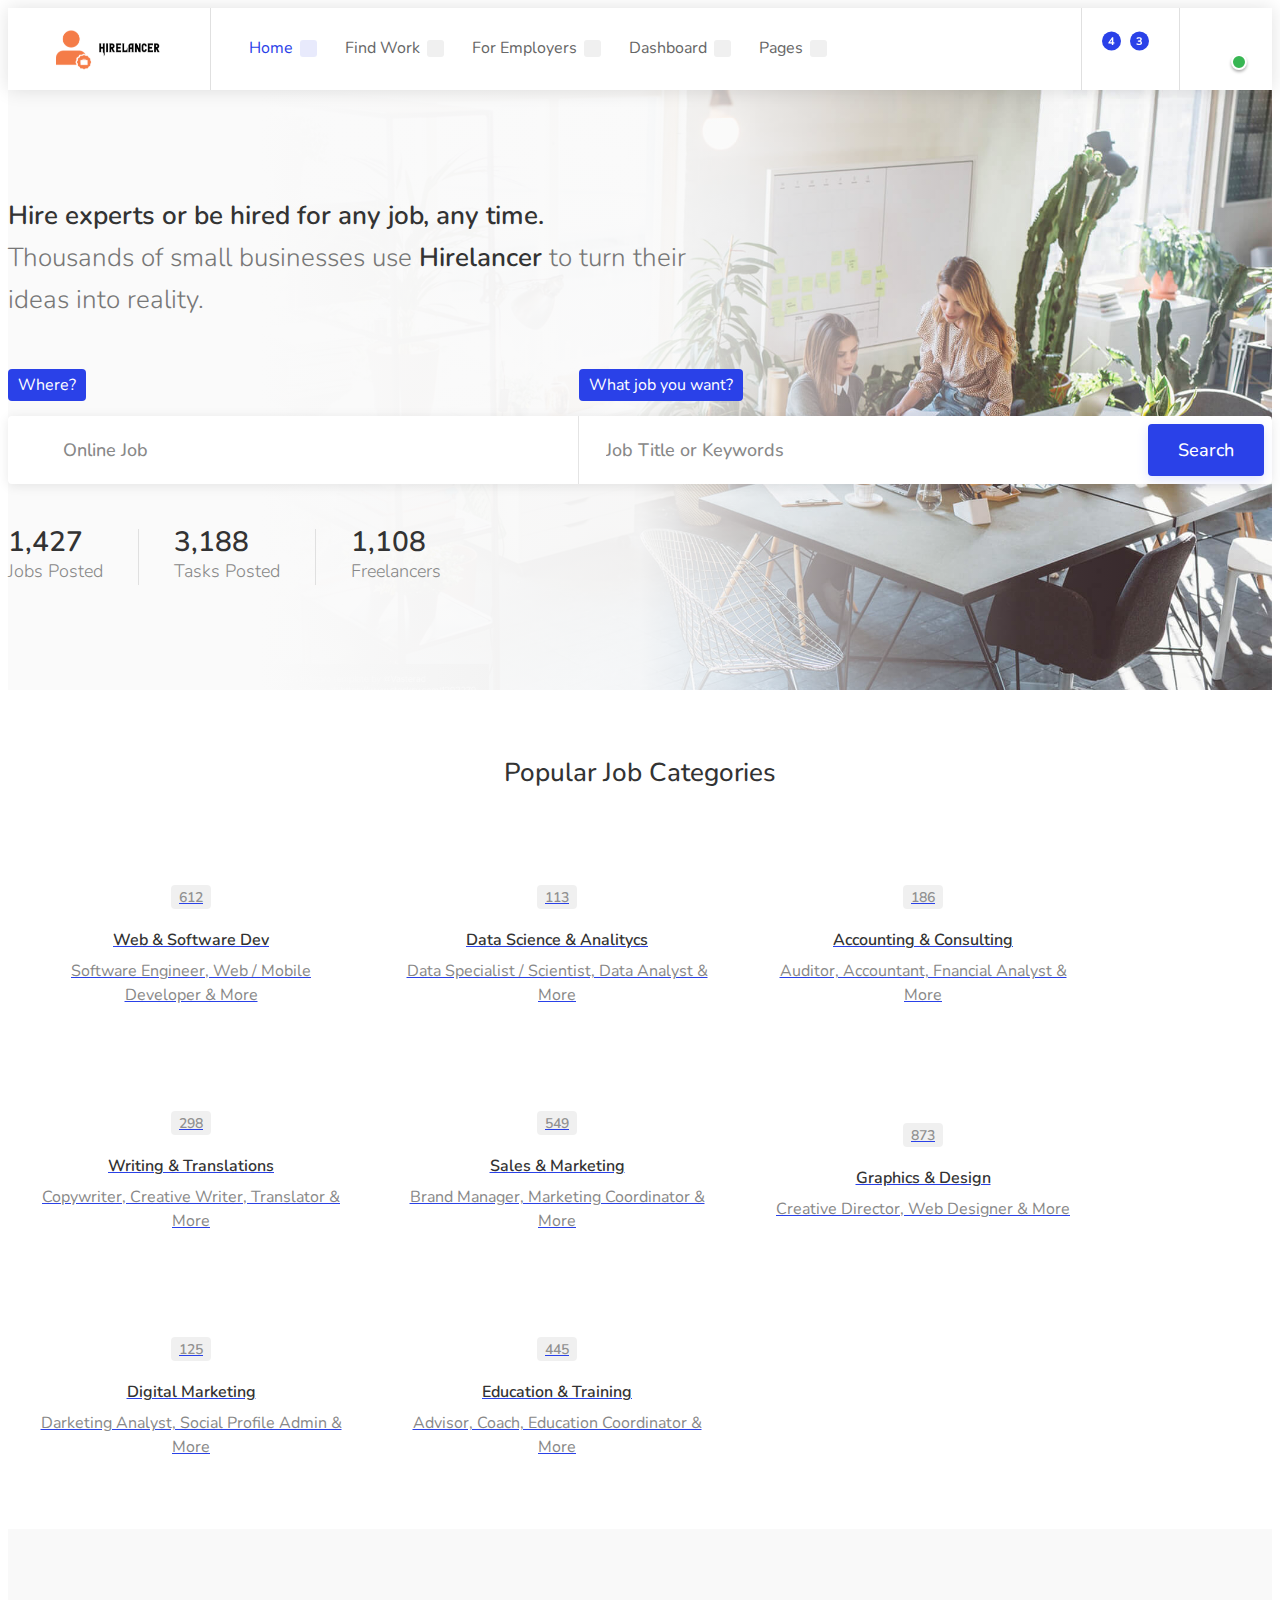
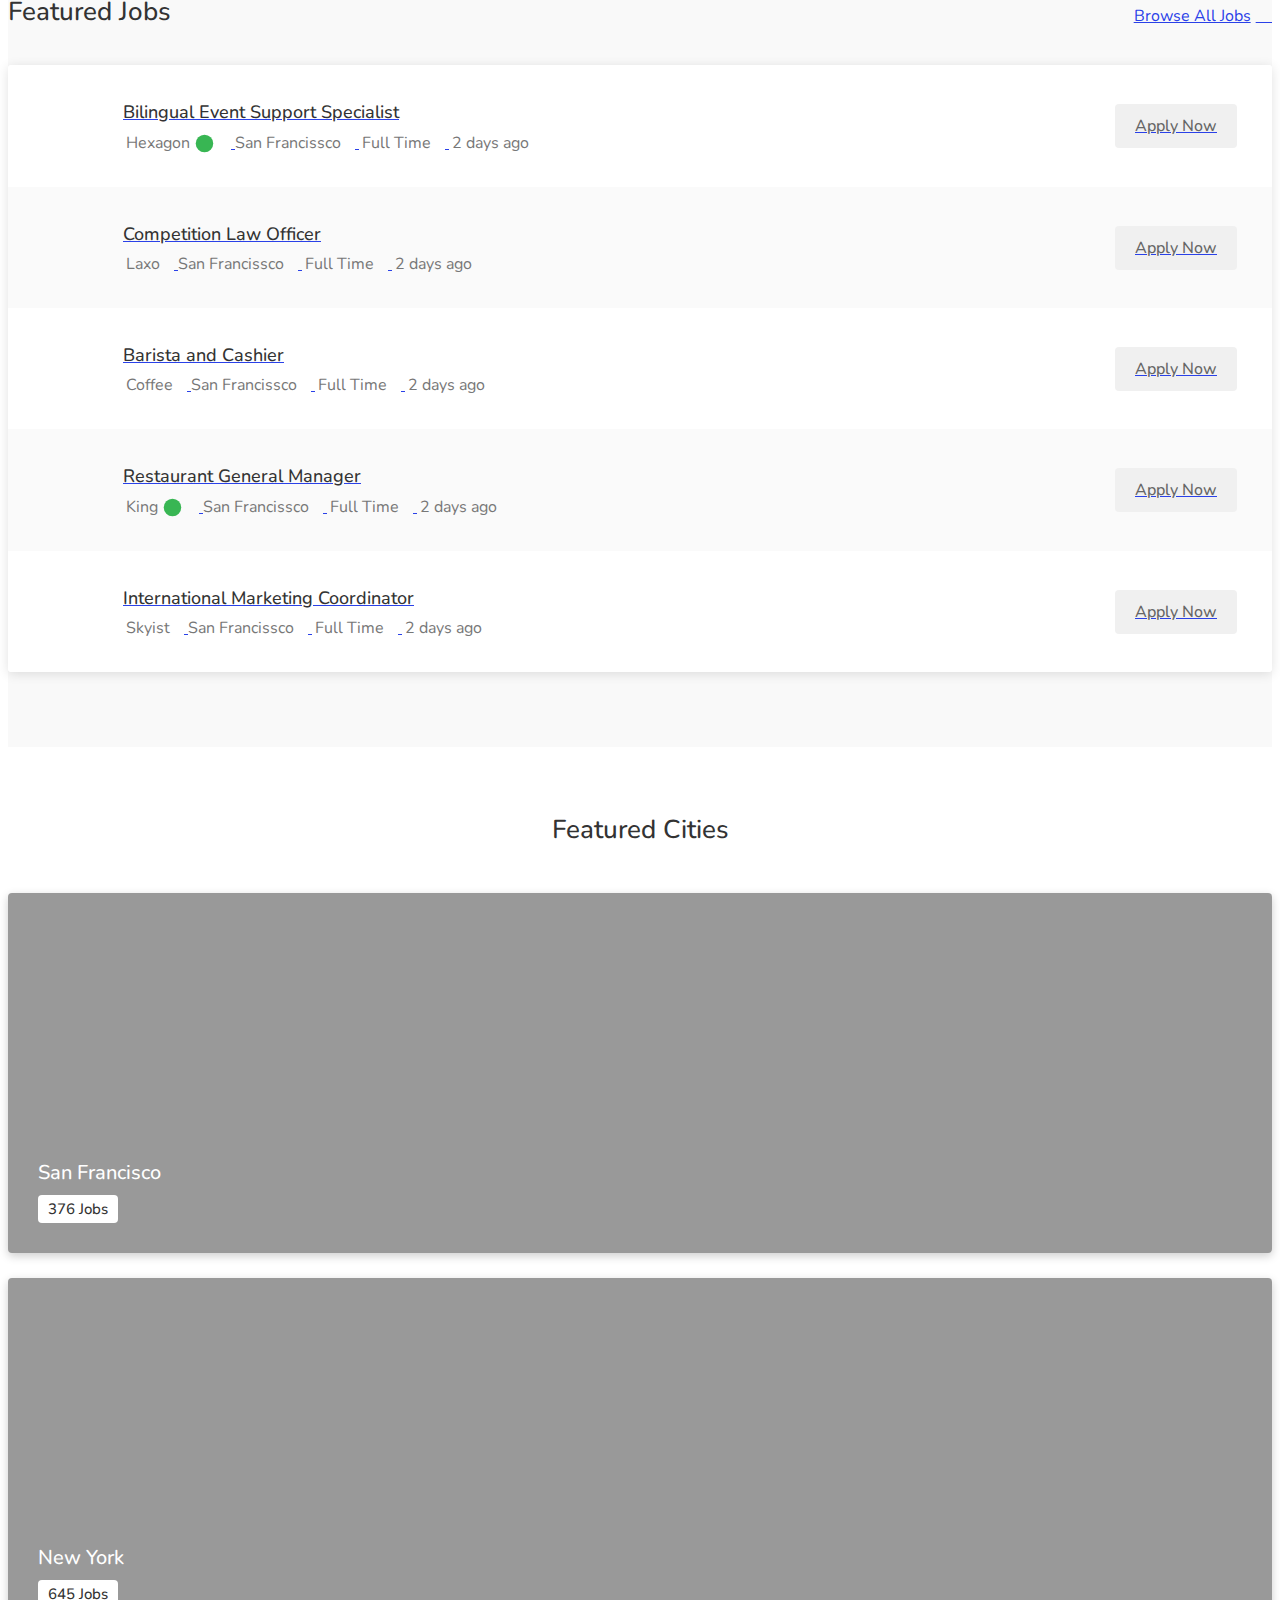
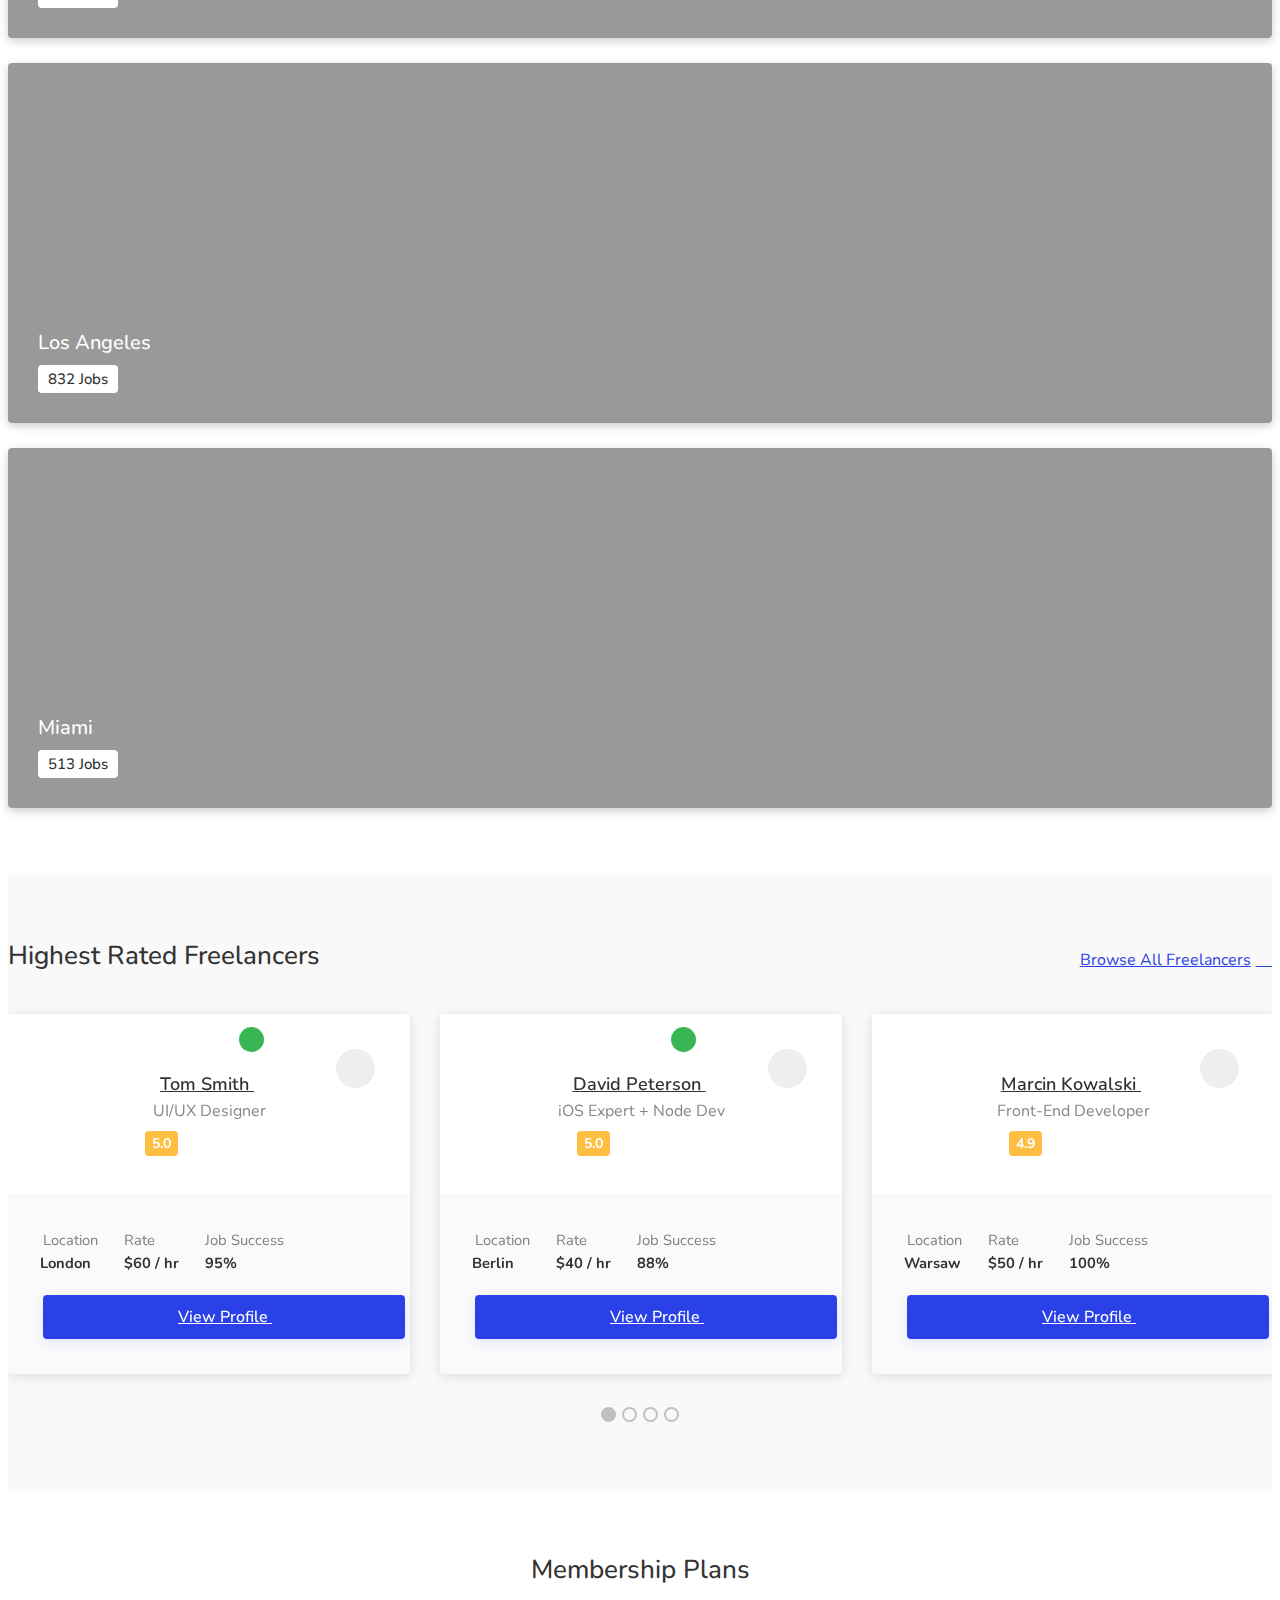
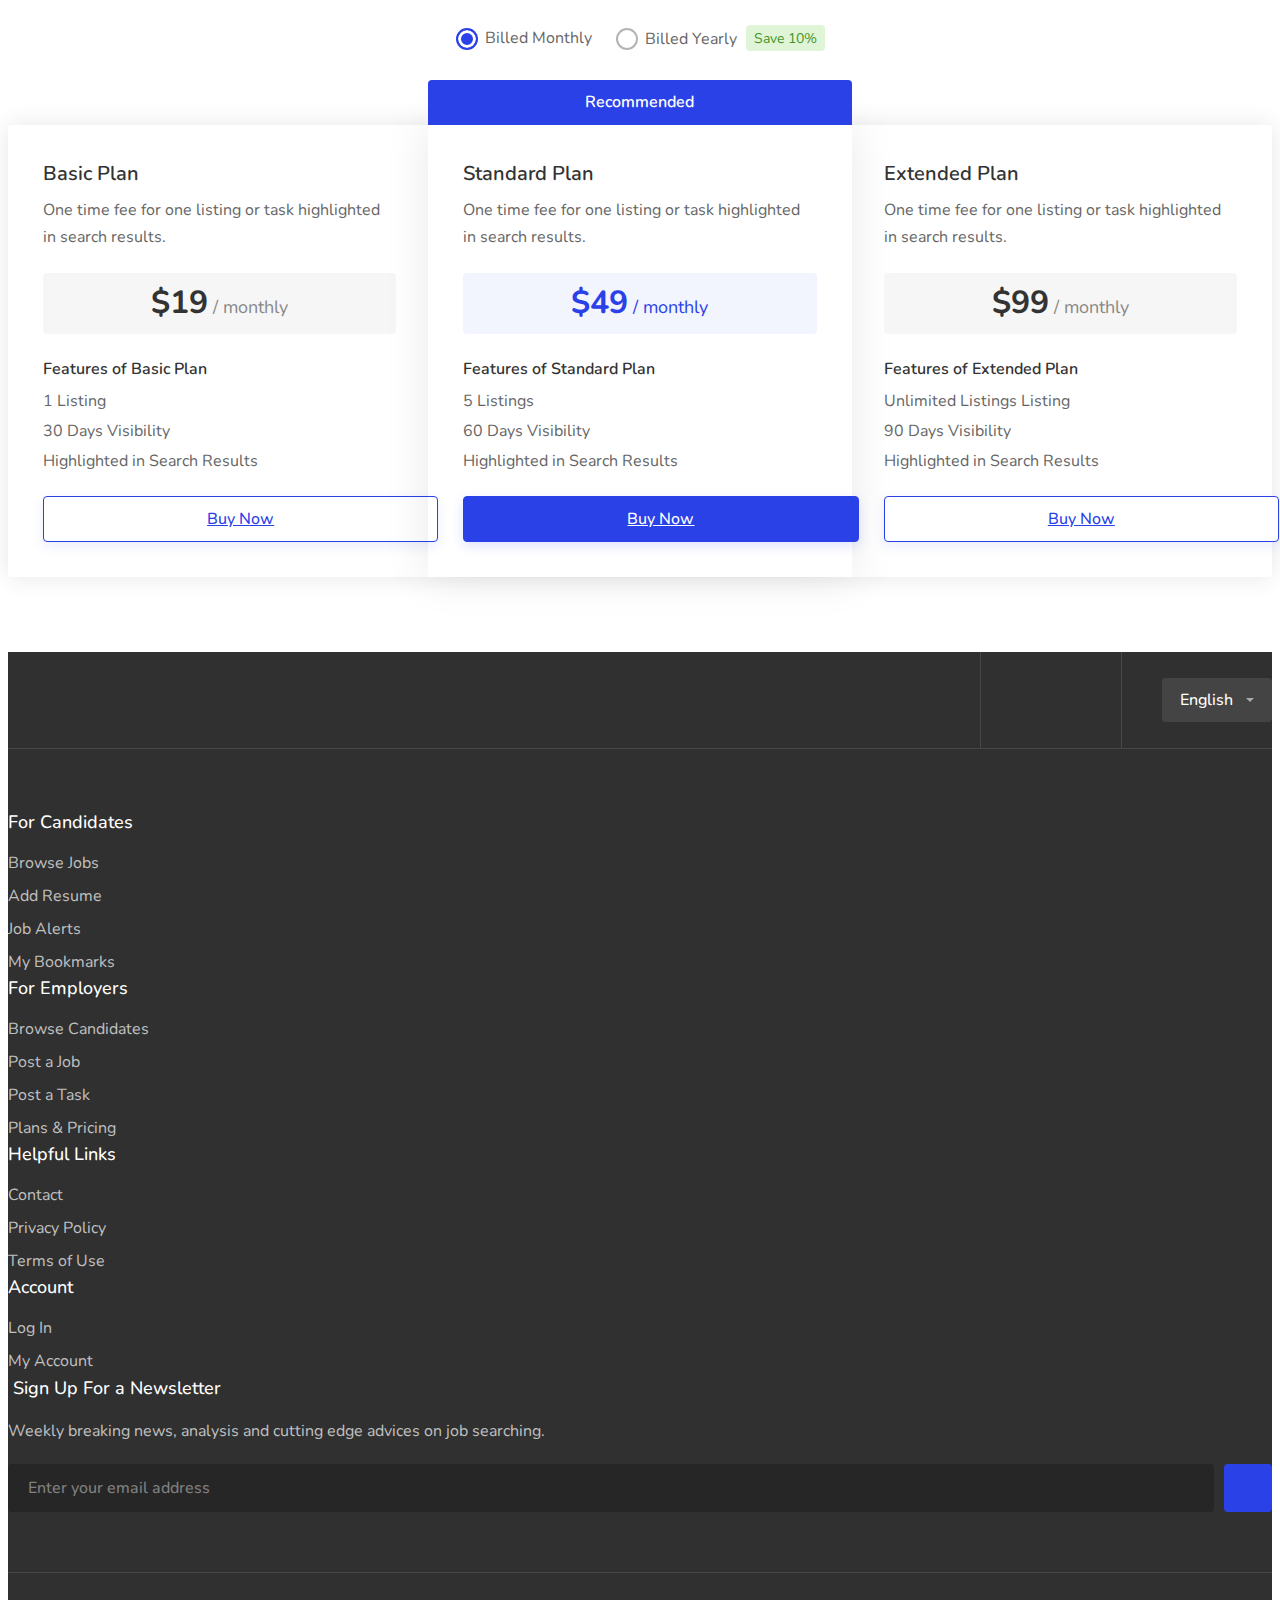
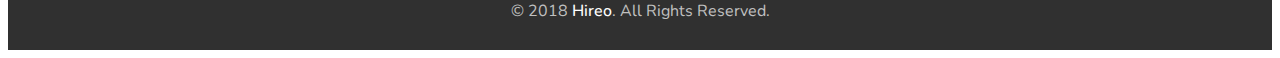
==== index.html @ f0c11455 "added initial files" ====
<!doctype html>
<html lang="en">
<head>

<!-- Basic Page Needs
================================================== -->
<title>Hirelancer</title>
<meta charset="utf-8">
<meta name="viewport" content="width=device-width, initial-scale=1, maximum-scale=1">

<!-- CSS
================================================== -->
<link rel="stylesheet" href="css/style.css">
<link rel="stylesheet" href="css/colors/blue.css">

</head>
<body>

<!-- Wrapper -->
<div id="wrapper">

<!-- Header Container
================================================== -->
<header id="header-container" class="fullwidth ">

	<!-- Header -->
	<div id="header">
		<div class="container">
			
			<!-- Left Side Content -->
			<div class="left-side">
				
				<!-- Logo -->
				<div id="logo">
					<a href="index.html"><img src="images/logo.png" alt=""></a>
				</div>

				<!-- Main Navigation -->
				<nav id="navigation">
					<ul id="responsive">

						<li><a href="#" class="current">Home</a>
							<ul class="dropdown-nav">
								<li><a href="index.html">Home 1</a></li>
								<li><a href="index-2.html">Home 2</a></li>
								<li><a href="index-3.html">Home 3</a></li>
							</ul>
						</li>

						<li><a href="#">Find Work</a>
							<ul class="dropdown-nav">
								<li><a href="#">Browse Jobs</a>
									<ul class="dropdown-nav">
										<li><a href="jobs-list-layout-full-page-map.html">Full Page List + Map</a></li>
										<li><a href="jobs-grid-layout-full-page-map.html">Full Page Grid + Map</a></li>
										<li><a href="jobs-grid-layout-full-page.html">Full Page Grid</a></li>
										<li><a href="jobs-list-layout-1.html">List Layout 1</a></li>
										<li><a href="jobs-list-layout-2.html">List Layout 2</a></li>
										<li><a href="jobs-grid-layout.html">Grid Layout</a></li>
									</ul>
								</li>
								<li><a href="#">Browse Tasks</a>
									<ul class="dropdown-nav">
										<li><a href="tasks-list-layout-1.html">List Layout 1</a></li>
										<li><a href="tasks-list-layout-2.html">List Layout 2</a></li>
										<li><a href="tasks-grid-layout.html">Grid Layout</a></li>
										<li><a href="tasks-grid-layout-full-page.html">Full Page Grid</a></li>
									</ul>
								</li>
								<li><a href="browse-companies.html">Browse Companies</a></li>
								<li><a href="single-job-page.html">Job Page</a></li>
								<li><a href="single-task-page.html">Task Page</a></li>
								<li><a href="single-company-profile.html">Company Profile</a></li>
							</ul>
						</li>

						<li><a href="#">For Employers</a>
							<ul class="dropdown-nav">
								<li><a href="#">Find a Freelancer</a>
									<ul class="dropdown-nav">
										<li><a href="freelancers-grid-layout-full-page.html">Full Page Grid</a></li>
										<li><a href="freelancers-grid-layout.html">Grid Layout</a></li>
										<li><a href="freelancers-list-layout-1.html">List Layout 1</a></li>
										<li><a href="freelancers-list-layout-2.html">List Layout 2</a></li>
									</ul>
								</li>
								<li><a href="single-freelancer-profile.html">Freelancer Profile</a></li>
								<li><a href="dashboard-post-a-job.html">Post a Job</a></li>
								<li><a href="dashboard-post-a-task.html">Post a Task</a></li>
							</ul>
						</li>

						<li><a href="#">Dashboard</a>
							<ul class="dropdown-nav">
								<li><a href="dashboard.html">Dashboard</a></li>
								<li><a href="dashboard-messages.html">Messages</a></li>
								<li><a href="dashboard-bookmarks.html">Bookmarks</a></li>
								<li><a href="dashboard-reviews.html">Reviews</a></li>
								<li><a href="dashboard-manage-jobs.html">Jobs</a>
									<ul class="dropdown-nav">
										<li><a href="dashboard-manage-jobs.html">Manage Jobs</a></li>
										<li><a href="dashboard-manage-candidates.html">Manage Candidates</a></li>
										<li><a href="dashboard-post-a-job.html">Post a Job</a></li>
									</ul>
								</li>
								<li><a href="dashboard-manage-tasks.html">Tasks</a>
									<ul class="dropdown-nav">
										<li><a href="dashboard-manage-tasks.html">Manage Tasks</a></li>
										<li><a href="dashboard-manage-bidders.html">Manage Bidders</a></li>
										<li><a href="dashboard-my-active-bids.html">My Active Bids</a></li>
										<li><a href="dashboard-post-a-task.html">Post a Task</a></li>
									</ul>
								</li>
								<li><a href="dashboard-settings.html">Settings</a></li>
							</ul>
						</li>

						<li><a href="#">Pages</a>
							<ul class="dropdown-nav">
								<li><a href="pages-blog.html">Blog</a></li>
								<li><a href="pages-pricing-plans.html">Pricing Plans</a></li>
								<li><a href="pages-checkout-page.html">Checkout Page</a></li>
								<li><a href="pages-invoice-template.html">Invoice Template</a></li>
								<li><a href="pages-user-interface-elements.html">User Interface Elements</a></li>
								<li><a href="pages-icons-cheatsheet.html">Icons Cheatsheet</a></li>
								<li><a href="pages-contact.html">Contact</a></li>
							</ul>
						</li>

					</ul>
				</nav>
				<div class="clearfix"></div>
				<!-- Main Navigation / End -->
				
			</div>
			<!-- Left Side Content / End -->


			<!-- Right Side Content / End -->
			<div class="right-side">

				<!--  User Notifications -->
				<div class="header-widget hide-on-mobile">
					
					<!-- Notifications -->
					<div class="header-notifications">

						<!-- Trigger -->
						<div class="header-notifications-trigger">
							<a href="#"><i class="icon-feather-bell"></i><span>4</span></a>
						</div>

						<!-- Dropdown -->
						<div class="header-notifications-dropdown">

							<div class="header-notifications-headline">
								<h4>Notifications</h4>
								<button class="mark-as-read ripple-effect-dark" title="Mark all as read" data-tippy-placement="left">
									<i class="icon-feather-check-square"></i>
								</button>
							</div>

							<div class="header-notifications-content">
								<div class="header-notifications-scroll" data-simplebar>
									<ul>
										<!-- Notification -->
										<li class="notifications-not-read">
											<a href="dashboard-manage-candidates.html">
												<span class="notification-icon"><i class="icon-material-outline-group"></i></span>
												<span class="notification-text">
													<strong>Michael Shannah</strong> applied for a job <span class="color">Full Stack Software Engineer</span>
												</span>
											</a>
										</li>

										<!-- Notification -->
										<li>
											<a href="dashboard-manage-bidders.html">
												<span class="notification-icon"><i class=" icon-material-outline-gavel"></i></span>
												<span class="notification-text">
													<strong>Gilbert Allanis</strong> placed a bid on your <span class="color">iOS App Development</span> project
												</span>
											</a>
										</li>

										<!-- Notification -->
										<li>
											<a href="dashboard-manage-jobs.html">
												<span class="notification-icon"><i class="icon-material-outline-autorenew"></i></span>
												<span class="notification-text">
													Your job listing <span class="color">Full Stack PHP Developer</span> is expiring.
												</span>
											</a>
										</li>

										<!-- Notification -->
										<li>
											<a href="dashboard-manage-candidates.html">
												<span class="notification-icon"><i class="icon-material-outline-group"></i></span>
												<span class="notification-text">
													<strong>Sindy Forrest</strong> applied for a job <span class="color">Full Stack Software Engineer</span>
												</span>
											</a>
										</li>
									</ul>
								</div>
							</div>

						</div>

					</div>
					
					<!-- Messages -->
					<div class="header-notifications">
						<div class="header-notifications-trigger">
							<a href="#"><i class="icon-feather-mail"></i><span>3</span></a>
						</div>

						<!-- Dropdown -->
						<div class="header-notifications-dropdown">

							<div class="header-notifications-headline">
								<h4>Messages</h4>
								<button class="mark-as-read ripple-effect-dark" title="Mark all as read" data-tippy-placement="left">
									<i class="icon-feather-check-square"></i>
								</button>
							</div>

							<div class="header-notifications-content">
								<div class="header-notifications-scroll" data-simplebar>
									<ul>
										<!-- Notification -->
										<li class="notifications-not-read">
											<a href="dashboard-messages.html">
												<span class="notification-avatar status-online"><img src="images/user-avatar-small-03.jpg" alt=""></span>
												<div class="notification-text">
													<strong>David Peterson</strong>
													<p class="notification-msg-text">Thanks for reaching out. I'm quite busy right now on many...</p>
													<span class="color">4 hours ago</span>
												</div>
											</a>
										</li>

										<!-- Notification -->
										<li class="notifications-not-read">
											<a href="dashboard-messages.html">
												<span class="notification-avatar status-offline"><img src="images/user-avatar-small-02.jpg" alt=""></span>
												<div class="notification-text">
													<strong>Sindy Forest</strong>
													<p class="notification-msg-text">Hi Tom! Hate to break it to you, but I'm actually on vacation until...</p>
													<span class="color">Yesterday</span>
												</div>
											</a>
										</li>

										<!-- Notification -->
										<li class="notifications-not-read">
											<a href="dashboard-messages.html">
												<span class="notification-avatar status-online"><img src="images/user-avatar-placeholder.png" alt=""></span>
												<div class="notification-text">
													<strong>Marcin Kowalski</strong>
													<p class="notification-msg-text">I received payment. Thanks for cooperation!</p>
													<span class="color">Yesterday</span>
												</div>
											</a>
										</li>
									</ul>
								</div>
							</div>

							<a href="dashboard-messages.html" class="header-notifications-button ripple-effect button-sliding-icon">View All Messages<i class="icon-material-outline-arrow-right-alt"></i></a>
						</div>
					</div>

				</div>
				<!--  User Notifications / End -->

				<!-- User Menu -->
				<div class="header-widget">

					<!-- Messages -->
					<div class="header-notifications user-menu">
						<div class="header-notifications-trigger">
							<a href="#"><div class="user-avatar status-online"><img src="images/user-avatar-small-01.jpg" alt=""></div></a>
						</div>

						<!-- Dropdown -->
						<div class="header-notifications-dropdown">

							<!-- User Status -->
							<div class="user-status">

								<!-- User Name / Avatar -->
								<div class="user-details">
									<div class="user-avatar status-online"><img src="images/user-avatar-small-01.jpg" alt=""></div>
									<div class="user-name">
										Tom Smith <span>Freelancer</span>
									</div>
								</div>
								
								<!-- User Status Switcher -->
								<div class="status-switch" id="snackbar-user-status">
									<label class="user-online current-status">Online</label>
									<label class="user-invisible">Invisible</label>
									<!-- Status Indicator -->
									<span class="status-indicator" aria-hidden="true"></span>
								</div>	
						</div>
						
						<ul class="user-menu-small-nav">
							<li><a href="dashboard.html"><i class="icon-material-outline-dashboard"></i> Dashboard</a></li>
							<li><a href="dashboard-settings.html"><i class="icon-material-outline-settings"></i> Settings</a></li>
							<li><a href="index-logged-out.html"><i class="icon-material-outline-power-settings-new"></i> Logout</a></li>
						</ul>

						</div>
					</div>

				</div>
				<!-- User Menu / End -->

				<!-- Mobile Navigation Button -->
				<span class="mmenu-trigger">
					<button class="hamburger hamburger--collapse" type="button">
						<span class="hamburger-box">
							<span class="hamburger-inner"></span>
						</span>
					</button>
				</span>

			</div>
			<!-- Right Side Content / End -->

		</div>
	</div>
	<!-- Header / End -->

</header>
<div class="clearfix"></div>
<!-- Header Container / End -->



<!-- Intro Banner
================================================== -->
<!-- add class "disable-gradient" to enable consistent background overlay -->
<div class="intro-banner" data-background-image="images/home-background.jpg">
	<div class="container">
		
		<!-- Intro Headline -->
		<div class="row">
			<div class="col-md-12">
				<div class="banner-headline">
					<h3>
						<strong>Hire experts or be hired for any job, any time.</strong>
						<br>
						<span>Thousands of small businesses use <strong class="color-new">Hirelancer</strong> to turn their ideas into reality.</span>
					</h3>
				</div>
			</div>
		</div>
		
		<!-- Search Bar -->
		<div class="row">
			<div class="col-md-12">
				<div class="intro-banner-search-form margin-top-95">

					<!-- Search Field -->
					<div class="intro-search-field with-autocomplete">
						<label for="autocomplete-input" class="field-title ripple-effect">Where?</label>
						<div class="input-with-icon">
							<input id="autocomplete-input" type="text" placeholder="Online Job">
							<i class="icon-material-outline-location-on"></i>
						</div>
					</div>

					<!-- Search Field -->
					<div class="intro-search-field">
						<label for ="intro-keywords" class="field-title ripple-effect">What job you want?</label>
						<input id="intro-keywords" type="text" placeholder="Job Title or Keywords">
					</div>

					<!-- Button -->
					<div class="intro-search-button">
						<button class="button ripple-effect" onclick="window.location.href='jobs-list-layout-full-page-map.html'">Search</button>
					</div>
				</div>
			</div>
		</div>

		<!-- Stats -->
		<div class="row">
			<div class="col-md-12">
				<ul class="intro-stats margin-top-45 hide-under-992px">
					<li>
						<strong class="counter">1,586</strong>
						<span>Jobs Posted</span>
					</li>
					<li>
						<strong class="counter">3,543</strong>
						<span>Tasks Posted</span>
					</li>
					<li>
						<strong class="counter">1,232</strong>
						<span>Freelancers</span>
					</li>
				</ul>
			</div>
		</div>

	</div>
</div>


<!-- Content
================================================== -->
<!-- Category Boxes -->
<div class="section margin-top-65">
	<div class="container">
		<div class="row">
			<div class="col-xl-12">

				<div class="section-headline centered margin-bottom-15">
					<h3>Popular Job Categories</h3>
				</div>

				<!-- Category Boxes Container -->
				<div class="categories-container">

					<!-- Category Box -->
					<a href="jobs-grid-layout-full-page.html" class="category-box">
						<div class="category-box-icon">
							<i class="icon-line-awesome-file-code-o"></i>
						</div>
						<div class="category-box-counter">612</div>
						<div class="category-box-content">
							<h3>Web & Software Dev</h3>
							<p>Software Engineer, Web / Mobile Developer & More</p>
						</div>
					</a>

					<!-- Category Box -->
					<a href="jobs-list-layout-full-page-map.html" class="category-box">
						<div class="category-box-icon">
							<i class="icon-line-awesome-cloud-upload"></i>
						</div>
						<div class="category-box-counter">113</div>
						<div class="category-box-content">
							<h3>Data Science & Analitycs</h3>
							<p>Data Specialist / Scientist, Data Analyst & More</p>
						</div>
					</a>

					<!-- Category Box -->
					<a href="jobs-list-layout-full-page-map.html" class="category-box">
						<div class="category-box-icon">
							<i class="icon-line-awesome-suitcase"></i>
						</div>
						<div class="category-box-counter">186</div>
						<div class="category-box-content">
							<h3>Accounting & Consulting</h3>
							<p>Auditor, Accountant, Fnancial Analyst & More</p>
						</div>
					</a>

					<!-- Category Box -->
					<a href="jobs-list-layout-1.html" class="category-box">
						<div class="category-box-icon">
							<i class="icon-line-awesome-pencil"></i>
						</div>
						<div class="category-box-counter">298</div>
						<div class="category-box-content">
							<h3>Writing & Translations</h3>
							<p>Copywriter, Creative Writer, Translator & More</p>
						</div>
					</a>

					<!-- Category Box -->
					<a href="jobs-list-layout-2.html" class="category-box">
						<div class="category-box-icon">
							<i class="icon-line-awesome-pie-chart"></i>
						</div>
						<div class="category-box-counter">549</div>						
						<div class="category-box-content">
							<h3>Sales & Marketing</h3>
							<p>Brand Manager, Marketing Coordinator & More</p>
						</div>
					</a>

					<!-- Category Box -->
					<a href="jobs-list-layout-1.html" class="category-box">
						<div class="category-box-icon">
							<i class="icon-line-awesome-image"></i>
						</div>
						<div class="category-box-counter">873</div>
						<div class="category-box-content">
							<h3>Graphics & Design</h3>
							<p>Creative Director, Web Designer & More</p>
						</div>
					</a>

					<!-- Category Box -->
					<a href="jobs-list-layout-2.html" class="category-box">
						<div class="category-box-icon">
							<i class="icon-line-awesome-bullhorn"></i>
						</div>
						<div class="category-box-counter">125</div>
						<div class="category-box-content">
							<h3>Digital Marketing</h3>
							<p>Darketing Analyst, Social Profile Admin & More</p>
						</div>
					</a>

					<!-- Category Box -->
					<a href="jobs-grid-layout-full-page.html" class="category-box">
						<div class="category-box-icon">
							<i class="icon-line-awesome-graduation-cap"></i>
						</div>
						<div class="category-box-counter">445</div>
						<div class="category-box-content">
							<h3>Education & Training</h3>
							<p>Advisor, Coach, Education Coordinator & More</p>
						</div>
					</a>

				</div>

			</div>
		</div>
	</div>
</div>
<!-- Category Boxes / End -->


<!-- Features Jobs -->
<div class="section gray margin-top-45 padding-top-65 padding-bottom-75">
	<div class="container">
		<div class="row">
			<div class="col-xl-12">
				
				<!-- Section Headline -->
				<div class="section-headline margin-top-0 margin-bottom-35">
					<h3>Featured Jobs</h3>
					<a href="jobs-list-layout-full-page-map.html" class="headline-link">Browse All Jobs</a>
				</div>
				
				<!-- Jobs Container -->
				<div class="listings-container compact-list-layout margin-top-35">
					
					<!-- Job Listing -->
					<a href="single-job-page.html" class="job-listing with-apply-button">

						<!-- Job Listing Details -->
						<div class="job-listing-details">

							<!-- Logo -->
							<div class="job-listing-company-logo">
								<img src="images/company-logo-01.png" alt="">
							</div>

							<!-- Details -->
							<div class="job-listing-description">
								<h3 class="job-listing-title">Bilingual Event Support Specialist</h3>

								<!-- Job Listing Footer -->
								<div class="job-listing-footer">
									<ul>
										<li><i class="icon-material-outline-business"></i> Hexagon <div class="verified-badge" title="Verified Employer" data-tippy-placement="top"></div></li>
										<li><i class="icon-material-outline-location-on"></i> San Francissco</li>
										<li><i class="icon-material-outline-business-center"></i> Full Time</li>
										<li><i class="icon-material-outline-access-time"></i> 2 days ago</li>
									</ul>
								</div>
							</div>

							<!-- Apply Button -->
							<span class="list-apply-button ripple-effect">Apply Now</span>
						</div>
					</a>	


					<!-- Job Listing -->
					<a href="single-job-page.html" class="job-listing with-apply-button">

						<!-- Job Listing Details -->
						<div class="job-listing-details">

							<!-- Logo -->
							<div class="job-listing-company-logo">
								<img src="images/company-logo-05.png" alt="">
							</div>

							<!-- Details -->
							<div class="job-listing-description">
								<h3 class="job-listing-title">Competition Law Officer</h3>

								<!-- Job Listing Footer -->
								<div class="job-listing-footer">
									<ul>
										<li><i class="icon-material-outline-business"></i> Laxo</li>
										<li><i class="icon-material-outline-location-on"></i> San Francissco</li>
										<li><i class="icon-material-outline-business-center"></i> Full Time</li>
										<li><i class="icon-material-outline-access-time"></i> 2 days ago</li>
									</ul>
								</div>
							</div>

							<!-- Apply Button -->
							<span class="list-apply-button ripple-effect">Apply Now</span>
						</div>
					</a>
					<!-- Job Listing -->
					<a href="single-job-page.html" class="job-listing with-apply-button">

						<!-- Job Listing Details -->
						<div class="job-listing-details">

							<!-- Logo -->
							<div class="job-listing-company-logo">
								<img src="images/company-logo-02.png" alt="">
							</div>

							<!-- Details -->
							<div class="job-listing-description">
								<h3 class="job-listing-title">Barista and Cashier</h3>

								<!-- Job Listing Footer -->
								<div class="job-listing-footer">
									<ul>
										<li><i class="icon-material-outline-business"></i> Coffee</li>
										<li><i class="icon-material-outline-location-on"></i> San Francissco</li>
										<li><i class="icon-material-outline-business-center"></i> Full Time</li>
										<li><i class="icon-material-outline-access-time"></i> 2 days ago</li>
									</ul>
								</div>
							</div>

							<!-- Apply Button -->
							<span class="list-apply-button ripple-effect">Apply Now</span>
						</div>
					</a>
					

					<!-- Job Listing -->
					<a href="single-job-page.html" class="job-listing with-apply-button">

						<!-- Job Listing Details -->
						<div class="job-listing-details">

							<!-- Logo -->
							<div class="job-listing-company-logo">
								<img src="images/company-logo-03.png" alt="">
							</div>

							<!-- Details -->
							<div class="job-listing-description">
								<h3 class="job-listing-title">Restaurant General Manager</h3>

								<!-- Job Listing Footer -->
								<div class="job-listing-footer">
									<ul>
										<li><i class="icon-material-outline-business"></i> King <div class="verified-badge" title="Verified Employer" data-tippy-placement="top"></div></li>
										<li><i class="icon-material-outline-location-on"></i> San Francissco</li>
										<li><i class="icon-material-outline-business-center"></i> Full Time</li>
										<li><i class="icon-material-outline-access-time"></i> 2 days ago</li>
									</ul>
								</div>
							</div>

							<!-- Apply Button -->
							<span class="list-apply-button ripple-effect">Apply Now</span>
						</div>
					</a>

					<!-- Job Listing -->
					<a href="single-job-page.html" class="job-listing with-apply-button">

						<!-- Job Listing Details -->
						<div class="job-listing-details">

							<!-- Logo -->
							<div class="job-listing-company-logo">
								<img src="images/company-logo-05.png" alt="">
							</div>

							<!-- Details -->
							<div class="job-listing-description">
								<h3 class="job-listing-title">International Marketing Coordinator</h3>

								<!-- Job Listing Footer -->
								<div class="job-listing-footer">
									<ul>
										<li><i class="icon-material-outline-business"></i> Skyist</li>
										<li><i class="icon-material-outline-location-on"></i> San Francissco</li>
										<li><i class="icon-material-outline-business-center"></i> Full Time</li>
										<li><i class="icon-material-outline-access-time"></i> 2 days ago</li>
									</ul>
								</div>
							</div>

							<!-- Apply Button -->
							<span class="list-apply-button ripple-effect">Apply Now</span>
						</div>
					</a>

				</div>
				<!-- Jobs Container / End -->

			</div>
		</div>
	</div>
</div>
<!-- Featured Jobs / End -->


<!-- Features Cities -->
<div class="section margin-top-65 margin-bottom-65">
	<div class="container">
		<div class="row">

			<!-- Section Headline -->
			<div class="col-xl-12">
				<div class="section-headline centered margin-top-0 margin-bottom-45">
					<h3>Featured Cities</h3>
				</div>
			</div>

			<div class="col-xl-3 col-md-6">
				<!-- Photo Box -->
				<a href="jobs-list-layout-1.html" class="photo-box" data-background-image="images/featured-city-01.jpg">
					<div class="photo-box-content">
						<h3>San Francisco</h3>
						<span>376 Jobs</span>
					</div>
				</a>
			</div>
			
			<div class="col-xl-3 col-md-6">
				<!-- Photo Box -->
				<a href="jobs-list-layout-full-page-map.html" class="photo-box" data-background-image="images/featured-city-02.jpg">
					<div class="photo-box-content">
						<h3>New York</h3>
						<span>645 Jobs</span>
					</div>
				</a>
			</div>
			
			<div class="col-xl-3 col-md-6">
				<!-- Photo Box -->
				<a href="jobs-grid-layout-full-page.html" class="photo-box" data-background-image="images/featured-city-03.jpg">
					<div class="photo-box-content">
						<h3>Los Angeles</h3>
						<span>832 Jobs</span>
					</div>
				</a>
			</div>

			<div class="col-xl-3 col-md-6">
				<!-- Photo Box -->
				<a href="jobs-list-layout-2.html" class="photo-box" data-background-image="images/featured-city-04.jpg">
					<div class="photo-box-content">
						<h3>Miami</h3>
						<span>513 Jobs</span>
					</div>
				</a>
			</div>

		</div>
	</div>
</div>
<!-- Features Cities / End -->


<!-- Highest Rated Freelancers -->
<div class="section gray padding-top-65 padding-bottom-70 full-width-carousel-fix">
	<div class="container">
		<div class="row">

			<div class="col-xl-12">
				<!-- Section Headline -->
				<div class="section-headline margin-top-0 margin-bottom-25">
					<h3>Highest Rated Freelancers</h3>
					<a href="freelancers-grid-layout.html" class="headline-link">Browse All Freelancers</a>
				</div>
			</div>

			<div class="col-xl-12">
				<div class="default-slick-carousel freelancers-container freelancers-grid-layout">

					<!--Freelancer -->
					<div class="freelancer">

						<!-- Overview -->
						<div class="freelancer-overview">
							<div class="freelancer-overview-inner">
								
								<!-- Bookmark Icon -->
								<span class="bookmark-icon"></span>
								
								<!-- Avatar -->
								<div class="freelancer-avatar">
									<div class="verified-badge"></div>
									<a href="single-freelancer-profile.html"><img src="images/user-avatar-big-01.jpg" alt=""></a>
								</div>

								<!-- Name -->
								<div class="freelancer-name">
									<h4><a href="single-freelancer-profile.html">Tom Smith <img class="flag" src="images/flags/gb.svg" alt="" title="United Kingdom" data-tippy-placement="top"></a></h4>
									<span>UI/UX Designer</span>
								</div>

								<!-- Rating -->
								<div class="freelancer-rating">
									<div class="star-rating" data-rating="5.0"></div>
								</div>
							</div>
						</div>
						
						<!-- Details -->
						<div class="freelancer-details">
							<div class="freelancer-details-list">
								<ul>
									<li>Location <strong><i class="icon-material-outline-location-on"></i> London</strong></li>
									<li>Rate <strong>$60 / hr</strong></li>
									<li>Job Success <strong>95%</strong></li>
								</ul>
							</div>
							<a href="single-freelancer-profile.html" class="button button-sliding-icon ripple-effect">View Profile <i class="icon-material-outline-arrow-right-alt"></i></a>
						</div>
					</div>
					<!-- Freelancer / End -->

					<!--Freelancer -->
					<div class="freelancer">

						<!-- Overview -->
						<div class="freelancer-overview">
							<div class="freelancer-overview-inner">
								
								<!-- Bookmark Icon -->
								<span class="bookmark-icon"></span>
								
								<!-- Avatar -->
								<div class="freelancer-avatar">
									<div class="verified-badge"></div>
									<a href="single-freelancer-profile.html"><img src="images/user-avatar-big-02.jpg" alt=""></a>
								</div>

								<!-- Name -->
								<div class="freelancer-name">
									<h4><a href="#">David Peterson <img class="flag" src="images/flags/de.svg" alt="" title="Germany" data-tippy-placement="top"></a></h4>
									<span>iOS Expert + Node Dev</span>
								</div>

								<!-- Rating -->
								<div class="freelancer-rating">
									<div class="star-rating" data-rating="5.0"></div>
								</div>
							</div>
						</div>
						
						<!-- Details -->
						<div class="freelancer-details">
							<div class="freelancer-details-list">
								<ul>
									<li>Location <strong><i class="icon-material-outline-location-on"></i> Berlin</strong></li>
									<li>Rate <strong>$40 / hr</strong></li>
									<li>Job Success <strong>88%</strong></li>
								</ul>
							</div>
							<a href="single-freelancer-profile.html" class="button button-sliding-icon ripple-effect">View Profile <i class="icon-material-outline-arrow-right-alt"></i></a>
						</div>
					</div>
					<!-- Freelancer / End -->

					<!--Freelancer -->
					<div class="freelancer">

						<!-- Overview -->
						<div class="freelancer-overview">
							<div class="freelancer-overview-inner">
								<!-- Bookmark Icon -->
								<span class="bookmark-icon"></span>
								
								<!-- Avatar -->
								<div class="freelancer-avatar">
									<a href="single-freelancer-profile.html"><img src="images/user-avatar-placeholder.png" alt=""></a>
								</div>

								<!-- Name -->
								<div class="freelancer-name">
									<h4><a href="#">Marcin Kowalski <img class="flag" src="images/flags/pl.svg" alt="" title="Poland" data-tippy-placement="top"></a></h4>
									<span>Front-End Developer</span>
								</div>

								<!-- Rating -->
								<div class="freelancer-rating">
									<div class="star-rating" data-rating="4.9"></div>
								</div>
							</div>
						</div>
						
						<!-- Details -->
						<div class="freelancer-details">
							<div class="freelancer-details-list">
								<ul>
									<li>Location <strong><i class="icon-material-outline-location-on"></i> Warsaw</strong></li>
									<li>Rate <strong>$50 / hr</strong></li>
									<li>Job Success <strong>100%</strong></li>
								</ul>
							</div>
							<a href="single-freelancer-profile.html" class="button button-sliding-icon ripple-effect">View Profile <i class="icon-material-outline-arrow-right-alt"></i></a>
						</div>
					</div>
					<!-- Freelancer / End -->

					<!--Freelancer -->
					<div class="freelancer">

						<!-- Overview -->
						<div class="freelancer-overview">
								<div class="freelancer-overview-inner">
								<!-- Bookmark Icon -->
								<span class="bookmark-icon"></span>
								
								<!-- Avatar -->
								<div class="freelancer-avatar">
									<div class="verified-badge"></div>
									<a href="single-freelancer-profile.html"><img src="images/user-avatar-big-03.jpg" alt=""></a>
								</div>

								<!-- Name -->
								<div class="freelancer-name">
									<h4><a href="#">Sindy Forest <img class="flag" src="images/flags/au.svg" alt="" title="Australia" data-tippy-placement="top"></a></h4>
									<span>Magento Certified Developer</span>
								</div>

								<!-- Rating -->
								<div class="freelancer-rating">
									<div class="star-rating" data-rating="5.0"></div>
								</div>
							</div>
						</div>
						
						<!-- Details -->
						<div class="freelancer-details">
							<div class="freelancer-details-list">
								<ul>
									<li>Location <strong><i class="icon-material-outline-location-on"></i> Brisbane</strong></li>
									<li>Rate <strong>$70 / hr</strong></li>
									<li>Job Success <strong>100%</strong></li>
								</ul>
							</div>
							<a href="single-freelancer-profile.html" class="button button-sliding-icon ripple-effect">View Profile <i class="icon-material-outline-arrow-right-alt"></i></a>
						</div>
					</div>
					<!-- Freelancer / End -->
					
					<!--Freelancer -->
					<div class="freelancer">

						<!-- Overview -->
						<div class="freelancer-overview">
								<div class="freelancer-overview-inner">
								<!-- Bookmark Icon -->
								<span class="bookmark-icon"></span>
								
								<!-- Avatar -->
								<div class="freelancer-avatar">
									<a href="single-freelancer-profile.html"><img src="images/user-avatar-placeholder.png" alt=""></a>
								</div>

								<!-- Name -->
								<div class="freelancer-name">
									<h4><a href="#">Sebastiano Piccio <img class="flag" src="images/flags/it.svg" alt="" title="Italy" data-tippy-placement="top"></a></h4>
									<span>Laravel Dev</span>
								</div>

								<!-- Rating -->
								<div class="freelancer-rating">
									<div class="star-rating" data-rating="4.5"></div>
								</div>
							</div>
						</div>
						
						<!-- Details -->
						<div class="freelancer-details">
							<div class="freelancer-details-list">
								<ul>
									<li>Location <strong><i class="icon-material-outline-location-on"></i> Milan</strong></li>
									<li>Rate <strong>$80 / hr</strong></li>
									<li>Job Success <strong>89%</strong></li>
								</ul>
							</div>
							<a href="single-freelancer-profile.html" class="button button-sliding-icon ripple-effect">View Profile <i class="icon-material-outline-arrow-right-alt"></i></a>
						</div>
					</div>
					<!-- Freelancer / End -->
								
					<!--Freelancer -->
					<div class="freelancer">

						<!-- Overview -->
						<div class="freelancer-overview">
								<div class="freelancer-overview-inner">
								<!-- Bookmark Icon -->
								<span class="bookmark-icon"></span>
								
								<!-- Avatar -->
								<div class="freelancer-avatar">
									<a href="single-freelancer-profile.html"><img src="images/user-avatar-placeholder.png" alt=""></a>
								</div>

								<!-- Name -->
								<div class="freelancer-name">
									<h4><a href="#">Gabriel Lagueux <img class="flag" src="images/flags/fr.svg" alt="" title="France" data-tippy-placement="top"></a></h4>
									<span>WordPress Expert</span>
								</div>

								<!-- Rating -->
								<div class="freelancer-rating">
									<div class="star-rating" data-rating="5.0"></div>
								</div>
							</div>
						</div>
						
						<!-- Details -->
						<div class="freelancer-details">
							<div class="freelancer-details-list">
								<ul>
									<li>Location <strong><i class="icon-material-outline-location-on"></i> Paris</strong></li>
									<li>Rate <strong>$50 / hr</strong></li>
									<li>Job Success <strong>100%</strong></li>
								</ul>
							</div>
							<a href="single-freelancer-profile.html" class="button button-sliding-icon ripple-effect">View Profile <i class="icon-material-outline-arrow-right-alt"></i></a>
						</div>
					</div>
					<!-- Freelancer / End -->


				</div>
			</div>

		</div>
	</div>
</div>
<!-- Highest Rated Freelancers / End-->


<!-- Membership Plans -->
<div class="section padding-top-60 padding-bottom-75">
	<div class="container">
		<div class="row">

			<div class="col-xl-12">
				<!-- Section Headline -->
				<div class="section-headline centered margin-top-0 margin-bottom-35">
					<h3>Membership Plans</h3>
				</div>
			</div>


			<div class="col-xl-12">

				<!-- Billing Cycle  -->
				<div class="billing-cycle-radios margin-bottom-70">
					<div class="radio billed-monthly-radio">
						<input id="radio-5" name="radio-payment-type" type="radio" checked>
						<label for="radio-5"><span class="radio-label"></span> Billed Monthly</label>
					</div>

					<div class="radio billed-yearly-radio">
						<input id="radio-6" name="radio-payment-type" type="radio">
						<label for="radio-6"><span class="radio-label"></span> Billed Yearly <span class="small-label">Save 10%</span></label>
					</div>
				</div>

				<!-- Pricing Plans Container -->
				<div class="pricing-plans-container">

					<!-- Plan -->
					<div class="pricing-plan">
						<h3>Basic Plan</h3>
						<p class="margin-top-10">One time fee for one listing or task highlighted in search results.</p>
						<div class="pricing-plan-label billed-monthly-label"><strong>$19</strong>/ monthly</div>
						<div class="pricing-plan-label billed-yearly-label"><strong>$205</strong>/ yearly</div>
						<div class="pricing-plan-features">
							<strong>Features of Basic Plan</strong>
							<ul>
								<li>1 Listing</li>
								<li>30 Days Visibility</li>
								<li>Highlighted in Search Results</li>
							</ul>
						</div>
						<a href="pages-checkout-page.html" class="button full-width margin-top-20">Buy Now</a>
					</div>

					<!-- Plan -->
					<div class="pricing-plan recommended">
						<div class="recommended-badge">Recommended</div>
						<h3>Standard Plan</h3>
						<p class="margin-top-10">One time fee for one listing or task highlighted in search results.</p>
						<div class="pricing-plan-label billed-monthly-label"><strong>$49</strong>/ monthly</div>
						<div class="pricing-plan-label billed-yearly-label"><strong>$529</strong>/ yearly</div>
						<div class="pricing-plan-features">
							<strong>Features of Standard Plan</strong>
							<ul>
								<li>5 Listings</li>
								<li>60 Days Visibility</li>
								<li>Highlighted in Search Results</li>
							</ul>
						</div>
						<a href="pages-checkout-page.html" class="button full-width margin-top-20">Buy Now</a>
					</div>

					<!-- Plan -->
					<div class="pricing-plan">
						<h3>Extended Plan</h3>
						<p class="margin-top-10">One time fee for one listing or task highlighted in search results.</p>
						<div class="pricing-plan-label billed-monthly-label"><strong>$99</strong>/ monthly</div>
						<div class="pricing-plan-label billed-yearly-label"><strong>$1069</strong>/ yearly</div>
						<div class="pricing-plan-features">
							<strong>Features of Extended Plan</strong>
							<ul>
								<li>Unlimited Listings Listing</li>
								<li>90 Days Visibility</li>
								<li>Highlighted in Search Results</li>
							</ul>
						</div>
						<a href="pages-checkout-page.html" class="button full-width margin-top-20">Buy Now</a>
					</div>
				</div>

			</div>

		</div>
	</div>
</div>
<!-- Membership Plans / End-->

<!-- Footer
================================================== -->
<div id="footer">
	
	<!-- Footer Top Section -->
	<div class="footer-top-section">
		<div class="container">
			<div class="row">
				<div class="col-xl-12">

					<!-- Footer Rows Container -->
					<div class="footer-rows-container">
						
						<!-- Left Side -->
						<div class="footer-rows-left">
							<div class="footer-row">
								<div class="footer-row-inner footer-logo">
									<img src="images/logo2.png" alt="">
								</div>
							</div>
						</div>
						
						<!-- Right Side -->
						<div class="footer-rows-right">

							<!-- Social Icons -->
							<div class="footer-row">
								<div class="footer-row-inner">
									<ul class="footer-social-links">
										<li>
											<a href="#" title="Facebook" data-tippy-placement="bottom" data-tippy-theme="light">
												<i class="icon-brand-facebook-f"></i>
											</a>
										</li>
										<li>
											<a href="#" title="Twitter" data-tippy-placement="bottom" data-tippy-theme="light">
												<i class="icon-brand-twitter"></i>
											</a>
										</li>
										<li>
											<a href="#" title="Google Plus" data-tippy-placement="bottom" data-tippy-theme="light">
												<i class="icon-brand-google-plus-g"></i>
											</a>
										</li>
										<li>
											<a href="#" title="LinkedIn" data-tippy-placement="bottom" data-tippy-theme="light">
												<i class="icon-brand-linkedin-in"></i>
											</a>
										</li>
									</ul>
									<div class="clearfix"></div>
								</div>
							</div>
							
							<!-- Language Switcher -->
							<div class="footer-row">
								<div class="footer-row-inner">
									<select class="selectpicker language-switcher" data-selected-text-format="count" data-size="5">
										<option selected>English</option>
										<option>Français</option>
										<option>Español</option>
										<option>Deutsch</option>
									</select>
								</div>
							</div>
						</div>

					</div>
					<!-- Footer Rows Container / End -->
				</div>
			</div>
		</div>
	</div>
	<!-- Footer Top Section / End -->

	<!-- Footer Middle Section -->
	<div class="footer-middle-section">
		<div class="container">
			<div class="row">

				<!-- Links -->
				<div class="col-xl-2 col-lg-2 col-md-3">
					<div class="footer-links">
						<h3>For Candidates</h3>
						<ul>
							<li><a href="#"><span>Browse Jobs</span></a></li>
							<li><a href="#"><span>Add Resume</span></a></li>
							<li><a href="#"><span>Job Alerts</span></a></li>
							<li><a href="#"><span>My Bookmarks</span></a></li>
						</ul>
					</div>
				</div>

				<!-- Links -->
				<div class="col-xl-2 col-lg-2 col-md-3">
					<div class="footer-links">
						<h3>For Employers</h3>
						<ul>
							<li><a href="#"><span>Browse Candidates</span></a></li>
							<li><a href="#"><span>Post a Job</span></a></li>
							<li><a href="#"><span>Post a Task</span></a></li>
							<li><a href="#"><span>Plans & Pricing</span></a></li>
						</ul>
					</div>
				</div>

				<!-- Links -->
				<div class="col-xl-2 col-lg-2 col-md-3">
					<div class="footer-links">
						<h3>Helpful Links</h3>
						<ul>
							<li><a href="#"><span>Contact</span></a></li>
							<li><a href="#"><span>Privacy Policy</span></a></li>
							<li><a href="#"><span>Terms of Use</span></a></li>
						</ul>
					</div>
				</div>

				<!-- Links -->
				<div class="col-xl-2 col-lg-2 col-md-3">
					<div class="footer-links">
						<h3>Account</h3>
						<ul>
							<li><a href="#"><span>Log In</span></a></li>
							<li><a href="#"><span>My Account</span></a></li>
						</ul>
					</div>
				</div>

				<!-- Newsletter -->
				<div class="col-xl-4 col-lg-4 col-md-12">
					<h3><i class="icon-feather-mail"></i> Sign Up For a Newsletter</h3>
					<p>Weekly breaking news, analysis and cutting edge advices on job searching.</p>
					<form action="#" method="get" class="newsletter">
						<input type="text" name="fname" placeholder="Enter your email address">
						<button type="submit"><i class="icon-feather-arrow-right"></i></button>
					</form>
				</div>
			</div>
		</div>
	</div>
	<!-- Footer Middle Section / End -->
	
	<!-- Footer Copyrights -->
	<div class="footer-bottom-section">
		<div class="container">
			<div class="row">
				<div class="col-xl-12">
					© 2018 <strong>Hireo</strong>. All Rights Reserved.
				</div>
			</div>
		</div>
	</div>
	<!-- Footer Copyrights / End -->

</div>
<!-- Footer / End -->

</div>
<!-- Wrapper / End -->


<!-- Scripts
================================================== -->
<script src="js/jquery-3.3.1.min.js"></script>
<script src="js/jquery-migrate-3.0.0.min.js"></script>
<script src="js/mmenu.min.js"></script>
<script src="js/tippy.all.min.js"></script>
<script src="js/simplebar.min.js"></script>
<script src="js/bootstrap-slider.min.js"></script>
<script src="js/bootstrap-select.min.js"></script>
<script src="js/snackbar.js"></script>
<script src="js/clipboard.min.js"></script>
<script src="js/counterup.min.js"></script>
<script src="js/magnific-popup.min.js"></script>
<script src="js/slick.min.js"></script>
<script src="js/custom.js"></script>

<!-- Snackbar // documentation: https://www.polonel.com/snackbar/ -->
<script>
// Snackbar for user status switcher
$('#snackbar-user-status label').click(function() { 
	Snackbar.show({
		text: 'Your status has been changed!',
		pos: 'bottom-center',
		showAction: false,
		actionText: "Dismiss",
		duration: 3000,
		textColor: '#fff',
		backgroundColor: '#383838'
	}); 
}); 
</script>


<!-- Google Autocomplete -->
<script>
	function initAutocomplete() {
		 var options = {
		  types: ['(cities)'],
		  // componentRestrictions: {country: "ng"}
		 };

		 var input = document.getElementById('autocomplete-input');
		 var autocomplete = new google.maps.places.Autocomplete(input, options);
	}

	// Autocomplete adjustment for homepage
	if ($('.intro-banner-search-form')[0]) {
	    setTimeout(function(){ 
	        $(".pac-container").prependTo(".intro-search-field.with-autocomplete");
	    }, 300);
	}

</script>

<!-- Google API -->
<script src="https://maps.googleapis.com/maps/api/js?key=AIzaSyAgeuuDfRlweIs7D6uo4wdIHVvJ0LonQ6g&libraries=places&callback=initAutocomplete"></script>

</body>
</html>
---- css/style.css ----
@charset "UTF-8";@import 'bootstrap-grid.css';@import 'icons.css';@import 'https://fonts.googleapis.com/css?family=Nunito:300,400,600,700,800&subset=latin-ext';input,input[type=text],input[type=password],input[type=email],input[type=number],textarea,select{height:48px;line-height:48px;padding:0 20px;outline:none;font-size:16px;color:gray;margin:0 0 16px;max-width:100%;width:100%;box-sizing:border-box;display:block;background-color:#fff;font-weight:500;opacity:1;border-radius:4px;border:none;box-shadow:0 1px 4px 0 rgba(0,0,0,.12)}select{padding:15px 18px;cursor:pointer}input{-webkit-transition:all .1s ease-in-out;-moz-transition:all .1s ease-in-out;-o-transition:all .1s ease-in-out;-ms-transition:all .1s ease-in-out;transition:all .1s ease-in-out}input:focus,input[type=text]:focus,input[type=password]:focus,input[type=email]:focus,input[type=number]:focus,textarea:focus{color:gray;transition:box-shadow .2s!important;opacity:1;border:none;box-shadow:0 1px 4px 0 rgba(0,0,0,.12)}input:-webkit-autofill:focus,input:-webkit-autofill{-webkit-box-shadow:0 0 0 30px #fff inset!important;-webkit-text-fill-color:gray!important}input.with-border,input[type=text].with-border,input[type=password].with-border,input[type=email].with-border,input[type=number].with-border,textarea.with-border,select.with-border{border:1px solid #e0e0e0;box-shadow:0 1px 4px 0 rgba(0,0,0,.05)}input.with-border:focus,input[type=text].with-border:focus,input[type=password].with-border:focus,input[type=email].with-border:focus,input[type=number].with-border:focus,textarea.with-border:focus{border:1px solid #e0e0e0;box-shadow:0 1px 4px 0 rgba(0,0,0,.08)}input[type=submit]{border:none;padding:11px 18px;width:auto}input[type=checkbox]{display:inline}input[type=radio]{width:15px;height:15px;cursor:pointer;box-shadow:none}::placeholder{color:gray;opacity:1}textarea{height:auto;line-height:27px;padding:20px;min-height:130px;transition:none!important;min-width:100%}label,legend{display:block;font-weight:700;font-size:16px;font-weight:400;margin-bottom:8px}label span,legend span{font-weight:400;font-size:14px;color:#444}fieldset{padding:0;border:none}button{border:none;margin:0;padding:0;width:auto;overflow:visible;background:0 0;color:inherit;font:inherit;line-height:normal;cursor:pointer}a{color:#66676b;transition:.3s}a,button{outline:none!important}a:focus,a:hover{text-decoration:none;color:#333}img{max-width:100%}#logo{display:inline-block;border-right:1px solid #e0e0e0;height:100%;vertical-align:top;padding-right:35px;margin-right:20px}#logo img{height:42px;width:auto;top:50%;position:relative;transform:translate3d(0,-50%,0)}#header{position:relative;z-index:999;padding:0;box-shadow:0 0 18px 0 rgba(0,0,0,.12);font-size:16px;height:82px;background-color:#fff}#header .container,#header .right-side,#header .left-side{height:100%}header.fullwidth .container{max-width:100%;margin:0;padding:0 35px}#header .container{position:relative}#header .left-side{float:left;width:100%;display:inline-block;position:relative;flex:1}#header .right-side{float:right;text-align:right;width:auto;display:inline-block;position:absolute;right:25px;background-color:#fff;flex:1}.full-width #header .left-side{float:left;width:100%;display:inline-block;position:relative}.full-width #header .right-side{float:right;text-align:right;width:auto;display:inline-block;position:absolute;right:25px;background-color:#fff}.header-widget{display:inline-block;height:100%;border-left:1px solid #e0e0e0;padding:0 30px;text-align:left;float:left}.fullwidth .header-widget:last-of-type{padding-right:5px;float:right;border-right:none}.header-widget:last-of-type{padding-right:0;margin-right:-5px}.fullwidth .header-widget:last-of-type{padding-right:5px;margin-right:0}.header-notifications-content .notification-avatar{height:42px;width:42px;max-width:42px;display:inline-block;border-radius:50%;overflow:hidden}.header-widget .log-in-button{padding:10px 0;position:relative;top:50%;transform:translateY(-50%);transition:.3s;color:#666;display:block;margin:0 -3px}.header-widget .log-in-button i{font-size:18px;line-height:0;position:relative;top:2px;margin-right:4px;margin-left:-1px;color:#777;transition:.3s}.header-widget .log-in-button:hover,.header-widget .log-in-button:hover i{color:#66676b}.transparent-header .header-widget .log-in-button,.transparent-header .header-widget .log-in-button i{color:#fff}@media(max-width:768px){.header-widget .log-in-button span{display:none}.header-widget .log-in-button i{font-size:20px;top:3px}.header-widget .log-in-button i,.header-widget .log-in-button i:hover{color:#555}.header-widget .log-in-button{background-color:#f0f0f0;border-radius:4px;height:46px;width:46px;text-align:center}.transparent-header .header-widget .log-in-button i,.transparent-header .header-widget .log-in-button{background-color:#fff;color:#333}}.header-notifications{height:100%;display:inline-block;padding-right:15px;position:relative}.header-notifications:last-child{margin-right:-15px}.header-notifications-trigger,.header-notifications-trigger a{font-size:22px;color:#333;position:relative;top:55%;transform:translate3d(0,-50%,0)}@media screen and (-ms-high-contrast:active),screen and (-ms-high-contrast:none){.header-notifications-trigger,.header-notifications-trigger a{height:40px}.header-notifications.user-menu{top:-8px}}.header-notifications-trigger span{position:absolute;display:inline-block;top:-15px;margin-left:-10px;font-weight:700;height:19px;width:19px;line-height:19px;text-align:center;color:#fff;font-size:11px;background-color:#66676b;border-radius:50%;position:relative}.header-notifications-dropdown{width:360px;border-radius:4px;box-shadow:0 2px 12px 0 rgba(0,0,0,.12);background-color:#fff;padding:0;position:absolute;top:calc(100% - 10px);right:-15px;text-align:left;z-index:100;transform:scale(.95);opacity:0;visibility:hidden;transition:.3s;pointer-events:none}.header-notifications.active .header-notifications-dropdown{transform:scale(1);opacity:1;visibility:visible;pointer-events:all}.header-notifications-dropdown:before{content:"";position:absolute;right:43px;top:-6px;width:0;height:0;border-left:6px solid transparent;border-right:6px solid transparent;border-bottom:6px solid #d7d7d7}.header-notifications-headline{padding:17px 25px;padding-top:18px;line-height:24px;border-bottom:1px solid #e6e6e6}.header-notifications-headline h4,.header-notifications-headline span{display:inline-block}button.mark-as-read{float:right;position:relative;border-radius:4px;height:32px;width:32px;text-align:center;line-height:36px;top:-4px;right:-8px;color:#888;transition:.25s}button.mark-as-read:hover{background-color:#f2f2f2;color:#888}.header-notifications-content{display:block;width:100%}.header-notifications-scroll{display:block;overflow:hidden;height:auto}.header-notifications-content ul{padding:0;margin:0;list-style:none}.header-notifications-content ul li{border-bottom:1px solid #e6e6e6;transition:.25s}.header-notifications-content ul li:hover{background-color:#fafafa}.header-notifications-content ul li:hover .notification-icon{background-color:#eee}.header-notifications-content ul li:last-child{border-bottom:none}.header-notifications-content ul li a{color:#666;position:relative;padding:22px 25px;display:block}.header-notifications-content p{margin:0;padding:0}.header-notifications-content ul li a{display:flex;flex-wrap:wrap;align-items:center}.header-notifications-content .notification-icon,.header-notifications-content .notification-text{flex:1}.header-notifications-content .notification-icon i{position:relative}.notification-icon,.header-notifications-content .notification-icon{font-size:24px;height:40px;width:40px;max-width:40px;display:inline-block;background-color:#f2f2f2;border-radius:4px;line-height:42px;text-align:center;color:#a0a0a0;transition:.25s;position:relative}.notification-icon .icon-material-outline-autorenew{font-size:22px}.notification-icon .icon-material-outline-gavel{font-size:19px;top:-2px;left:1px}.header-notifications-content .notification-avatar{height:42px;width:42px;max-width:42px;display:inline-block;border-radius:50%;overflow:visible;align-self:flex-start}.header-notifications-content .notification-avatar img{width:100%;image-rendering:-webkit-optimize-contrast;border-radius:50%}.notification-text,.header-notifications-content .notification-text{padding-left:20px;padding-right:5px;display:inline-block;line-height:23px;font-size:14.7px}.header-notifications-content .notification-msg-text{display:inline-block;line-height:23px;font-size:14.7px;margin:4px 0}.notification-text strong,.header-notifications-content .notification-text strong{font-weight:600;color:#333}.notification-text span.color,.header-notifications-content .notification-text span.color{color:#66676b;display:inline-block}.notification-text span.color{display:block}a.header-notifications-button{border-radius:0 0 4px 4px;font-weight:600;color:#fff;font-size:14.7px;padding:12px 16px;background-color:#66676b;width:100%;display:block;text-align:center;transition:.3s}a.header-notifications-button i{font-size:22px;line-height:0;top:4px;position:relative;max-width:0;display:inline-block;margin-left:7px}.user-menu{padding:0}.header-notifications.user-menu{margin:0 -5px}.user-menu .header-notifications-trigger,.user-menu .header-notifications-trigger a{top:50%}.user-menu .header-notifications-dropdown{top:calc(100% - 8px);width:290px;right:-10px}.user-menu .header-notifications-dropdown:before{right:23px}.notification-avatar{position:relative}.status-icon,.notification-avatar:after,.user-avatar:after{position:absolute;content:"";height:12px;width:12px;background-color:silver;bottom:0;right:0;display:block;border:2px solid #fff;box-shadow:0 2px 3px rgba(0,0,0,.3);border-radius:50%}.notification-avatar:after{width:11px;height:11px}.status-icon.status-online,.status-online:after{background-color:#38b653}.status-icon.status-offline,.status-offline:after{background-color:silver}.user-avatar{display:inline-block;border-radius:50%;width:42px;height:42px;position:relative}.user-avatar img{width:100%;display:inline-block;border-radius:50%;image-rendering:-webkit-optimize-contrast}ul.user-menu-small-nav{list-style:none;padding:0;margin:0;padding:20px 25px}ul.user-menu-small-nav li{margin:0;padding:0}ul.user-menu-small-nav li a{display:block;padding:2px 0;font-size:16px;color:#666;transition:.3s}ul.user-menu-small-nav li a i{font-size:16px;position:relative;top:1px;margin-right:2px;color:#666;-webkit-font-smoothing:antialiased;transition:.3s}ul.user-menu-small-nav li a:hover,ul.user-menu-small-nav li a:hover i{color:#66676b}.user-status{padding:25px;border-bottom:1px solid #e6e6e6}.user-details{display:flex}.user-name{font-weight:500;color:#333;line-height:20px;padding:2px 0 0 15px}.user-details span{display:block;font-size:14.7px;color:#888;font-weight:500}.status-switch{background-color:#eee;width:100%;display:block;border-radius:4px;height:36px;padding:0;position:relative;zoom:1;margin-top:20px}.status-switch:before,.status-switch:after{content:" ";display:table}.status-switch label{float:left;width:50%;position:relative;z-index:2;line-height:36px;cursor:pointer;color:#888;font-size:14.7px;text-align:center;transition:.3s;margin:0}.status-switch span.status-indicator{position:relative;z-index:1;top:0;left:0;width:50%;height:100%;display:block;border-radius:4px 0 0 4px;background-color:#38b653;box-shadow:0 0 5px 1px rgba(56,182,83,.3);transition:all .4s cubic-bezier(.3,-.41,.19,1.3),background-color .2s linear}.status-switch span.right{left:50%;border-radius:0 4px 4px 0;background-color:#333;box-shadow:none;color:#fff}.status-switch label.current-status{color:#fff}#navigation{position:relative;display:inline-block;margin-top:22px}#navigation ul{list-style:none;position:relative;float:left;margin:0;padding:0}#navigation ul a{display:block;text-decoration:none;padding:5px 0}#navigation ul li{position:relative;float:left;margin:0;padding:0}#navigation ul li ul{opacity:0;visibility:hidden;position:absolute;top:100%;left:9px;padding:0;z-index:99999}#navigation ul ul li{float:none}#navigation ul ul ul{top:0;left:100%;margin:0 0 0 15px}#navigation ul ul{margin:0}#navigation ul ul ul{pointer-events:none}#navigation ul ul li:hover>ul{pointer-events:all}#navigation ul ul:before{content:"";position:absolute;left:0;top:-10px;background:transparent;width:100%;height:10px}#navigation ul ul ul:after{content:"";position:absolute;width:15px;height:100%;left:-15px;top:0;opacity:0}#navigation ul li:hover>ul{opacity:1;visibility:visible;pointer-events:all}#navigation ul li a:after,#navigation ul ul li a:after{font-family:material-icons;content:'\e914';opacity:1;font-size:16px;transition:.2s;opacity:1;line-height:17px;width:17px;height:17px;background-color:#f0f0f0;color:#a8a8a8;display:inline-block;border-radius:3px;margin-left:7px;text-indent:0;top:1px;position:relative}#navigation ul ul.dropdown-nav ul.dropdown-nav li:hover a:after,#navigation ul ul.dropdown-nav li:hover a:after,#navigation ul li:hover a:after{color:#66676b;background:rgba(102,103,107,.13);opacity:.8}#navigation ul ul.dropdown-nav ul.dropdown-nav li a:after{background-color:#f0f0f0;color:#a8a8a8;opacity:1}#navigation ul ul.dropdown-nav ul.dropdown-nav li:hover a:after,#navigation ul ul.dropdown-nav li:hover a:after{color:#fff!important;background-color:#66676b;opacity:1}#navigation ul ul.dropdown-nav ul.dropdown-nav li a:after,#navigation ul ul.dropdown-nav li a:after{content:'\e917';position:absolute;left:auto;right:20px;top:6px;background-color:rgba(255,255,255,.1);color:#bbb;opacity:1}#navigation ul li a.current{color:#66676b}#navigation ul li a.current:after{color:#66676b;background:rgba(102,103,107,.13);opacity:.8}#navigation ul li a:only-child:after,#navigation ul ul li a:only-child:after{content:'';display:none}#navigation ul ul li:hover a:after{opacity:1;transform:translateX(0)}#navigation ul li{transition:all .25s;margin:0 5px;border-radius:4px}#navigation ul li a,#navigation ul ul li a{color:#666;cursor:pointer}#navigation ul a{line-height:23px;padding:7px 9px;border-right:4px}#navigation ul li:hover a{color:#66676b}#navigation ul ul{background-color:#303030;box-shadow:0 2px 12px 0 rgba(0,0,0,.12);border-radius:4px}#navigation ul ul li{border-radius:4px}#navigation ul ul li:last-child{border-bottom:none}#navigation ul li:hover ul a,#navigation ul ul a{padding:4px 40px 4px 15px!important;line-height:22px!important}#navigation ul li:hover ul a:only-child,#navigation ul a:only-child{padding:4px 15px!important}#navigation ul ul:after{content:"";position:absolute;left:25px;top:-5px;width:0;height:0;border-left:5px solid transparent;border-right:5px solid transparent;border-bottom:5px solid #303030}body #navigation ul ul{padding:14px 0;box-sizing:border-box;margin-top:12px}body #navigation ul ul ul{margin-top:0}#navigation ul ul:before{content:".";position:absolute;width:100%;height:12px;top:-12px;opacity:0;opacity:0}#navigation ul ul ul:before{width:calc(100% + 15px);left:-15px}#navigation ul ul li{width:208px}#navigation ul ul li:hover{border-radius:0}#navigation ul ul li:first-child{border-radius:4px 4px 0 0}#navigation ul ul li:last-child{border-radius:0 0 4px 4px}#navigation ul ul{opacity:0;visibility:hidden;transition:all .25s;transform:translate3d(0,15px,0)}#navigation ul ul ul{transform:translate3d(15px,0,0)}#navigation ul li ul{z-index:10}#navigation ul li:hover ul{z-index:20}#navigation ul li:hover>ul{opacity:1;visibility:visible;transform:translate3d(0,0,0)}#navigation ul ul li{margin:0;padding:0 6px;border-radius:0;font-size:15.7px}#navigation ul ul.dropdown-nav ul.dropdown-nav ul.dropdown-nav li a,#navigation ul ul.dropdown-nav ul.dropdown-nav li a,#navigation ul ul.dropdown-nav li a{transition:.3s;color:#aaa}#navigation ul ul.dropdown-nav ul.dropdown-nav ul.dropdown-nav li:hover a,#navigation ul ul.dropdown-nav ul.dropdown-nav li:hover a,#navigation ul ul.dropdown-nav li:hover a{color:#fff}.mega-menu{opacity:0;visibility:hidden;transition:all .25s;position:absolute;box-shadow:0 0 10px 0 rgba(0,0,0,.12);border-radius:4px;font-size:15px;display:flex;top:100%;left:0;padding:20px 0;box-sizing:border-box;font-size:14px;margin-top:-10px;background-color:#fff;width:200px;z-index:99;transform:translate3d(-42%,24px,0)}.mega-menu:before{content:"";position:absolute;top:-12px;left:0;display:block;width:100%;height:12px;opacity:0}#navigation ul li .mega-menu ul{opacity:0;visibility:hidden;transform:translate3d(0,0,0);position:relative;display:inline-block;flex:1;padding:0;margin:0;box-shadow:none;border-radius:0;top:auto;left:auto;background-color:transparent}#navigation ul li:hover .mega-menu{opacity:1;visibility:visible;transform:translate3d(-42%,12px,0)}#navigation ul li:hover .mega-menu ul{opacity:1;visibility:visible}#navigation .mega-menu ul,#navigation .mega-menu ul li{width:100%}.mega-menu.two-columns{width:429px}.mega-menu.three-columns{width:643px}.mega-menu.four-columns{width:857px}#navigation ul .mega-menu ul a{color:#bbb;padding:0!important;display:block;margin-left:0;-wekkit-transition:all .2s ease-in-out;transition:all .2s ease-in-out}#navigation ul li:hover .mega-menu ul a,#navigation ul .mega-menu ul a{padding:6px 0!important;line-height:22px!important;transform:translate3d(0,0,0)!important}#navigation .mega-menu ul li{padding:0 30px}#navigation ul li a i{font-size:14px;position:relative;top:0;padding-right:5px}.mega-menu-section{display:inline-block;float:left;width:214px;padding:0;border-right:1px solid #e9e9e9}.mega-menu .mega-menu-section:last-child{border:none}.mega-menu-headline{color:#222;opacity:1!important;font-weight:600;display:block;padding:8px 30px!important;letter-spacing:0;font-size:14px;line-height:21px}.mobile-styles .mm-listview{margin:0 -20px!important}.mobile-styles .mm-listview .mega-menu-headline{color:#fff;padding:15px 20px!important;background:#222!important}.mobile-styles .mm-listview li a i{padding-right:5px}.mobile-styles.mm-panel:before{height:10px!important}#header-container.cloned{position:fixed;top:0;width:100%;z-index:999}#header-container.cloned{background-color:#fff}#header-container .sticky-logo{display:none}#header-container.cloned .default-logo{display:none}#header-container.cloned .sticky-logo{display:inline-block}#header-container.cloned.unsticky{opacity:1;visibility:hidden;pointer-events:none;transform:translate(0,-100%) scale(1);transition:.3s}#header-container.cloned.sticky{opacity:1;visibility:visible;transform:translate(0,0) scale(1);transition:.3s}#header-container.transparent-header{position:absolute;width:100%}.transparent-header-spacer{height:82px}.transparent-header #header{background-color:transparent;box-shadow:none;border-bottom:1px solid rgba(255,255,255,.2)}.transparent-header #header .right-side{background-color:transparent}.transparent-header #logo,.transparent-header #header .right-side .header-widget{border-color:rgba(255,255,255,.2)}.transparent-header #header .right-side .header-widget:first-of-type{border-right-color:transparent}.transparent-header #header .right-side .header-widget:last-of-type{border-color:rgba(255,255,255,.2)}body .transparent-header #navigation>ul li a,.transparent-header .header-notifications-trigger,.transparent-header .header-notifications-trigger a{color:#fff}body .transparent-header #navigation>ul ul li a{color:#aaa}.transparent-header .header-notifications-dropdown:before{border-bottom-color:#fff}.transparent-header .mmenu-trigger{background-color:#fff}.transparent-header #navigation>ul li a:after{background-color:rgba(255,255,255,.15);color:rgba(255,255,255,.8);opacity:1;transition:.3s}.transparent-header #navigation>ul li:hover ul li:hover a:after,.transparent-header #navigation>ul li:hover a:after,.transparent-header #navigation>ul li a.current:after{color:#fff;background:#66676b}.transparent-header #navigation>ul li:hover ul a:after,.transparent-header #navigation>ul ul li a:after{background-color:rgba(255,255,255,.1);color:#bbb}.mm-hidden{display:none!important}.mm-wrapper{overflow-x:hidden;position:relative}.mm-menu{box-sizing:border-box;background:inherit;display:block;padding:0;margin:0;position:absolute;left:0;right:0;top:0;bottom:0;z-index:0}.mm-panels,.mm-panels>.mm-panel{background:inherit;border-color:inherit;box-sizing:border-box;margin:0;position:absolute;left:0;right:0;top:0;bottom:0;z-index:0}.mm-panels{overflow:hidden}.mm-panel{-webkit-transform:translate(100%,0);-ms-transform:translate(100%,0);transform:translate(100%,0);-webkit-transform:translate3d(100%,0,0);transform:translate3d(100%,0,0);-webkit-transition:-webkit-transform .4s ease;transition:-webkit-transform .4s ease;transition:transform .4s ease;transition:transform .4s ease,-webkit-transform .4s ease;-webkit-transform-origin:top left;-ms-transform-origin:top left;transform-origin:top left}.mm-panel.mm-opened{-webkit-transform:translate(0,0);-ms-transform:translate(0,0);transform:translate(0,0);-webkit-transform:translate3d(0,0,0);transform:translate3d(0,0,0)}.mm-panel.mm-subopened{-webkit-transform:translate(-30%,0);-ms-transform:translate(-30%,0);transform:translate(-30%,0);-webkit-transform:translate3d(-30%,0,0);transform:translate3d(-30%,0,0)}.mm-panel.mm-highest{z-index:1}.mm-panel.mm-noanimation{-webkit-transition:none!important;transition:none!important}.mm-panel.mm-noanimation.mm-subopened{-webkit-transform:translate(0,0);-ms-transform:translate(0,0);transform:translate(0,0);-webkit-transform:translate3d(0,0,0);transform:translate3d(0,0,0)}.mm-panels>.mm-panel{-webkit-overflow-scrolling:touch;overflow:scroll;overflow-x:hidden;overflow-y:auto;padding:0 20px}.mm-panels>.mm-panel.mm-hasnavbar{padding-top:40px}.mm-panels>.mm-panel:not(.mm-hidden){display:block}.mm-panels>.mm-panel:after,.mm-panels>.mm-panel:before{content:'';display:block;height:20px}.mm-vertical .mm-panel{-webkit-transform:none!important;-ms-transform:none!important;transform:none!important}.mm-listview .mm-vertical .mm-panel,.mm-vertical .mm-listview .mm-panel{display:none;padding:10px 0 10px 10px}.mm-listview .mm-vertical .mm-panel .mm-listview>li:last-child:after,.mm-vertical .mm-listview .mm-panel .mm-listview>li:last-child:after{border-color:transparent}.mm-vertical li.mm-opened>.mm-panel,li.mm-vertical.mm-opened>.mm-panel{display:block}.mm-listview>li.mm-vertical>.mm-next,.mm-vertical .mm-listview>li>.mm-next{box-sizing:border-box;height:40px;bottom:auto}.mm-listview>li.mm-vertical.mm-opened>.mm-next:after,.mm-vertical .mm-listview>li.mm-opened>.mm-next:after{-webkit-transform:rotate(225deg);-ms-transform:rotate(225deg);transform:rotate(225deg);right:19px}.mm-btn{box-sizing:border-box;width:40px;height:50px;position:absolute;top:0;z-index:1}.mm-clear:after,.mm-clear:before,.mm-close:after,.mm-close:before{content:'';border:2px solid transparent;display:block;width:5px;height:5px;margin:auto;position:absolute;top:0;bottom:0;-webkit-transform:rotate(-45deg);-ms-transform:rotate(-45deg);transform:rotate(-45deg)}.mm-clear:before,.mm-close:before{border-right:none;border-bottom:none;right:18px}.mm-clear:after,.mm-close:after{border-left:none;border-top:none;right:25px}.mm-next:after,.mm-prev:before{content:'';border-top:2px solid transparent;border-left:2px solid transparent;display:block;width:8px;height:8px;margin:auto;position:absolute;top:0;bottom:0}.mm-prev:before{-webkit-transform:rotate(-45deg);-ms-transform:rotate(-45deg);transform:rotate(-45deg);left:23px;right:auto}.mm-next:after{-webkit-transform:rotate(135deg);-ms-transform:rotate(135deg);transform:rotate(135deg);right:23px;left:auto}.mm-navbar{border-bottom:1px solid;border-color:inherit;text-align:center;line-height:30px;height:50px;padding:0 40px;margin:0;position:absolute;top:0;left:0;right:0}.mm-navbar>*{display:block;padding:10px 0}.mm-navbar a,.mm-navbar a:hover{text-decoration:none}.mm-navbar .mm-title{text-overflow:ellipsis;white-space:nowrap;overflow:hidden}.mm-navbar .mm-btn:first-child{left:0}.mm-navbar .mm-btn:last-child{text-align:right;right:0}.mm-panel .mm-navbar{display:none}.mm-panel.mm-hasnavbar .mm-navbar{display:block;background-color:#262626}.mm-listview,.mm-listview>li{list-style:none;display:block;padding:0;margin:0}.mm-listview{font:inherit;font-size:14px;line-height:20px}.mm-listview a,.mm-listview a:hover{text-decoration:none}.mm-listview>li{position:relative}.mm-listview>li,.mm-listview>li .mm-next,.mm-listview>li .mm-next:before,.mm-listview>li:after{border-color:inherit}.mm-listview>li{border-bottom:1px solid #404040}.mm-listview>li>a,.mm-listview>li>span{text-overflow:ellipsis;white-space:nowrap;overflow:hidden;color:inherit;display:block;padding:14px 10px 14px 20px;margin:0}.mm-listview>li:not(.mm-divider):after{content:'';border-bottom-width:1px;border-bottom-style:solid;display:block;position:absolute;left:0;right:0;bottom:0;display:none}.mm-listview>li:not(.mm-divider):after{left:20px}.mm-listview .mm-next{background:transparent;width:50px;padding:0;position:absolute;right:0;top:0;bottom:0;z-index:2}.mm-listview .mm-next:before{content:'';border-left-width:1px;border-left-style:solid;display:block;position:absolute;top:0;bottom:0;left:0}.mm-listview .mm-next+a,.mm-listview .mm-next+span{margin-right:50px}.mm-listview .mm-next.mm-fullsubopen{width:100%}.mm-listview .mm-next.mm-fullsubopen:before{border-left:none}.mm-listview .mm-next.mm-fullsubopen+a,.mm-listview .mm-next.mm-fullsubopen+span{padding-right:50px;margin-right:0}.mm-panels>.mm-panel>.mm-listview{margin:20px -20px}.mm-panels>.mm-panel>.mm-listview:first-child,.mm-panels>.mm-panel>.mm-navbar+.mm-listview{margin-top:-10px}.mm-menu{background:#2a2a2a;border-color:rgba(255,255,255,.1);color:#fff}.mm-menu .mm-navbar a,.mm-menu .mm-navbar>*{color:#fff;font-weight:600;font-size:16px}.mm-menu .mm-btn:after,.mm-menu .mm-btn:before{border-color:rgba(255,255,255,.8)}.mm-menu .mm-listview{border-color:#2a2a2a}.mm-menu .mm-listview>li .mm-next:after{border-color:rgba(255,255,255,.8)}.mm-menu .mm-listview>li a:not(.mm-next){-webkit-tap-highlight-color:rgba(255,255,255,.5);tap-highlight-color:rgba(255,255,255,.5)}.mm-menu .mm-listview>li.mm-selected>a:not(.mm-next),.mm-menu .mm-listview>li.mm-selected>span{background:rgba(255,255,255,.05)}.mm-menu .mm-listview>li{transition:.2s}.mm-menu .mm-listview>li:hover{background:rgba(255,255,255,.03)}.mm-menu .mm-listview>li.mm-opened.mm-vertical>.mm-panel,.mm-menu .mm-listview>li.mm-opened.mm-vertical>a.mm-next,.mm-menu.mm-vertical .mm-listview>li.mm-opened>.mm-panel,.mm-menu.mm-vertical .mm-listview>li.mm-opened>a.mm-next{background:rgba(0,0,0,.05)}.mm-menu .mm-divider{background:rgba(0,0,0,.05)}.mm-page{box-sizing:border-box;position:relative}.mm-slideout{-webkit-transition:-webkit-transform .4s ease;transition:-webkit-transform .4s ease;transition:transform .4s ease;transition:transform .4s ease,-webkit-transform .4s ease;z-index:1}html.mm-opened{overflow-x:hidden;position:relative}html.mm-blocking{overflow:hidden}html.mm-blocking body{overflow:hidden}html.mm-background .mm-page{background:inherit}#mm-blocker{background:transparent;display:none;width:100%;height:100%;position:fixed;top:0;left:0;z-index:2}html.mm-blocking #mm-blocker{display:block}.mm-menu.mm-offcanvas{z-index:0;display:none;position:fixed}.mm-menu.mm-offcanvas.mm-opened{display:block}.mm-menu.mm-offcanvas.mm-no-csstransforms.mm-opened{z-index:10}.mm-menu.mm-offcanvas{width:80%;min-width:140px;max-width:440px}html.mm-opening .mm-menu.mm-opened~.mm-slideout{-webkit-transform:translate(80%,0);-ms-transform:translate(80%,0);transform:translate(80%,0);-webkit-transform:translate3d(80%,0,0);transform:translate3d(80%,0,0)}@media all and (max-width:175px){html.mm-opening .mm-menu.mm-opened~.mm-slideout{-webkit-transform:translate(140px,0);-ms-transform:translate(140px,0);transform:translate(140px,0);-webkit-transform:translate3d(140px,0,0);transform:translate3d(140px,0,0)}}@media all and (min-width:550px){html.mm-opening .mm-menu.mm-opened~.mm-slideout{-webkit-transform:translate(440px,0);-ms-transform:translate(440px,0);transform:translate(440px,0);-webkit-transform:translate3d(440px,0,0);transform:translate3d(440px,0,0)}}.mm-sronly{border:0!important;clip:rect(1px,1px,1px,1px)!important;-webkit-clip-path:inset(50%)!important;clip-path:inset(50%)!important;white-space:nowrap!important;width:1px!important;height:1px!important;padding:0!important;overflow:hidden!important;position:absolute!important}em.mm-counter{font:inherit;font-size:14px;font-style:normal;text-indent:0;line-height:20px;display:block;margin-top:-10px;position:absolute;right:45px;top:50%}em.mm-counter+a.mm-next{width:90px}em.mm-counter+a.mm-next+a,em.mm-counter+a.mm-next+span{margin-right:90px}em.mm-counter+a.mm-fullsubopen{padding-left:0}em.mm-counter+a.mm-fullsubopen+a,em.mm-counter+a.mm-fullsubopen+span{padding-right:90px}.mm-listview em.mm-counter+.mm-next.mm-fullsubopen+a,.mm-listview em.mm-counter+.mm-next.mm-fullsubopen+span{padding-right:90px}.mm-vertical>.mm-counter{top:12px;margin-top:0}.mm-vertical.mm-spacer>.mm-counter{margin-top:40px}.mm-nosubresults>.mm-counter{display:none}.mm-menu em.mm-counter{background-color:rgba(0,0,0,.3);height:20px;width:20px;text-align:center;border-radius:50%;color:#fff;line-height:21px;font-size:10px;font-weight:600}.mm-menu em.mm-counter{background-color:#66676b}.mmenu-trigger{height:46px;width:46px;display:none;position:relative;margin:0;background-color:#eee;border-radius:4px;cursor:pointer}.hamburger{padding:0;top:16px;left:12px;transform:scale(.67);-moz-transform:scale(.7) translateY(4px);position:relative;display:inline-block;cursor:pointer;transition-property:opacity,filter;transition-duration:.15s;transition-timing-function:linear;font:inherit;color:inherit;text-transform:none;background-color:transparent;border:0;margin:0;overflow:visible}.hamburger-box{position:relative}.hamburger-inner{display:block;top:50%;margin-top:-2px}.hamburger-inner,.hamburger-inner::before,.hamburger-inner::after{width:33px;height:4px;background-color:#555;border-radius:4px;position:absolute;transition-property:transform;transition-duration:.15s;transition-timing-function:ease}.hamburger-inner::before,.hamburger-inner::after{content:"";display:block}.hamburger-inner::before{top:-10px}.hamburger-inner::after{bottom:-10px}.hamburger--collapse .hamburger-inner{top:auto;bottom:0;transition-duration:.13s;transition-delay:.13s;transition-timing-function:cubic-bezier(.55,.055,.675,.19)}.hamburger--collapse .hamburger-inner::after{top:-20px;transition:top .2s .2s cubic-bezier(.33333,.66667,.66667,1),opacity .1s linear}.hamburger--collapse .hamburger-inner::before{transition:top .12s .2s cubic-bezier(.33333,.66667,.66667,1),transform .13s cubic-bezier(.55,.055,.675,.19)}.hamburger--collapse.is-active .hamburger-inner{transform:translate3d(0,-10px,0) rotate(-45deg);transition-delay:.22s;transition-timing-function:cubic-bezier(.215,.61,.355,1)}.hamburger--collapse.is-active .hamburger-inner::after{top:0;opacity:0;transition:top .2s cubic-bezier(.33333,0,.66667,.33333),opacity .1s .22s linear}.hamburger--collapse.is-active .hamburger-inner::before{top:0;transform:rotate(-90deg);transition:top .1s .16s cubic-bezier(.33333,0,.66667,.33333),transform .13s .25s cubic-bezier(.215,.61,.355,1)}.mmenu-trigger{display:none}@media(max-width:1099px){#responsive{display:none}.mmenu-trigger{display:inline-block!important}#header{height:76px}#logo{border:none}#logo img{border:none;max-width:100px;height:auto}header.fullwidth .container{padding:0 20px}.header-widget{float:left}.fullwidth .header-widget:last-of-type,.header-widget:last-of-type{padding-right:25px;float:left}#header .right-side{position:absolute;width:auto;background-color:#fff;text-align:left}.mmenu-trigger{margin:0 -5px 0 23px;top:15px;float:right}#header .right-side .header-widget{border-right:1px solid #e0e0e0;margin-right:-1px}.header-widget{padding:0 25px}.header-notifications:first-child{margin-right:-5px}#header-container.cloned{display:none}}@media(max-width:768px){.header-notifications{position:initial}.header-notifications-dropdown:before{display:none}.user-menu .header-notifications-dropdown,.header-notifications-dropdown{width:calc(100vw - 45px);right:-10px;top:calc(100% + 15px)}}@media(max-width:480px){.hide-on-mobile{display:none}}#footer{background-color:#303030;color:silver}#footer p{line-height:26px}.footer-top-section{border-bottom:1px solid #484848}.footer-top-section .footer-logo img{max-height:46px}.footer-rows-container{display:block;height:96px;position:relative;z-index:100}.footer-row{display:inline-block;padding:0 40px;border-right:1px solid #484848;border-left:1px solid #484848;float:left;height:100%}.footer-row-inner{position:relative;top:50%;transform:translateY(-50%)}.footer-row-inner.footer-logo{position:relative;top:auto;transform:translateY(0);top:50%;position:relative;height:46px}.footer-row-inner.footer-logo img{position:relative;top:50%}.footer-row:first-child{padding-left:0;border-left:none}.footer-row:last-child{padding-right:0;border:none}.footer-rows-right .footer-row:first-child{padding-left:40px;border-left:1px solid #484848}.footer-rows-right{float:right;height:100%}.language-switcher.bootstrap-select.btn-group .dropdown-menu.inner{width:100%}.language-switcher.bootstrap-select:before{display:none}.language-switcher.bootstrap-select .dropdown-menu{padding-top:15px;top:calc(100% + 15px);width:160px;left:auto;right:0}.language-switcher.bootstrap-select .dropdown-menu:before{position:absolute;top:-5px;content:"";right:20px;width:0;height:0;border-left:5px solid transparent;border-right:5px solid transparent;border-bottom:5px solid #fff}.language-switcher.bootstrap-select.btn-group button{height:44px;padding-right:35px;padding-left:18px;color:#fff;background-color:#444;transition:.3s;box-shadow:none}.language-switcher.bootstrap-select.btn-group .dropdown-toggle .filter-option{height:44px;line-height:44px}.language-switcher.bootstrap-select.btn-group button:hover{background-color:#fff;color:#333}.language-switcher.bootstrap-select.btn-group.open button,.language-switcher.bootstrap-select.btn-group button:hover{background-color:#66676b;color:#fff}.language-switcher.bootstrap-select.btn-group button .caret{transition:.3s}.language-switcher.bootstrap-select.btn-group.open button .caret,.language-switcher.bootstrap-select.btn-group button:hover .caret{border-top-color:#fff}.language-switcher.bootstrap-select.btn-group .dropdown-toggle .caret{right:18px}.footer-social-links{list-style:none;margin:0 -10px;margin-top:3px;padding:0}.footer-social-links li{display:inline-block;padding:0;margin:0;float:left}.footer-social-links li a{font-size:20px;padding:0 10px;color:#fff;display:inline-block;transition:.3s;opacity:.5;transform:translate3d(0,-0.5px,0)}.footer-social-links li a:hover{opacity:1}.footer-middle-section{padding:60px 0;position:relative;z-index:10}#footer h3,#footer h2,.footer-links h3{font-size:18px;color:#fff;margin:0 0 15px;padding:0;display:block}#footer h3 i{position:relative;margin-right:5px;top:2px;font-size:20px;font-weight:400!important}.footer-links ul{list-style:none;text-align:left;margin:0;padding:0}.footer-links ul li{margin-bottom:0;display:block}.footer-links ul li:first-child a{padding-top:0}.footer-links ul li:last-child a{padding-bottom:0}.footer-links ul li a{color:silver;display:block;line-height:25px;position:relative;z-index:100;padding:4px 0}.footer-links ul li a span{display:inline-block;position:relative}.footer-links ul li a:hover{color:#fff}.footer-links ul li a span:before{content:"";position:absolute;left:0;bottom:0;background-color:#66676b;height:2px;display:block;transition:all .25s,opacity .2s;z-index:-1;border-radius:3px;opacity:.5;width:0}.footer-links ul li a:hover span:before{width:100%;opacity:1}.newsletter{display:flex;margin-top:20px}.newsletter input,.newsletter button{display:flex;flex-wrap:wrap;align-items:flex-start}.newsletter input{background:#262626;box-shadow:none;margin-bottom:0}.newsletter input:focus{box-shadow:none}.newsletter button{background-color:#66676b;border-radius:4px;height:48px;min-width:48px;max-width:48px;text-align:center;line-height:48px;font-size:18px;color:#fff;margin-left:10px;transition:.3s}.newsletter button:hover{background-color:#fff;color:#333}.newsletter button i{width:100%;line-height:48px}.footer-bottom-section{padding:25px 0;border-top:1px solid #484848;text-align:center}.footer-bottom-section strong{color:#fff;font-weight:500}@media(max-width:992px){#footer h3{margin-top:45px}.footer-middle-section{padding-top:0;padding-bottom:45px}}@media(max-width:768px){.content-left-offset{padding-left:15px}.content-right-offset{padding-left:15px}.footer-rows-container{height:auto;padding:20px 0 40px}.footer-rows-left,.footer-rows-right{float:none;height:auto}.footer-row-inner.footer-logo img{top:0}.footer-row-inner{position:relative;top:0;transform:translateY(0)}.footer-row-inner.footer-logo{top:0;position:relative;height:46px}#footer .footer-row{padding:0;float:none;padding:20px 0 0;display:block;width:100%;border:none}.footer-rows-container .footer-rows-left,.footer-rows-container .footer-rows-right{display:block}}.pagination{margin:0;text-align:center}.pagination-next-prev{position:relative;top:-66px}.pagination ul{margin:0;padding:0}.pagination ul li{display:inline-block;margin:0;padding:0}.pagination ul li a,.pagination-next-prev ul li a{padding:10px 0;border-bottom:none;display:inline-block;color:#333;background-color:transparent;font-weight:700;margin:0;line-height:22px;-webkit-transition:all 200ms ease-in-out;-moz-transition:all 200ms ease-in-out;-o-transition:all 200ms ease-in-out;-ms-transition:all 200ms ease-in-out;transition:all 200ms ease-in-out;font-size:14px;float:left}.pagination ul li a{border-radius:4px;width:44px;height:44px;padding:0;line-height:44px}.pagination ul li a i{line-height:44px;font-size:24px}.pagination ul li.blank{color:#a0a0a0;padding:0 6px}.section.gray .pagination .pagination-arrow a:hover,.pagination ul li a.current-page,.pagination ul li a:hover{background-color:#333;color:#fff;box-shadow:0 2px 8px rgba(0,0,0,.2)}.pagination ul li a.current-page{background-color:#66676b;color:#fff;box-shadow:0 2px 8px rgba(102,103,107,.25)}.pagination .pagination-arrow a{background-color:#f0f0f0}.section.gray .pagination .pagination-arrow a{background-color:#eaeaea}.sidebar-container{margin-bottom:40px}.full-page-container .sidebar-container{margin-bottom:0}.sidebar-widget input{margin-bottom:0}.sidebar-widget{margin-bottom:50px;display:block}.sidebar-widget h3{font-size:20px;margin-bottom:20px}.notify-box{display:block;width:100%;background-color:#f2f2f2;border-radius:4px;padding:15px 25px;position:relative;line-height:28px;min-height:59px}.notify-box label{margin-bottom:0;cursor:pointer}.notify-box .switch-button{margin-right:10px}.sort-by .bootstrap-select{position:relative;right:0;top:0}.sort-by .dropdown-menu{box-shadow:0 0 4px 0 rgba(0,0,0,.14)}.sort-by .bootstrap-select.btn-group button{flex:1;position:relative;right:0;top:4px;font-weight:600;margin-left:10px;width:auto;padding:0;padding-right:12px;background-color:transparent;box-shadow:none;height:20px;color:#333}.sort-by .bootstrap-select:not([class*=col-]):not([class*=form-control]):not(.input-group-btn){width:auto}.sort-by .bootstrap-select.btn-group .dropdown-toggle .caret{right:0}.sort-by .bootstrap-select .dropdown-menu{padding-top:15px;top:40px;right:0;left:auto;position:absolute;min-width:160px!important;flex:1}.sort-by .bootstrap-select.open:before{display:none}.sort-by{display:flex;flex-wrap:wrap;align-items:flex-start;position:relative;float:right}@media(max-width:768px){.notify-box{margin-bottom:90px}.notify-box .sort-by{position:absolute;margin-top:35px;left:0}.notify-box .sort-by .bootstrap-select .dropdown-menu{left:0;right:auto}}#titlebar{background-color:#f8f8f8;position:relative;padding:70px 0;margin-bottom:65px}#titlebar.gradient{background:linear-gradient(to bottom,rgba(0,0,0,0.03) 0%,rgba(255,255,255,0));padding-bottom:0}#titlebar.white{background:#fff;padding-bottom:0}#titlebar.transparent{background:0 0}#titlebar span a,#titlebar span{font-size:20px;color:#888;margin-bottom:3px;margin-top:3px;display:block}#titlebar #breadcrumbs span{font-size:14px}#titlebar h1,#titlebar h2{font-size:30px;line-height:40px;margin:1px 0 3px}#breadcrumbs{position:absolute;right:15px;display:inline-block;font-size:14.7px;top:50%;transform:translateY(-51%);border-radius:4px;font-weight:600;color:#333;background-color:#f0f0f0}#breadcrumbs ul{margin:0;padding:12px 22px;line-height:23px}#breadcrumbs ul li a{-webkit-transition:all .2s ease-in-out;-moz-transition:all .2s ease-in-out;-o-transition:all .2s ease-in-out;-ms-transition:all .2s ease-in-out;transition:all .2s ease-in-out;color:#666;font-weight:500}#breadcrumbs ul li a:hover{color:#66676b}#breadcrumbs ul li{display:inline-block;list-style:none;margin:0 0 0 7px}#breadcrumbs ul li:first-child:before{display:none}#breadcrumbs ul li:first-child{margin-left:0}#breadcrumbs ul li:before{content:"";display:inline-block;height:0;width:0;border-top:4px solid transparent;border-bottom:4px solid transparent;border-left:4px solid #aaa;font-size:14px;margin-right:12px}#breadcrumbs ul li.home-icon a{opacity:1;font-size:24px;top:4px;position:relative;line-height:0;padding:0;display:inline-block}#breadcrumbs ul li.home-icon i{line-height:0}#breadcrumbs.dark{color:#fff;box-shadow:0 3px 10px rgba(0,0,0,.15);background-color:#333}#breadcrumbs.dark ul li a,#breadcrumbs.dark ul li a:hover{color:#fff}#breadcrumbs.dark ul li:before{border-left:4px solid rgba(255,255,255,.3)}#breadcrumbs.white{color:#333;box-shadow:0 3px 10px rgba(0,0,0,.1);background-color:#fff}#breadcrumbs.white ul li a{color:#666}#breadcrumbs.white ul li a:hover{color:#66676b}#breadcrumbs.white ul li:before{border-left:4px solid rgba(0,0,0,.3)}.single-page-header #breadcrumbs{position:relative;top:0;left:0;transform:none;margin-left:auto}@media(max-width:992px){.single-page-header #breadcrumbs{margin:30px 0 20px}}.single-page-header{margin-bottom:65px;padding:60px 0;position:relative}.single-page-header .container{z-index:100;position:relative}.single-page-header:after,.single-page-header:before{content:"";position:absolute;height:100%;width:100%;display:block;top:0;left:0;z-index:15;background:linear-gradient(to right,rgba(247,247,247,1) 50%,rgba(247,247,247,0.8) 70%,rgba(247,247,247,0.8) 90%)}.single-page-header:after{z-index:5;background-color:#f7f7f7}.single-page-header .background-image-container{background-size:cover;background-repeat:no-repeat;background-position:100% 50%;position:absolute;top:0;left:0;height:100%;width:50%;left:50%;z-index:10}.single-page-header .single-page-header-inner{display:flex}.single-page-header .left-side,.single-page-header .right-side{flex:1;display:flex;align-items:center}.single-page-header .left-side{padding-right:30px}.single-page-header .right-side{max-width:35%}@media(min-width:1365px){.single-page-header .right-side{max-width:30%}}.single-page-header .header-image a{display:flex;height:100%}.single-page-header .header-image{height:140px;flex:0 0 140px;margin-right:35px;background:#fff;border-radius:4px;box-shadow:0 3px 12px rgba(0,0,0,.1);display:flex;padding:0 20px}@media screen and (-ms-high-contrast:active),screen and (-ms-high-contrast:none){.single-page-header .header-image{max-width:140px}}.single-page-header.freelancer-header .header-image{background:#fff;border-radius:50%;box-shadow:none;display:flex;padding:0;overflow:hidden;height:130px;flex:0 0 130px;width:130px}.single-page-header .header-image img{align-self:center;transform:translate3d(0,0,0)}@media all and (-ms-high-contrast:none){.single-page-header .header-image img{width:100%}}.single-page-header .header-details{flex:1}.single-page-header .header-details h3{color:#333;font-size:26px;margin:0;padding:0;margin-bottom:12px;margin-top:3px;line-height:36px;position:relative;padding-right:0;display:inline-block}.single-page-header .header-details h3 span{color:gray;display:block;font-size:20px;font-weight:300;margin-top:-3px}.single-page-header .header-details h5{font-size:16px;font-weight:600;color:#333}.single-page-header .header-details h5{font-size:16px;font-weight:600;color:#333}.single-page-header .header-details ul{padding:0;margin:0;list-style:none;line-height:24px;margin-bottom:-7px}.single-page-header .header-details li{display:inline-block;margin-right:20px;margin-bottom:12px}.single-page-header .header-details li:last-child{margin-right:0}.single-page-header .header-details li a{color:#666}.single-page-header .header-details li a:hover{color:#66676b}.single-page-header .header-details li i{font-size:20px;position:relative;top:2px;margin-right:2px}.single-page-header .header-details li .verified-badge{transform:scale(.85);position:relative;top:2px}.single-page-header .header-details li .verified-txt{color:#299840}.single-page-header .header-details li .star-rating{position:relative;top:6px}.single-page-header .header-details ul li img.flag{height:16px;border-radius:3px;position:relative;top:-1px;display:inline-block;box-shadow:0 0 3px rgba(0,0,0,.2);margin-right:5px;cursor:default}.single-page-header .salary-box{border-radius:4px;box-shadow:0 3px 8px rgba(0,0,0,.08);background-color:#fff;display:inline-block;padding:20px 25px;margin-left:auto}.salary-box .salary-type{color:#888;line-height:20px;margin:3px 0 8px}.salary-box .salary-amount{color:#333;font-size:28px;line-height:36px;font-weight:300}@media(max-width:1366px){.single-page-header.freelancer-header .header-image{height:130px;flex:0 0 130px;width:130px}}@media(max-width:1240px){.single-page-header .header-details h3{font-size:26px}.single-page-header{padding:55px 0}.salary-box .salary-amount{font-size:26px;line-height:32px}.single-page-header .header-image{height:120px;flex:0 0 120px}.single-page-header.freelancer-header .header-image{height:120px;flex:0 0 120px;width:120px}}@media(max-width:992px){.single-page-header .single-page-header-inner{display:flex;flex-direction:column}.single-page-header .left-side{padding-right:0}.single-page-header .header-details h3{font-size:24px}.single-page-header{padding:35px 0}.single-page-header .salary-amount{font-size:22px;line-height:24px}.single-page-header .salary-box{padding:0;margin-top:15px;margin-bottom:20px;background-color:transparent;box-shadow:none}.salary-box .salary-type{font-weight:600;color:#333}.single-page-header .left-side,.single-page-header .right-side,.single-page-header-inner{display:block;max-width:100%}.single-page-header .header-image{height:70px;width:auto;padding:15px 20px;margin:15px 0;display:inline-block}.single-page-header .header-image img{height:100%}.single-page-header .header-details h5{border-top:1px solid #e0e0e0;padding-top:25px}.single-page-header.freelancer-header .header-image{height:70px;flex:0 0 70px;width:70px;margin-bottom:-70px}.single-page-header.freelancer-header .header-details h3{margin-left:90px}}@media(max-width:768px){.single-page-header:after,.single-page-header:before{background:#f7f7f7}.single-page-header.freelancer-header .header-image{height:70px;flex:0 0 70px;width:70px;margin-bottom:-70px}.single-page-header.freelancer-header .header-details h3{margin-left:90px}}.blog-post{display:flex;background:#fff;margin-bottom:35px;box-shadow:0 3px 12px rgba(0,0,0,.1);border-radius:4px;overflow:hidden;transition:.3s}.blog-post:hover{box-shadow:0 4px 18px rgba(0,0,0,.1);transform:translateY(-5px)}.blog-post-thumbnail{flex:0 0 auto;max-width:none;max-height:100%;overflow:hidden;position:relative;width:260px}.blog-post-thumbnail-inner{height:100%;width:100%;overflow:hidden;box-shadow:0 3px 12px rgba(0,0,0,.15);transition:.3s}.blog-post-thumbnail-inner img{height:100%;width:100%;object-fit:cover;position:absolute;top:0;left:0}.blog-post-thumbnail-inner .blog-item-tag{bottom:20px;left:20px;top:auto;margin:0}.blog-post-content{flex:1;padding:35px}.blog-post-content h3,.blog-post-content h3 a{font-size:22px;line-height:33px;color:#333;margin-bottom:15px;display:block}.blog-post-content h3 a:hover{color:#66676b}a.blog-post-info,.blog-post-info,.blog-post-date{font-size:14px;color:#888;margin-bottom:10px;display:inline-block;background-color:#f0f0f0;border-radius:4px;line-height:20px;padding:4px 10px;margin-right:3px;transition:.3s}a.blog-post-info:hover{color:#fff;background-color:#66676b}.blog-post-content p{padding:0;margin:0;display:block;color:gray}.blog-post-content a.button i.icon-feather-arrow-right{font-size:20px;top:4px;left:-1px;position:relative;margin:0 -5px}.blog-post-info-list{display:block}blockquote{padding:10px 20px;margin:0 20px;font-size:17px;line-height:30px;color:#888;border-left:5px solid #eee}.blog-post.single-post{flex-direction:column}.blog-post.single-post:hover{transform:none}.blog-post.single-post .blog-post-thumbnail{width:100%;height:380px}.blog-post.single-post p{margin-bottom:20px}#posts-nav{padding:0;list-style:none;width:100%;position:relative;margin:0;display:inline-block;min-height:60px}#posts-nav li span{display:block;font-size:14px;color:#888;margin-bottom:10px;display:inline-block;background-color:#f0f0f0;border-radius:4px;line-height:20px;padding:4px 10px;margin-right:3px;transition:.3s}#posts-nav li a:hover span{background-color:#66676b;color:#fff}#posts-nav li{position:absolute;font-size:18px;font-weight:500;width:50%}#posts-nav li strong{display:block;font-weight:500}#posts-nav li a{transition:transform .3s,color .3s 0s;color:#333;display:inline-block;line-height:28px}#posts-nav li a:hover{color:#66676b}#posts-nav li.next-post{right:0;text-align:right}#posts-nav li.prev-post{left:0}#posts-nav li.next-post a{padding-right:50px}#posts-nav li.prev-post a{padding-left:50px}#posts-nav li.prev-post a:before,#posts-nav li.next-post a:before{font-family:feather-icons;font-size:30px;position:absolute;color:inherit;top:50%;transform:translate3d(0,-50%,0);transition:transform .3s}#posts-nav li.next-post a:before{right:0;content:"\e930"}#posts-nav li.prev-post a:before{left:0;content:"\e92f"}#posts-nav li.next-post a:hover:before{transform:translate3d(5px,-50%,0)}#posts-nav li.prev-post a:hover:before{transform:translate3d(-5px,-50%,0)}.comments{margin:-10px 0 0}.comments h4{margin-bottom:25px;font-size:20px;font-weight:500;color:#333}.comments h4 span{display:inline-block;font-size:inherit}.comment{font-size:20px}.comments .button{margin:0 0 10px;padding:7px 15px}.comments.reviews .button{margin:0}.comments ul{padding-left:0}.comments ul li{display:block}.comments ul li,.comments ul li ul li,.comments ul li ul li ul li,.comments ul li ul li ul li{margin:50px 0 0 0}.comments ul li ul{margin:0 0 0 100px}.comment-content p{margin:3px 0 0;line-height:26px}.comment-content{color:#666;padding:0 0 0 100px}.comments ul li ul{border-left:1px solid #e0e0e0;padding-left:35px}.comments ul li ul li:before{content:"";width:15px;height:1px;background-color:#e0e0e0;display:inline-block;position:absolute;top:30px;left:-35px}.comments ul li{position:relative}.comment-content strong{padding-right:5px;color:#666}.comment-content span{color:#888}body .comment-content p{padding:5px 0}.comments-amount{color:#888;font-weight:500}.avatar{display:inline-block;float:left;padding:0 17px 0 0;position:absolute;left:0;top:-5px}.avatar img{max-width:70px;border-radius:50%}.comment-by{width:100%;padding-bottom:8px;padding-top:5px;font-weight:500;color:#333}.comment-by h5{margin:0 0 7px}.comment-by a.reply{transition:all .3s}.comment-by a.reply{display:inline;background-color:#f0f0f0;padding:5px 16px;line-height:22px;font-size:14px;color:#666;font-weight:500;position:absolute;right:0;top:15px;border-radius:4px}.comment-by a.reply i{font-size:12px;margin-right:1px}.comment-by a.reply:hover{background-color:#66676b;color:#fff;box-shadow:0 3px 9px rgba(0,0,0,.1)}.comment-by span.date{color:#888;font-weight:500;margin:0 0 0;float:none;display:block;text-align:left}@media(max-width:768px){.comments ul li ul{margin:0}.avatar{top:3px}.comment-content{color:#666;padding:0 0 0 70px}.avatar img{max-width:50px;border-radius:50%;top:5px}.comment-by a.reply{position:relative;margin:10px 0 0;top:0;display:inline-block}.blog-post{flex-direction:column}.blog-post-thumbnail{width:100%;height:220px}#posts-nav li{position:relative;width:100%}#posts-nav li a{padding:0!important}#posts-nav li a::before{display:none}#posts-nav li.next-post{text-align:left;margin-bottom:30px}}.widget-tabs{padding:0;list-style:none;margin-top:25px;display:block}.widget-content{box-shadow:0 3px 9px rgba(0,0,0,.07);border-radius:4px;background-color:#fff;position:relative;width:100%;overflow:hidden}.widget-content:before{content:"";width:100%;height:100%;display:block;position:absolute;top:0;left:0;z-index:10;background:#fff;opacity:1;transition:.35s ease-in-out}.widget-content img{display:block;object-fit:cover;width:100%;height:100%;position:absolute;width:100%;height:100%;z-index:9;opacity:1;transition:.35s;border-radius:5.5px}.widget-text h5{font-size:16px;font-weight:600;line-height:24px;margin:0 0 3px;color:#333;transition:.35s}.widget-text span{font-size:14px;color:#888;display:inline-block;background-color:#f0f0f0;border-radius:4px;line-height:20px;padding:4px 10px;margin-top:3px;transition:.35s}.widget-text{display:block;padding:0;position:relative;z-index:20;padding:30px}.widget-tabs .widget-content{display:table}.widget-tabs .widget-content .widget-text{display:table-cell;vertical-align:middle}.widget-tabs li{margin-top:20px}.widget-content:hover:before,.widget-content.active:before{opacity:.6;background:#333}.widget-content:hover img,.widget-content.active img{opacity:1}.widget-content:hover h5,.widget-content.active h5{color:#fff}.widget-content:hover span,.widget-content.active span{background:rgba(255,255,255,.25);color:#fff}.blog-compact-item-container{display:block;height:100%;width:100%;border-radius:4px;background:0 0;transform:translate3d(0,0,0);transition:transform .4s;margin-bottom:30px}.blog-compact-item-container:hover{transform:translateY(-10px)}.blog-compact-item{background:#ccc;box-shadow:0 3px 10px rgba(0,0,0,.2);border-radius:4px;height:100%;display:block;position:relative;background-size:cover;background-repeat:no-repeat;background-position:50%;height:460px;z-index:100;cursor:pointer;transition:.4s}@media(max-width:1366px){.blog-compact-item{height:420px}}.blog-compact-item img{object-fit:cover;height:100%;width:100%;border-radius:4px}.blog-compact-item:before{content:"";top:0;position:absolute;height:100%;width:100%;z-index:9;border-radius:4px;background:linear-gradient(to top,rgba(51,51,51,0.8) 0%,rgba(51,51,51,0.7) 35%,rgba(51,51,51,0.3) 60%,rgba(51,51,51,0.3) 100%);transition:.4s}.blog-compact-item-content{position:absolute;bottom:32px;left:0;padding:0 34px;width:100%;z-index:50;box-sizing:border-box}.blog-compact-item-content h3{color:#fff;font-size:20px;padding:5px 0;font-weight:500;margin:2px 0 0;line-height:30px}.blog-compact-item-content span{font-size:16px;font-weight:300;display:inline-block;color:rgba(255,255,255,.7)}.blog-compact-item-content p{font-size:16px;font-weight:300;display:inline-block;color:rgba(255,255,255,.8);margin:7px 0 0}span.blog-item-tag{font-size:14px;font-weight:600;color:#333;background-color:#fff;border-radius:4px;padding:5px 12px;line-height:20px;font-weight:400;margin-bottom:9px;position:absolute;top:30px;left:32px;z-index:110;transition:.4s}.blog-post-tags{list-style:none;padding:0;margin:0;margin-bottom:0;color:#fff;font-size:14px;font-weight:400;opacity:.9}.blog-post-tags li{display:inline-block;margin-right:5px}.blog-post-tags li i{margin-right:3px;font-weight:400;display:inline-block}.contact-location-info{display:flex;align-content:center;justify-content:center;background-color:#fff;box-shadow:0 4px 14px rgba(0,0,0,.03)}.contact-location-info .contact-address,.contact-location-info #single-job-map-container{flex:1}.contact-location-info #single-job-map-container #singleListingMap{border-radius:0 4px 4px 0}.contact-location-info .contact-address{border:1px solid #e0e0e0;border-right:0;border-radius:4px 0 0 4px}.contact-location-info .contact-address{display:flex}.contact-location-info .contact-address>ul{align-self:center;padding:40px;margin:0;list-style:none;font-size:18px;color:gray}.contact-location-info .contact-address ul li{padding:2px 0}.contact-location-info .freelancer-socials{margin-top:10px;margin-left:-8px;transform:scale(.9)}.contact-address-headline{color:#333;font-weight:600}.contact-address-headline:after{content:"";height:2px;width:25px;background-color:#66676b;position:relative;display:block;margin:15px 0;border-radius:3px}@media(max-width:768px){.contact-location-info{flex-direction:column}.contact-location-info .contact-address{border:1px solid #e0e0e0;border-bottom:none;border-radius:4px 4px 0 0}.contact-location-info #single-job-map-container #singleListingMap{border-radius:0 0 4px 4px}}#contact div input{margin-bottom:22px}.single-page-section{margin-bottom:55px;display:block}.single-page-section p:last-of-type{padding-bottom:0;margin-bottom:0}.single-page-section h3{margin-bottom:20px;font-size:20px}.single-page-section .job-listing h3.job-listing-title{margin-bottom:0}.full-page-container{display:flex;width:100%;flex-wrap:wrap}.full-page-sidebar{flex:0 0 360px;background-color:#fafafa;position:relative}.full-page-sidebar .full-page-sidebar-inner{overflow:auto;height:100%}.full-page-sidebar .sidebar-container{padding:40px}.full-page-sidebar .simplebar-scrollbar{width:5px}.full-page-sidebar .sidebar-widget:last-of-type{margin-bottom:80px}.full-page-content-container{flex:1;background-color:#fff;padding:0;overflow:auto}.full-page-content-inner{padding:40px;padding-bottom:0}.full-page-content-inner .grid-layout{width:calc(100% + 30px)}.full-page-content-inner .grid-layout .job-listing{margin:0 30px 30px 0;width:calc(100% * (1/3) - 30px)}.sidebar-search-button-container{position:absolute;width:calc(100% - 15px);bottom:0;padding:40px;padding-top:10px;z-index:100;background-color:#fafafa}.sidebar-search-button-container button{width:calc(100% + 15px);line-height:46px;height:46px;transition:.3s;box-shadow:0 4px 12px rgba(102,103,107,.1)}.sidebar-search-button-container button:hover{box-shadow:0 4px 12px rgba(102,103,107,.25);transform:translateY(-2px)}.small-footer{border-top:1px solid #e0e0e0;padding-top:0;width:calc(100% + 80px);left:-40px;position:relative;padding:25px 40px;display:flex}.small-footer strong{color:#333}.small-footer-copyrights{flex:2}.small-footer .footer-social-links{transform:none;flex:1;text-align:right;float:right;display:inline-block;margin:0 -5px 0 0;position:relative;top:2px}.small-footer .footer-social-links li{color:#333;transform:none;float:none;margin:0 -3px}.small-footer .footer-social-links li a{color:#333;transform:none}.full-page-map-container{flex:auto;position:relative;background-color:#e5e3df}.full-page-map-container #map{position:relative;z-index:30}.full-page-container.with-map .full-page-content-container{flex:0 0 50vw}.full-page-sidebar.hidden-sidebar{visibility:hidden;transition:.4s;position:relative;opacity:0;max-width:0}.full-page-container.with-map .full-page-sidebar .full-page-sidebar-inner{width:360px}.full-page-sidebar.hidden-sidebar.enabled-sidebar{visibility:visible;opacity:1;max-width:360px}.enable-filters-button{position:relative;left:48px;top:0;z-index:100;background-color:#fff;color:#333;border-radius:0 4px 4px 0;box-shadow:0 4px 12px rgba(0,0,0,.1);height:48px;line-height:48px;padding:0;transition:.3s;min-width:126px;text-align:center}.enable-filters-button span{position:relative;padding:0 15px;background-color:#66676b;color:#fff;width:100%;z-index:100;border-radius:0 4px 4px 0;transition:.3s}.filter-button-container{position:absolute;left:40px;top:20px;width:calc(100% - 40px);overflow-x:hidden;padding:20px 0}.filter-button-tooltip{position:absolute;width:auto;left:15px;top:24px;z-index:100;border-radius:4px;width:auto;animation:tooltip-bounce 2s infinite;margin-left:15px;white-space:nowrap;opacity:0;overflow:visible;transition:opacity .3s;pointer-events:none;padding:0 20px;background-color:#fff;color:#555;box-shadow:0 2px 8px rgba(0,0,0,.1);font-size:15.7px;line-height:48px;top:20px}.filter-button-tooltip.tooltip-visible{opacity:1}.filter-button-tooltip:before{content:"";position:absolute;width:0;height:0;top:calc(50% - 3px);content:"";left:-3px;box-sizing:border-box;border:5px solid #000;border-color:transparent transparent #fff #fff;transform-origin:0 0;transform:rotate(45deg) translateY(-50%);box-shadow:-2px 2px 2px 0 rgba(0,0,0,.04)}@keyframes tooltip-bounce{0%,20%,50%,80%,100%{transform:translateX(0)}40%{transform:translateX(14px)}60%{transform:translateX(7px)}}.enable-filters-button:hover i,.enable-filters-button.active i,.enable-filters-button:hover span,.enable-filters-button.active span{background-color:#333}.enable-filters-button:hover i:after,.enable-filters-button:hover i:before,.enable-filters-button.active i:after,.enable-filters-button.active i:before{background-color:rgba(0,0,0,.25)}.enable-filters-button i{position:absolute;z-index:90;left:-48px;height:100%;font-size:20px;background-color:#66676b;color:#fff;line-height:48px;text-align:center;width:48px;border-radius:4px 0 0 4px;font-style:normal;font-family:feather-icons;transition:.3s;box-shadow:0 4px 12px rgba(0,0,0,.1)}.enable-filters-button i:after,.enable-filters-button i:before{position:absolute;left:0;right:0;transition:.3s;border-radius:4px 0 0 4px;background-color:rgba(0,0,0,.1)}.enable-filters-button i:after{content:"\e9d1";opacity:1}.enable-filters-button.active i:after{opacity:0}.enable-filters-button i:before{content:"\ea02";opacity:0}.enable-filters-button.active i:before{opacity:1}.enable-filters-button span.show-text,.enable-filters-button.active span.hide-text{display:inline-block}.enable-filters-button.active span.show-text,.enable-filters-button span.hide-text{display:none}.location-field-on-map{position:absolute;top:40px;right:40px;width:280px;max-width:40%;z-index:100}.location-field-on-map input{box-shadow:0 4px 12px rgba(0,0,0,.1)!important}@media(max-width:3860px){.full-page-content-inner .grid-layout .job-listing{width:calc(100% * (1/4) - 30px)}.full-page-container.with-map .full-page-content-inner .grid-layout .job-listing{width:calc(100% * (1/3) - 30px)}}@media(max-width:2560px){.full-page-content-inner .grid-layout .job-listing{width:calc(100% * (1/4) - 30px)}.full-page-container.with-map .full-page-content-inner .grid-layout .job-listing{width:calc(100% * (1/2) - 30px)}}@media(max-width:1920px){.full-page-content-inner .grid-layout .job-listing{width:calc(100% * (1/3) - 30px)}.full-page-container.with-map .full-page-sidebar{flex:0 0 340px}.full-page-container.with-map .full-page-sidebar .full-page-sidebar-inner{width:340px}.full-page-container.with-map .full-page-content-inner .grid-layout .job-listing{width:calc(100% * (1/2) - 30px)}}@media(max-width:1600px){.full-page-content-inner .grid-layout .job-listing{width:calc(100% * (1/2) - 30px)}.full-page-sidebar{flex:0 0 340px}.full-page-container.with-map .full-page-sidebar{flex:0 0 320px}.full-page-container.with-map .full-page-sidebar .full-page-sidebar-inner{width:320px}.full-page-container.with-map .full-page-content-inner .grid-layout .job-listing{width:calc(100% - 30px)}.full-page-container.with-map .full-page-content-container{flex:0 0 55vw}}@media(max-width:1365px){.location-field-on-map{left:0;right:auto;width:calc(100% - 80px);max-width:calc(100% - 80px);margin:0 40px}.full-page-container .notify-box{margin-bottom:80px}.full-page-container .notify-box .sort-by{position:absolute;margin-top:40px;left:0}.full-page-container .notify-box .sort-by .bootstrap-select .dropdown-menu{left:0;right:auto}}@media(max-width:1099px){.full-page-content-inner .grid-layout .job-listing{width:calc(100% - 30px)}.full-page-sidebar{flex:0 0 340px}.full-page-map-container{order:-1;width:100%;height:400px;position:absolute;top:0}.full-page-container.with-map{padding-top:400px;height:auto!important;width:100%;position:relative}.full-page-container.with-map .full-page-sidebar{max-width:100%;visibility:visible;opacity:1}.filter-button-container{display:none}.full-page-container.with-map .full-page-sidebar .full-page-sidebar-inner{position:relative;width:100%}.full-page-container.with-map .full-page-content-container{flex:1}.full-page-container,.full-page-sidebar-inner,.full-page-content-container,.full-page-container .full-page-sidebar{height:auto!important}.full-page-container .simplebar-track{display:none}}@media(max-width:992px){.location-field-on-map{width:calc(100% - 50px);max-width:calc(100% - 50px);margin:0 25px;top:25px}.sidebar-search-button-container,.full-page-sidebar .sidebar-container,.full-page-content-inner{padding:35px}.full-page-content-inner{padding-bottom:0}.full-page-content-inner .grid-layout .job-listing{width:calc(100% - 30px)}.full-page-sidebar{flex:0 0 320px}.full-page-sidebar-inner,.full-page-content-container,.full-page-container .full-page-sidebar{height:auto!important}}@media(max-width:768px){.location-field-on-map{width:calc(100% - 30px);max-width:calc(100% - 30px);margin:0 15px}.sidebar-search-button-container,.full-page-sidebar .sidebar-container,.full-page-content-inner{padding:40px 15px}.full-page-content-inner{padding-bottom:0}.full-page-content-inner .grid-layout .job-listing{width:calc(100% - 30px)}.full-page-sidebar{flex:1;width:100%}.full-page-container{display:block;width:100%;flex-wrap:wrap;height:auto}.small-footer{display:block;text-align:center}.small-footer .footer-social-links{float:none;left:-10px;margin-top:10px}}.job-listing{display:block;border-radius:4px;box-shadow:0 2px 12px rgba(0,0,0,.12);margin-bottom:35px;background-color:#fff;transition:.3s;position:relative}.job-listing:hover{box-shadow:0 2px 18px rgba(0,0,0,.14);transform:translateY(-4px)}.job-listing-details{display:flex;flex-wrap:wrap;align-items:flex-start;padding:35px;padding-bottom:32px}.job-listing .job-listing-company-logo{flex:1;max-width:55px;margin-right:25px;position:relative;top:3px}.job-listing .job-listing-company-logo img{border-radius:4px;transform:translate3d(0,0,0)}.job-listing .job-listing-description{flex:1;padding-top:3px}.job-listing .job-listing-description p{margin:15px 0 0;padding:0;color:#666}.job-listing h4.job-listing-company{font-size:16px;color:gray}.job-listing h3.job-listing-title{font-size:20px;color:#333;line-height:30px}.job-listing .job-listing-footer{background-color:#f9f9f9;padding:20px 35px;border-radius:0 0 4px 4px;position:relative}.job-listing .job-listing-footer ul{list-style:none;padding:0;margin:0}.job-listing .job-listing-footer ul li{display:inline-block;margin-right:14px;color:#777}.job-listing .job-listing-footer ul li:last-child{margin-right:0}.job-listing .job-listing-footer ul li i.icon-material-outline-location-on{margin-right:0}.job-listing .job-listing-footer ul li i{position:relative;top:1px;margin-right:3px;color:#777}@media(max-width:768px){.job-listing .job-listing-company-logo{display:none}.job-listing .job-listing-title{padding-right:10%}}.compact-list-layout{background-color:#fff;border-radius:4px;box-shadow:0 2px 12px rgba(0,0,0,.12)}.compact-list-layout .job-listing{box-shadow:none;margin-bottom:0;padding:30px 35px;padding-right:80px;border-radius:0}.compact-list-layout .job-listing:last-of-type{border-radius:0 0 3px 3px;overflow:hidden}.compact-list-layout .job-listing:first-of-type{border-radius:3px 3px 0 0;overflow:hidden}.compact-list-layout .job-listing h3{font-size:18px;line-height:28px}.compact-list-layout .job-listing:nth-child(2n){background-color:#fafafa}.compact-list-layout .job-listing:before{content:"";position:absolute;top:0;left:0;width:3px;height:100%;display:block;background:#66676b;transition:.3s;opacity:0}.compact-list-layout .job-listing:hover:before{opacity:1}.compact-list-layout .job-listing:hover{transform:none}.compact-list-layout .job-listing .job-listing-footer{background-color:transparent;padding:0;margin-top:3px}.compact-list-layout .job-listing-details{display:flex;flex-wrap:wrap;align-items:center;padding:0;top:0}.compact-list-layout .job-listing .job-listing-company-logo{max-width:50px;margin-right:30px;top:0}.compact-list-layout .job-listing .verified-badge{transform:scale(.85) translate(8px,8px)}.compact-list-layout .job-listing h3 .verified-badge{transform:scale(.85) translate(0,0);font-weight:500;top:1px}.compact-list-layout .job-listing h3 .verified-badge:before{top:-1px}.compact-list-layout .job-listing span.bookmark-icon{top:50%;transform:translateY(-51%)}.compact-list-layout .job-listing.with-apply-button{position:relative;padding-right:35px}.list-apply-button{position:absolute;right:0;padding:10px 20px;line-height:24px;position:relative;font-size:16px;font-weight:500;display:inline-block;transition:all .3s;border-radius:4px;background:#f0f0f0;color:#666;text-align:center}.job-listing.with-apply-button:hover .list-apply-button{background-color:#66676b;color:#fff;box-shadow:0 4px 12px rgba(102,103,107,.15)}.boxed-list .compact-list-layout{box-shadow:none;margin-top:0}.boxed-list .compact-list-layout .job-listing:hover{border-left:none}.boxed-list .compact-list-layout .job-listing:first-of-type{border-radius:0}@media(max-width:768px){.list-apply-button{flex:auto;width:100%;margin-top:15px}}.grid-layout{display:flex;flex-wrap:wrap;width:calc(100% + 30px)}.grid-layout .job-listing{display:flex;flex-direction:column;justify-content:center;margin:0 30px 30px 0;width:calc(100% * (1/2) - 30px);flex-direction:column}.grid-layout .job-listing-details{flex-grow:1;display:flex;flex-wrap:wrap;align-items:center;padding:30px;padding-right:40px}@media screen and (-ms-high-contrast:active),screen and (-ms-high-contrast:none){.tasks-list-container.tasks-grid-layout .task-listing .task-listing-details,.grid-layout .job-listing-details{flex-basis:100px}.tasks-list-container.tasks-grid-layout .task-listing-bid{flex-basis:100px}}.grid-layout .job-listing-footer{flex-grow:0;padding:20px 30px}.grid-layout .job-listing h3.job-listing-title{font-size:18px;line-height:28px}.grid-layout .job-listing-footer .bookmark-icon{top:0;right:25px;transform:translateY(-50%) scale(.96)}.grid-layout .job-listing .job-listing-company-logo{max-width:56px;margin-right:24px;top:1px;flex:0 0 56px}@media(max-width:768px){.full-page-content-inner .grid-layout .job-listing,.grid-layout .job-listing{margin:0 0 30px;width:100%}.grid-layout,.full-page-content-inner .grid-layout{width:100%}.full-page-content-container .simplebar-content{overflow-x:hidden!important}.full-page-container.with-map .full-page-content-inner .grid-layout .job-listing{width:100%}}.task-listing{border-radius:4px;box-shadow:0 2px 12px rgba(0,0,0,.12);margin-bottom:30px;background-color:#fff;transition:.3s;position:relative;display:flex;justify-content:center;cursor:pointer}.task-listing:hover{box-shadow:0 2px 18px rgba(0,0,0,.14);transform:translateY(-4px)}.task-listing-details{padding:34px 38px;flex:1}.task-listing .task-listing-description{flex:1;align-items:center;justify-content:center}.task-listing .task-listing-description p{margin:15px 0 0;padding:0;color:#666}.task-listing h3.task-listing-title a,.task-listing h3.task-listing-title{font-size:18px;color:#333;line-height:28px;cursor:pointer;font-weight:600;padding-top:2px;transition:.3s}.task-listing .task-icons{list-style:none;padding:0;margin:3px 0 0 -3px}.task-listing .task-icons li{display:inline-block;padding:0;margin:0;margin-right:10px;color:gray}.task-listing .task-icons i{color:#909090;font-size:18px;position:relative;top:1px}.task-listing .task-icons i.icon-material-outline-desktop-windows{font-size:19px;top:2px}.task-listing-bid{flex:0 0 240px;background-color:#f8f8f8;position:relative;display:flex;align-items:center;justify-content:center}.task-listing-bid-inner{width:100%;padding:35px}.task-listing-bid-inner .button{display:block;text-align:center;box-shadow:0 4px 12px rgba(102,103,107,.15);width:100%}.task-listing-bid-inner .button:hover{box-shadow:0 4px 12px rgba(102,103,107,.25)}.task-listing-bid .task-offers{margin-bottom:15px}.task-listing-bid .task-offers strong{display:block;color:#333;font-weight:600;line-height:24px}.task-listing-bid .task-offers span{display:block;color:#888;line-height:24px}.task-tags{display:block;margin:23px 0 3px}.task-tags span{transition:.3s;font-size:14.7px;border-radius:4px;background-color:rgba(102,103,107,.07);color:#66676b;display:inline-block;padding:6px 15px;margin:2px 0;line-height:24px}.compact-list .task-listing{border-radius:0;margin-bottom:0;box-shadow:none}.compact-list .task-listing:hover{transform:translateY(0)}.tasks-list-container.compact-list{background-color:#fff;border-radius:4px;box-shadow:0 2px 12px rgba(0,0,0,.12)}.tasks-list-container.compact-list .task-listing{align-items:center;justify-content:center}.tasks-list-container.compact-list .task-listing:nth-child(2n){background-color:#fafafa}.tasks-list-container.compact-list .task-listing-bid{background-color:transparent}.tasks-list-container.compact-list .task-listing:hover:before{opacity:1}.tasks-list-container.compact-list .task-listing:before{content:"";position:absolute;top:0;left:0;width:3px;height:100%;display:block;background:#66676b;transition:.3s;opacity:0}.tasks-list-container.compact-list .task-listing:last-of-type{border-radius:0 0 3px 3px;overflow:hidden}.tasks-list-container.compact-list .task-listing:first-of-type{border-radius:3px 3px 0 0;overflow:hidden}.tasks-list-container.compact-list .task-listing .task-listing-details{padding-right:0}.section .task-listing-details,.section .task-listing-bid-inner{padding:27px 35px}@media(max-width:1200px){.task-listing-bid{flex:0 0 220px}}@media(min-width:481px) and (max-width:768px){.task-listing-bid{flex:1;padding:10px 0}.task-listing{flex-direction:column}.task-listing-bid-inner{display:flex;margin:20px 0 0}.tasks-grid-layout .task-listing-bid-inner{margin:0}.task-listing-bid-inner .task-offers{flex:1}.task-listing-bid-inner .button{height:100%;width:30%}.tasks-list-container.compact-list .task-listing .task-listing-details{padding-right:35px;padding-bottom:0}.tasks-list-container.compact-list .task-listing .task-listing-bid{padding-bottom:25px}.task-listing-bid-inner{width:100%;padding:0 35px}}@media(max-width:768px){.section .task-listing-details{padding:25px 30px}.section .task-listing-bid-inner{padding:0 30px}}@media(max-width:480px){.task-listing-bid{flex:1;padding:30px 0}.task-listing{flex-direction:column}.task-listing-bid-inner .task-offers{flex:1}.task-listing-bid-inner .button{height:100%;width:100%}.tasks-list-container.compact-list .task-listing .task-listing-details{padding-right:35px;padding-bottom:0}.tasks-list-container.compact-list .task-listing .task-listing-bid{padding-bottom:35px}.task-listing-bid-inner{width:100%;padding:0 35px}}.tasks-list-container.tasks-grid-layout{display:flex;flex-wrap:wrap;width:calc(100% + 30px)}.tasks-list-container.tasks-grid-layout .task-listing{display:flex;justify-content:center;margin:0 30px 30px 0;width:calc(100% * (1/2) - 30px);flex-direction:column}.tasks-list-container.tasks-grid-layout .task-listing-bid{flex:1;padding:0 0;display:block}.tasks-list-container.tasks-grid-layout .task-listing{flex-direction:column}.tasks-list-container.tasks-grid-layout .task-listing-bid-inner{display:flex;align-items:center;padding:18px 32px}.tasks-list-container.tasks-grid-layout .task-listing-bid-inner .task-offers{flex:1;position:relative;top:5px}.tasks-list-container.tasks-grid-layout .task-listing-bid-inner .button{height:100%;width:45%}.tasks-list-container.tasks-grid-layout .task-listing .task-listing-details{display:flex;align-items:center;padding:28px 32px}@media(max-width:1240px){.tasks-list-container.tasks-grid-layout .task-listing-bid-inner{display:block}.tasks-list-container.tasks-grid-layout .task-listing-bid{padding:20px 35px;padding-bottom:30px}.tasks-list-container.tasks-grid-layout .task-listing-bid-inner{padding:0}.tasks-list-container.tasks-grid-layout .task-listing{flex-direction:column}.tasks-list-container.tasks-grid-layout .task-listing-bid-inner .task-offers{flex:1}.tasks-list-container.tasks-grid-layout .task-listing-bid-inner .button{height:100%;width:100%}}@media(max-width:768px){.tasks-list-container.tasks-grid-layout{width:100%}.tasks-list-container.tasks-grid-layout .task-listing{margin:0 0 30px;width:100%}.tasks-list-container.compact-list .task-listing-bid,.tasks-list-container.compact-list .task-listing-details{width:100%}}@media(max-width:3860px){.full-page-content-inner .tasks-grid-layout .task-listing{width:calc(100% * (1/4) - 30px)}}@media(max-width:2560px){.full-page-content-inner .tasks-grid-layout .task-listing{width:calc(100% * (1/3) - 30px)}}@media(max-width:1600px){.full-page-content-inner .tasks-grid-layout .task-listing{width:calc(100% * (1/2) - 30px)}}@media(max-width:1099px){.full-page-content-inner .tasks-grid-layout .task-listing{width:calc(100% - 30px)}}@media(max-width:992px){.full-page-content-inner .tasks-grid-layout .task-listing{width:calc(100%)}}.freelancers-container{display:flex;flex-wrap:wrap;width:calc(100% + 30px)}.freelancer{display:flex;flex-direction:column;justify-content:center;margin:0 30px 30px 0;width:calc(100% * (1/2) - 30px);border-radius:4px;box-shadow:0 2px 12px rgba(0,0,0,.12);background-color:#fff;transition:.3s;position:relative;cursor:default}.freelancer:hover{box-shadow:0 2px 18px rgba(0,0,0,.14);transform:translateY(-4px)}.freelancer .bookmark-icon{cursor:pointer}.freelancer-overview{text-align:center;padding:38px 20px;flex-grow:1;display:flex;flex-wrap:wrap;align-items:center}.freelancer-overview-inner{flex:1}.freelancer-overview .freelancer-avatar{width:110px;margin:0 auto;position:relative}.freelancer-overview .freelancer-avatar img{width:100%;border-radius:50%;cursor:pointer}.freelancer-overview .freelancer-avatar .verified-badge{position:absolute;bottom:0;right:0}.freelancer-name{margin-top:19px}.freelancer-rating{margin-top:5px;margin-bottom:-10px}.freelancer-name h4,.freelancer-name h4 a{font-size:18px;font-weight:600;color:#333;cursor:pointer}.freelancer-name img.flag{height:15px;border-radius:3px;position:relative;top:-1px;display:inline-block;box-shadow:0 0 3px rgba(0,0,0,.2);margin-left:4px;cursor:default}.freelancer-name span{color:#888}.freelancer-details{padding:35px;background-color:#fafafa;flex-grow:0}.freelancers-grid-layout .freelancer-details{border-radius:0 0 4px 4px}.freelancers-grid-layout .freelancer-details a.button{display:block;text-align:center;width:100%!important;transition:.3s;box-shadow:0 4px 12px rgba(102,103,107,.1)}.freelancer-details a.button:hover{box-shadow:0 4px 12px rgba(102,103,107,.2)}.freelancer-details-list ul{list-style:none;padding:0;margin:0 0 5px;font-size:14.7px}.freelancer-details-list ul li{display:inline-block;margin-right:25px;line-height:23px;color:gray;margin-bottom:15px}.freelancer-details-list ul li:last-child{margin-right:0}.freelancer-details-list ul li strong{display:block;color:#333}.freelancer-details-list ul li strong i{position:relative;top:1px;margin-right:-1px;margin-left:-2px}.freelancer-detail-item{display:inline-block;margin:2px 10px 5px 0}.freelancer-detail-item a,.freelancer-detail-item{color:#888}.freelancer-detail-item a:hover{color:#66676b}.freelancer-detail-item i{position:relative;top:2px;margin-right:3px}@media(max-width:1366px){.freelances-grid-layout .freelancer-overview .freelancer-avatar{width:100px}}@media(max-width:768px){.freelances-grid-layout.freelancers-container{width:100%}.freelances-grid-layout .freelancer{margin:0 0 30px;width:100%}.freelancers-container.freelancers-grid-layout{width:100%}.freelancers-container.freelancers-grid-layout .freelancer{width:100%;margin-right:0}}@media(max-width:2560px){.full-page-container .freelancer{width:calc(100% * (1/4) - 30px)}}@media(max-width:1920px){.full-page-container .freelancer{width:calc(100% * (1/3) - 30px)}}@media(max-width:1366px){.full-page-container .freelancer{width:calc(100% * (1/2) - 30px)}}@media(max-width:1099px){.full-page-container .freelancers-container{width:100%}.full-page-container .freelancer{width:100%;margin-right:0}}.freelancers-container.freelancers-list-layout{width:100%}.freelancers-list-layout .freelancer{margin:0 0 30px;width:100%;flex-direction:row;justify-content:center}.freelancers-list-layout .freelancer-overview{text-align:left;padding:45px 40px;flex-grow:1;display:flex;flex-wrap:wrap;align-items:center}.freelancers-list-layout .freelancer-overview-inner{flex:1;display:flex;align-items:center}.freelancers-list-layout .freelancer-details{padding:45px 40px 45px 0;background-color:transparent;flex:0 0 360px}.freelancers-list-layout .freelancer-overview .freelancer-avatar{width:100px;margin:0}.freelancers-list-layout .freelancer-overview .freelancer-name{text-align:left;margin:0 0 0 30px}.freelancers-list-layout .freelancer-details a.button{display:block;text-align:center;min-width:50%;max-width:100%;width:auto!important;transition:.3s;float:right;box-shadow:0 4px 12px rgba(102,103,107,.15)}.freelancers-list-layout .freelancer-details a.button:hover{box-shadow:0 4px 12px rgba(102,103,107,.25)}.freelancers-list-layout .bookmark-icon{display:none}.freelancers-list-layout .freelancer-details-list ul{float:right;display:block}.freelancers-list-layout .freelancer-details-list ul li{margin-left:25px;margin-right:0;float:right}.compact-list.freelancers-list-layout .freelancer{border-radius:0;margin-bottom:0;box-shadow:none}.compact-list.freelancers-list-layout .freelancer:hover{transform:translateY(0)}.compact-list.freelancers-list-layout{background-color:#fff;border-radius:4px;box-shadow:0 2px 12px rgba(0,0,0,.12)}.compact-list.freelancers-list-layout .freelancer:nth-child(2n){background-color:#fafafa}.compact-list.freelancers-list-layout .freelancer:hover:before{opacity:1}.compact-list.freelancers-list-layout .freelancer:before{content:"";position:absolute;top:0;left:0;width:3px;height:100%;display:block;background:#66676b;transition:.3s;opacity:0}.compact-list.freelancers-list-layout .freelancer:last-of-type{border-radius:0 0 3px 3px;overflow:hidden}.compact-list.freelancers-list-layout .freelancer:first-of-type{border-radius:3px 3px 0 0;overflow:hidden}@media(max-width:1366px){.freelancers-list-layout .freelancer-overview .freelancer-avatar{width:100px}}@media(max-width:1240px){.freelancers-list-layout .freelancer{flex-direction:column}.freelancers-list-layout .freelancer-details{flex:1;padding:35px 40px;background-color:#fafafa}.freelancers-list-layout .freelancer-details-list ul{float:left}.freelancers-list-layout .freelancer-details-list ul li{margin-left:0;margin-right:25px;float:left}.freelancers-list-layout .freelancer-details a.button{float:none;width:100%!important}.freelancers-list-layout .freelancer-overview .freelancer-avatar{width:90px}.compact-list.freelancers-list-layout .freelancer-details{background-color:transparent;padding-top:0}}@media(max-width:768px){.freelancers-list-layout .freelancer-overview,.freelancers-list-layout .freelancer-details{padding:30px}.freelancers-list-layout .freelancer-overview .freelancer-avatar{width:80px}.freelancers-list-layout .star-rating:before{display:block;float:none;text-align:center;max-width:40px;margin-bottom:4px}}.letters-list{width:100%;text-align:center;background-color:#f4f4f4;border-radius:4px;padding:20px}.letters-list a{display:inline-block;font-size:18px;color:#333;height:40px;width:40px;line-height:40px;background-color:transparent;border-radius:4px;transition:.3s;margin:0 -2px}.letters-list a.current{margin-right:0;color:#fff;font-weight:600;background-color:#66676b;box-shadow:0 2px 8px rgba(102,103,107,.25)}.letters-list a:hover{color:#fff;background-color:#333;font-weight:600;box-shadow:0 2px 8px rgba(0,0,0,.2)}.companies-list{display:flex;flex-wrap:wrap;margin-top:30px;width:calc(100% + 30px)}.companies-list .company{width:calc(33.3% - 30px);margin:0 30px 30px 0;flex-grow:1;text-align:center;padding:50px 0;background-color:#fff;border-radius:4px;box-shadow:0 2px 10px rgba(0,0,0,.1);transition:.3s}.companies-list .company:hover{transform:translateY(-3px)}@media(min-width:993px){.companies-list .company:nth-child(3n){border-right:none}.companies-list .company:nth-last-child(-n+3){border-bottom:none}}.companies-list .company img{max-width:120px;max-height:60px;display:inline-block;margin:0;transform:translate3d(0,0,0)}.companies-list .company .company-logo{height:60px;display:flex;display:flex;align-items:center;justify-content:center;margin-bottom:30px}.companies-list .company h4{color:#333;font-size:18px;font-weight:600;transition:.3s;display:block}.companies-list .company span{color:#888}.companies-list .company .star-rating{margin-top:5px}.not-rated,.company-not-rated{border-radius:4px;background-color:#f0f0f0;color:#888;font-size:14px;line-height:15px;font-weight:600;padding:7px 9px;display:inline-block;margin-top:8px;text-align:center}@media(max-width:1366px){.letters-list a{font-size:16px;height:36px;width:36px;line-height:36px;margin:0 -1px}}@media(max-width:992px){.companies-list .company{width:calc(50% - 30px)}}@media(max-width:768px){.companies-list .company{width:100%}}button{vertical-align:middle}span.button,button.button,input[type=button],input[type=submit],a.button{background-color:#66676b;top:0;padding:10px 20px;line-height:24px;color:#fff;position:relative;font-size:16px;font-weight:500;display:inline-block;transition:all .2s ease-in-out;cursor:pointer;overflow:hidden;border:none;border-radius:4px;box-shadow:0 4px 12px rgba(102,103,107,.15)}.button i[class^=icon-material],button.button i[class^=icon-material],input[type=button] i[class^=icon-material],input[type=submit] i[class^=icon-material],a.button i[class^=icon-material]{font-size:18px;height:0;width:18px;line-height:0;top:2px;position:relative;display:inline-block;margin-left:3px}.button i[class^=icon-feather],button.button i[class^=icon-feather],input[type=button] i[class^=icon-feather],input[type=submit] i[class^=icon-feather],a.button i[class^=icon-feather]{font-size:16px;height:0;width:16px;line-height:0;top:2px;position:relative;display:inline-block;margin-left:3px}button.button.dark,input[type=button].dark,input[type=submit].dark,a.button.dark{background-color:#333;color:#fff;box-shadow:0 4px 12px rgba(0,0,0,.1)}button.button.gray,input[type=button].gray,input[type=submit].gray,a.button.gray{background-color:#eaeaea;color:#666;box-shadow:none}button.button.gray:hover,input[type=button].gray:hover,input[type=submit].gray:hover,a.button.gray:hover{background-color:#e0e0e0}body .button i.icon-material-outline-arrow-right-alt{font-size:22px;top:4px}.button.full-width{max-width:100%;width:100%;text-align:center;display:block}.button.big{font-size:18px;padding:13px 22px}body .button.big i{font-size:22px;top:3px;position:relative}.button.button-slide-out span{transform:translateY(0px);opacity:1;transition:.3s}.button.button-slide-out:hover span{transform:translateY(-10px);opacity:0;display:inline-block;transition:.3s}.button.button-slide-out i{transform:translateY(calc(-50% + 10px));opacity:0;display:inline-block;transition:.3s;position:absolute;left:0;right:0;font-size:18px;top:50%;height:20px}.button.button-slide-out:hover i{transform:translateY(calc(-50% + 0px));opacity:1}.move-on-hover{box-shadow:0 4px 12px rgba(102,103,107,.1);transform:translateY(0);transition:.3s}.move-on-hover:hover{box-shadow:0 4px 12px rgba(102,103,107,.2);transform:translateY(-2px)}.centered-button{text-align:center;display:block}.centered-button .button{margin:0 auto}span.bookmark-icon{font-size:20px;position:absolute;z-index:101;right:35px;top:35px;cursor:pointer;background-color:#eee;color:silver;display:block;height:39px;width:39px;border-radius:50%;transition:all .4s;line-height:27px}.bookmark-icon.bookmarked{animation:bookmarked-shadow .3s}@keyframes bookmarked-shadow{0%{box-shadow:0 0 0 0 rgba(254,179,66,.8)}100%{box-shadow:0 0 0 10px transparent}}.bookmark-icon:before{transition:transform .4s cubic-bezier(.8,-.41,.19,2.5);font-family:material-icons;position:absolute;right:0;left:0;text-align:center;top:6px;content:"\e988"}.bookmark-icon:hover{background-color:#333;color:#fff}.bookmark-icon.bookmarked{background-color:#feb342;color:#fff}.bookmark-icon.bookmarked:before{animation:bookmark-icon .5s}@keyframes bookmark-icon{0%{-webkit-transform:scale(.8);transform:scale(.8)}50%{-webkit-transform:scale(1.2);transform:scale(1.2)}100%{-webkit-transform:scale(1);transform:scale(1)}}.bookmark-button{background-color:#404040;display:inline-block;padding:0;position:relative;height:44px;line-height:44px;color:#fff;padding:0 15px;padding-left:59px;border-radius:4px;transition:.4s;cursor:pointer;box-shadow:0 3px 12px rgba(0,0,0,.1)}.bookmark-button .bookmark-icon,.bookmark-button:hover .bookmark-icon{background-color:rgba(255,255,255,.05)}.bookmark-button .bookmark-icon{border-radius:4px;position:absolute;left:0;right:auto;top:auto;height:44px;width:44px;border-radius:4px 0 0 4px;pointer-events:none;transition:.4s;animation:none}.bookmark-button .bookmark-icon:before{top:8px;color:#fff;transition:.4s;font-size:18px}.bookmark-button.bookmarked{background-color:#feb342;color:#fff;box-shadow:0 3px 12px rgba(254,179,66,.2)}.bookmark-button.bookmarked .bookmark-icon:before,.bookmark-button:hover .bookmark-icon:before{color:#fff}.bookmark-button.bookmarked .bookmark-icon,.bookmark-button.bookmarked:hover .bookmark-icon{background-color:rgba(255,255,255,.16)}.bookmark-button.bookmarked .bookmarked-text,.bookmark-button .bookmark-text{display:block}.bookmark-button.bookmarked .bookmark-text,.bookmark-button .bookmarked-text{display:none}.button-sliding-icon{text-align:center}.button-sliding-icon i{opacity:0;max-width:0;transition:.25s;display:inline-block;transform:translateX(-20px)}.button-sliding-icon:hover i{max-width:20px;opacity:1;transform:translateX(0)}.button.button-sliding-icon{padding-left:20px;padding-right:10px}.button.button-sliding-icon:hover{padding-right:20px}.button.button-sliding-icon i{padding-right:5px}.button.button-sliding-icon:hover i{max-width:20px;opacity:1;transform:translateX(0)}.list-3,.list-2,.list-1{padding:3px 0 0;font-size:16px}.list-3 li,.list-2 li,.list-1 li{list-style:none;margin:10px 0;line-height:27px;margin-left:20px;position:relative}.list-3 li:first-child,.list-2 li:first-child,.list-1 li:first-child{margin-top:0}.list-4 li:before,.list-3 li:before,.list-2 li:before,.list-1 li:before{margin:0;position:relative;color:#66676b;float:left;margin-left:-20px;display:block}.list-1.gray li:before{color:#777}.list-2 li,.list-2 li{margin-left:28px}.list-3 li:before,.list-2 li:before{font-family:material-icons;content:"\e928";font-size:18px;font-weight:600;position:relative;top:-2px;margin-left:-28px}.list-3 li:before{content:"\e912";font-family:feather-icons;font-weight:500;font-size:18px}.list-1 li:before{content:"";height:6px;width:6px;background-color:#66676b;border-radius:2px;position:relative;top:9px}.numbered ol{counter-reset:li;list-style:none;padding:0;margin-left:18px;display:inline-block;font-size:16px}.numbered ol li{display:inline-block;padding:6px 0;width:100%}.numbered ol>li::before{content:counter(li);counter-increment:li;font-size:16px;line-height:35px;width:36px;height:36px;display:inline-block;border:1px solid #333;border-radius:50%;text-align:center;margin:0;margin-left:0;font-weight:500;color:#333;position:relative;float:left;left:-18px;font-size:15px;transform:translateY(-10%)}.numbered.color ol>li::before{border:1px solid #66676b;color:#66676b}.numbered.color.filled ol>li::before{border:1px solid #66676b;color:#fff;background-color:#66676b}mark{background-color:#fcf8e3;color:#8a803e;padding:1px 5px}mark.color{background-color:#66676b;border-radius:4px;color:#fff}#result .success,.notification{line-height:24px;margin-bottom:15px;position:relative;padding:20px 26px;padding-right:50px;border-radius:3px}.notification p{margin:0;font-size:15px}#result .success,.notification.success{background-color:#ebf6e0}#result .success,.notification.success,.notification.success a,.notification.success strong{color:#5f9025}.notification.error{background-color:#ffe9e9}.notification.error,.notification.error a,.notification.error strong{color:#de5959}.notification.warning{background-color:#fbfadd}.notification.warning,.notification.warning a,.notification.warning strong{color:#8f872e}.notification.notice h4{font-size:19px;margin:3px 0 15px}.notification.notice h4,.notification.notice,.notification.notice a,.notification.notice strong{color:#3184ae}.notification.notice{background-color:#e9f7fe}.notification.notice.large{padding:32px 36px}.notification strong{font-weight:700}.notification a{text-decoration:underline}body .notification strong{border:none}.notification.success .close,.notification.error .close,.notification.warning .close,.notification.notice .close{padding:0 9px;position:absolute;right:0;top:22px;display:block;height:8px;width:8px;cursor:pointer}.notification.notice p span i{font-weight:500}.notification a.button{float:right;color:#fff;margin-top:3px}.notification.notice a.button{background-color:#388fc5}.notification.warning a.button{background-color:#dfbe51}.notification.error a.button{background-color:#d34c4c}.notification.success a.button{background-color:#79ba38}.notification.closeable a.close:before{content:"\ea02";font-family:feather-icons;position:absolute;right:25px;top:0;cursor:pointer;font-weight:600}table.basic-table{width:100%;border-collapse:separate;border-spacing:0;border:none;margin-bottom:15px}table.basic-table th{background-color:#66676b;text-align:left;color:#fff;vertical-align:top;font-weight:500}table.basic-table th:first-child{border-radius:4px 0 0 4px}table.basic-table th:last-child{border-radius:0 4px 4px 0}table.basic-table th,table.basic-table td{padding:15px 28px}table.basic-table tr:nth-child(odd){background-color:#f4f4f4}table.basic-table{margin-bottom:0}@media screen and (max-width:600px){table{border:0}table th{display:none}table tr{display:block;margin-bottom:0}table td{border-bottom:1px solid #ddd;display:block;font-size:14px;text-align:right}table td:before{content:attr(data-label);float:left;font-weight:600}table td:last-child{border-bottom:0}}.accordion{font-size:16px;width:100%;margin:0 auto;border-radius:4px;overflow:hidden;box-shadow:0 4px 16px rgba(0,0,0,.08)}.accordion .accordion{border-radius:0;box-shadow:none}.accordion-header,.accordion-body{background:#fff}.accordion-header{padding:15px 25px;background:#66676b;color:#fff;cursor:pointer;font-size:16px;transition:all .3s;position:relative;box-shadow:0 -1px 0 rgba(255,255,255,.15)}.accordion .accordion .accordion-header{box-shadow:0 -1px 0 rgba(0,0,0,.07)}.accordion-header:before{position:absolute;top:0;left:0;width:100%;height:100%;background-color:#fff;content:"";opacity:0;transition:.3s}.accordion-body__contents p:last-child{margin-bottom:0;padding-bottom:0}.accordion-body{background:#fff;color:#666;display:none}.accordion-body__contents{padding:25px;font-size:16px;line-height:28px}.accordion__item.active:last-child .accordion-header{border-radius:none}.accordion:first-child>.accordion__item>.accordion-header{border-bottom:1px solid transparent}.accordion__item>.accordion-header:after{content:"\e957";font-family:Material-Icons;font-size:19px;float:right;position:relative;top:-1px;transition:.3s all;transform:rotate(0deg)}.accordion__item.active>.accordion-header:after{transform:rotate(-180deg)}.accordion__item.active .accordion .accordion-header:before{opacity:0}.accordion__item .accordion__item .accordion-header{background:#f7f7f7;color:#666}.tabs ul{padding:0;list-style:none;margin:0}.tabs{z-index:15px;position:relative;background:#fff;width:100%;border-radius:4px;box-shadow:0 4px 18px rgba(0,0,0,.1);box-sizing:border-box;margin:0;overflow:hidden}.tabs-header{position:relative;background:#66676b;overflow:hidden}.tabs-header .tab-hover{position:absolute;bottom:0;left:0;background:#fff;width:auto;height:100%;transition:.3s ease;opacity:.08;z-index:90}.tabs-header ul{display:flex;flex-direction:row;flex-wrap:wrap;width:calc(100% - 100px);position:relative;z-index:100}.tabs-header li{transition:.3s ease}.tabs-header a{z-index:1;display:block;box-sizing:border-box;padding:15px 25px;color:#fff;font-weight:500;text-decoration:none}.tabs-nav{position:absolute;top:0;right:0;display:flex;align-items:center;height:100%;padding:0 15px;color:#fff;user-select:none;font-size:19px}.tabs-nav i{cursor:pointer;display:inline-block;padding:0;height:30px;width:30px;line-height:30px;background-color:rgba(255,255,255,.1);border-radius:4px;text-align:center;position:relative;z-index:101;margin-left:5px;transition:.3s}.tabs-nav i:hover{background-color:rgba(255,255,255,.15)}.tabs-content{position:relative;transition:.3s ease;overflow:hidden}.tabs-content .tab{padding:25px}.tabs-content .tab p:last-child{margin-bottom:0;padding-bottom:0}.tabs-content:after{content:'';position:absolute;bottom:-1px;left:0;display:block;width:100%;height:1px;box-shadow:0 0 20px 10px #fff}.tabs-content .tab{display:none}.tabs-content .tab.active{display:block}@media(max-width:992px){.tabs-nav{display:none}.tabs-header ul{flex-direction:column;width:100%}.tab-hover{display:none}.tabs-header a{box-shadow:0 -1px 0 rgba(255,255,255,.15)}.tabs-header ul li.active a{background-color:rgba(255,255,255,.07)}}.copy-url{display:flex}.copy-url input{border-radius:4px 0 0 4px;border-right:0}.copy-url .copy-url-button{min-width:48px;background-color:#66676b;color:#fff;border-radius:0 4px 4px 0}.share-buttons{display:block}.share-buttons-trigger{display:inline-block;height:44px;width:44px;line-height:44px;text-align:center;color:#a0a0a0;font-size:18px;background-color:#f0f0f0;border-radius:4px;transition:.4s;cursor:default}.share-buttons-trigger i{position:relative;top:1px}.share-buttons-content{display:inline-block;position:relative;width:calc(100% - 60px)}.share-buttons-content span{margin-left:10px;color:#888;cursor:default;padding:10px 0;display:inline-block;transition:.4s}.share-buttons-content span strong{color:#66676b;font-weight:600}.share-buttons:hover .share-buttons-content span{opacity:0;transition:.2s}.share-buttons-icons{position:absolute;left:5px;top:0;padding:0;margin:0;opacity:0;transform:translateX(-10px);transition:all .4s cubic-bezier(.5,-.41,.19,2)}.share-buttons:hover .share-buttons-icons{opacity:1;transform:translate(0)}.share-buttons-icons li{display:inline-block;float:left}.share-buttons-icons li:first-child a{border-radius:4px 0 0 4px}.share-buttons-icons li:last-child a{border-radius:0 4px 4px 0}.share-buttons-icons li a{height:44px;width:44px;display:inline-block;line-height:44px;text-align:center;background-color:#333;color:#fff;font-size:14px}.share-buttons-icons li a i{position:relative;top:1px}.job-listing-company .verified-badge,.job-listing .job-listing-footer ul li .verified-badge{position:relative;display:inline-block;transform:scale(.7);top:2px;margin-left:-2px}.verified-badge{position:relative;height:25px;width:25px;display:inline-block;background-color:#38b653;border-radius:50%;text-align:center;z-index:10;font-weight:500}.verified-badge:before{content:"\e92b";font-family:feather-icons;font-size:16px;color:#fff;position:relative;top:0;line-height:27px}.job-listing .job-listing-company-logo .verified-badge{position:absolute;bottom:0;right:0;transform:translate(7px,7px)}.verified-badge-with-title{position:relative;height:26px;display:flex;top:-1px;color:#fff;font-weight:500;font-size:14px;background-color:#30ab4a;text-align:center;z-index:10;font-weight:500;border-radius:4px;padding:0 8px 0 0;margin:0;overflow:hidden;padding-left:34px;line-height:27px}.verified-badge-with-title:before{content:"\e92b";font-family:feather-icons;font-size:16px;color:#fff;position:absolute;top:0;left:0;line-height:26px;height:26px;width:26px;display:inline-block;background-color:#38b653}.star-rating{display:inline-block}.star-rating .star{display:inline-block;margin:0;padding:0;float:left;margin-right:0;position:relative}.star-rating .star.half:after,.star-rating .star:before{font-family:material-icons;content:"\e988";display:block;color:#febe42;font-size:22px}.star-rating .star.empty:before{color:#ddd}.rating:after{content:".";display:block;clear:both;visibility:hidden;line-height:0;height:0}.star-rating .star.half:before{color:#ddd}.star-rating .star.half:after{color:#febe42;position:absolute;top:0;width:50%;display:block;height:100%;overflow:hidden}.star-rating:before{content:attr(data-rating);float:left;border-radius:4px;background-color:#febe42;color:#fff;font-size:14px;line-height:15px;font-weight:700;padding:5px 7px;position:relative;top:1px;margin-right:10px}.star-rating.no-stars .star{display:none}.star-rating.no-stars:before{margin-right:0}.leave-rating{height:24px;float:left;position:relative}.leave-rating:hover input[type=radio]:checked~label{color:#dadada}.leave-rating input[type=radio]{display:inline-block;width:1px;position:absolute;opacity:0;pointer-events:none;height:100%;margin-left:50%;left:0;top:0;transform:translateX(-50%)}.leave-rating input[type=radio]:checked~label{color:#ffc600}.leave-rating label{font-size:24px;float:right;letter-spacing:0;color:#dadada;cursor:pointer;transition:.3s}.leave-rating label:hover,.leave-rating label:hover~label{color:#ffc600!important}.leave-rating-title{display:block;margin:0 0 4px}.welcome-text .leave-rating-container{text-align:center;margin:0 auto;margin-top:15px;left:50%;width:100%;display:block}.welcome-text .leave-rating{position:relative;left:50%;transform:translateX(-50%) scale(1.2)}.ripple-effect-dark,.ripple-effect{overflow:hidden;position:relative;z-index:1}.ripple-effect span.ripple-overlay,.ripple-effect-dark span.ripple-overlay{animation:ripple .9s;border-radius:100%;background:#fff;height:12px;position:absolute;width:12px;line-height:12px;opacity:.1;pointer-events:none}.ripple-effect-dark span.ripple-overlay{background:#000;opacity:.07}@keyframes ripple{0%{-webkit-transform:scale(4);transform:scale(4)}100%{opacity:0;-webkit-transform:scale(40);transform:scale(40)}}.input-with-icon{display:block;position:relative}.input-with-icon input{padding-right:45px}.input-with-icon i{position:absolute;top:50%;transform:translateY(-50%);right:15px;font-size:20px;color:#a0a0a0;font-style:normal;cursor:normal;pointer-events:none}.input-with-icon i.currency{font-size:14px}.input-with-icon-left{position:relative}.input-with-icon-left input{padding-left:65px}.input-with-icon-left i{position:absolute;top:0;color:#a0a0a0;text-align:center;line-height:48px;width:48px;height:48px;font-size:19px;background-color:#f8f8f8;border:1px solid #e0e0e0;box-sizing:border-box;display:block;border-radius:4px 0 0 4px}.input-with-icon-left.no-border i{border:none}.keywords-container{margin-bottom:-15px}.keywords-list{display:block;float:left;height:0}.keyword{background-color:rgba(102,103,107,.07);color:#66676b;display:inline-block;float:left;padding:0;border-radius:4px;cursor:default;margin:0 7px 7px 0;height:35px;line-height:35px;box-sizing:border-box;animation:KeywordIn .3s ease-in-out;animation-fill-mode:both;transition:.4s;overflow:hidden;max-width:100%;font-size:14.7px}@keyframes KeywordIn{0%{opacity:0;transform:scale(.9)}100%{opacity:1;transform:scale(1)}}.keyword.keyword-removed{max-width:0;margin:0;overflow:hidden;opacity:0;animation:KeywordOut .4s ease-in-out;animation-fill-mode:both;pointer-events:none}@keyframes KeywordOut{0%{opacity:1}50%{opacity:0}100%{opacity:0;margin-top:-35px}}.keyword-text{padding-right:12px}.keyword .keyword-remove:before{display:inline-block;cursor:pointer;font-family:feather-icons;content:"\ea02";line-height:20px;position:relative;top:2px;margin-right:4px;margin-left:10px;font-size:15px}.keyword-input-container{position:relative}.keyword-input-container .keyword-input-button{position:absolute;top:0;right:0;height:36px;width:36px;padding:0;color:#fff;background-color:#66676b;border-radius:4px;margin:6px;font-size:19px;text-align:center;line-height:36px}.keyword-input-container .keyword-input-button i{color:#fff;position:relative;top:2px}input.keyword-input{margin:0 0 15px}.tags-container{display:block}.tags-container input[type=checkbox]{display:none}.tags-container input[type=checkbox]+label{transition:.3s;font-size:14.7px;cursor:pointer;border-radius:4px;background-color:#eee;color:#777;display:inline-block;padding:6px 15px;margin:0;line-height:24px}.tags-container input[type=checkbox]+label:hover{background-color:#e8e8e8}.tags-container input[type=checkbox]:checked+label{background-color:#66676b;color:#fff;transition:.3s}.tags-container input[type=checkbox]+label:before{font-family:feather-icons;content:"\e92b";font-size:18px;transition:all .35s cubic-bezier(.5,-.41,.19,2),max-width .3s,margin .3s;max-width:0;display:inline-block;position:relative;top:3px;margin:0;opacity:0;color:#fff;line-height:0;transform:scale(.5)}.tags-container input[type=checkbox]:checked+label:before{max-width:30px;opacity:1;transform:scale(1);margin:0 5px 0 -2px}.tags-container .tag{display:inline-block;float:left;margin:0 7px 7px 0;overflow:hidden}.switches-list .switch-container{width:100%}.switches-list .switch-container:last-child label{margin-bottom:0}.switch-container{display:inline-block;cursor:pointer}label.switch{position:relative}.switches-list .switch-container label{cursor:pointer;position:relative;padding-left:45px;line-height:26px}.switch-button{position:relative;display:inline-block;width:34px;height:20px;cursor:pointer;background-color:#ccc;border-radius:50px;transition:.4s;margin:0 7px 0 0;top:4px;position:absolute;top:2px;left:0}.notify-box .switch-button{top:0}.notify-box .switch-container{top:1px;position:relative}.switch span.switch-text{display:block;padding-left:48px;font-size:16px;line-height:22px;color:#666}.switch input{display:none}.switch.interactive-effect input:checked+.switch-button:before{animation:switch-shadow-color .4s}.switch.interactive-effect .switch-button:before{animation:switch-shadow .4s}@keyframes switch-shadow{0%{box-shadow:0 0 0 0 rgba(0,0,0,.3)}100%{box-shadow:0 0 0 10px transparent}}@keyframes switch-shadow-color{0%{box-shadow:0 0 0 0 rgba(102,103,107,.6)}100%{box-shadow:0 0 0 10px transparent}}.switch-button:before{position:absolute;content:"";height:16px;width:16px;bottom:2px;left:2px;background-color:#fff;transition:.4s,box-shadow .3s;border-radius:50px}input:checked+.switch-button{background-color:#66676b}input:checked+.switch-button:before{transform:translateX(14px)}.radio{display:inline-block;vertical-align:top}.radio label{margin:3px 0;cursor:pointer;position:relative;padding-left:29px;line-height:25px}.radio input[type=radio]{position:absolute;opacity:0}.radio input[type=radio]+label .radio-label{content:'';background:#fff;border-radius:100%;border:2px solid #b4b4b4;display:inline-block;width:18px;height:18px;position:relative;margin-right:5px;vertical-align:top;cursor:pointer;text-align:center;transition:all 250ms ease;background-color:#fff;box-shadow:inset 0 0 0 8px #fff;z-index:100;position:absolute;top:2px;left:0}.radio input[type=radio]+label .radio-label:after{background-color:#66676b;content:"";top:3px;left:0;right:0;margin:0 auto;position:absolute;opacity:1;transition:.3s;border-radius:50%;transform:scale(0);position:absolute;top:0;left:0;box-sizing:border-box;width:100%;height:100%;z-index:99}.radio input[type=radio]:checked+label .radio-label{background-color:#66676b;border-color:#66676b;box-shadow:inset 0 0 0 3px #fff}.radio-label:before{content:"";position:absolute;top:0;left:0;height:100%;width:100%;border-radius:50%;background-color:transparent;display:block}.interactive-effect label .radio-label:before{animation:radius-shadow .4s}@keyframes radius-shadow{0%{box-shadow:0 0 0 0 rgba(102,103,107,.4)}100%{box-shadow:0 0 0 10px transparent}}.small-label{border-radius:4px;display:inline-block;background:#e0f5d7;color:#449626;padding:0 8px;line-height:27px;height:26px;margin-left:5px;position:relative;top:-1px}.checkbox{display:inline-block;margin-bottom:0}.checkbox input{padding:0;height:initial;width:initial;margin-bottom:0;display:none;cursor:pointer}.checkbox label{position:relative;cursor:pointer;padding-left:30px;line-height:25px}.checkbox label span.checkbox-icon{content:'';-webkit-appearance:none;background-color:transparent;border:2px solid #b4b4b4;height:20px;width:20px;display:inline-block;position:relative;vertical-align:middle;cursor:pointer;margin-right:5px;border-radius:4px;transition:.3s;position:absolute;left:0;top:1px}.checkbox input+label span.checkbox-icon:after{position:absolute;top:2px;left:0;right:0;margin:0 auto;opacity:0;content:'';display:block;width:6px;height:10px;border:solid #fff;border-width:0 2px 2px 0;transform:scale(.5) rotate(45deg);transition:all .35s cubic-bezier(.3,-.41,.19,2),opacity .3s}.checkbox input:checked+label span.checkbox-icon{border-color:#66676b;background-color:#66676b}.checkbox input:checked+label span.checkbox-icon:after{transform:scale(1) rotate(45deg);opacity:1}.uploadButton{display:flex;flex-wrap:wrap;justify-content:flex-start;margin-bottom:10px;width:100%;font-style:normal;font-size:14px}.uploadButton .uploadButton-input{opacity:0;position:absolute;overflow:hidden;z-index:-1;pointer-events:none}.uploadButton .uploadButton-button{display:flex;align-items:center;justify-content:center;box-sizing:border-box;height:44px;padding:10px 18px;cursor:pointer;border-radius:4px;color:#66676b;background-color:transparent;border:1px solid #66676b;flex-direction:row;transition:.3s;margin:0;outline:none;box-shadow:0 3px 10px rgba(102,103,107,.1)}.uploadButton .uploadButton-button:hover{background-color:#66676b;box-shadow:0 4px 12px rgba(102,103,107,.15);color:#fff}.uploadButton .uploadButton-file-name{flex-grow:1;display:flex;align-items:center;flex:1;box-sizing:border-box;padding:0 10px;padding-left:18px;min-height:42px;top:1px;position:relative;color:#888;background-color:transparent;overflow:hidden;line-height:22px}.intro-banner{padding:105px 0;position:relative}.intro-banner.big-padding{padding:130px 0}.intro-banner .container{z-index:100;position:relative}.intro-banner:after,.intro-banner:before{content:"";position:absolute;height:100%;width:100%;display:block;top:0;left:0;z-index:15;background:linear-gradient(to right,rgba(250,250,250,1) 20%,rgba(250,250,250,.95) 50%,rgba(250,250,250,0.1) 80%,rgba(250,250,250,0) 100%)}.intro-banner:after{z-index:5;background-color:#fafafa}.intro-banner .background-image-container{background-size:cover;background-repeat:no-repeat;background-position:100% 60%;position:absolute;top:0;left:0;height:100%;width:90%;left:10%;z-index:10;overflow:hidden}.intro-banner.disable-gradient:before{background:#f2f2f2;opacity:.85}.intro-banner.disable-gradient .background-image-container{left:0;width:100%}.banner-headline{display:block;max-width:55%}.banner-headline h1,.banner-headline h2,.banner-headline h3,.banner-headline h4{font-size:28px;font-weight:300;color:#777;line-height:42px}.banner-headline strong{font-weight:600;color:#333}.banner-headline strong.color{color:#66676b}.banner-headline-alt{margin:-10px 0 0;display:block}.banner-headline-alt h3{font-size:40px;font-weight:600;color:#333;line-height:50px}.banner-headline-alt span{font-size:24px;color:#888;font-weight:300;line-height:34px;margin-top:5px;display:inline-block}.dark-overlay .banner-headline-alt h3{color:#fff}.dark-overlay .banner-headline-alt span{color:rgba(255,255,255,.7)}.intro-banner-search-form{display:flex;width:100%;background-color:#fff;border-radius:4px;box-shadow:0 2px 12px rgba(0,0,0,.09)}.video-container{position:absolute;top:0;left:0;width:100%;height:100%;z-index:10;overflow:hidden;background-size:cover;background-position:50%}.video-container video{top:50%;transform:translateY(-50%);left:0;min-width:100%;min-height:100%;width:auto;height:auto;z-index:-10;background-size:cover;transition:1s opacity;position:absolute;z-index:9}.intro-search-field{padding:10px 12px;border-right:1px solid #e4e4e4;flex:1;align-items:center;display:flex;position:relative}.intro-search-field .field-title{content:attr(data-field-tiele);position:absolute;top:0;left:0;background:#66676b;color:#fff;border-radius:4px;padding:5px 10px;line-height:22px;transform:translateY(calc(-100% - 15px));cursor:default}.intro-banner-search-form .intro-search-field:nth-last-child(2){border-right:none}.intro-search-button{margin:8px;margin-left:0;flex:auto;flex-grow:0;display:flex;align-items:center}.intro-search-button .button{height:52px;line-height:52px;padding:0 30px;font-size:18px}.intro-banner-search-form input:focus{box-shadow:none}.intro-banner-search-form input{box-shadow:none;font-size:18px;margin:0}.intro-banner-search-form input::placeholder{color:#888}.intro-banner-search-form .input-with-icon{align-self:center;flex:1}.intro-banner-search-form input{padding:10px 15px}.intro-banner-search-form .input-with-icon input{padding:10px 15px;padding-left:43px}.intro-banner-search-form .input-with-icon i{position:absolute;right:auto;left:10px;top:calc(50% - 1px);font-size:24px;color:#b0b0b0}.intro-search-field.with-autocomplete .pac-container{border:none;padding-top:0;z-index:9;left:0!important;top:100%!important;border-radius:0 0 4px 4px;box-shadow:0 2px 6px rgba(0,0,0,.1);width:100%!important;margin-top:0;overflow:visible}.intro-search-field.with-autocomplete .pac-container:before{content:"";position:absolute;background-color:#fff;width:100%;height:5px;display:block;top:-5px;left:0}.intro-search-field .bootstrap-select.btn-group button{padding:0 15px;box-shadow:none;font-size:18px}@media screen and (-ms-high-contrast:active),screen and (-ms-high-contrast:none){.intro-search-field .field-title{transform:translateY(-100%);margin-top:-15px}.intro-banner-search-form input{line-height:20px}.intro-search-field .bootstrap-select.open .dropdown-menu{top:55px}}.intro-stats{list-style:none;padding:0;margin:0;display:flex}.intro-stats li{flex:auto;flex-grow:0;margin-right:35px;padding-right:35px;border-right:1px solid #e0e0e0}.intro-stats li:last-child{margin-right:0;padding-right:0;border-right:none}.intro-stats li span,.intro-stats li strong{display:block;margin:0;padding:0}.intro-stats li strong{font-weight:600;color:#333;font-size:28px;margin-bottom:2px}.intro-stats li span{font-weight:300;color:#888;font-size:18px}.intro-banner.dark-overlay:before{background:#333;opacity:.75}.intro-banner.dark-overlay .background-image-container{left:0;width:100%;background-position:100%}.intro-banner.dark-overlay .intro-stats li span,.intro-banner.dark-overlay .banner-headline strong,.intro-banner.dark-overlay .banner-headline h1,.intro-banner.dark-overlay .banner-headline h2,.intro-banner.dark-overlay .banner-headline h3,.intro-banner.dark-overlay .banner-headline h4{color:rgba(255,255,255,.7)}.intro-banner.dark-overlay .intro-stats li strong,.intro-banner.dark-overlay .banner-headline strong{color:#fff}.intro-banner.dark-overlay .intro-banner-search-form{box-shadow:0 3px 12px rgba(0,0,0,.2)}.intro-banner.dark-overlay .intro-stats li{border-right:1px solid rgba(255,255,255,.25)}.intro-banner.dark-overlay .intro-stats li:last-child{border-right:none}@media(max-width:1366px){.banner-headline h1,.banner-headline h2,.banner-headline h3,.banner-headline h4{font-size:26px;line-height:42px}}@media(max-width:1240px){.banner-headline{max-width:65%}}@media(max-width:992px){.intro-search-field .bootstrap-select.btn-group .dropdown-toggle .filter-option{height:auto;line-height:20px}.intro-banner{padding:70px 0}.banner-headline{max-width:100%}.banner-headline h1,.banner-headline h2,.banner-headline h3,.banner-headline h4{font-size:24px;line-height:38px}.intro-banner.dark-overlay .intro-banner-search-form{box-shadow:none}.intro-banner.big-padding{padding:70px 0}.banner-headline-alt{margin-bottom:0}.banner-headline-alt h3{font-size:36px;line-height:42px}.banner-headline-alt span{font-size:22px;line-height:32px}.intro-banner:after,.intro-banner:before{background:rgba(250,250,250,.9)}.intro-banner .background-image-container{background-size:cover;height:100%;width:100%;left:0}.intro-banner-search-form .intro-search-field .bootstrap-select.btn-group button,.intro-banner-search-form input{height:56px;padding:15px 22px}.intro-banner-search-form .input-with-icon i{left:17px}.intro-banner-search-form .input-with-icon input{padding-left:50px}.intro-banner-search-form.margin-top-100,.intro-banner-search-form.margin-top-95,.intro-banner-search-form.margin-top-90,.intro-banner-search-form.margin-top-85{margin-top:20px!important}.intro-banner-search-form{flex-direction:column;background:0 0;box-shadow:none;margin-top:20px}.intro-banner-search-form .intro-search-field{padding:0;border-radius:4px;box-shadow:0 2px 12px rgba(0,0,0,.07);margin-top:20px}.intro-banner-search-form .intro-search-field.with-label{margin-top:80px}.intro-banner-search-form .intro-search-button{margin-top:30px}.intro-stats{flex-direction:column;background:#fff;padding:20px;border-radius:4px;box-shadow:0 2px 8px rgba(0,0,0,.1);justify-content:center}.intro-stats li{display:flex;flex-direction:column;margin:0 0 10px;padding:0 0 10px;border:none;border-bottom:1px solid #eee;width:100%;align-self:center;text-align:center}.intro-stats li:last-child{margin-bottom:0;padding-bottom:0;border:none}}.categories-container{display:flex;flex-wrap:wrap}.category-box{flex:0 0 25%;align-content:center;justify-content:center;display:flex;flex-direction:column;margin:0;text-align:center;padding:25px;border-radius:4px;transition:.35s}@media screen and (-ms-high-contrast:active),screen and (-ms-high-contrast:none){.category-box{max-width:25%;text-align:center}.category-box-counter{width:50px!important}}.category-box-icon{font-size:42px;line-height:32px;color:#66676b;position:relative}.category-box-icon i{height:42px;display:block;transition:.35s;margin-bottom:12px}.category-box-counter{width:auto;height:24px;font-size:14px;line-height:25px;border-radius:4px;padding:0 8px;color:#909090;background:rgba(0,0,0,.06);font-weight:600;display:inline-block;margin:0 auto;transition:.35s;margin-bottom:18px}.category-box-content h3{font-size:16px;font-weight:600;color:#333;margin:0;padding:0;transition:.35s}.category-box-content p{color:#888;margin:0;padding:0;line-height:24px;margin-top:5px;transition:.35s}.category-box:hover{background:#66676b;box-shadow:0 4px 12px rgba(102,103,107,.2);color:#fff}.category-box:hover .category-box-content h3,.category-box:hover .category-box-icon{color:#fff}.category-box:hover .category-box-content p{color:rgba(255,255,255,.7)}.category-box:hover .category-box-counter{background:rgba(0,0,0,.2);color:#fff}@media(max-width:1240px){.category-box{flex:0 0 33.3%}}@media(max-width:768px){.category-box{flex:0 0 50%}}@media(max-width:480px){.category-box{flex:0 0 100%;margin-right:0}}.photo-box{border-radius:4px;height:360px;display:block;position:relative;background-size:cover;background-position:100%;box-shadow:0 3px 10px rgba(0,0,0,.2);transition:.4s;margin:0 0 25px}.photo-box:before{content:"";position:absolute;top:0;left:0;height:100%;width:100%;background:#333;opacity:.5;border-radius:4px;transition:.4s}.photo-box-content{position:absolute;bottom:30px;left:30px}.photo-box-content h3{color:#fff;font-size:20px;line-height:28px}.photo-box-content span{color:#333;background:#fff;border-radius:4px;font-size:15px;font-weight:500;padding:4px 10px;line-height:20px;margin-top:8px;display:inline-block}.photo-box:hover{box-shadow:0 4px 12px rgba(102,103,107,.25);transform:translateY(-10px)}.photo-box:hover:before{background:#66676b;opacity:.95}.photo-box.small{height:160px;margin-bottom:30px}.photo-box.small:hover{transform:translateY(-5px)}.photo-box.small .photo-box-content{left:0;right:0;margin:0 auto;text-align:center;bottom:auto;top:50%;transform:translateY(-49%)}.photo-box.small .photo-box-content h3{font-size:16px;font-weight:600}.photo-box.small .photo-box-content span{color:#fff;background:#66676b;font-size:14px;line-height:18px;margin-top:5px;transition:.3s}.photo-box.small:hover .photo-box-content span{color:#fff;background:rgba(0,0,0,.2)}.billing-cycle-radios{display:block;margin:0 auto;text-align:center}.billing-cycle-radios.text-align-left{text-align:left}.billing-cycle-radios .radio{margin-right:20px}.billing-cycle-radios .radio:last-child{margin-right:0}.pricing-plans-container{border-radius:4px;box-shadow:0 0 25px rgba(0,0,0,.1);display:flex}.pricing-plan{flex:1;padding:35px 17px;position:relative}.pricing-plan:first-of-type{padding-left:35px}.pricing-plan:last-of-type{padding-right:35px}.pricing-plan h3{font-size:20px;font-weight:600}.pricing-plan p{margin:0}.billed-yearly-label{display:none}.billed-yearly .billed-yearly-label{display:block}.billed-yearly .billed-monthly-label{display:none}.pricing-plan-label{background:#f6f6f6;border-radius:4px;font-size:18px;color:#888;text-align:center;line-height:24px;padding:15px;margin:22px 0}.pricing-plan-label strong{font-size:32px;font-weight:700;color:#333;margin-right:5px;line-height:30px}.recommended .pricing-plan-label{background-color:rgba(102,103,107,.06);color:#66676b}.recommended .pricing-plan-label strong{color:#66676b}.pricing-plan-features strong{color:#333;font-weight:600;margin-bottom:5px;line-height:24px;display:inline-block}.pricing-plan-features ul{padding:0;margin:0}.pricing-plan-features ul li{display:block;margin:0;padding:3px 0;line-height:24px}.pricing-plan .button:hover,.pricing-plan.recommended .button{color:#fff;background-color:#66676b;box-shadow:0 4px 12px rgba(102,103,107,.15)}.pricing-plan .button{color:#66676b;background-color:#fff;border:1px solid #66676b;box-shadow:0 4px 12px rgba(102,103,107,.1)}.pricing-plan .button:hover{box-shadow:0 4px 12px rgba(102,103,107,.15)}.pricing-plan.recommended{box-shadow:0 0 45px rgba(0,0,0,.09);padding:35px;margin:0 15px}.pricing-plan .recommended-badge{background-color:#66676b;color:#fff;position:absolute;width:100%;height:45px;top:-45px;left:0;text-align:center;border-radius:4px 4px 0 0;font-weight:600;line-height:45px}@media(max-width:992px){.pricing-plans-container{box-shadow:none;display:block;margin-top:-40px}.pricing-plan{box-shadow:0 0 25px rgba(0,0,0,.1);margin-bottom:40px;flex:auto;width:100%;border-radius:4px;padding:35px}.pricing-plan.recommended{padding:35px;margin:0 0 40px}.recommended.pricing-plan{box-shadow:0 0 25px rgba(0,0,0,.1);margin-top:80px}}.headline-border-top{border-top:1px solid #e0e0e0}.boxed-widget{background-color:#f9f9f9;padding:0;transform:translate3d(0,0,0);z-index:90;position:relative;border-radius:4px;overflow:hidden}.boxed-widget-headline{color:#333;font-size:20px;padding:20px 30px;background-color:#f0f0f0;color:#333;position:relative;border-radius:4px 4px 0 0}.boxed-widget-headline h3{font-size:20px;padding:0;margin:0}.boxed-widget-inner{padding:30px}.boxed-widget ul{list-style:none;padding:0;margin:0}.boxed-widget ul li span{float:right;color:#333;font-weight:600}.boxed-widget ul li{color:#666;padding-bottom:1px}.boxed-widget.summary li.total-costs{font-size:18px;border-top:1px solid #e4e4e4;padding-top:18px;margin-top:18px}.boxed-widget-footer{border-top:1px solid #e4e4e4;width:100%;padding:20px 30px}.boxed-widget-footer .checkbox label{margin-bottom:0}.boxed-widget.summary li.total-costs span{font-weight:700;color:#66676b}.listing-item-container.compact.order-summary-widget .listing-item{border-radius:4px 4px 0 0;cursor:default;height:240px}.listing-item-container.compact.order-summary-widget{margin-bottom:0}.listing-item-container.compact.order-summary-widget:hover{transform:none}.billing-cycle{display:flex}.billing-cycle .radio{flex:1;margin:5px 20px 5px 0}.billing-cycle .radio label{border-radius:4px;border:2px solid #eee;padding:25px;height:100%;align-self:center}.billing-cycle .radio:last-of-type{margin-right:0}.billing-cycle .radio input[type=radio]+label .radio-label{position:relative;top:2px;margin-right:7px}.billing-cycle-details{display:block;padding-left:30px}.discounted-price-tag,.regular-price-tag{font-size:14px;background:#e0f5d7;color:#449626;border-radius:4px;line-height:20px;padding:4px 10px;flex-grow:0;flex:auto;width:auto;transition:.3s;margin-top:6px;margin-right:5px;display:inline-block}.line-through{text-decoration:line-through;background-color:#fbf6dd;color:#a18d29}@media(max-width:768px){.billing-cycle{display:flex;flex-direction:column}.billing-cycle .radio{margin-right:0}}.payment-logo{height:24px;position:absolute;right:19px;top:18px;image-rendering:-webkit-optimize-contrast}.payment-logo.paypal{height:16px;top:22px}.payment-tab-trigger>input{position:absolute;visibility:hidden}.payment-tab-trigger{padding:0 20px}.payment-tab-trigger>label{cursor:pointer;display:block;position:relative;top:0;padding:14px 0;top:3px;margin-bottom:0;font-weight:500}.payment-tab-trigger>label::before{transition:.2s;box-sizing:border-box;background-color:#fff;border:2px solid #d0d0d0;border-radius:100%;content:"";display:inline-block;margin-right:10px;position:relative;top:3px;width:18px;height:18px}.payment-tab-trigger>label::after{background:#fff;border-radius:100%;content:"";display:inline-block;position:absolute;left:5px;top:22px;width:8px;height:8px;transition:.2s;transform:scale(0)}.payment-tab-trigger>input:checked~label::before{border-color:#66676b}.payment-tab-trigger>input:checked~label::after{background-color:#66676b;transform:scale(1)}.payment{border:2px solid #f2f2f2;border-radius:4px;overflow:hidden}.payment-tab{background:#f2f2f2;box-sizing:border-box;max-height:60px;overflow:hidden;position:relative;transition:all .3s 0s ease-in-out;width:100%}.payment-tab:first-of-type{border-radius:4px 4px 0 0}.payment-tab:last-of-type{border-radius:0 0 4px 4px}.payment-tab.payment-tab-active{max-height:400px;background:#fff}@media(max-width:991px){.payment-tab.payment-tab-active{max-height:800px}}.payment-tab-content{padding:0 20px 20px;background-color:#fff;visibility:hidden;opacity:0;transition:.2s ease-in-out}.payment-form-row{margin-top:-10px;margin-bottom:5px}.payment-tab.payment-tab-active .payment-tab-content{visibility:visible;opacity:1}.card-label>input{box-sizing:border-box;display:block;height:51px;margin:14px auto 5px;padding:5px 15px 0;transition:border-color .3s;width:100%;border:1px solid #dbdbdb;background-color:#fff;text-decoration:none;border-radius:4px;box-shadow:0 1px 3px 0 rgba(0,0,0,.06);box-shadow:none;padding:15px 0;border:none;border-bottom:1px solid #e0e0e0;border-radius:0}.card-label>input:focus{box-shadow:none;border-bottom:1px solid #e0e0e0;padding:15px 0}.card-label>input::placeholder{transition:.2s ease-in-out;-webkit-transform-origin:left}.card-label>input:focus::placeholder{transform:translateY(-18px)}.card-label>label{background-color:#fff;display:inline-block;margin:6px auto auto 8px;font-size:13px;padding:0 7px;font-weight:500;color:#909090;display:none}.payment-tab p{margin:10px 0}.order-confirmation-page{text-align:center;padding-bottom:120px;padding-top:0}.order-confirmation-page h2{font-size:48px;font-weight:700;letter-spacing:-.5px;margin-bottom:25px;display:block}.order-confirmation-page p{font-size:20px;color:gray;font-weight:300;display:block;line-height:32px}.order-confirmation-page a.button:before{display:none}.order-confirmation-page a.button{background-color:#eee;color:#606060;font-weight:600;font-size:18px;box-shadow:none;padding-top:14px;padding-bottom:14px}.order-confirmation-page a.button i{font-size:24px}.book-now.button{padding:9px;margin-bottom:-4px}.breathing-icon{background-color:#66676b;width:120px;height:120px;line-height:0;font-size:18px;border-radius:50%;margin:0 auto;margin-top:30px;position:relative;z-index:100;transition:.4s;color:#fff;font-weight:500;animation:bicokAnim 3s infinite;box-shadow:0 0 0 15px rgba(102,103,107,.07);margin-bottom:70px;font-size:90px}.breathing-icon i{color:#fff;position:absolute;top:53%;left:0;right:0;transform:translateY(-50%)}@keyframes bicokAnim{0%,100%{box-shadow:0 0 0 15px rgba(102,103,107,.07)}50%{box-shadow:0 0 0 28px rgba(102,103,107,.12)}}@media(max-width:991px){.order-confirmation-page i{font-size:100px}.order-confirmation-page p{font-size:18px}.order-confirmation-page h2{font-size:30px}}.icon-box{text-align:center;margin-top:45px;position:relative}.icon-box-circle{background-color:#fff;width:50%;height:60px;z-index:100;margin:0 auto;display:inline-block;position:relative;margin-bottom:35px}.icon-box-circle-inner{font-size:72px;color:#ccc;position:relative;width:60px;margin:0 auto;display:inline-block}.icon-box-check{background-color:#66676b;width:30px;height:30px;line-height:32px;font-size:18px;border-radius:50%;margin:0 auto;position:relative;z-index:100;animation:circle-box-anim 2s infinite;transition:.4s;color:#fff;font-weight:500;position:absolute;bottom:-3px;right:-10px;animation:checkAnim 2s infinite;box-shadow:0 0 0 5px rgba(102,103,107,.1)}@keyframes checkAnim{0%,100%{box-shadow:0 0 0 5px rgba(102,103,107,.15)}50%{box-shadow:0 0 0 8px rgba(102,103,107,.15)}}.icon-box span{color:#666;text-transform:uppercase;font-size:14px;font-weight:500}.icon-box h4{margin:4px 0;line-height:26px}.icon-box h3{margin:4px 0;line-height:26px;font-size:22px;font-weight:500}.icon-box p{margin:0;margin-top:25px;font-style:16px;padding:0 10px;color:gray}.icon-box.with-line:before{content:"";height:1px;width:100%;position:absolute;left:50%;top:40px;background:#e9e9e9;display:block;z-index:9}@media(max-width:992px){.icon-box.with-line:before{display:none}}.testimonial-box{background:0 0;border-radius:6px;padding:45px;padding-top:35px;color:#888;position:relative;margin:70px 0 0;box-shadow:none;transition:.4s;cursor:grab;text-align:center;transform:scale(.8)}.testimonial-box:before{content:"\e948";font-family:material-icons;position:absolute;top:-35px;left:0;font-size:80px;transform:translateY(-100%);color:#66676b;opacity:0;transition:.3s}.testimonial-carousel .slick-slide{margin:0 20px 30px;opacity:0;transition:.4s;pointer-events:all}.testimonial-carousel .slick-slide.slick-active{opacity:1;filter:none;pointer-events:all}.testimonial-carousel .slick-slide.slick-active .testimonial-box{transform:scale(1)}.testimonial-carousel .slick-slide.slick-active .testimonial-box:before{opacity:1}.testimonial-carousel .slick-slide.slick-active .testimonial-box{background:#fff;color:#666;box-shadow:0 0 30px rgba(0,0,0,.08)}.testimonial,.testimonial p{font-size:18px;font-weight:300;line-height:30px;color:gray;line-height:32px}.testimonial-author{display:block;width:100%;padding:20px 0 15px;text-align:center;margin:0 auto}.testimonial-avatar{position:absolute;top:0;transform:translateY(-50%);margin:0 auto;left:0;right:0}.testimonial-avatar img{width:70px;display:inline-block;text-align:center;height:auto;border-radius:50%;margin:0 auto}.testimonial-author h4{display:block;width:100%;font-size:18px;padding-top:0;color:#333;font-weight:600}.testimonial-author span{display:block;padding-top:0;display:inline-block;border-radius:4px;font-size:16px;font-weight:300;line-height:23px;padding:3px 12px;margin:5px 0 10px;background-color:#66676b;color:#fff;box-shadow:0 2px 10px rgba(102,103,107,.25)}.testimonial-box .star-rating{height:30px;display:inline-block;margin-bottom:-10px;margin-top:15px}.testimonial-carousel .slick-next{right:25%}.testimonial-carousel .slick-prev{left:25%}.testimonial-carousel .slick-next,.testimonial-carousel .slick-prev{margin-top:35px}@media(max-width:1600px){.testimonial-carousel .slick-next{right:15%}.testimonial-carousel .slick-prev{left:15%}}@media(max-width:1240px){.testimonial-carousel .slick-next{right:13%}.testimonial-carousel .slick-prev{left:13%}}@media(max-width:992px){.testimonial-carousel .slick-next{right:8%}.testimonial-carousel .slick-prev{left:8%}.testimonial-box{padding:35px}.testimonial,.testimonial p{font-size:16px;line-height:28px}}@media(max-width:768px){.testimonial-carousel .slick-next{right:20px}.testimonial-carousel .slick-prev{left:20px}.testimonial-carousel .slick-next,.testimonial-carousel .slick-prev{transform:scale(.8) translateY(-50%)}}.logo-carousel .carousel-item{display:inline-block;height:120px;text-align:center;position:relative}.logo-carousel .carousel-item a{display:inline-block}.logo-carousel .carousel-item img{max-height:60%;max-width:60%;margin:0 auto;left:0;right:0;position:absolute;top:50%;transform:translateY(-50%)}.logo-carousel .slick-prev,.logo-carousel .slick-next{top:50%}.blog-carousel{width:calc(100% + 30px);left:-15px}.blog-carousel .blog-compact-item-container{margin:15px;display:inline-block;width:30%}.blog-carousel.slick-initialized .blog-compact-item-container{width:auto}.full-width-carousel-fix .default-slick-carousel.slick-initialized .freelancer,.full-width-carousel-fix .blog-carousel.slick-initialized .blog-compact-item-container{margin:15px;transform:scale(.85);opacity:0;pointer-events:none;transition:.4s}.full-width-carousel-fix .default-slick-carousel.slick-initialized .slick-slide.slick-active.freelancer,.full-width-carousel-fix .blog-carousel.slick-initialized .slick-slide.slick-active.blog-compact-item-container{transform:scale(1);opacity:1;pointer-events:all}.full-width-carousel-fix .blog-carousel.slick-initialized .slick-slide.slick-active.blog-compact-item-container:hover{transform:scale(1) translateY(-10px)}.photo-section{background-size:cover;background-position:50%;display:block;position:relative}.photo-section:before{content:"";width:100%;height:100%;background-color:#333;opacity:.65;display:block;position:absolute;top:0}.text-content{background:0 0;padding:110px 0;font-weight:500;z-index:99;position:relative}.text-content.white-font,.text-content h1,.text-content h2,.text-content h3,.text-content h4,.text-content h5,.text-content.white-font h1,.text-content.white-font h2,.text-content.white-font h3,.text-content.white-font h4,.text-content.white-font h5{color:#fff}.text-content a.button{font-size:16px;box-shadow:0 3px 8px rgba(0,0,0,.1)}.text-content p{font-size:18px;font-weight:300;line-height:31px;opacity:.85}.text-content h2{margin-bottom:23px;line-height:46px;font-size:34px;font-weight:500}.top-1{position:relative;top:-1px}.top-0{position:relative}@media(max-width:992px){.text-content{padding:80px 0}.text-content h2{margin-bottom:20px;line-height:40px;font-size:30px;font-weight:500}}.counters-container{display:flex;flex-wrap:wrap}.single-counter{flex:1;text-align:center;position:relative;border-right:1px solid #e0e0e0;margin-top:80px}.single-counter:last-child{border-right:0}.single-counter i{font-size:64px;color:#ccc;position:absolute;top:-20px;transform:translateY(-100%);left:0;right:0}.single-counter h3{font-size:36px;font-weight:600;color:#66676b;margin-bottom:7px}.single-counter .counter-title{color:#888;padding-top:0;display:inline-block;border-radius:4px;font-size:18px}@media(max-width:992px){.single-counter{flex:1 1 50%;margin-bottom:30px}.single-counter:nth-child(2){border:none}.counters-container{margin-bottom:-30px}}@media(max-width:768px){.single-counter{flex:1 1 100%;border:none;border-bottom:1px solid #e0e0e0;padding-bottom:30px}.single-counter:nth-child(2){border-bottom:1px solid #e0e0e0}.single-counter:last-child{margin-bottom:-15px;border-bottom:none}.counters-container{margin-bottom:-30px}}.countdown{border-radius:4px;width:100%;display:block;text-align:center;font-size:18px;line-height:28px;padding:14px}.countdown.green{background-color:#e7f8ec;color:#289c41}.countdown.yellow{background-color:#fbf6dd;color:#a18d29}.bidding-widget{border-radius:4px;background-color:#f9f9f9}.dashboard-box .bidding-widget,.popup-tab-content .bidding-widget{border-radius:0;background-color:transparent}.dashboard-box .slider-handle.custom,.popup-tab-content .slider-handle.custom{border:1px solid #e0e0e0;box-shadow:0 1px 4px rgba(0,0,0,.07)}.bidding-widget .bidding-headline{background-color:#f0f0f0;color:#333;position:relative;border-radius:4px 4px 0 0}.bidding-widget .bidding-inner{padding:30px 35px}.bidding-widget .bidding-headline{color:#333;font-size:20px;padding:20px 35px}.bidding-widget .bidding-headline h3{color:#333;font-size:20px;padding:0;margin:0}.bidding-widget .bidding-signup{color:#666;font-size:14.7px;padding:16px 35px;text-align:center;border-top:1px solid #e0e0e0}.bidding-widget .bidding-signup a{font-weight:600}.bidding-widget button.button{margin-bottom:3px}.bidding-widget .bidding-detail{color:#888;display:block}.bidding-widget .bidding-detail strong{color:#333;font-weight:700}.dashboard-box .bidding-detail strong{font-weight:600}.bidding-widget .bidding-value{font-size:26px;font-weight:500;color:#333;margin:5px 0 20px}.bidding-widget .bidding-value{font-size:26px;font-weight:500;color:#333}.bidding-widget .button{box-shadow:0 4px 12px rgba(102,103,107,.15);transition:.3s;height:46px}.bidding-widget .button:hover{box-shadow:0 4px 12px rgba(102,103,107,.25);transform:translateY(-2px)}.bidding-widget .bidding-fields{display:flex;flex-wrap:wrap;align-items:flex-start;margin-top:12px;width:calc(100% + 20px)}.bidding-widget .bidding-fields .bidding-field{flex:1;margin-right:20px}.qtyButtons{display:flex;margin:0;background:#fff;border-radius:4px;box-shadow:0 1px 4px 0 rgba(0,0,0,.12);height:48px;padding:6px}.qtyButtons.with-border{border:1px solid #e0e0e0;box-shadow:0 1px 4px 0 rgba(0,0,0,.05)}.qtyButtons input{outline:0;font-size:16px;font-weight:600;text-align:center;width:50px;height:36px;color:gray;line-height:36px;margin:0!important;padding:0 5px;border:none;box-shadow:none;display:inline-block;flex-grow:1;box-shadow:none!important}.qtyTitle{font-size:16px;font-weight:600;line-height:36px;padding-right:15px;display:block;flex:1}.qtyInc,.qtyDec{width:36px;height:36px;line-height:36px;font-size:18px;background-color:#f0f0f0;color:gray;display:inline-block;text-align:center;border-radius:4px;cursor:pointer;font-family:feather-icons;flex:1;min-width:36px;max-width:36px;transition:.3s}.qtyInc:before{content:"\e9b1"}.qtyDec:before{content:"\e996"}.qtyInc:hover,.qtyDec:hover{background-color:#66676b;color:#fff}.qtyTotal{background-color:#66676b;border-radius:50%;color:#fff;display:inline-block;font-size:11px;font-weight:600;font-family:open sans,sans-serif;line-height:18px;text-align:center;position:relative;top:-2px;left:2px;height:18px;width:18px}@media(max-width:1366px){.qtyInc,.qtyDec{min-width:34px;max-width:34px}.bidding-widget .bidding-inner{padding:27px 32px}.bidding-widget .bidding-headline{padding:20px 32px}}@media(max-width:1240px){.qtyInc,.qtyDec{min-width:36px;max-width:36px}.bidding-widget .bidding-fields .bidding-field{flex:auto;margin-right:0;width:100%}.bidding-widget .bidding-fields .bidding-field:first-child{margin-bottom:20px}.bidding-widget .bidding-fields{width:100%}}.slick-slider{position:relative;display:block;box-sizing:border-box;-webkit-user-select:none;-moz-user-select:none;-ms-user-select:none;user-select:none;-webkit-touch-callout:none;-khtml-user-select:none;-ms-touch-action:pan-y;touch-action:pan-y;-webkit-tap-highlight-color:transparent}.slick-list{position:relative;display:block;overflow:hidden;margin:0;padding:0}.slick-list:focus{outline:none}.slick-list.dragging{cursor:pointer;cursor:hand}.slick-slider .slick-track,.slick-slider .slick-list{-webkit-transform:translate3d(0,0,0);-moz-transform:translate3d(0,0,0);-ms-transform:translate3d(0,0,0);-o-transform:translate3d(0,0,0);transform:translate3d(0,0,0)}.slick-track{position:relative;top:0;left:0;display:block;margin-left:auto;margin-right:auto}.slick-track:before,.slick-track:after{display:table;content:''}.slick-track:after{clear:both}.slick-loading .slick-track{visibility:hidden}.slick-slide{display:none;float:left;height:100%;min-height:1px}[dir=rtl] .slick-slide{float:right}.slick-slide img{display:block}.slick-slide.slick-loading img{display:none}.slick-slide.dragging img{pointer-events:none}.slick-initialized .slick-slide{display:block}.slick-loading .slick-slide{visibility:hidden}.slick-vertical .slick-slide{display:block;height:auto;border:1px solid transparent}.slick-arrow.slick-hidden{display:none}.slick-prev,.slick-next{font-size:0;line-height:0;position:absolute;top:50%;display:block;padding:0;-webkit-transform:translate(0,-50%);-ms-transform:translate(0,-50%);transform:translate(0,-50%);cursor:pointer;border:none;outline:none;background-color:#333;border-radius:4px;width:48px;height:48px;display:block;top:calc(50% - 15px);transform:translateY(-50%);transition:.3s;box-shadow:0 3px 12px rgba(0,0,0,.15);z-index:10}.slick-prev:hover,.slick-next:hover{color:transparent;outline:none;background:#66676b}.slick-prev:hover:before,.slick-next:hover:before{opacity:1}.slick-prev.slick-disabled,.slick-next.slick-disabled{pointer-events:none;cursor:default;background-color:#e8e8e8;box-shadow:none}.slick-prev.slick-disabled:before,.slick-next.slick-disabled:before{color:gray}.slick-prev:before,.slick-next:before{font-family:feather-icons;font-size:26px;line-height:1;opacity:1;transition:.3s;position:relative;color:#fff}.slick-prev{left:-85px}.slick-prev:before{content:'\e92f';left:-1px}.slick-next{right:-85px}.slick-next:before{content:'\e930';right:-1px}.slick-dots{margin:0 auto;padding:0;text-align:center}.slick-dots li{position:relative;display:inline-block;padding:0;margin:0 3px;cursor:pointer}.slick-dots li{font-size:0;line-height:0;cursor:pointer;color:transparent;border:0;position:relative;outline:none;display:inline-block;width:15px;height:15px;margin:0 3px;opacity:1;border-radius:50%;line-height:0;box-shadow:inset 0 0 0 2px silver;transition:all .3s}.slick-dots li.slick-active{box-shadow:inset 0 0 0 6px silver;transition:all .3s}.slick-dots li:after{display:block;height:13px;width:13px;content:"";position:absolute;top:1px;left:1px;background-color:transparent;border-radius:50%;transition:all .3s;opacity:0;background-color:silver}.slick-dots li.slick-active:after{opacity:1}.slick-slide{display:none;outline:none}.slick-initialized .slick-slide{display:block}.default-slick-carousel .slick-carousel-item{margin:15px}.default-slick-carousel{height:auto;width:calc(100% + 30px);left:-15px}.default-slick-carousel,.testimonial-carousel,.logo-carousel,.blog-carousel{display:none}.default-slick-carousel.slick-initialized,.testimonial-carousel.slick-initialized,.logo-carousel.slick-initialized,.blog-carousel.slick-initialized{display:block}.default-slick-carousel .freelancer{margin:15px;width:30%}.default-slick-carousel.slick-initialized .freelancer{width:auto}.default-slick-carousel .freelancer-details-list ul li{margin-right:22px}.default-slick-carousel .freelancer-details-list ul li:last-child{margin-right:0}.default-slick-carousel .freelancer:hover{box-shadow:0 2px 12px rgba(0,0,0,.12);transform:translateY(0px)}@media(min-width:1367px) and (max-width:1440px){.slick-prev{left:-65px}.slick-next{right:-65px}}@media(max-width:1290px){.slick-prev{left:-10px}.slick-next{right:-10px}}@media(max-width:1090px){.slick-prev{left:40px}.slick-next{right:40px}}.full-width-carousel-fix{overflow:hidden}.full-width-carousel-fix .slick-list{overflow:visible}[data-simplebar]{position:relative;z-index:0;overflow:hidden!important;max-height:inherit;-webkit-overflow-scrolling:touch}[data-simplebar=init]{display:-webkit-box;display:-ms-flexbox;display:flex}.simplebar-scroll-content{overflow-x:hidden!important;overflow-y:scroll;min-width:100%!important;max-height:inherit!important;-webkit-box-sizing:content-box!important;box-sizing:content-box!important}.simplebar-content{overflow-y:hidden!important;overflow-x:scroll;-webkit-box-sizing:border-box!important;box-sizing:border-box!important;min-height:100%!important}.simplebar-track{z-index:1;position:absolute;right:0;bottom:0;width:11px;height:calc(100% - 6px);margin-top:6px}.simplebar-scrollbar{position:absolute;right:6px;width:5px;min-height:10px}.simplebar-scrollbar:before{position:absolute;content:"";background:#000;border-radius:7px;left:0;right:0;opacity:0;transition:opacity .2s,background-color .3s;background-color:#d8d8d8}.simplebar-scrollbar:hover:before{background-color:#c8c8c8}.simplebar-track:hover .simplebar-scrollbar:before,.simplebar-track .simplebar-scrollbar.visible:before{opacity:1;-webkit-transition:opacity 0 linear;transition:opacity 0 linear}.simplebar-track.vertical{top:0}.simplebar-track.vertical .simplebar-scrollbar:before{top:2px;bottom:2px}.simplebar-track.horizontal{left:0;width:auto;height:11px;display:none}.simplebar-track.horizontal .simplebar-scrollbar:before{height:100%;left:2px;right:2px}.horizontal.simplebar-track .simplebar-scrollbar{right:auto;top:2px;height:7px;min-height:0;min-width:10px;width:auto}body.gray .dashboard-content-container .simplebar-scrollbar:before{background-color:#c9c9c9}body.gray .dashboard-content-container .simplebar-scrollbar:hover:before{background-color:#b9b9b9}.dashboard-box .simplebar-scrollbar:before{background-color:#d8d8d8}.dashboard-box .simplebar-scrollbarLhover:before{background-color:#c8c8c8}.tippy-tooltip.dark-theme{color:#fff;font-weight:500;font-size:14px;padding:6px 12px}.tippy-tooltip.dark-theme .tippy-backdrop{background-color:#333}.tippy-popper[x-placement^=top] .tippy-tooltip.dark-theme .tippy-arrow{border-top-color:#333}.tippy-popper[x-placement^=bottom] .tippy-tooltip.dark-theme .tippy-arrow{border-bottom-color:#333}.tippy-popper[x-placement^=right] .tippy-tooltip.dark-theme .tippy-arrow{border-right-color:#333}.tippy-popper[x-placement^=left] .tippy-tooltip.dark-theme .tippy-arrow{border-left-color:#333}.tippy-tooltip.dark-theme .tippy-arrow{transform:scale(.7)}.tippy-tooltip.light-theme{color:#333;font-weight:500;font-size:14px;box-shadow:0 3px 10px rgba(0,0,0,.1);padding:6px 12px;background-color:#fff}.tippy-popper[x-placement^=top] .tippy-tooltip.light-theme .tippy-arrow{border-top-color:#fff}.tippy-popper[x-placement^=bottom] .tippy-tooltip.light-theme .tippy-arrow{border-bottom-color:#fff}.tippy-popper[x-placement^=right] .tippy-tooltip.light-theme .tippy-arrow{border-right-color:#fff}.tippy-popper[x-placement^=left] .tippy-tooltip.light-theme .tippy-arrow{border-left-color:#fff}.mfp-bg{top:0;left:0;width:100%;height:100%;z-index:2000;overflow:hidden;position:fixed;background:#111}.mfp-wrap{top:-10px;left:0;width:100%;height:100%;z-index:2001;position:fixed;outline:none!important;-webkit-backface-visibility:hidden}.mfp-container{height:100%;text-align:center;position:absolute;width:100%;height:100%;left:0;top:0;padding:0 18px;-webkit-box-sizing:border-box;-moz-box-sizing:border-box;box-sizing:border-box}.mfp-container:before{content:'';display:inline-block;height:100%;vertical-align:middle}.mfp-align-top .mfp-container:before{display:none}.mfp-content{position:relative;display:inline-block;vertical-align:middle;margin:0 auto;text-align:left;z-index:505}.mfp-inline-holder .mfp-content,.mfp-ajax-holder .mfp-content{width:100%;cursor:auto}.mfp-ajax-cur{cursor:progress}.mfp-zoom-out-cur,.mfp-zoom-out-cur .mfp-image-holder .mfp-close{cursor:-moz-zoom-out;cursor:-webkit-zoom-out;cursor:zoom-out}.mfp-zoom{cursor:pointer;cursor:-webkit-zoom-in;cursor:-moz-zoom-in;cursor:zoom-in}.mfp-auto-cursor .mfp-content{cursor:auto}.mfp-close,.mfp-arrow,.mfp-preloader,.mfp-counter{-webkit-user-select:none;-moz-user-select:none;user-select:none}.mfp-loading.mfp-figure{display:none}.mfp-hide{display:none!important}.mfp-preloader{color:#aaa;position:absolute;top:50%;width:auto;text-align:center;margin-top:-.8em;left:8px;right:8px;z-index:504}.mfp-preloader a{color:#ccc}.mfp-preloader a:hover{color:#fff}.mfp-s-ready .mfp-preloader{display:none}.mfp-s-error .mfp-content{display:none}.mfp-s-loading .mfp-arrow{display:none}button.mfp-close,button.mfp-arrow{overflow:visible;cursor:pointer;border:0;-webkit-appearance:none;display:block;padding:0;z-index:506}.mfp-image-holder .mfp-close,.mfp-iframe-holder .mfp-close{right:0;top:-40px}.og-close,button.mfp-close{position:absolute;width:45px;height:45px;top:-20px;display:block;right:-12px;cursor:pointer!important;z-index:9999;color:#fff;-webkit-transition:all .2s ease-in-out;-moz-transition:all .2s ease-in-out;-o-transition:all .2s ease-in-out;-ms-transition:all .2s ease-in-out;transition:all .2s ease-in-out;border-radius:50%;margin:0;background-color:transparent;outline:none;transform:translate3d(0,0,0)}.mfp-iframe-holder .mfp-close{top:-50px;right:-12px;transform:translate3d(0,0,0)}.mfp-gallery .mfp-close{top:20px;right:10px}.mfp-gallery .mfp-content .mfp-close{display:none}.mfp-close::after,.mfp-close::before{top:0}.og-close{margin:17px;right:10px;background:0 0;color:#222}.og-close:before,.mfp-close:before{font-family:feather-icons;font-size:20px;top:2px;left:0;position:relative;height:10px}.og-close:before,.mfp-close:before{content:"\ea02"}#small-dialog .mfp-close,#small-dialog-1 .mfp-close,#small-dialog-2 .mfp-close,#small-dialog-3 .mfp-close,#small-dialog-4 .mfp-close,#sign-in-dialog,.mfp-close,.mfp-close:hover{color:#fff}#sign-in-dialog .mfp-close,#small-dialog-1 .mfp-close,#small-dialog-2 .mfp-close,#small-dialog-3 .mfp-close,#small-dialog-4 .mfp-close,#small-dialog .mfp-close{color:#666;background-color:#e4e4e4;border-radius:4px;top:28px;right:40px;width:40px;height:40px}#sign-in-dialog .mfp-close:hover,#small-dialog-1 .mfp-close:hover,#small-dialog-2 .mfp-close:hover,#small-dialog-3 .mfp-close:hover,#small-dialog-4 .mfp-close:hover,#small-dialog .mfp-close:hover{color:#fff;background-color:#66676b}.small-dialog-content input[type=submit]{width:100%;margin-top:26px;margin-bottom:10px}.small-dialog-content .divider{display:inline-block;width:100%;margin-top:15px;padding-bottom:0}.small-dialog-header{font-size:22px;width:calc(100% + 80px);position:relative;left:-40px;top:0;border-radius:4px 4px 0 0;display:inline-block;background-color:#f6f6f6;padding:35px 40px;margin-bottom:40px}.small-dialog-header h3{padding:0;margin:0;font-size:23px}.mfp-counter{position:absolute;top:0;right:0;color:#aaa;font-size:13px;line-height:18px}.mfp-arrow{opacity:1;margin:0 20px;top:50%;transform:translateY(-50%);z-index:9999;color:#fff;-webkit-transition:all .2s ease-in-out;-moz-transition:all .2s ease-in-out;-o-transition:all .2s ease-in-out;-ms-transition:all .2s ease-in-out;transition:all .2s ease-in-out;cursor:pointer;width:60px;height:60px;position:absolute;display:block;z-index:100;overflow:hidden;background:rgba(255,255,255,.15);border-radius:50%;outline:none}.mfp-arrow:hover{background:#66676b;color:#fff}.mfp-arrow.mfp-arrow-left,.mfp-arrow.mfp-arrow-right{font-family:simple-line-icons;font-size:20px}.mfp-arrow.mfp-arrow-right{right:15px}.mfp-arrow.mfp-arrow-left:before{content:"\e605";left:-1px;top:0;position:relative}.mfp-arrow.mfp-arrow-right:before{content:"\e606";left:1px;top:0;position:relative}.mfp-content:hover .mfp-arrow{opacity:1}.mfp-iframe-holder{padding-top:40px;padding-bottom:40px}.mfp-iframe-holder .mfp-content{line-height:0;width:100%;max-width:1180px}.mfp-iframe-scaler{width:100%;height:0;overflow:hidden;padding-top:54%}.mfp-iframe-scaler iframe{position:absolute;display:block;top:0;left:0;width:100%;height:100%;box-shadow:0 0 8px rgba(0,0,0,.6);background:#000}#sign-in-dialog,#small-dialog-1,#small-dialog-2,#small-dialog-3,#small-dialog-4,#small-dialog{background:#fff;padding:40px;padding-top:0;text-align:left;max-width:610px;margin:40px auto;position:relative;box-sizing:border-box;border-radius:4px;max-width:550px}#sign-in-dialog-1 span.line,#sign-in-dialog-2 span.line,#sign-in-dialog-3 span.line,#sign-in-dialog-4 span.line,#sign-in-dialog span.line,#small-dialog span.line{padding-top:0}.my-mfp-zoom-in .zoom-anim-dialog{opacity:0;-webkit-transition:all .2s ease-in-out;-moz-transition:all .2s ease-in-out;-o-transition:all .2s ease-in-out;transition:all .2s ease-in-out;-webkit-transform:scale(.8);-moz-transform:scale(.8);-ms-transform:scale(.8);-o-transform:scale(.8);transform:scale(.8)}.my-mfp-zoom-in.mfp-ready .zoom-anim-dialog{opacity:1;-webkit-transform:scale(1);-moz-transform:scale(1);-ms-transform:scale(1);-o-transform:scale(1);transform:scale(1)}.my-mfp-zoom-in.mfp-removing .zoom-anim-dialog{-webkit-transform:scale(.8);-moz-transform:scale(.8);-ms-transform:scale(.8);-o-transform:scale(.8);transform:scale(.8);opacity:0}.my-mfp-zoom-in.mfp-bg{opacity:.001;-webkit-transition:opacity .3s ease-out;-moz-transition:opacity .3s ease-out;-o-transition:opacity .3s ease-out;transition:opacity .3s ease-out}.my-mfp-zoom-in.mfp-ready.mfp-bg{opacity:.85}.my-mfp-zoom-in.mfp-removing.mfp-bg{opacity:0}.dupa{display:block;height:30px}img.mfp-img{width:auto;max-width:100%;height:auto;display:block;line-height:0;-webkit-box-sizing:border-box;-moz-box-sizing:border-box;box-sizing:border-box;margin:40px auto;border-radius:4px}.mfp-figure:after{content:'';position:absolute;left:0;top:40px;bottom:40px;display:block;right:0;width:auto;height:auto;z-index:-1;box-shadow:0 0 18px rgba(11,11,11,.6)}.mfp-figure{line-height:0}.mfp-bottom-bar{margin-top:-30px;position:absolute;top:100%;left:0;width:100%;cursor:auto}.mfp-title{text-align:left;line-height:18px;color:#f3f3f3;word-break:break-word;padding-right:36px}.mfp-figure small{color:#bdbdbd;display:block;font-size:12px;line-height:14px}.mfp-image-holder .mfp-content{max-width:100%}.mfp-gallery .mfp-image-holder .mfp-figure{cursor:pointer}@media screen and (max-width:800px) and (orientation:landscape),screen and (max-height:300px){.mfp-img-mobile .mfp-image-holder{padding-left:0;padding-right:0}.mfp-img-mobile img.mfp-img{padding:0}.mfp-img-mobile .mfp-figure:after{top:0;bottom:0}.mfp-img-mobile .mfp-bottom-bar{background:rgba(0,0,0,.6);bottom:0;margin:0;top:auto;padding:3px 5px;position:fixed;-webkit-box-sizing:border-box;-moz-box-sizing:border-box;box-sizing:border-box}.mfp-img-mobile .mfp-bottom-bar:empty{padding:0}.mfp-img-mobile .mfp-counter{right:5px;top:3px}.mfp-img-mobile .mfp-close{top:0;right:0;width:35px;height:35px;line-height:35px;background:rgba(0,0,0,.6);position:fixed;text-align:center;padding:0}.mfp-img-mobile .mfp-figure small{display:inline;margin-left:5px}}.mfp-ie7 .mfp-img{padding:0}.mfp-ie7 .mfp-bottom-bar{width:600px;left:50%;margin-left:-300px;margin-top:5px;padding-bottom:5px}.mfp-ie7 .mfp-container{padding:0}.mfp-ie7 .mfp-content{padding-top:44px}.mfp-ie7 .mfp-close{top:0;right:0;padding-top:0}.mfp-fade.mfp-bg{opacity:0;-webkit-transition:all .2s ease-out;-moz-transition:all .2s ease-out;transition:all .2s ease-out}.mfp-fade.mfp-bg.mfp-ready{opacity:.92;background-color:#111}.mfp-fade.mfp-bg.mfp-removing{opacity:0}.mfp-fade.mfp-wrap .mfp-content{opacity:0;-webkit-transition:all .2s ease-out;-moz-transition:all .2s ease-out;transition:all .2s ease-out}.mfp-fade.mfp-wrap.mfp-ready .mfp-content{opacity:1}.mfp-fade.mfp-wrap.mfp-removing .mfp-content{opacity:0}.feedback-yes-no strong{font-size:16px;font-weight:600;color:#333;display:block}.feedback-yes-no .radio{margin-right:15px}.feedback-yes-no{margin-bottom:15px}.feedback-yes-no .leave-rating{transform:scale(1.1);margin:3px 0 10px 3px}.popup-tabs-nav{list-style:none;margin:0;padding:0;width:100%;display:block;height:62px;background:#f8f8f8;border-radius:4px 4px 0 0;border-bottom:1px solid #e0e0e0}.popup-tabs-nav li{float:left;line-height:62px;height:62px;padding:0;margin-right:0;position:relative}.popup-tabs-nav li:first-child a{border-radius:4px 0 0 0}.popup-tabs-nav li a,.popup-tab-reviews{-webkit-transition:all .25s ease-in-out;transition:all .25s ease-in-out}.popup-tabs-nav li a{border:none;color:#777;display:inline-block;outline:none;padding:0;text-decoration:none;font-size:16px;z-index:10;position:relative;height:100%;padding:0 30px;border-right:1px solid transparent;border-left:1px solid transparent;transition:all .3s,font-weight 0s;border-right:1px solid #e0e0e0}.popup-tabs-nav li.active{background-color:#fff;position:relative}.popup-tabs-nav li a:hover{background-color:#f3f3f3;height:calc(100% - 1px);color:#333}.popup-tabs-nav li:last-child a:hover{border-right:1px solid #e0e0e0}.popup-tabs-nav li.active a:hover,.popup-tabs-nav li.active{background-color:#fff}.popup-tabs-nav li.active a{color:#66676b;font-weight:600}.popup-tabs-nav li.active:after{content:"";position:absolute;display:block;bottom:0;left:0;width:100%;height:1px;background-color:#fff;z-index:111}.popup-tabs-nav li:first-child.active{border-left:none;border-radius:4px 0 0 0}.popup-tab-content{padding:50px 35px;position:relative;z-index:10;display:inline-block;width:100%}.popup-tabs-container{overflow:hidden;width:100%}.popup-tab-content p:last-child{margin-bottom:0}.dialog-with-tabs#sign-in-dialog,.dialog-with-tabs#small-dialog-1,.dialog-with-tabs#small-dialog-2,.dialog-with-tabs#small-dialog-3,.dialog-with-tabs#small-dialog-4,.dialog-with-tabs#small-dialog{padding:0;color:#666;max-width:540px;box-shadow:0 0 25px rgba(0,0,0,.25)}#sign-in-dialog.dialog-with-tabs .mfp-close,#small-dialog.dialog-with-tabs .mfp-close,#small-dialog-1.dialog-with-tabs .mfp-close,#small-dialog-2.dialog-with-tabs .mfp-close,#small-dialog-3.dialog-with-tabs .mfp-close,#small-dialog-4.dialog-with-tabs .mfp-close{color:#888;background-color:#f8f8f8;border-left:1px solid #e0e0e0;border-radius:0 4px 0 0;top:0;right:0;width:62px;height:61px}#sign-in-dialog.dialog-with-tabs .mfp-close:hover,#small-dialog-1.dialog-with-tabs .mfp-close:hover,#small-dialog-2.dialog-with-tabs .mfp-close:hover,#small-dialog-3.dialog-with-tabs .mfp-close:hover,#small-dialog-4.dialog-with-tabs .mfp-close:hover,#small-dialog.dialog-with-tabs .mfp-close:hover{color:#333;background-color:#f2f2f2}.dialog-with-tabs .mfp-close:before,.dialog-with-tabs .mfp-close:before{font-size:24px}.dialog-with-tabs input:-webkit-autofill,.dialog-with-tabs input:focus:-webkit-autofill{border:1px solid #e0e0e0;-webkit-box-shadow:inset 0 0 0 9999px #fff,0 1px 4px rgba(0,0,0,.07)}.dialog-with-tabs input{margin-bottom:22px}.dialog-with-tabs .forgot-password{font-size:14px;color:#888;margin-top:-12px;display:block}.dialog-with-tabs .forgot-password:hover{color:#66676b}.dialog-with-tabs .button{height:48px;width:100%!important;margin-top:25px;box-shadow:0 4px 12px rgba(102,103,107,.15)}.welcome-text{display:block;text-align:center;color:gray;margin-bottom:33px}.welcome-text h3{display:block;font-weight:700;color:#333;font-size:24px}.welcome-text span a{font-weight:500}.welcome-text span{display:block;margin-top:4px}.social-login-separator{width:100%;display:block;text-align:center;position:relative;width:100%;margin:38px 0 15px;height:1px}.social-login-separator:before{width:100%;content:"";height:1px;display:block;background-color:#e0e0e0;position:absolute;top:0}.social-login-separator span{background-color:#fff;top:0;position:absolute;line-height:10px;top:-5px;margin-left:-15px;padding:0 10px;color:gray}.social-login-buttons{display:flex;width:calc(100% + 20px)}.social-login-buttons button{flex:1;text-align:center;border:1px solid #333;color:#333;border-radius:4px;margin-top:10px;margin-right:20px;font-size:14px;padding:9px 5px;max-width:50%;transition:.3s}.social-login-buttons button:hover{background-color:#333;color:#fff}.social-login-buttons button i{position:relative;top:1px;margin-right:7px;font-size:15px}.social-login-buttons .facebook-login{border-color:#3b5998;color:#3b5998}.social-login-buttons .facebook-login:hover{background-color:#3b5998;color:#fff}.social-login-buttons .google-login{border-color:#dd4b39;color:#dd4b39}.social-login-buttons .google-login:hover{background-color:#dd4b39;color:#fff}@media(max-width:768px){.social-login-separator{margin-bottom:25px}.social-login-buttons,.social-login-buttons a{width:100%;display:block;max-width:100%}}.account-type{display:flex;width:calc(100% + 20px);margin:0 0 20px}.account-type div{flex:1;margin-right:20px}.account-type label{border-radius:3px;border:none;background-color:#f2f2f2;width:100%}.account-type input.account-type-radio:empty{display:none}.account-type label i{position:relative;font-size:18px;top:2px;margin-right:2px}.account-type input.account-type-radio:empty~label{position:relative;float:left;padding:10px;text-align:center;padding-bottom:11px;cursor:pointer;-webkit-user-select:none;-moz-user-select:none;-ms-user-select:none;user-select:none;border-radius:4px;color:#888;transition:.4s;height:48px;line-height:28px;overflow:hidden}.account-type input.account-type-radio~label:hover{color:#289c41;background-color:#e4f6e9}.account-type input.account-type-radio:checked~label{color:#fff;background-color:#47bb67}.account-type input.account-type-radio:empty~label:after,.account-type input.account-type-radio:empty~label:before{position:absolute;display:block;top:0;bottom:0;left:0;content:'';width:100%;height:100%;text-align:center;line-height:48px;border-radius:4px;font-size:22px;background:0 0;z-index:100;opacity:0}.account-type .ripple-effect-dark span.ripple-overlay{animation:ripple 1.2s;opacity:.03}@keyframes typeCheck{0%{opacity:0;transform:translateY(10px)}50%{opacity:1;transform:translateY(0px)}100%{opacity:0;transform:translateY(-10px)}}@keyframes typeBG{0%{opacity:0}50%{opacity:1}100%{opacity:0}}@media(max-width:480px){.popup-tabs-nav{padding-top:50px;height:50px}.mfp-container{padding:0 10px}.popup-tabs-nav li:first-child{border-top:1px solid #e0e0e0}.popup-tabs-nav li{border-bottom:1px solid #e0e0e0}.popup-tabs-nav li,.popup-tabs-nav li a{width:100%;text-align:center;height:50px;line-height:50px}.popup-tabs-nav li a:hover{background-color:transparent}#sign-in-dialog.dialog-with-tabs .mfp-close,#small-dialog.dialog-with-tabs .mfp-close,#small-dialog-1.dialog-with-tabs .mfp-close,#small-dialog-2.dialog-with-tabs .mfp-close,#small-dialog-3.dialog-with-tabs .mfp-close,#small-dialog-4.dialog-with-tabs .mfp-close{height:50px;width:50px}.account-type,.social-login-buttons{flex-direction:column}.social-login-buttons button{max-width:100%;width:100%;flex:auto}.uploadButton{flex-direction:column}.uploadButton .uploadButton-file-name{padding:0;margin:15px 0 0}}input.range-slider,input.default-slider{display:none}.slider{display:inline-block;vertical-align:middle;position:relative}.slider.slider-horizontal{width:calc(100% - 20px);margin-left:11px;height:20px}.slider.slider-horizontal .slider-track{height:3px;width:calc(100% + 18px);margin-top:-2px;top:50%;left:-9px}.slider.slider-horizontal .slider-selection,.slider.slider-horizontal .slider-track-low,.slider.slider-horizontal .slider-track-high{height:100%;top:0;bottom:0}.slider.slider-horizontal .slider-handle{margin-left:-11px}.slider.slider-horizontal .slider-tick-label-container{white-space:nowrap;margin-top:20px}.slider.slider-horizontal .tooltip{-ms-transform:translateX(-50%);transform:translateX(-50%);position:absolute}.slider input{display:none}.slider .tooltip.top{margin-top:-40px}.slider .tooltip-inner{white-space:nowrap;max-width:none;background-color:#333;padding:4px 12px;line-height:21px;color:#fff;font-size:14px;border-radius:4px}.slider .tooltip-arrow{position:absolute;width:0;height:0;bottom:-6px;left:50%;transform:translateX(-50%);border-left:6px solid transparent;border-right:6px solid transparent;border-top:6px solid #333}.tooltip.tooltip-min,.tooltip.tooltip-max{display:none}.slider .hide{display:none}.slider-track{position:absolute;cursor:pointer;border-radius:4px;background-color:#e0e0e0}.slider-selection{position:absolute;background-color:#66676b;box-sizing:border-box;border-radius:4px}.slider-track-low,.slider-track-high{position:absolute;background:0 0;-webkit-box-sizing:border-box;-moz-box-sizing:border-box;box-sizing:border-box;border-radius:4px}.slider-handle{position:absolute;top:0;width:20px;height:20px;border:2px solid #66676b;cursor:pointer;z-index:20;border-radius:50%}.slider-handle:after{position:absolute;content:"";height:100%;width:100%;top:0;left:0;background-color:#fff;border-radius:50%;z-index:30;display:block;box-shadow:0 0 0 6px rgba(102,103,107,.12);transition:.2s}.slider-handle:hover:after{box-shadow:0 0 0 8px rgba(102,103,107,.12)}.slider-handle.custom{position:absolute;top:-5px;width:40px;height:29px;border:none;cursor:pointer;z-index:20;border-radius:4px;background-color:#fff;box-shadow:0 1px 4px rgba(0,0,0,.15);text-align:center}.slider-handle.custom:after{display:none}.slider-handle.custom:before{content:"\e958 \e959";font-family:material-icons;letter-spacing:-10px;font-size:21px;color:#a0a0a0;margin-left:-10px;transition:.3s}.slider-handle.custom:hover:before{color:#333}.slider.slider-horizontal .slider-handle.custom{margin-left:-20px}select.bs-select-hidden,select.selectpicker{display:none!important}.bootstrap-select .btn{-webkit-user-select:none;-moz-user-select:none;-ms-user-select:none;user-select:none}.bootstrap-select>.dropdown-toggle{width:100%;padding-right:25px;z-index:1}.bootstrap-select>.dropdown-toggle.bs-placeholder,.bootstrap-select>.dropdown-toggle.bs-placeholder:hover,.bootstrap-select>.dropdown-toggle.bs-placeholder:focus,.bootstrap-select>.dropdown-toggle.bs-placeholder:active{color:gray}.bootstrap-select>select{position:absolute!important;bottom:0;left:50%;display:block!important;width:.5px!important;height:100%!important;padding:0!important;opacity:0!important;border:none}.bootstrap-select>select.mobile-device{top:0;left:0;display:block!important;width:100%!important;z-index:2}.has-error .bootstrap-select .dropdown-toggle,.error .bootstrap-select .dropdown-toggle{border-color:#b94a48}.bootstrap-select.fit-width{width:auto!important}.bootstrap-select:not([class*=col-]):not([class*=form-control]):not(.input-group-btn){width:100%}.bootstrap-select.form-control{margin-bottom:0;padding:0;border:none}.bootstrap-select.form-control:not([class*=col-]){width:100%}.bootstrap-select.form-control.input-group-btn{z-index:auto}.bootstrap-select.form-control.input-group-btn:not(:first-child):not(:last-child)>.btn{border-radius:0}.bootstrap-select.btn-group:not(.input-group-btn),.bootstrap-select.btn-group[class*=col-]{float:none;display:flex;margin-left:0}.bootstrap-select.btn-group.dropdown-menu-right,.bootstrap-select.btn-group[class*=col-].dropdown-menu-right,.row .bootstrap-select.btn-group[class*=col-].dropdown-menu-right{float:right}.form-inline .bootstrap-select.btn-group,.form-horizontal .bootstrap-select.btn-group,.checkbox .bootstrap-select.btn-group{margin-bottom:0}.checkbox-lg .bootstrap-select.btn-group.form-control,.checkbox-sm .bootstrap-select.btn-group.form-control{padding:0}.checkbox-lg .bootstrap-select.btn-group.form-control .dropdown-toggle,.checkbox-sm .bootstrap-select.btn-group.form-control .dropdown-toggle{height:100%;font-size:inherit;line-height:inherit;border-radius:inherit}.form-inline .bootstrap-select.btn-group .form-control{width:100%}.bootstrap-select.btn-group.disabled,.bootstrap-select.btn-group>.disabled{cursor:not-allowed}.bootstrap-select.btn-group.disabled:focus,.bootstrap-select.btn-group>.disabled:focus{outline:none!important}.bootstrap-select.btn-group.bs-container{position:absolute;height:0!important;padding:0!important}.bootstrap-select.btn-group.bs-container .dropdown-menu{z-index:1060}.bootstrap-select.btn-group .dropdown-toggle .filter-option{overflow:hidden;width:100%;line-height:48px;text-align:left;white-space:nowrap;text-overflow:ellipsis;max-width:90%;float:left;height:48px;display:block}.bootstrap-select.btn-group .dropdown-menu li.hidden{display:none}.language-switcher.bootstrap-select.btn-group .dropdown-toggle .filter-option,.sort-by .bootstrap-select.btn-group .dropdown-toggle .filter-option{max-width:100%;float:left}.sort-by .bootstrap-select.btn-group .dropdown-toggle .filter-option{line-height:20px;height:auto}.bootstrap-select.btn-group .dropdown-toggle .caret{position:absolute;top:50%;right:20px;margin-top:-2px;vertical-align:middle;transition:.35s}.bootstrap-select.open .dropdown-toggle .caret{transform:rotate(180deg)}.bootstrap-select.btn-group[class*=col-] .dropdown-toggle{width:100%}.bootstrap-select.btn-group .dropdown-menu{min-width:100%;-webkit-box-sizing:border-box;-moz-box-sizing:border-box;box-sizing:border-box;font-size:16px}.bootstrap-select.btn-group .dropdown-menu.inner{position:static;float:none;border:0;padding:0 5px;border-radius:0;box-shadow:none}.bootstrap-select.btn-group .dropdown-menu li{position:relative;margin-bottom:1px}.bootstrap-select.btn-group .dropdown-menu li.disabled{opacity:.75}.bootstrap-select.btn-group .dropdown-menu li.active small{color:#fff}.bootstrap-select.btn-group .dropdown-menu li.disabled a{cursor:not-allowed}.bootstrap-select.btn-group .dropdown-menu li a{cursor:pointer;-webkit-user-select:none;-moz-user-select:none;-ms-user-select:none;user-select:none}.bootstrap-select.btn-group .dropdown-menu li a span.text{display:inline-block}.bootstrap-select.btn-group .dropdown-menu li small{padding-left:7px;opacity:.8}.bootstrap-select.btn-group .dropdown-menu .notify{position:absolute;bottom:5px;width:calc(100% - 20px);margin:0;min-height:26px;padding:3px 5px;pointer-events:none;padding:5px 10px;background:#333;color:#fff;margin:5px;margin-bottom:5px;border-radius:4px;white-space:nowrap;font-size:14px;border:none}.bootstrap-select.btn-group .no-results{padding:5px 10px;background:#f6f6f6;margin:5px 0;margin-bottom:0;border-radius:4px;white-space:nowrap;font-size:14px}.bootstrap-select.btn-group.fit-width .dropdown-toggle .filter-option{position:static}.bootstrap-select.btn-group.fit-width .dropdown-toggle .caret{position:static;top:auto;margin-top:-1px}.bootstrap-select.btn-group.show-tick .dropdown-menu li a span.text{white-space:normal}.bootstrap-select.show-menu-arrow.open>.dropdown-toggle{z-index:1061}.bootstrap-select.show-menu-arrow .dropdown-toggle:before{content:'';border-left:7px solid transparent;border-right:7px solid transparent;border-bottom:7px solid rgba(204,204,204,.2);position:absolute;bottom:-4px;left:9px;display:none}.bootstrap-select.show-menu-arrow .dropdown-toggle:after{content:'';border-left:6px solid transparent;border-right:6px solid transparent;border-bottom:6px solid #fff;position:absolute;bottom:-4px;left:10px;display:none}.bootstrap-select.show-menu-arrow.dropup .dropdown-toggle:before{bottom:auto;top:-3px;border-top:7px solid rgba(204,204,204,.2);border-bottom:0}.bootstrap-select.show-menu-arrow.dropup .dropdown-toggle:after{bottom:auto;top:-3px;border-top:6px solid #fff;border-bottom:0}.bootstrap-select.show-menu-arrow.pull-right .dropdown-toggle:before{right:12px;left:auto}.bootstrap-select.show-menu-arrow.pull-right .dropdown-toggle:after{right:13px;left:auto}.bootstrap-select.show-menu-arrow.open>.dropdown-toggle:before,.bootstrap-select.show-menu-arrow.open>.dropdown-toggle:after{display:block}.bs-searchbox,.bs-actionsbox,.bs-donebutton{padding:0 5px}.bs-actionsbox{width:100%;-webkit-box-sizing:border-box;-moz-box-sizing:border-box;box-sizing:border-box;padding:0 5px;margin-bottom:10px;margin-top:-5px}.bs-actionsbox div{display:flex}.bootstrap-select.btn-group .bs-actionsbox div button{flex:1;background:#f6f6f6;box-shadow:none;padding:5px;height:36px;font-size:14px;color:#777;transition:.3s}.bootstrap-select.btn-group .bs-actionsbox div button:first-child{border-radius:4px 0 0 4px;background-color:#f0f0f0}.bootstrap-select.btn-group .bs-actionsbox div button:last-child{border-radius:0 4px 4px 0}.bootstrap-select.btn-group .bs-actionsbox div button:hover{background:#66676b;color:#fff}.bs-actionsbox .btn-group button{width:50%}.bs-donebutton{float:left;width:100%;-webkit-box-sizing:border-box;-moz-box-sizing:border-box;box-sizing:border-box}.bs-donebutton .btn-group button{width:100%}.bs-searchbox+.bs-actionsbox{padding:0}.bs-searchbox .form-control:focus,.bs-searchbox .form-control{margin-bottom:0;width:100%;float:none;box-shadow:none;background:#f4f4f4;margin:-5px 0 10px;height:38px;line-height:38px;padding:10px}.bs-searchbox{position:relative}.bs-searchbox:after{font-family:material-icons;content:"\e982";font-size:20px;width:20px;height:20px;line-height:0;display:inline-block;position:absolute;margin:0;color:#a0a0a0;right:15px;top:18px}.caret{display:inline-block;width:0;height:0;margin-left:2px;vertical-align:middle;border-top:4px dashed;border-top:4px solid #aaa;border-right:4px solid transparent;border-left:4px solid transparent}.dropup,.dropdown{position:relative}.dropdown-toggle:focus{outline:0}.dropdown-menu{position:absolute;top:100%;left:0;z-index:1000;display:none;float:left;padding:10px 5px;margin:-4px 0 0;font-size:15px;text-align:left;list-style:none;background-color:#fff;border:none;border-radius:4px;box-shadow:0 1px 4px 0 rgba(0,0,0,.12)}.dropdown-menu.pull-right{right:0;left:auto}.dropdown-menu .divider{display:none}.dropdown-menu>li>a{display:block;padding:7px 10px;padding-right:35px;clear:both;font-weight:400;line-height:21px;color:gray;border-radius:4px}.bootstrap-select:before{content:"";position:absolute;z-index:2100;bottom:0;left:0;height:8px;width:100%;background-color:#fff;display:block;opacity:0;pointer-events:none;transition:.4s}.bootstrap-select.open:before{opacity:1}.dropdown-menu>li>a:hover,.dropdown-menu>.active>a,.dropdown-menu>.active>a:hover{color:#66676b;text-decoration:none;background-color:rgba(102,103,107,.07)}.dropdown-menu>.disabled>a,.dropdown-menu>.disabled>a:hover{color:#777}.dropdown-menu>.disabled>a:hover{text-decoration:none;cursor:not-allowed;background-color:transparent;background-image:none}.dropdown-menu.inner::-webkit-scrollbar{width:5px}.dropdown-menu.inner::-webkit-scrollbar-track{background-color:transparent;border-radius:12px}.dropdown-menu.inner::-webkit-scrollbar-thumb{border-radius:12px;background-color:#d8d8d8}.dropdown-menu.inner::-webkit-scrollbar-thumb:hover{border-radius:12px;background-color:#c8c8c8}.bootstrap-select .dropdown-menu{opacity:0;transition:.4s;display:block;pointer-events:none;visibility:hidden;cursor:default}.bootstrap-select.open .dropdown-menu{opacity:1;pointer-events:all;visibility:visible}.open>a{outline:0}.dropdown-menu-right{right:0;left:auto}.dropdown-menu-left{right:auto;left:0}.dropdown-header{display:block;padding:7px 10px;line-height:20px;white-space:nowrap;background:#f6f6f6;color:#777;border-radius:4px;margin-bottom:1px}.dropdown-backdrop{position:fixed;top:0;right:0;bottom:0;left:0;z-index:990}.pull-right>.dropdown-menu{right:0;left:auto}.dropup .caret,.navbar-fixed-bottom .dropdown .caret{content:"";border-top:0;border-bottom:4px dashed;border-bottom:4px solid \9}.dropup .dropdown-menu,.navbar-fixed-bottom .dropdown .dropdown-menu{top:100%;bottom:auto;margin-bottom:2px}@media(min-width:767px){.navbar-right .dropdown-menu{right:0;left:auto}.navbar-right .dropdown-menu-left{right:auto;left:0}}.bootstrap-select.btn-group{position:relative}.bootstrap-select.btn-group button{position:relative;display:inline-block;height:48px;line-height:0;padding:0 20px;margin:0;outline:none;font-size:16px;color:gray;max-width:100%;width:100%;box-sizing:border-box;display:block;background-color:#fff;font-weight:500;opacity:1;border-radius:4px;border:none;box-shadow:0 1px 4px 0 rgba(0,0,0,.12)}.hide-tick .check-mark{display:none!important}.bootstrap-select.btn-group .dropdown-menu li a span.check-mark{position:absolute;display:inline-block;right:8px;top:50%;transform:translateY(-50%);margin:0;line-height:0;width:20px;height:20px;text-align:center}.bootstrap-select.btn-group .dropdown-menu li span.check-mark:before{font-family:feather-icons;content:"\e92b";font-size:18px;transition:all .3s;display:inline-block;top:50%;right:0;position:absolute;margin:0;opacity:0;transform:scale(.5)}.bootstrap-select.btn-group .dropdown-menu li.selected span.check-mark:before{opacity:1;transform:scale(1);transition:all .35s cubic-bezier(.3,-.41,.19,2),opacity .3s}.bootstrap-select .dropdown-menu li.selected a span.check-mark:before,.bootstrap-select .dropdown-menu li.selected:hover a span.check-mark:before{color:#66676b}.bootstrap-select .glyphicon:not(.check-mark){font-size:17px;line-height:0;position:relative;top:1px;margin-right:3px}.bootstrap-select .filter-option .glyphicon{position:relative;top:1px}.with-border .dropdown-menu,.with-border.bootstrap-select.btn-group button{border:1px solid #e0e0e0;box-shadow:0 1px 4px 0 rgba(0,0,0,.05)}.with-border.bootstrap-select:before{width:calc(100% - 2px);left:1px}.snackbar-container{transition:all 500ms ease;transition-property:top,right,bottom,left,opacity;font-size:16px;min-height:14px;background-color:#404040;position:fixed;display:flex;justify-content:space-between;align-items:center;color:#fff;line-height:22px;padding:18px 24px;bottom:-100px;top:-100px;opacity:0;z-index:9999;cursor:default;border-radius:4px;font-weight:500}.snackbar-container .action{background:inherit;display:inline-block;border:none;font-size:inherit;text-transform:uppercase;color:#aaa;margin:0 0 0 24px;padding:0;min-width:min-content;cursor:pointer;font-weight:500;font-size:14px}@media(min-width:640px){.snackbar-container{display:inline-flex;margin:24px}}.snackbar-pos.bottom-center{top:auto!important;bottom:0;left:50%;transform:translate(-50%,0)}.snackbar-pos.bottom-left{top:auto!important;bottom:0;left:0}.snackbar-pos.bottom-right{top:auto!important;bottom:0;right:0}.snackbar-pos.top-left{bottom:auto!important;top:0;left:0}.snackbar-pos.top-center{bottom:auto!important;top:0;left:50%;transform:translate(-50%,0)}.snackbar-pos.top-right{bottom:auto!important;top:0;right:0}@media(max-width:640px){.snackbar-container{left:0;right:0;width:100%;border-radius:0}.snackbar-pos.bottom-center,.snackbar-pos.top-center{left:0;transform:none}}body .pac-item{font-size:12px;color:#999;cursor:pointer;transition:.2s;padding:5px 15px}body .pac-container{border-radius:0 0 4px 4px;border:none;box-sizing:content-box;margin-top:-2px;background-color:#fff;border-radius:0 0 4px 4px;box-shadow:0 2px 4px 0 rgba(0,0,0,.08);z-index:100}.infoBox{border-radius:4px;display:flex;flex-wrap:wrap;width:calc(100% + 30px);line-height:24px}.infoBox .job-listing{display:flex;flex-direction:column;justify-content:center;margin:0;box-shadow:none;width:100%}.infoBox .job-listing .job-listing-description{padding-top:0}.infoBox .job-listing:hover{transform:none}.infoBox .job-listing-details{flex-grow:1;display:flex;flex-wrap:wrap;align-items:center;padding:20px 25px}.infoBox .job-listing h4.job-listing-company{font-size:14px;position:relative;top:0}.infoBox .job-listing .verified-badge{transform:scale(.85);right:-7px;bottom:-7px}.infoBox .job-listing .not-verified-badge{display:none}.infoBox .job-listing-footer{flex-grow:0;padding:15px 25px;font-size:16px;display:none}.infoBox .job-listing h3.job-listing-title{font-size:16px;line-height:24px}.infoBox .job-listing .job-listing-company-logo{max-width:46px;margin:5px 18px 5px 0;top:0;flex:0 0 46px}.infoBox .job-listing .job-listing-company-logo img{max-width:46px}.map-box{background-color:#fff;margin-bottom:20px;border-radius:4px;box-shadow:0 0 10px 0 rgba(0,0,0,.12);position:relative;width:100%}.map-box .listing-img-container img{width:100%;border-radius:4px 4px 0 0}.map-box h4{margin:0;padding:0}.map-box h4 a{padding:0 0 2px;font-size:17px;line-height:25px;-webkit-transition:all .2s ease-in-out;-moz-transition:all .2s ease-in-out;-ms-transition:all .2s ease-in-out;-o-transition:all .2s ease-in-out;transition:all .2s ease-in-out;display:inline-block}.listing-img-container{position:relative;height:100%;display:block}.map-box h4 a:hover{color:#66676b}.map-box p{padding:0;line-height:25px;margin:2px 0 0;font-size:14px}.map-box ul.listing-details{padding:0;font-size:14px;display:none}.map-box .listing-title{padding:16px 22px}.map-box .listing-img-content{padding:18px 22px}.map-box .listing-img-content span{font-size:21px}.map-box .listing-img-content .listing-price i{font-size:15px;margin:-7px 0 0}.infoBox>img{position:absolute!important;right:0;top:0}.map-box .listing-img-container::before{content:"";position:absolute;height:100%;width:100%;display:block;background:linear-gradient(to top,rgba(35,35,37,0.85) 0%,rgba(35,35,37,0.40) 35%,rgba(22,22,23,0) 60%,rgba(0,0,0,0) 100%);background-color:rgba(35,35,37,.2)}.map-box .listing-item-content{position:absolute;bottom:20px;left:0;padding:0 24px;width:100%;z-index:50;box-sizing:border-box}.map-box .listing-item-content h3{color:#fff;font-size:18px;padding:0 0 2px;font-weight:500;margin:0;line-height:27px}.map-box .listing-item-content span{font-size:15px;font-weight:300;display:inline-block;color:rgba(255,255,255,.7)}.infoBox-close{position:absolute;top:12px;right:12px;display:inline-block;z-index:999;text-align:center;cursor:pointer;font-size:15px;font-weight:500;height:27px;width:27px;line-height:27px;background-color:#f0f0f0;color:#666;-webkit-transition:all .2s ease-in-out;-moz-transition:all .2s ease-in-out;-o-transition:all .2s ease-in-out;-ms-transition:all .2s ease-in-out;transition:all .2s ease-in-out;border-radius:4px}.infoBox-close i{position:relative;top:2px;left:-.5px}.infoBox-close:hover{color:#fff;background-color:#66676b}.map-box-icon{height:38px;width:38px;position:absolute;bottom:0;right:0;background-color:#3685cf;display:block;color:#fff;font-size:12px;z-index:101;text-align:center;-webkit-transition:all .2s ease-in-out;-moz-transition:all .2s ease-in-out;-o-transition:all .2s ease-in-out;-ms-transition:all .2s ease-in-out;transition:all .2s ease-in-out;-webkit-transform:translateX(50%);-ms-transform:translateX(50%);transform:translateX(50%);opacity:0;visibility:hidden}.map-box-icon:before{content:"\f064";font-family:fontawesome;position:relative;top:7px;display:block}.map-box-image:hover .map-box-icon{opacity:1;visibility:visible;-webkit-transform:translateY(0);-ms-transform:translateY(0);transform:translateX(0)}.map-box-image{position:relative;overflow:hidden;display:block}.infoBox{animation:infoBoxAnimation .5s}@keyframes infoBoxAnimation{from{opacity:0;transform:translateY(-10px)}to{opacity:1;transform:translateY(0px)}}.infoBox .star-rating span{margin-right:3px}.infoBox .rating-counter{position:relative;top:-1px}.infoBox:after{content:"";position:absolute;bottom:5px;left:50%;transform:translateX(-50%);width:0;height:0;border-left:16px solid transparent;border-right:16px solid transparent;border-top:16px solid #fff}#map{height:100%;width:100%;margin:0;z-index:990}#map-container{position:relative;top:0;left:0;height:520px;width:100%;z-index:990;margin-bottom:60px}.gmnoprint{margin:10px}.homepage-map{height:560px;margin-bottom:0;position:relative}.search-bar-on-map{position:absolute;bottom:50px;z-index:1000;margin:0 auto;left:0;right:0}.cluster img{display:none}.cluster-visible{text-align:center;font-size:14px!important;color:#fff!important;font-weight:700;border-radius:50%;width:33px!important;height:33px!important;line-height:33px!important;background-color:#66676b;animation:clusterAnimation 2.5s infinite}@keyframes clusterAnimation{0%,100%{box-shadow:0 0 0 6px rgba(102,103,107,.15)}50%{box-shadow:0 0 0 10px rgba(102,103,107,.15)}}.map-marker-container{position:absolute}.marker-container{position:relative;margin:-9px 0 0 -9px;width:18px;height:18px;z-index:1;border-radius:50%;cursor:pointer;top:0;background-color:#66676b;animation:markerAnimation 2.5s infinite;transition:.4s}@keyframes markerAnimation{0%,100%{box-shadow:0 0 0 6px rgba(102,103,107,.15)}50%{box-shadow:0 0 0 8px rgba(102,103,107,.15)}}.map-marker-container.clicked .marker-container{transform:scale(1.3)}.marker-container:before{content:"";position:absolute;top:0;left:0;width:100%;height:100%;display:block;background-color:transparent;border-radius:50%;transform:scale(2);opacity:0}.custom-zoom-in,.custom-zoom-out{background-color:#fff;color:#333;cursor:pointer;border-radius:4px;margin:5px 15px;transition:.3s;box-shadow:0 2px 4px 0 rgba(0,0,0,.1);text-align:center;font-size:18px;height:34px;width:34px}.custom-zoom-in:hover,.custom-zoom-out:hover{background-color:#66676b;color:#fff}.custom-zoom-in:before,.custom-zoom-out:before{font-family:feather-icons;width:100%;line-height:35px}.zoomControlWrapper{position:absolute;left:initial;right:0;width:70px;margin-right:20px}.custom-zoom-in:before{content:"\e9b1"}.custom-zoom-out:before{content:"\e996"}#streetView,#geoLocation,#scrollEnabling{background-color:#fff;color:#333;cursor:pointer;border-radius:4px;margin:5px 15px;transition:.3s;box-shadow:0 2px 4px 0 rgba(0,0,0,.1);position:absolute;top:10px;left:5px;z-index:99;font-size:14px;line-height:21px;padding:8px 14px;font-weight:500}#geoLocation:hover,#streetView:hover,#scrollEnabling:hover,#scrollEnabling.enabled{background-color:#66676b;color:#fff}#streetView:before{content:"\e974";font-family:material-icons;font-size:18px;top:3px;position:relative;margin-right:7px;margin-left:-1px;line-height:0}.boxed-list{margin-top:10px;display:block}.boxed-list-headline{background-color:#f2f2f2;border-radius:4px;padding:20px 35px}.boxed-list-headline h3{font-size:18px}.boxed-list-headline h3 span{color:#888}.boxed-list-headline h3 i{font-size:18px;color:#66676b;font-size:24px;position:relative;top:3px;line-height:0;display:inline-block;margin-right:5px}.boxed-list ul.boxed-list-ul{padding:0;margin:0;list-style:none}.boxed-list ul.boxed-list-ul>li{display:block;background-color:transparent;padding:35px;border-radius:4px}.boxed-list ul.boxed-list-ul>li:nth-child(2n){background-color:#fafafa}.fields-ul{padding:0;margin:0;list-style:none}.fields-ul>li{display:block;background-color:transparent;padding:30px;padding-bottom:10px;border-bottom:1px solid #e4e4e4}.boxed-list-item{display:flex}.boxed-list-item .item-image{flex:0 0 60px;height:60px;border-radius:4px;box-shadow:0 0 10px rgba(0,0,0,.1);padding:10px;margin-right:25px;position:relative;top:-2px;display:flex;background-color:#fff}@media screen and (-ms-high-contrast:active),screen and (-ms-high-contrast:none){.boxed-list-item .item-image{max-width:60px}.boxed-list-item .item-image img{width:100%}}.boxed-list-item .item-image img{height:auto;align-self:center}.boxed-list-item .item-content h4 a,.boxed-list-item .item-content h4{font-size:18px;font-weight:600;color:#333}.boxed-list-item .item-content h4 span{font-size:16px;color:gray;display:block;font-weight:500}.boxed-list-item .item-details{display:flex;margin-top:5px}.boxed-list-item .item-details .star-rating{top:-2px;position:relative;margin-right:15px}.boxed-list-item .item-details .detail-item{margin-right:15px;color:gray}.boxed-list-item .item-details .detail-item a{color:gray}.boxed-list-item .item-details .detail-item a:hover{color:#66676b}.boxed-list-item .item-details .detail-item i{margin-right:3px;position:relative;top:0}.boxed-list-item .item-description p{margin-bottom:0;padding-bottom:0}.boxed-list-item .item-description{margin-top:15px}.bid{display:flex;width:100%}.bid .bids-content{flex-grow:1;display:flex;flex-wrap:wrap;align-items:center}.bid .bids-bid{align-items:center;display:flex}.bid .bids-avatar{align-self:center}.bid .freelancer-name{margin-top:0}.bid .freelancer-avatar{width:80px;margin:0 auto;position:relative;margin-right:30px}.bid .star-rating{margin-top:3px;display:block}.bid .freelancer-avatar img{width:100%;border-radius:50%;cursor:pointer}.bid .freelancer-avatar .verified-badge{position:absolute;bottom:0;right:0}.bid-rate{text-align:center;font-size:14px;background:#f4f4f4;color:#888;border-radius:4px;padding:8px 12px}.boxed-list ul.boxed-list-ul>li:nth-child(2n) .bid-rate{background:#f2f2f2}.bid-rate .rate{color:#333;font-weight:600;text-align:center;line-height:20px;border-radius:4px;padding:5px 10px;padding-bottom:0;font-size:16px}.bid-rate span{display:block;margin-top:-2px}@media(max-width:768px){.bid .freelancer-avatar{width:70px;margin:0 0 15px}.bid{display:block}.bids-bid{margin-top:15px}.bid-rate{width:100%}}.job-overview{border-radius:4px;background-color:#f9f9f9}.job-overview .job-overview-headline{color:#333;font-size:20px;padding:20px 35px;background-color:#f0f0f0;color:#333;position:relative;border-radius:4px 4px 0 0}.job-overview .job-overview-inner{padding:35px}.job-overview .job-overview-inner ul{padding:0;margin:0;list-style:none}.job-overview .job-overview-inner ul li{position:relative;display:block;font-size:16px;padding-left:38px;margin-bottom:25px}.job-overview .job-overview-inner ul li:last-child{margin-bottom:0}.job-overview .job-overview-inner ul li span{font-weight:600;color:#333;margin:0;padding:0;display:block}.job-overview .job-overview-inner ul li h5{font-weight:500;color:#666;font-size:16px;margin:0;padding:0;line-height:20px}.job-overview .job-overview-inner ul li i{position:absolute;left:0;top:0;font-size:24px;color:#66676b}a.apply-now-button{background-color:#66676b;color:#fff;text-align:center;font-size:18px;border-radius:4px;padding:14px 20px;margin-bottom:35px;box-shadow:0 2px 8px rgba(102,103,107,.15);transition:.3s;display:block}a.apply-now-button:hover{transform:translateY(-3px);box-shadow:0 2px 8px rgba(102,103,107,.35)}a.apply-now-button i{font-size:22px;position:relative;line-height:0;top:3px;margin-left:5px}#single-job-map-container{position:relative}#single-job-map-container #singleListingMap{position:relative;height:340px;border-radius:4px}.freelancer-socials ul{margin:0;padding:0;list-style:none;cursor:default;margin:0 0 -5px -8px}.freelancer-socials ul li{display:inline-block;font-size:24px}.freelancer-socials ul li a{color:#b9b9b9;padding:0 8px}.freelancer-socials ul li a:hover{color:#333}.attachments-container{display:flex;flex-wrap:wrap;flex-direction:row;width:calc(100% + 20px);margin-bottom:-30px}.attachment-box{display:flex;margin:0 20px 20px 0;background-color:#f4f4f4;border-radius:4px 0 4px 4px;font-weight:600;padding:15px 20px;padding-bottom:45px;padding-right:25px;line-height:24px;flex-direction:column;color:#666;position:relative;transition:.3s;flex:0 1 calc(50% - 21px);cursor:default;position:relative}.single-page-section .attachment-box{flex:0 1 calc(33% - 20px)}.single-page-section .attachments-container{margin-bottom:-20px}a.attachment-box{cursor:pointer}.attachment-box:before{content:"";position:absolute;top:0;right:0;border-width:0 20px 20px 0;border-style:solid;border-color:rgba(0,0,0,.15) #fff;transition:.3s;border-radius:0 0 0 4px}a.attachment-box:hover{background-color:#66676b;color:#fff}a.attachment-box:hover:before{border-color:rgba(0,0,0,.25) #fff}.attachment-box span{font-size:14px;line-height:20px;display:inline-block;flex:auto}.attachment-box i{display:block;font-style:normal;font-size:14px;color:#999;font-weight:500;margin-top:10px;position:absolute;bottom:10px;transition:.3s}a.attachment-box:hover i{color:rgba(255,255,255,.7)}.attachment-box .remove-attachment{position:absolute;bottom:10px;right:10px;color:#fff;background-color:#dc3139;box-shadow:0 3px 8px rgba(234,65,81,.15);height:28px;width:28px;line-height:28px;border-radius:3px;font-weight:500;font-size:14px;transition:.3s;opacity:0;transform:translateY(3px)}.attachment-box .remove-attachment:before{content:"\e9e4";font-family:feather-icons}.attachment-box:hover .remove-attachment{opacity:1;transform:translateY(0)}.profile-overview{display:flex;line-height:22px;align-items:center;margin-bottom:25px;width:calc(100% + 25px)}.profile-overview .overview-item{flex:1;border-right:1px solid #e0e0e0;margin-right:20px;padding-right:20px;flex-grow:1}.profile-overview .overview-item:last-child{border-right:0;padding-right:0}.profile-overview .overview-item strong{display:block;font-weight:600;color:#333;font-size:18px;margin-bottom:5px}.profile-overview .overview-item span{color:gray}.freelancer-indicators{display:flex;flex-wrap:wrap;width:calc(100% + 30px);line-height:24px;margin-bottom:-20px}.freelancer-indicators .indicator{width:calc(50% - 31px);margin-right:30px;margin-bottom:20px;display:flex;flex-direction:column}.freelancer-indicators .indicator strong{color:#333;font-weight:600}.freelancer-indicators .indicator-bar span,.freelancer-indicators .indicator-bar{width:100%;height:4px;background-color:#e0e0e0;border-radius:10px;position:relative;margin:10px 0;transition:1s}.freelancer-indicators .indicator-bar span{width:0;background-color:#66676b;position:absolute;top:0;margin:0}@media(max-width:1240px){.profile-overview,.profile-overview .overview-item{display:block;width:100%}.profile-overview .overview-item{border-right:0;border-bottom:1px solid #e0e0e0;padding:15px 0;margin:0}.profile-overview .overview-item:last-child{border-right:none;border-bottom:none}}@media(max-width:768px){.boxed-list-item .item-details,.attachments-container,.attachments-container .attachment-box,.freelancer-indicators,.freelancer-indicators .indicator{display:block;width:100%}.boxed-list-item .item-image{display:none}}.full-page-container,.dashboard-container{height:calc(100vh - 82px)}@media(max-width:1099px){.full-page-container,.dashboard-container{height:calc(100vh - 76px)}}.dashboard-container{display:flex;width:100%;flex-wrap:wrap}.dashboard-sidebar{flex:0 0 280px;background-color:#fff;position:relative;box-shadow:0 0 20px 0 rgba(0,0,0,.1);z-index:100}.dashboard-sidebar .dashboard-sidebar-inner{overflow:auto;height:100%}.dashboard-content-container{flex:1;background-color:#fafafa;padding:0;overflow:auto;position:relative;z-index:99}.dashboard-content-inner{padding:50px;padding-bottom:0;position:relative}@media(min-width:1099px){#header-container.dashboard-header .container{padding-right:35px;padding-left:0}#header-container.dashboard-header #logo{width:281px;padding-left:35px}}@media(max-width:1240px){#header-container.dashboard-header #logo{width:auto}}.dashboard-nav{display:block;z-index:11;padding-bottom:30px}a.dashboard-responsive-nav-trigger{display:none}.dashboard-nav ul{list-style:none;padding:0;margin:25px 0 0}.dashboard-nav ul:first-child{margin:30px 0 0}.dashboard-nav ul:before{content:attr(data-submenu-title);padding:0 35px;margin-bottom:5px;display:block;color:#66676b;font-weight:600;font-size:14px}.dashboard-nav ul li{display:block;border-left:3px solid transparent;transition:.3s;line-height:25px;font-size:15px}.dashboard-nav ul li a{color:#707070;display:block;padding:11px 32px;transition:.3s;cursor:pointer;position:relative}.dashboard-nav ul li a i{padding-right:8px;width:20px;font-size:20px;color:#909090;transition:.3s;position:relative;top:2px}.dashboard-nav ul li ul li:hover a{padding-left:4px}.dashboard-nav ul li.active-submenu a i,.dashboard-nav ul li.active a i,.dashboard-nav ul li:hover a i{color:#66676b}.dashboard-nav ul li.active-submenu,.dashboard-nav ul li.active,.dashboard-nav ul li:hover{border-color:#66676b;background-color:rgba(102,103,107,.04)}.dashboard-nav ul li.active-submenu a,.dashboard-nav ul li:hover a,.dashboard-nav ul li.active a{color:#66676b}.dashboard-nav ul li span.nav-tag{display:inline-block;font-weight:700;height:19px;width:19px;line-height:19px;text-align:center;color:#fff;font-size:11px;background-color:#66676b;border-radius:50%;position:relative;margin:0 0 0 4px;top:-2px}.dashboard-nav ul li ul{padding:0;margin:0;visibility:hidden;max-height:0;opacity:0;line-height:0;transition:.3s;pointer-events:none}.dashboard-nav ul li.active-submenu ul{visibility:visible;padding:0 0 18px;line-height:24px;opacity:1;max-height:200px;pointer-events:all}.dashboard-nav ul li ul li{background-color:transparent;border:none;padding-left:63px;position:relative;margin:0}.dashboard-nav ul li ul li a{padding:5px 0}.dashboard-nav ul li ul li:hover{border:none;background-color:transparent}.dashboard-nav ul li a:after{font-family:material-icons;content:'\e914';opacity:1;font-size:16px;transition:.3s;opacity:1;line-height:17px;width:17px;height:17px;background-color:#f0f0f0;color:#a8a8a8;display:inline-block;border-radius:3px;margin-left:7px;text-indent:0;top:1px;position:absolute;right:35px;top:15px}.dashboard-nav ul li.active-submenu a:after,.dashboard-nav ul li.active a:after,.dashboard-nav ul li:hover a:after{color:#66676b;background:rgba(102,103,107,.13);opacity:.8}.dashboard-nav ul li ul:before,.dashboard-nav ul li a:only-child:after{content:'';display:none}.dashboard-headline{display:block;position:relative;margin-bottom:50px}.dashboard-headline h3{display:block;font-size:26px;color:#333}.dashboard-headline span{display:block;font-size:18px;color:#888;line-height:30px;margin-top:5px}.dashboard-headline #breadcrumbs{right:0}.fun-facts-container{display:flex;flex-wrap:wrap;width:calc(100% + 30px);margin-bottom:-30px}.fun-fact{background-color:#fff;box-shadow:0 2px 6px rgba(0,0,0,.08);border-radius:4px;padding:25px;margin-right:30px;margin-bottom:30px;display:flex;flex-wrap:wrap;align-items:center;flex:1 1 calc(25% - 30px);height:auto;cursor:default;transition:.3s}@media screen and (-ms-high-contrast:active),screen and (-ms-high-contrast:none){.fun-fact{flex:1}}.fun-fact-icon{border-radius:4px;background-color:rgba(0,0,0,.04);flex:0 0 100px;height:100px;display:flex;text-align:center}.fun-fact-icon i{font-size:48px;align-self:center;margin:0 auto;color:#666}.fun-fact-icon i.icon-material-outline-gavel{transform:scale(.91)}.fun-fact-text{flex:1;margin-right:20px}.fun-fact span{font-size:18px;color:#888;line-height:22px}.fun-fact h4{font-size:38px;color:#333;line-height:38px;margin-top:5px}.dashboard-box{display:block;border-radius:4px;background-color:#fff;box-shadow:0 2px 8px rgba(0,0,0,.08);margin-top:30px;position:relative}.dashboard-box .headline{display:block;padding:20px 30px;border-bottom:1px solid #e4e4e4;position:relative}.dashboard-box .headline h3{font-size:16px;font-weight:600;color:#333;line-height:26px}.dashboard-box .headline h3 i{color:#66676b;font-size:21px;line-height:0;position:relative;top:2px;margin-right:4px}.dashboard-box .headline h3 i.icon-material-outline-gavel{font-size:20px}.dashboard-box .headline h3 i.icon-material-outline-supervisor-account{font-size:24px;top:3px}.dashboard-box .headline h3 i.icon-feather-folder-plus{font-size:20px;top:2px;margin-right:5px}.button.big i.icon-feather-plus{font-size:20px;top:2px;margin-left:-4px;margin-right:5px}.dashboard-box .content.with-padding{padding:30px}.dashboard-box .chart{padding:30px 20px 17px 18px}.dashboard-box .headline .sort-by{float:none;display:inline-block;position:absolute;top:calc(50% + 3px);transform:translateY(-50%);right:30px;z-index:100;height:33px}.dashboard-box .headline .bootstrap-select.btn-group .dropdown-toggle .filter-option{font-weight:500;color:#666}.dashboard-note{border-radius:4px;background-color:#f8f8f8;padding:25px;padding-top:20px;margin-bottom:20px;position:relative}.dashboard-note:last-child{margin-bottom:65px}.dashboard-note:before{content:"";position:absolute;top:0;right:0;border-width:0 20px 20px 0;border-style:solid;border-color:rgba(0,0,0,.15) #fff;transition:.3s;border-radius:0 0 0 4px}.dashboard-note p{line-height:24px;margin-bottom:20px;color:#777;font-size:14.7px}.note-priority{background-color:#333;border-radius:4px;color:#fff;font-size:14px;padding:5px 9px;display:inline-block;line-height:20px}.note-priority.high{background-color:#dc3139}.note-priority.medium{background-color:#f59110}.note-priority.low{background-color:#3fb660}.note-footer{display:flex}.note-buttons{align-self:center;margin-left:auto}.note-buttons a{font-size:16px;padding-left:3px;margin-top:2px;display:inline-block;color:#888}.note-buttons a:hover{color:#444}.add-note-button{position:absolute;bottom:0;width:100%;left:0;right:0;padding:30px;padding-top:10px;background:#fff;border-radius:4px;width:calc(100% - 15px)}.add-note-button a.button{width:calc(100% + 15px)!important;max-width:calc(100% + 15px)!important}ul.dashboard-box-list{list-style:none;padding:0;margin:0}ul.dashboard-box-list>li{border-bottom:1px solid #e4e4e4;padding:0;line-height:26px;padding:22px 30px;display:flex;align-items:center;position:relative;width:100%;flex-flow:row wrap;transition:.3s}ul.dashboard-box-list>li:last-child{border-bottom:none}ul.dashboard-box-list>li:hover{background-color:#fcfcfc}.dashboard-box-list .notification-text{font-size:14.7px;flex:1}.dashboard-box-list .notification-icon{flex:0 0 40px}.dashboard-box-list .notification-text .star-rating{position:relative;top:-18px;line-height:0;height:0;display:inline-block;margin:0 3px;transform:scale(.93)}.buttons-to-right,.dashboard-box-list .button.to-right{position:absolute;right:30px;top:50%;transform:translateY(-50%);opacity:0;transition:.3s;box-shadow:0 0 10px 15px #fff;background-color:#fff}.dashboard-box-list .buttons-to-right.always-visible,.dashboard-box-list li:hover .buttons-to-right{opacity:1}.dashboard-box-list .buttons-to-right.always-visible:not(.single-right-button){position:relative;transform:none;top:0;margin:5px 0 10px -2px;opacity:1;right:auto;display:inline-block;box-shadow:none;width:100%;background-color:transparent;box-shadow:none}.dashboard-box-list .button{padding:6px 15px;line-height:20px;font-size:13px;font-weight:600;margin:0;display:inline-block;box-shadow:0 3px 8px rgba(102,103,107,.15)}.dashboard-box-list .button i[class*=icon-material]{font-size:18px;top:3px;margin-right:2px;margin-left:-2px}.dashboard-box-list .buttons-to-right .button{margin:0 0 -6px 2px}.dashboard-box-list .buttons-to-right.always-visible .button{margin:0 3px 0 0}.dashboard-box .button.red{background-color:#dc3139;box-shadow:0 3px 8px rgba(234,65,81,.15)}.dashboard-box .button.green{background-color:#40b660;box-shadow:0 3px 8px rgba(64,182,96,.15)}.dashboard-box .button.dark{background-color:#333;box-shadow:0 3px 8px rgba(0,0,0,.1)}.dashboard-box .button.gray{background-color:#eee;color:#666;box-shadow:none}.dashboard-box .dashboard-box-list .button:not(.ico):hover,.dashboard-box .button.red:not(.ico):hover,.dashboard-box .button.green:not(.ico):hover,.dashboard-box .button.gray:not(.ico):hover{color:#fff;background-color:#333;box-shadow:0 3px 8px rgba(0,0,0,.1)}.dashboard-box .button.dark:not(.ico):hover{background-color:#66676b;box-shadow:0 3px 8px rgba(102,103,107,.15)}.dashboard-box .button.ico{width:32px;text-align:center}.dashboard-box .button.ico i{font-size:15px;margin-left:-7px;top:2px;position:relative}.dashboard-box .button i.icon-material-outline-check{margin-left:-5px}.dashboard-box .button.ico i[class*=icon-material]{font-size:18px;margin-left:-8px;top:3px;position:relative}.dashboard-box-list{box-shadow:none}.dashboard-box-list a.button i{margin:0;padding:0;position:relative;top:1px;font-size:14px;line-height:0;margin-left:-2px}.dashboard-box .mark-as-read{float:none;background-color:#f4f4f4;position:absolute;right:30px;top:18px}.button-info{background:rgba(255,255,255,.25);color:#fff;width:19px;height:19px;display:inline-block;text-align:center;line-height:19px;border-radius:50%;font-size:11px;font-weight:700;margin-left:3px;margin-right:-2px}.dashboard-status-button{color:#fff;border-radius:4px;font-size:14px;line-height:21px;padding:2px 8px;display:inline-block;position:relative;top:-2px;margin:0 0 4px 4px}.dashboard-status-button.green{background:#e0f5d7;color:#449626}.dashboard-status-button.yellow{background-color:#fbf6dd;color:#a18d29}.dashboard-status-button.red{background-color:#ffe6e6;color:#ea5252}.invoice-list-item ul{line-height:22px;padding-bottom:2px;color:#909090;list-style:none;padding:0;margin:0}.invoice-list-item ul li{padding:0;display:inline-block;font-size:14.7px;margin-bottom:5px}.invoice-list-item ul li:after{content:"";display:inline-block;width:1px;height:11px;background-color:#e0e0e0;position:relative;margin:0 10px}.invoice-list-item ul li:last-child:after{display:none}.invoice-list-item strong{font-weight:600;color:#333;margin-bottom:5px;margin-top:-2px;display:block}.paid,.unpaid{background-color:#333;color:#fff;border-radius:4px;line-height:20px;padding:4px 8px;font-size:13px;position:relative;top:-1px}.paid{background-color:#40b660}.unpaid{background-color:#dc3139}.dashboard-box .job-listing-details{box-shadow:none;padding:10px 0;align-items:center;flex:auto}.dashboard-box .job-listing{box-shadow:none;padding:0;margin:0;background-color:transparent;display:flex;flex-direction:row;width:100%}.dashboard-box .job-listing.width-adjustment{max-width:60%}.dashboard-box .job-listing h3 a{color:#333;font-size:18px}.dashboard-box .job-listing .job-listing-company-logo{max-width:50px}.dashboard-box .job-listing .job-listing-description{padding-top:0}.dashboard-box .job-listing:hover{transform:none}.dashboard-box .job-listing .job-listing-footer{background-color:transparent;padding:0;border-radius:none}.dashboard-box .freelancer-overview{padding:15px 0}.dashboard-box .freelancer-overview-inner{flex:auto;display:flex;align-items:center}.dashboard-box .freelancer-overview .freelancer-name{text-align:left;margin:0 0 0 30px;width:100%}.dashboard-box .freelancer-overview .freelancer-avatar{margin:0;width:90px}.dashboard-box .freelancer-overview.manage-candidates .freelancer-avatar{align-self:flex-start}.dashboard-task-info{list-style:none;padding:0;margin:0;background-color:#f4f4f4;text-align:center;border-radius:4px;padding:14px 25px;display:flex;flex-direction:row;align-items:stretch;align-self:flex-end;position:absolute;right:30px;top:50%;transform:translateY(-50%);transition:.3s;justify-content:center}.dashboard-box li:hover .dashboard-task-info{background-color:#f0f0f0}.dashboard-task-info li{display:inline-block;border-right:1px solid #d0d0d0;padding-right:22px;margin-right:22px;display:flex;flex-direction:column;justify-content:center;align-items:center}.dashboard-task-info li:last-child{margin-right:0;padding-right:0;border:none}.dashboard-task-info li strong{display:block;font-size:16px;font-weight:600;color:#333;line-height:22px}.dashboard-task-info li span{display:block;font-size:14px;color:#888;line-height:20px}.bid-acceptance{display:flex;color:#289c41;background-color:#e4f6e9;font-size:18px;font-weight:600;text-align:center;border-radius:4px;padding:12px 18px;display:inline-block;margin:0 auto;line-height:20px}.bid-acceptance span{font-size:14px;opacity:.86;line-height:20px}@media(max-width:1366px){.dashboard-box .job-listing.width-adjustment{max-width:100%}.dashboard-task-info{position:relative;right:0;top:0;transform:none;margin:10px 0 20px}.dashboard-task-info.bid-info{margin-bottom:0;margin-top:20px}}@media(max-width:768px){.dashboard-box .freelancer-overview .freelancer-avatar{width:60px}.dashboard-box .freelancer-overview .freelancer-avatar .verified-badge{transform:scale(.8);bottom:-5px;right:-5px}.dashboard-box .freelancer-overview .freelancer-name{margin:0 0 0 25px}.dashboard-box .job-listing .job-listing-company-logo{display:none}.dashboard-task-info.bid-info,.dashboard-task-info:not(.bid-info){flex-direction:column;width:100%}.dashboard-task-info li{border-right:none;border-bottom:1px solid #d0d0d0;padding:0 0 10px;margin:0 0 10px;width:100%}.dashboard-task-info li:last-child{border-right:none;border-bottom:none;padding:0;margin:0}}.dashboard-box .boxed-list-item{padding:10px 0;width:100%}.submit-field{margin-bottom:28px;display:block}.submit-field .pac-container{box-shadow:none;border:1px solid #e0e0e0;border-top:1px solid #fff;padding-top:0;z-index:9;left:0!important;top:47px!important;border-radius:0 0 4px 4px}.submit-field h5{font-size:16px;font-weight:600;color:#333;margin-bottom:12px}.submit-field h5 span{color:#888;font-weight:500}.help-icon{color:#66676b;display:inline-block;font-size:19px;font-weight:400;line-height:18px;height:16px;position:relative;top:3px;margin:0 3px;font-style:normal;cursor:help}.help-icon:before{content:"\e97c";font-family:feather-icons}.avatar-wrapper{position:relative;width:150px;height:150px;border-radius:4px;overflow:hidden;box-shadow:none;margin:0 10px 30px 0;transition:all .3s ease}.avatar-wrapper:hover{transform:scale(1.05);cursor:pointer}.avatar-wrapper .profile-pic{height:100%;width:100%;transition:all .3s ease;object-fit:cover}.avatar-wrapper .profile-pic:after{font-family:Feather-Icons;content:"\e9f1";top:0;left:0;width:100%;height:100%;line-height:120px;position:absolute;font-size:60px;background:#f0f0f0;color:#aaa;text-align:center}.avatar-wrapper .upload-button{position:absolute;top:0;left:0;height:100%;width:100%}.avatar-wrapper .file-upload{opacity:0;pointer-events:none;position:absolute}.dashboard-content-inner .small-footer{width:100%;left:0;padding:25px 50px;position:absolute;bottom:0}.dashboard-footer-spacer{padding-top:125px}@media(min-width:1365px) and (max-width:1600px){.fun-fact:last-child{display:none}}@media(max-width:1365px){.fun-fact{flex:1 1 calc(50% - 30px);max-width:calc(50% - 30px)}}@media(max-width:992px){.dashboard-content-inner{min-height:auto!important}.dashboard-sidebar .dashboard-nav-container,.dashboard-content-inner{padding:15px}.dashboard-sidebar-inner{padding-bottom:30px}.dashboard-sidebar .simplebar-content{overflow-x:hidden}.dashboard-nav-inner{padding:30px 0;margin-bottom:0}.dashboard-sidebar{flex:1;width:100%;background-color:transparent;box-shadow:none;height:auto!important}.full-page-sidebar .simplebar-track,.dashboard-sidebar .simplebar-track{display:none}.full-page-sidebar-inner,.dashboard-sidebar-inner{height:auto!important}.dashboard-container{display:block;width:100%;flex-wrap:wrap;height:auto!important}.dashboard-content-container{height:auto!important}.dashboard-content-container .simplebar-scrollbar{display:none}.dashboard-nav{width:100%;margin:0;border-radius:0 0 4px 4px;position:relative;min-height:auto;opacity:1;visibility:hidden;max-height:0;padding:0;transition:all .3s;box-shadow:0 0 10px rgba(0,0,0,.1);background:#fff}.dashboard-nav ul:first-child{margin:0}.dashboard-nav ul{margin-top:15px}.dashboard-nav.active ul,.dashboard-nav.active{opacity:1;visibility:visible;max-height:900px}.dashboard-nav ul:before{padding:0 29px}.dashboard-nav ul li a{padding:10px 25px}.dashboard-nav ul,.dashboard-nav.active ul li ul,.dashboard-nav ul li ul{visibility:hidden;opacity:0;max-height:0;transition:all .3s}.dashboard-nav.active ul li.active-submenu ul{visibility:visible;opacity:1;max-height:300px}a.dashboard-responsive-nav-trigger{width:100%;margin:0;margin-top:15px;background-color:#333;border-radius:5px;color:#fff;padding:16px 30px;font-weight:600;transition:.2s;display:block;line-height:26px}a.dashboard-responsive-nav-trigger span.trigger-title{padding-left:33px}a.dashboard-responsive-nav-trigger .hamburger-inner,a.dashboard-responsive-nav-trigger .hamburger-inner::before,a.dashboard-responsive-nav-trigger .hamburger-inner::after{background-color:#fff}a.dashboard-responsive-nav-trigger .hamburger{top:2px;left:0;transform:scale(.66)}a.dashboard-responsive-nav-trigger i{margin-right:8px;margin-left:-2px;font-size:28px;line-height:0;position:relative;top:6px}a.dashboard-responsive-nav-trigger.active{border-radius:4px 4px 0 0}.buttons-to-right:not(.single-right-button){opacity:1}.fun-facts-container{width:calc(100% + 15px);margin-bottom:-15px}.fun-fact{flex:1 1 calc(50% - 15px);max-width:calc(50% - 15px);margin:0 15px 15px 0}}@media(max-width:768px){.fun-fact{flex:1 1 100%;max-width:100%}#titlebar #breadcrumbs,.dashboard-headline #breadcrumbs{right:0;position:relative;top:0;transform:none;margin-top:30px;max-width:100%}.buttons-to-right:not(.single-right-button){position:relative;transform:none;top:0;margin:10px 0 0;opacity:1;right:auto;display:inline-block;box-shadow:none;width:100%}.dashboard-box .headline .sort-by{float:none;display:inline-block;position:relative;top:0;transform:none;right:0;top:5px;left:-8px}.dashboard-box .headline .sort-by .bootstrap-select .dropdown-menu{left:0;right:auto}}.messages-container{margin:0;box-shadow:0 0 12px 0 rgba(0,0,0,.06);border-radius:4px;background-color:#fff}.messages-inbox ul{max-height:875px}.message-content-inner{max-height:750px}.message-content,.messages-container-inner .messages-inbox{overflow:hidden}.message-content-inner,.messages-container-inner .messages-inbox ul{overflow-y:scroll;width:calc(100% + 18px)}.message-content-inner::-webkit-scrollbar,.messages-container-inner .messages-inbox ul::-webkit-scrollbar{width:17px}.messages-headline{max-height:82px;font-size:16px;margin:0;padding:22px 30px;color:#333;background-color:#fff;display:block;border-bottom:1px solid #eaeaea;border-radius:4px 4px 0 0;position:relative}.messages-headline input{background-color:#f6f6f6;box-shadow:none;height:38px;padding:14px;font-size:14px;margin:0}.messages-headline input:focus{box-shadow:none}.messages-headline .input-with-icon i{font-size:18px;right:14px}.messages-headline h4{font-size:16px;color:#333;padding:6px 0;margin:0;font-weight:600;display:inline-block}.message-action{border-radius:50px;font-size:13px;color:#666;font-weight:500;display:inline-block;transition:.3s;color:#666;padding:0;position:absolute;top:50%;right:30px;transform:translateY(-50%)}.message-action i{font-size:14px;position:relative;top:1px;margin-right:1px}.message-action:hover{color:#ee3535}.messages-inbox ul{list-style:none;padding:0;margin:0}.message-avatar img{display:inline-block;width:54px;height:54px;border-radius:50%}.messages-inbox ul li a{position:relative;display:block;padding:30px}.messages-inbox ul li{transition:.2s;position:relative}.messages-inbox ul li:nth-child(2n){background-color:#fafafa}.messages-inbox ul li:last-child{border-bottom:none}.messages-inbox ul li.active-message{background-color:#fafafa}.messages-inbox ul li:before{position:absolute;top:0;left:0;width:3px;height:100%;background-color:#66676b;display:block;content:"";opacity:0;transition:.3s}.messages-inbox ul li:hover:before,.messages-inbox ul li.active-message:before{opacity:1}.messages-inbox .message-avatar{position:absolute;left:30px;top:50%;transform:translateY(-50%)}.messages-inbox .message-by{margin-left:85px;font-size:15px;color:#666}.messages-inbox .message-by p{margin:0;padding:0;line-height:25px;font-size:15px}.message-by-headline h5,.message-by-headline span{display:inline-block}.message-by-headline span{float:right;color:#888;font-size:14px}.message-by-headline h5{font-weight:600;color:#333;margin:0 0 7px;padding:0}.message-by-headline:after{content:".";display:block;clear:both;visibility:hidden;line-height:0;height:0}.message-by h5 i{background-color:#66676b;border-radius:4px;line-height:20px;font-size:12px;color:#fff;font-style:normal;padding:3px 8px;margin-left:3px}.messages-container-inner{display:flex}.messages-container-inner .messages-inbox,.messages-container-inner .message-content{flex:1}.messages-container-inner .message-content-inner{padding:30px;padding-bottom:0;flex-grow:1}.messages-container-inner .message-content{display:flex;flex-direction:column}.messages-container-inner .messages-inbox{max-width:340px;border-right:1px solid #eaeaea}.messages-container-inner .messages-inbox ul li a{padding:25px}.messages-container-inner .messages-inbox .message-by p{height:26px;max-width:205px;text-overflow:ellipsis;white-space:nowrap;overflow:hidden;font-size:14px;color:#888}.messages-container-inner .message-avatar img{width:40px;height:40px}.messages-container-inner .messages-inbox .message-avatar{left:25px}.messages-container-inner .messages-inbox .message-by{margin-left:60px}.messages-container-inner .message-by-headline h5{font-size:14px;margin-bottom:3px;max-width:160px;line-height:23px}.messages-container-inner .message-by-headline span{font-size:13px;position:absolute;top:25px;right:25px}.message-bubble{display:block;position:relative;margin-bottom:25px}.message-bubble .message-avatar{position:absolute;left:0;top:0}.message-bubble .message-avatar img{width:50px;height:50px}.message-bubble .message-text{margin-left:70px;background-color:#f4f4f4;border-radius:4px;padding:12px 18px;position:relative;display:inline-block;float:left;line-height:25px}.message-bubble.me .message-text{float:right}.message-bubble .message-text p{font-size:15px;padding:0;margin:0;line-height:25px}.message-bubble.me .message-avatar{left:auto;right:0}.message-bubble.me .message-text{margin-left:0;margin-right:70px;background-color:#66676b;color:#fff;position:relative}.message-bubble .message-text:before{content:"";width:0;height:0;border-top:6px solid transparent;border-bottom:6px solid transparent;border-right:6px solid #f4f4f4;left:-6px;right:auto;top:19px;position:absolute}.message-bubble.me .message-text:before{border-top:6px solid transparent;border-bottom:6px solid transparent;border-left:6px solid #66676b;border-right:none;right:-6px;left:auto}.message-time-sign{text-align:center;display:block;position:relative;margin-bottom:25px}.message-time-sign:before{content:"";height:1px;background-color:#eaeaea;display:block;max-width:30%;margin:0 auto;position:relative;top:14px;z-index:10}.message-time-sign span{background-color:#fff;font-size:14px;color:#888;z-index:11;position:relative;padding:0 10px}.message-reply{border-top:1px solid #eaeaea;padding:30px;display:flex;align-items:flex-start;margin-top:15px}.message-reply textarea{min-width:auto;height:48px;min-height:48px;padding:10px 0;margin:0 15px 0 0;flex:1;font-size:15px;font-weight:400;line-height:26px;box-shadow:none;border:none;box-sizing:border-box;resize:none}.message-reply button{border-radius:4px;flex:auto;flex-grow:0;height:44px;text-align:center;align-self:center;padding:0 25px}.message-reply i{padding:0;margin:0}.typing-indicator{width:auto;height:24px;padding-top:8px}.typing-indicator span{height:8px;width:8px;float:left;margin:0 1px;background-color:#a0a0a0;display:block;border-radius:50%;opacity:.4}.typing-indicator span:nth-of-type(1){animation:1s blink infinite .33333s}.typing-indicator span:nth-of-type(2){animation:1s blink infinite .66666s}.typing-indicator span:nth-of-type(3){animation:1s blink infinite .99999s}@keyframes blink{50%{opacity:1}}@media(max-width:992px){.messages-container-inner .messages-inbox{max-width:300px}}@media(max-width:768px){.messages-container-inner{display:block}.messages-container-inner .messages-inbox{max-width:100%;border-bottom:1px solid #e4e4e4;border-right:none}.messages-inbox ul{max-height:500px}.messages-container-inner .message-by-headline span{position:relative;top:0;right:0;display:block;float:none;padding:0;margin:-4px 0 0}.message-action{display:block;position:relative;right:0;top:0;transform:none;margin-top:-5px}.messages-headline{max-height:120px}}body{color:#666;font-size:16px;line-height:27px;background-color:#fff}body.gray{background-color:#fbfbfb}body p{font-size:16px;line-height:27px}body,h1,h2,h3,h4,h5,h6,input[type=text],input[type=password],input[type=email],textarea,select,input[type=button],input[type=submit],button,body .pac-container{font-family:nunito,helveticaneue,helvetica neue,Helvetica,Arial,sans-serif;text-transform:none}h1,h2,h3,h4,h5,h6{color:#333;font-weight:500;margin:0;padding:0}h1{font-size:32px}h2{font-size:26px}h3{font-size:22px}h4{font-size:16px}h5{font-size:14px}h6{font-size:12px}h3.page-title{font-size:20px;line-height:32px}.section{display:block}.section.white{background:#fff}.section.gray{background:#f9f9f9}.section.border-top{border-top:1px solid #e0e0e0}.section.border-bottom{border-bottom:1px solid #e0e0e0}.section-headline{display:block;position:relative;padding-right:20%}.section-headline.centered{text-align:center;padding:0}.section-headline span{font-size:18px;line-height:26px;font-weight:300;color:#888;margin-top:0;display:block}.section-headline h1,.section-headline h2,.section-headline h3,.section-headline h4{font-size:26px;line-height:36px;font-weight:500;color:#333}.section-headline h4{font-size:22px;line-height:34px}.section-headline.border-top{border-top:1px solid #e0e0e0}h1.in-a-box,h2.in-a-box,h2.in-a-box,h3.in-a-box,h5.in-a-box{display:inline-block;font-size:18px;background-color:#333;color:#fff;border-radius:4px;padding:8px 20px;box-shadow:0 3px 10px rgba(0,0,0,.15)}.section-headline h5{font-size:16px;font-weight:600;line-height:30px}a.headline-link{position:absolute;right:0;bottom:0}a.headline-link.bottom-icon:after{content:"\e957";top:3px}a.headline-link:after{content:"\e995";font-family:material-icons;font-size:21px;line-height:0;position:relative;top:4px;margin-left:5px}@media(max-width:768px){a.headline-link{position:relative;margin-top:10px;display:inline-block}}@media(max-width:992px){.hide-under-992px{display:none}}@media(max-width:768px){.hide-under-768px{display:none}}@media(max-width:480px){.hide-under-480px{display:none}}.icon-set-container{display:block;width:calc(100% + 30px);left:-15px;position:relative;display:flex;flex-wrap:wrap;align-content:center;justify-content:center}.glyph.fs1{position:relative;font-size:20px;margin:10px 15px;background-color:#fff;box-shadow:0 2px 8px rgba(0,0,0,.08);border-radius:4px;flex:1 1 calc(25% - 30px);align-content:center;justify-content:center;display:flex;flex-direction:column;padding:15px;transition:.3s;color:#666}.glyph.fs1:hover{transform:translateY(-5px);background-color:#333;color:#fff;box-shadow:0 2px 8px rgba(0,0,0,.15)}.glyph.fs1:hover span:not([class*=mls]){background-color:#fff;color:#333}.glyph.fs1 .fs0,.glyph.fs1 fieldset{display:none}.glyph.fs1 span:not([class*=mls]){vertical-align:middle;top:-4px;height:40px;width:40px;background:rgba(0,0,0,.04);display:inline-block;line-height:40px;text-align:center;border-radius:4px;font-size:24px;transition:.3s;position:relative;position:absolute;top:50%;transform:translateY(-50%)}.glyph.fs1 .mls:not([class*=icon-]){max-width:80%;display:inline-block;overflow:hidden;font-size:14px;line-height:20px;top:0;vertical-align:middle;padding-left:55px}.content-left-offset{padding-left:30px}.content-right-offset{padding-right:30px}@media(max-width:992px){.content-left-offset{padding-left:15px}.content-right-offset{padding-right:15px}}.margin-top-0{margin-top:0!important}.margin-top-1{margin-top:1px!important}.margin-top-2{margin-top:2px!important}.margin-top-3{margin-top:3px!important}.margin-top-4{margin-top:4px!important}.margin-top-5{margin-top:5px!important}.margin-top-6{margin-top:6px!important}.margin-top-7{margin-top:7px!important}.margin-top-8{margin-top:8px!important}.margin-top-9{margin-top:9px!important}.margin-top-10{margin-top:10px!important}.margin-top-11{margin-top:11px!important}.margin-top-12{margin-top:12px!important}.margin-top-13{margin-top:13px!important}.margin-top-14{margin-top:14px!important}.margin-top-15{margin-top:15px!important}.margin-top-16{margin-top:16px!important}.margin-top-17{margin-top:17px!important}.margin-top-18{margin-top:18px!important}.margin-top-19{margin-top:19px!important}.margin-top-20{margin-top:20px!important}.margin-top-21{margin-top:21px!important}.margin-top-22{margin-top:22px!important}.margin-top-23{margin-top:23px!important}.margin-top-24{margin-top:24px!important}.margin-top-25{margin-top:25px!important}.margin-top-26{margin-top:26px!important}.margin-top-27{margin-top:27px!important}.margin-top-28{margin-top:28px!important}.margin-top-29{margin-top:29px!important}.margin-top-30{margin-top:30px!important}.margin-top-31{margin-top:31px!important}.margin-top-32{margin-top:32px!important}.margin-top-33{margin-top:33px!important}.margin-top-34{margin-top:34px!important}.margin-top-35{margin-top:35px!important}.margin-top-36{margin-top:36px!important}.margin-top-37{margin-top:37px!important}.margin-top-38{margin-top:38px!important}.margin-top-39{margin-top:39px!important}.margin-top-40{margin-top:40px!important}.margin-top-41{margin-top:41px!important}.margin-top-42{margin-top:42px!important}.margin-top-43{margin-top:43px!important}.margin-top-44{margin-top:44px!important}.margin-top-45{margin-top:45px!important}.margin-top-46{margin-top:46px!important}.margin-top-47{margin-top:47px!important}.margin-top-48{margin-top:48px!important}.margin-top-49{margin-top:49px!important}.margin-top-50{margin-top:50px!important}.margin-top-51{margin-top:51px!important}.margin-top-52{margin-top:52px!important}.margin-top-53{margin-top:53px!important}.margin-top-54{margin-top:54px!important}.margin-top-55{margin-top:55px!important}.margin-top-56{margin-top:56px!important}.margin-top-57{margin-top:57px!important}.margin-top-58{margin-top:58px!important}.margin-top-59{margin-top:59px!important}.margin-top-60{margin-top:60px!important}.margin-top-61{margin-top:61px!important}.margin-top-62{margin-top:62px!important}.margin-top-63{margin-top:63px!important}.margin-top-64{margin-top:64px!important}.margin-top-65{margin-top:65px!important}.margin-top-66{margin-top:66px!important}.margin-top-67{margin-top:67px!important}.margin-top-68{margin-top:68px!important}.margin-top-69{margin-top:69px!important}.margin-top-70{margin-top:70px!important}.margin-top-71{margin-top:71px!important}.margin-top-72{margin-top:72px!important}.margin-top-73{margin-top:73px!important}.margin-top-74{margin-top:74px!important}.margin-top-75{margin-top:75px!important}.margin-top-76{margin-top:76px!important}.margin-top-77{margin-top:77px!important}.margin-top-78{margin-top:78px!important}.margin-top-79{margin-top:79px!important}.margin-top-80{margin-top:80px!important}.margin-top-81{margin-top:81px!important}.margin-top-82{margin-top:82px!important}.margin-top-83{margin-top:83px!important}.margin-top-84{margin-top:84px!important}.margin-top-85{margin-top:85px!important}.margin-top-86{margin-top:86px!important}.margin-top-87{margin-top:87px!important}.margin-top-88{margin-top:88px!important}.margin-top-89{margin-top:89px!important}.margin-top-90{margin-top:90px!important}.margin-top-91{margin-top:91px!important}.margin-top-92{margin-top:92px!important}.margin-top-93{margin-top:93px!important}.margin-top-94{margin-top:94px!important}.margin-top-95{margin-top:95px!important}.margin-top-96{margin-top:96px!important}.margin-top-97{margin-top:97px!important}.margin-top-98{margin-top:98px!important}.margin-top-99{margin-top:99px!important}.margin-top-100{margin-top:100px!important}.margin-bottom-0{margin-bottom:0!important}.margin-bottom-1{margin-bottom:1px!important}.margin-bottom-2{margin-bottom:2px!important}.margin-bottom-3{margin-bottom:3px!important}.margin-bottom-4{margin-bottom:4px!important}.margin-bottom-5{margin-bottom:5px!important}.margin-bottom-6{margin-bottom:6px!important}.margin-bottom-7{margin-bottom:7px!important}.margin-bottom-8{margin-bottom:8px!important}.margin-bottom-9{margin-bottom:9px!important}.margin-bottom-10{margin-bottom:10px!important}.margin-bottom-11{margin-bottom:11px!important}.margin-bottom-12{margin-bottom:12px!important}.margin-bottom-13{margin-bottom:13px!important}.margin-bottom-14{margin-bottom:14px!important}.margin-bottom-15{margin-bottom:15px!important}.margin-bottom-16{margin-bottom:16px!important}.margin-bottom-17{margin-bottom:17px!important}.margin-bottom-18{margin-bottom:18px!important}.margin-bottom-19{margin-bottom:19px!important}.margin-bottom-20{margin-bottom:20px!important}.margin-bottom-21{margin-bottom:21px!important}.margin-bottom-22{margin-bottom:22px!important}.margin-bottom-23{margin-bottom:23px!important}.margin-bottom-24{margin-bottom:24px!important}.margin-bottom-25{margin-bottom:25px!important}.margin-bottom-26{margin-bottom:26px!important}.margin-bottom-27{margin-bottom:27px!important}.margin-bottom-28{margin-bottom:28px!important}.margin-bottom-29{margin-bottom:29px!important}.margin-bottom-30{margin-bottom:30px!important}.margin-bottom-31{margin-bottom:31px!important}.margin-bottom-32{margin-bottom:32px!important}.margin-bottom-33{margin-bottom:33px!important}.margin-bottom-34{margin-bottom:34px!important}.margin-bottom-35{margin-bottom:35px!important}.margin-bottom-36{margin-bottom:36px!important}.margin-bottom-37{margin-bottom:37px!important}.margin-bottom-38{margin-bottom:38px!important}.margin-bottom-39{margin-bottom:39px!important}.margin-bottom-40{margin-bottom:40px!important}.margin-bottom-41{margin-bottom:41px!important}.margin-bottom-42{margin-bottom:42px!important}.margin-bottom-43{margin-bottom:43px!important}.margin-bottom-44{margin-bottom:44px!important}.margin-bottom-45{margin-bottom:45px!important}.margin-bottom-46{margin-bottom:46px!important}.margin-bottom-47{margin-bottom:47px!important}.margin-bottom-48{margin-bottom:48px!important}.margin-bottom-49{margin-bottom:49px!important}.margin-bottom-50{margin-bottom:50px!important}.margin-bottom-51{margin-bottom:51px!important}.margin-bottom-52{margin-bottom:52px!important}.margin-bottom-53{margin-bottom:53px!important}.margin-bottom-54{margin-bottom:54px!important}.margin-bottom-55{margin-bottom:55px!important}.margin-bottom-56{margin-bottom:56px!important}.margin-bottom-57{margin-bottom:57px!important}.margin-bottom-58{margin-bottom:58px!important}.margin-bottom-59{margin-bottom:59px!important}.margin-bottom-60{margin-bottom:60px!important}.margin-bottom-61{margin-bottom:61px!important}.margin-bottom-62{margin-bottom:62px!important}.margin-bottom-63{margin-bottom:63px!important}.margin-bottom-64{margin-bottom:64px!important}.margin-bottom-65{margin-bottom:65px!important}.margin-bottom-66{margin-bottom:66px!important}.margin-bottom-67{margin-bottom:67px!important}.margin-bottom-68{margin-bottom:68px!important}.margin-bottom-69{margin-bottom:69px!important}.margin-bottom-70{margin-bottom:70px!important}.margin-bottom-71{margin-bottom:71px!important}.margin-bottom-72{margin-bottom:72px!important}.margin-bottom-73{margin-bottom:73px!important}.margin-bottom-74{margin-bottom:74px!important}.margin-bottom-75{margin-bottom:75px!important}.margin-bottom-76{margin-bottom:76px!important}.margin-bottom-77{margin-bottom:77px!important}.margin-bottom-78{margin-bottom:78px!important}.margin-bottom-79{margin-bottom:79px!important}.margin-bottom-80{margin-bottom:80px!important}.margin-bottom-81{margin-bottom:81px!important}.margin-bottom-82{margin-bottom:82px!important}.margin-bottom-83{margin-bottom:83px!important}.margin-bottom-84{margin-bottom:84px!important}.margin-bottom-85{margin-bottom:85px!important}.margin-bottom-86{margin-bottom:86px!important}.margin-bottom-87{margin-bottom:87px!important}.margin-bottom-88{margin-bottom:88px!important}.margin-bottom-89{margin-bottom:89px!important}.margin-bottom-90{margin-bottom:90px!important}.margin-bottom-91{margin-bottom:91px!important}.margin-bottom-92{margin-bottom:92px!important}.margin-bottom-93{margin-bottom:93px!important}.margin-bottom-94{margin-bottom:94px!important}.margin-bottom-95{margin-bottom:95px!important}.margin-bottom-96{margin-bottom:96px!important}.margin-bottom-97{margin-bottom:97px!important}.margin-bottom-98{margin-bottom:98px!important}.margin-bottom-99{margin-bottom:99px!important}.margin-bottom-100{margin-bottom:100px!important}.margin-left-0{margin-left:0!important}.margin-left-1{margin-left:1px!important}.margin-left-2{margin-left:2px!important}.margin-left-3{margin-left:3px!important}.margin-left-4{margin-left:4px!important}.margin-left-5{margin-left:5px!important}.margin-left-6{margin-left:6px!important}.margin-left-7{margin-left:7px!important}.margin-left-8{margin-left:8px!important}.margin-left-9{margin-left:9px!important}.margin-left-10{margin-left:10px!important}.margin-left-15{margin-left:15px!important}.margin-left-20{margin-left:20px!important}.margin-left-25{margin-left:25px!important}.margin-left-30{margin-left:30px!important}.margin-left-35{margin-left:35px!important}.margin-left-40{margin-left:40px!important}.margin-left-45{margin-left:45px!important}.margin-left-50{margin-left:50px!important}.margin-left-55{margin-left:55px!important}.margin-left-60{margin-left:60px!important}.margin-left-65{margin-left:65px!important}.margin-left-70{margin-left:70px!important}.margin-left-75{margin-left:75px!important}.margin-left-80{margin-left:80px!important}.margin-left-85{margin-left:85px!important}.margin-left-90{margin-left:90px!important}.margin-left-95{margin-left:95px!important}.margin-left-100{margin-left:100px!important}.margin-right-0{margin-right:0!important}.margin-right-1{margin-right:1px!important}.margin-right-2{margin-right:2px!important}.margin-right-3{margin-right:3px!important}.margin-right-4{margin-right:4px!important}.margin-right-5{margin-right:5px!important}.margin-right-6{margin-right:6px!important}.margin-right-7{margin-right:7px!important}.margin-right-8{margin-right:8px!important}.margin-right-9{margin-right:9px!important}.margin-right-10{margin-right:10px!important}.margin-right-15{margin-right:15px!important}.margin-right-20{margin-right:20px!important}.margin-right-25{margin-right:25px!important}.margin-right-30{margin-right:30px!important}.margin-right-35{margin-right:35px!important}.margin-right-40{margin-right:40px!important}.margin-right-45{margin-right:45px!important}.margin-right-50{margin-right:50px!important}.margin-right-55{margin-right:55px!important}.margin-right-60{margin-right:60px!important}.margin-right-65{margin-right:65px!important}.margin-right-70{margin-right:70px!important}.margin-right-75{margin-right:75px!important}.margin-right-80{margin-right:80px!important}.margin-right-85{margin-right:85px!important}.margin-right-90{margin-right:90px!important}.margin-right-95{margin-right:95px!important}.margin-right-100{margin-right:100px!important}.padding-top-0{padding-top:0!important}.padding-top-1{padding-top:1px!important}.padding-top-2{padding-top:2px!important}.padding-top-3{padding-top:3px!important}.padding-top-4{padding-top:4px!important}.padding-top-5{padding-top:5px!important}.padding-top-6{padding-top:6px!important}.padding-top-7{padding-top:7px!important}.padding-top-8{padding-top:8px!important}.padding-top-9{padding-top:9px!important}.padding-top-10{padding-top:10px!important}.padding-top-11{padding-top:11px!important}.padding-top-12{padding-top:12px!important}.padding-top-13{padding-top:13px!important}.padding-top-14{padding-top:14px!important}.padding-top-15{padding-top:15px!important}.padding-top-16{padding-top:16px!important}.padding-top-17{padding-top:17px!important}.padding-top-18{padding-top:18px!important}.padding-top-19{padding-top:19px!important}.padding-top-20{padding-top:20px!important}.padding-top-21{padding-top:21px!important}.padding-top-22{padding-top:22px!important}.padding-top-23{padding-top:23px!important}.padding-top-24{padding-top:24px!important}.padding-top-25{padding-top:25px!important}.padding-top-26{padding-top:26px!important}.padding-top-27{padding-top:27px!important}.padding-top-28{padding-top:28px!important}.padding-top-29{padding-top:29px!important}.padding-top-30{padding-top:30px!important}.padding-top-31{padding-top:31px!important}.padding-top-32{padding-top:32px!important}.padding-top-33{padding-top:33px!important}.padding-top-34{padding-top:34px!important}.padding-top-35{padding-top:35px!important}.padding-top-36{padding-top:36px!important}.padding-top-37{padding-top:37px!important}.padding-top-38{padding-top:38px!important}.padding-top-39{padding-top:39px!important}.padding-top-40{padding-top:40px!important}.padding-top-41{padding-top:41px!important}.padding-top-42{padding-top:42px!important}.padding-top-43{padding-top:43px!important}.padding-top-44{padding-top:44px!important}.padding-top-45{padding-top:45px!important}.padding-top-46{padding-top:46px!important}.padding-top-47{padding-top:47px!important}.padding-top-48{padding-top:48px!important}.padding-top-49{padding-top:49px!important}.padding-top-50{padding-top:50px!important}.padding-top-51{padding-top:51px!important}.padding-top-52{padding-top:52px!important}.padding-top-53{padding-top:53px!important}.padding-top-54{padding-top:54px!important}.padding-top-55{padding-top:55px!important}.padding-top-56{padding-top:56px!important}.padding-top-57{padding-top:57px!important}.padding-top-58{padding-top:58px!important}.padding-top-59{padding-top:59px!important}.padding-top-60{padding-top:60px!important}.padding-top-61{padding-top:61px!important}.padding-top-62{padding-top:62px!important}.padding-top-63{padding-top:63px!important}.padding-top-64{padding-top:64px!important}.padding-top-65{padding-top:65px!important}.padding-top-66{padding-top:66px!important}.padding-top-67{padding-top:67px!important}.padding-top-68{padding-top:68px!important}.padding-top-69{padding-top:69px!important}.padding-top-70{padding-top:70px!important}.padding-top-71{padding-top:71px!important}.padding-top-72{padding-top:72px!important}.padding-top-73{padding-top:73px!important}.padding-top-74{padding-top:74px!important}.padding-top-75{padding-top:75px!important}.padding-top-76{padding-top:76px!important}.padding-top-77{padding-top:77px!important}.padding-top-78{padding-top:78px!important}.padding-top-79{padding-top:79px!important}.padding-top-80{padding-top:80px!important}.padding-top-81{padding-top:81px!important}.padding-top-82{padding-top:82px!important}.padding-top-83{padding-top:83px!important}.padding-top-84{padding-top:84px!important}.padding-top-85{padding-top:85px!important}.padding-top-86{padding-top:86px!important}.padding-top-87{padding-top:87px!important}.padding-top-88{padding-top:88px!important}.padding-top-89{padding-top:89px!important}.padding-top-90{padding-top:90px!important}.padding-top-91{padding-top:91px!important}.padding-top-92{padding-top:92px!important}.padding-top-93{padding-top:93px!important}.padding-top-94{padding-top:94px!important}.padding-top-95{padding-top:95px!important}.padding-top-96{padding-top:96px!important}.padding-top-97{padding-top:97px!important}.padding-top-98{padding-top:98px!important}.padding-top-99{padding-top:99px!important}.padding-top-100{padding-top:100px!important}.padding-bottom-0{padding-bottom:0!important}.padding-bottom-1{padding-bottom:1px!important}.padding-bottom-2{padding-bottom:2px!important}.padding-bottom-3{padding-bottom:3px!important}.padding-bottom-4{padding-bottom:4px!important}.padding-bottom-5{padding-bottom:5px!important}.padding-bottom-6{padding-bottom:6px!important}.padding-bottom-7{padding-bottom:7px!important}.padding-bottom-8{padding-bottom:8px!important}.padding-bottom-9{padding-bottom:9px!important}.padding-bottom-10{padding-bottom:10px!important}.padding-bottom-11{padding-bottom:11px!important}.padding-bottom-12{padding-bottom:12px!important}.padding-bottom-13{padding-bottom:13px!important}.padding-bottom-14{padding-bottom:14px!important}.padding-bottom-15{padding-bottom:15px!important}.padding-bottom-16{padding-bottom:16px!important}.padding-bottom-17{padding-bottom:17px!important}.padding-bottom-18{padding-bottom:18px!important}.padding-bottom-19{padding-bottom:19px!important}.padding-bottom-20{padding-bottom:20px!important}.padding-bottom-21{padding-bottom:21px!important}.padding-bottom-22{padding-bottom:22px!important}.padding-bottom-23{padding-bottom:23px!important}.padding-bottom-24{padding-bottom:24px!important}.padding-bottom-25{padding-bottom:25px!important}.padding-bottom-26{padding-bottom:26px!important}.padding-bottom-27{padding-bottom:27px!important}.padding-bottom-28{padding-bottom:28px!important}.padding-bottom-29{padding-bottom:29px!important}.padding-bottom-30{padding-bottom:30px!important}.padding-bottom-31{padding-bottom:31px!important}.padding-bottom-32{padding-bottom:32px!important}.padding-bottom-33{padding-bottom:33px!important}.padding-bottom-34{padding-bottom:34px!important}.padding-bottom-35{padding-bottom:35px!important}.padding-bottom-36{padding-bottom:36px!important}.padding-bottom-37{padding-bottom:37px!important}.padding-bottom-38{padding-bottom:38px!important}.padding-bottom-39{padding-bottom:39px!important}.padding-bottom-40{padding-bottom:40px!important}.padding-bottom-41{padding-bottom:41px!important}.padding-bottom-42{padding-bottom:42px!important}.padding-bottom-43{padding-bottom:43px!important}.padding-bottom-44{padding-bottom:44px!important}.padding-bottom-45{padding-bottom:45px!important}.padding-bottom-46{padding-bottom:46px!important}.padding-bottom-47{padding-bottom:47px!important}.padding-bottom-48{padding-bottom:48px!important}.padding-bottom-49{padding-bottom:49px!important}.padding-bottom-50{padding-bottom:50px!important}.padding-bottom-51{padding-bottom:51px!important}.padding-bottom-52{padding-bottom:52px!important}.padding-bottom-53{padding-bottom:53px!important}.padding-bottom-54{padding-bottom:54px!important}.padding-bottom-55{padding-bottom:55px!important}.padding-bottom-56{padding-bottom:56px!important}.padding-bottom-57{padding-bottom:57px!important}.padding-bottom-58{padding-bottom:58px!important}.padding-bottom-59{padding-bottom:59px!important}.padding-bottom-60{padding-bottom:60px!important}.padding-bottom-61{padding-bottom:61px!important}.padding-bottom-62{padding-bottom:62px!important}.padding-bottom-63{padding-bottom:63px!important}.padding-bottom-64{padding-bottom:64px!important}.padding-bottom-65{padding-bottom:65px!important}.padding-bottom-66{padding-bottom:66px!important}.padding-bottom-67{padding-bottom:67px!important}.padding-bottom-68{padding-bottom:68px!important}.padding-bottom-69{padding-bottom:69px!important}.padding-bottom-70{padding-bottom:70px!important}.padding-bottom-71{padding-bottom:71px!important}.padding-bottom-72{padding-bottom:72px!important}.padding-bottom-73{padding-bottom:73px!important}.padding-bottom-74{padding-bottom:74px!important}.padding-bottom-75{padding-bottom:75px!important}.padding-bottom-76{padding-bottom:76px!important}.padding-bottom-77{padding-bottom:77px!important}.padding-bottom-78{padding-bottom:78px!important}.padding-bottom-79{padding-bottom:79px!important}.padding-bottom-80{padding-bottom:80px!important}.padding-bottom-81{padding-bottom:81px!important}.padding-bottom-82{padding-bottom:82px!important}.padding-bottom-83{padding-bottom:83px!important}.padding-bottom-84{padding-bottom:84px!important}.padding-bottom-85{padding-bottom:85px!important}.padding-bottom-86{padding-bottom:86px!important}.padding-bottom-87{padding-bottom:87px!important}.padding-bottom-88{padding-bottom:88px!important}.padding-bottom-89{padding-bottom:89px!important}.padding-bottom-90{padding-bottom:90px!important}.padding-bottom-91{padding-bottom:91px!important}.padding-bottom-92{padding-bottom:92px!important}.padding-bottom-93{padding-bottom:93px!important}.padding-bottom-94{padding-bottom:94px!important}.padding-bottom-95{padding-bottom:95px!important}.padding-bottom-96{padding-bottom:96px!important}.padding-bottom-97{padding-bottom:97px!important}.padding-bottom-98{padding-bottom:98px!important}.padding-bottom-99{padding-bottom:99px!important}.padding-bottom-100{padding-bottom:100px!important}.padding-right-0{padding-right:0!important}.padding-right-5{padding-right:5px!important}.padding-right-10{padding-right:10px!important}.padding-right-15{padding-right:15px!important}.padding-right-20{padding-right:20px!important}.padding-right-25{padding-right:25px!important}.padding-right-30{padding-right:30px!important}.padding-right-35{padding-right:35px!important}.padding-right-40{padding-right:40px!important}.padding-right-45{padding-right:45px!important}.padding-right-50{padding-right:50px!important}.padding-right-55{padding-right:55px!important}.padding-right-55{padding-right:55px!important}.padding-right-55{padding-right:55px!important}.padding-right-55{padding-right:55px!important}.padding-right-60{padding-right:60px!important}.padding-right-65{padding-right:65px!important}.padding-right-70{padding-right:70px!important}.padding-right-75{padding-right:75px!important}.padding-right-80{padding-right:80px!important}.padding-right-85{padding-right:85px!important}.padding-right-90{padding-right:90px!important}.padding-right-95{padding-right:95px!important}.padding-right-100{padding-right:100px!important}.padding-left-0{padding-left:0!important}.padding-left-5{padding-left:5px!important}.padding-left-10{padding-left:10px!important}.padding-left-15{padding-left:15px!important}.padding-left-20{padding-left:20px!important}.padding-left-25{padding-left:25px!important}.padding-left-30{padding-left:30px!important}.padding-left-35{padding-left:35px!important}.padding-left-40{padding-left:40px!important}.padding-left-45{padding-left:45px!important}.padding-left-50{padding-left:50px!important}.padding-left-55{padding-left:55px!important}.padding-left-55{padding-left:55px!important}.padding-left-55{padding-left:55px!important}.padding-left-55{padding-left:55px!important}.padding-left-60{padding-left:60px!important}.padding-left-65{padding-left:65px!important}.padding-left-70{padding-left:70px!important}.padding-left-75{padding-left:75px!important}.padding-left-80{padding-left:80px!important}.padding-left-85{padding-left:85px!important}.padding-left-90{padding-left:90px!important}.padding-left-95{padding-left:95px!important}.padding-left-100{padding-left:100px!important}
---- css/colors/blue.css ----
.numbered.color ol>li::before{border:1px solid #2a41e8;color:#2a41e8}
.numbered.color.filled ol>li::before{border:1px solid #2a41e8;background-color:#2a41e8}
.radio input[type=radio]:checked+label .radio-label{background-color:#2a41e8;border-color:#2a41e8}
.checkbox input:checked+label span.checkbox-icon{background-color:#2a41e8;border-color:#2a41e8}
.slider-handle{border:2px solid #2a41e8}.infoBox-close:hover{color:#fff;background-color:#2a41e8}
.message-bubble.me .message-text:before{border-left:6px solid #2a41e8}
a,.header-widget .log-in-button:hover i,.notification-text span.color,.header-notifications-content .notification-text span.color,ul.user-menu-small-nav li a:hover,ul.user-menu-small-nav li a:hover i,#navigation ul li:hover a:after,#navigation ul li a.current,#navigation ul li a.current:after,#navigation ul li:hover a,#breadcrumbs ul li a:hover,#breadcrumbs.white ul li a:hover,.single-page-header .header-details li a:hover,.blog-post-content h3 a:hover,#posts-nav li a:hover,.task-tags span,.freelancer-detail-item a:hover,.list-4 li:before,.list-3 li:before,.list-2 li:before,.list-1 li:before,.share-buttons-content span strong,.keyword,.banner-headline strong.color,.category-box-icon,.recommended .pricing-plan-label,.recommended .pricing-plan-label strong,.boxed-widget.summary li.total-costs span,.testimonial-box:before,.single-counter h3,.popup-tabs-nav li.active a,.dialog-with-tabs .forgot-password:hover,.dropdown-menu>li>a:hover,.dropdown-menu>.active>a,.dropdown-menu>.active>a:hover,.bootstrap-select .dropdown-menu li.selected a span.check-mark:before,.bootstrap-select .dropdown-menu li.selected:hover a span.check-mark:before,.boxed-list-headline h3 i,.boxed-list-item .item-details .detail-item a:hover,.job-overview .job-overview-inner ul li i,.dashboard-nav ul:before,.dashboard-nav ul li.active-submenu a i,.dashboard-nav ul li.active a i,.dashboard-nav ul li:hover a i,.dashboard-nav ul li.active-submenu a,.dashboard-nav ul li:hover a,.dashboard-nav ul li.active a,.dashboard-nav ul li.active-submenu a:after,.dashboard-nav ul li.active a:after,.dashboard-nav ul li:hover a:after,.dashboard-box .headline h3 i,.help-icon,.header-widget .log-in-button:hover,.header-widget .log-in-button:hover i{color:#2a41e8}.header-notifications-trigger span,a.header-notifications-button,#navigation ul ul.dropdown-nav ul.dropdown-nav li:hover a:after,#navigation ul ul.dropdown-nav li:hover a:after,.mm-menu em.mm-counter,.language-switcher.bootstrap-select.btn-group.open button,.language-switcher.bootstrap-select.btn-group button:hover,.footer-links ul li a span:before,.newsletter button,.pagination ul li a.current-page,a.blog-post-info:hover,#posts-nav li a:hover span,.comment-by a.reply:hover,.contact-address-headline:after,.enable-filters-button span,.enable-filters-button i,.job-listing.with-apply-button:hover .list-apply-button,.letters-list a.current,span.button,button.button,input[type=button],input[type=submit],a.button,.list-1 li:before,mark.color,table.basic-table th,.copy-url .copy-url-button,.keyword-input-container .keyword-input-button,.tags-container input[type=checkbox]:checked+label,input:checked+.switch-button,.radio input[type=radio]+label .radio-label:after,.uploadButton .uploadButton-button:hover,.pricing-plan .button:hover,.pricing-plan.recommended .button,.pricing-plan .recommended-badge,.payment-tab-trigger>input:checked~label::after,.breathing-icon,.icon-box-check,.testimonial-author span,.qtyInc:hover,.qtyDec:hover,#sign-in-dialog .mfp-close:hover,#small-dialog-1 .mfp-close:hover,#small-dialog-2 .mfp-close:hover,#small-dialog-3 .mfp-close:hover,#small-dialog-4 .mfp-close:hover,#small-dialog .mfp-close:hover,.slider-selection,.cluster-visible,.marker-container,.custom-zoom-in:hover,.custom-zoom-out:hover,#geoLocation:hover,#streetView:hover,#scrollEnabling:hover,#scrollEnabling.enabled,a.apply-now-button,a.attachment-box:hover,.freelancer-indicators .indicator-bar span,.dashboard-nav ul li span.nav-tag,.dashboard-box .button.dark:not(.ico):hover,.messages-inbox ul li:before,.message-by h5 i,.message-bubble.me .message-text{background-color:#2a41e8}.transparent-header #navigation>ul li:hover ul li:hover a:after,.transparent-header #navigation>ul li:hover a:after,.transparent-header #navigation>ul li a.current:after,.compact-list-layout .job-listing:before,.tasks-list-container.compact-list .task-listing:before,.compact-list.freelancers-list-layout .freelancer:before,.accordion-header,.tabs-header,.intro-search-field .field-title,.category-box:hover,.photo-box:hover:before,.photo-box.small .photo-box-content span,.slick-prev:hover,.slick-next:hover,.bootstrap-select.btn-group .bs-actionsbox div button:hover{background:#2a41e8}.uploadButton .uploadButton-button,.pricing-plan .button{color:#2a41e8;border:1px solid #2a41e8}.payment-tab-trigger>input:checked~label::before,.dashboard-nav ul li.active-submenu,.dashboard-nav ul li.active,.dashboard-nav ul li:hover{border-color:#2a41e8}#navigation ul ul.dropdown-nav ul.dropdown-nav li:hover a:after,#navigation ul ul.dropdown-nav li:hover a:after,#navigation ul li:hover a:after{background:rgba(42,65,232,.13)}#navigation ul li a.current:after{background:rgba(42,65,232,.13)}.pagination ul li a.current-page{box-shadow:0 2px 8px rgba(42,65,232,.25)}.sidebar-search-button-container button{box-shadow:0 4px 12px rgba(42,65,232,.1)}.sidebar-search-button-container button:hover{box-shadow:0 4px 12px rgba(42,65,232,.25)}.job-listing.with-apply-button:hover .list-apply-button{box-shadow:0 4px 12px rgba(42,65,232,.15)}.task-listing-bid-inner .button{box-shadow:0 4px 12px rgba(42,65,232,.15)}.task-listing-bid-inner .button:hover{box-shadow:0 4px 12px rgba(42,65,232,.25)}.task-tags span{background-color:rgba(42,65,232,.07)}.freelancers-grid-layout .freelancer-details a.button{box-shadow:0 4px 12px rgba(42,65,232,.1)}.freelancer-details a.button:hover{box-shadow:0 4px 12px rgba(42,65,232,.2)}.freelancers-list-layout .freelancer-details a.button{box-shadow:0 4px 12px rgba(42,65,232,.15)}.freelancers-list-layout .freelancer-details a.button:hover{box-shadow:0 4px 12px rgba(42,65,232,.25)}.letters-list a.current{box-shadow:0 2px 8px rgba(42,65,232,.25)}span.button,button.button,input[type=button],input[type=submit],a.button{box-shadow:0 4px 12px rgba(42,65,232,.15)}.move-on-hover{box-shadow:0 4px 12px rgba(42,65,232,.1)}.move-on-hover:hover{box-shadow:0 4px 12px rgba(42,65,232,.2)}.keyword{background-color:rgba(42,65,232,.07)}@keyframes switch-shadow-color{0%{box-shadow:0 0 0 0 rgba(42,65,232,.6)}100%{box-shadow:0 0 0 10px transparent}}@keyframes radius-shadow{0%{box-shadow:0 0 0 0 rgba(42,65,232,.4)}100%{box-shadow:0 0 0 10px transparent}}.uploadButton .uploadButton-button{box-shadow:0 3px 10px rgba(42,65,232,.1)}.uploadButton .uploadButton-button:hover{box-shadow:0 4px 12px rgba(42,65,232,.15)}.category-box:hover{box-shadow:0 4px 12px rgba(42,65,232,.2)}.photo-box:hover{box-shadow:0 4px 12px rgba(42,65,232,.25)}.recommended .pricing-plan-label{background-color:rgba(42,65,232,.06)}.pricing-plan .button:hover,.pricing-plan.recommended .button{box-shadow:0 4px 12px rgba(42,65,232,.15)}.pricing-plan .button{box-shadow:0 4px 12px rgba(42,65,232,.1)}
.pricing-plan .button:hover{box-shadow:0 4px 12px rgba(42,65,232,.15)}
.breathing-icon{box-shadow:0 0 0 15px rgba(42,65,232,.07)}@keyframes bicokAnim{0%,100%{box-shadow:0 0 0 15px rgba(42,65,232,.07)}50%{box-shadow:0 0 0 28px rgba(42,65,232,.12)}}
.icon-box-check{box-shadow:0 0 0 5px rgba(42,65,232,.1)}@keyframes checkAnim{0%,100%{box-shadow:0 0 0 5px rgba(42,65,232,.15)}50%{box-shadow:0 0 0 8px rgba(42,65,232,.15)}}
.testimonial-author span{box-shadow:0 2px 10px rgba(42,65,232,.25)}
.bidding-widget .button{box-shadow:0 4px 12px rgba(42,65,232,.15)}
.bidding-widget .button:hover{box-shadow:0 4px 12px rgba(42,65,232,.25)}
.dialog-with-tabs .button{box-shadow:0 4px 12px rgba(42,65,232,.15)}
.slider-handle:after{box-shadow:0 0 0 6px rgba(42,65,232,.12)}
.slider-handle:hover:after{box-shadow:0 0 0 8px rgba(42,65,232,.12)}
.dropdown-menu>li>a:hover,.dropdown-menu>.active>a,.dropdown-menu>.active>a:hover{background-color:rgba(42,65,232,.07)}@keyframes clusterAnimation{0%,100%{box-shadow:0 0 0 6px rgba(42,65,232,.15)}50%{box-shadow:0 0 0 10px rgba(42,65,232,.15)}}@keyframes markerAnimation{0%,100%{box-shadow:0 0 0 6px rgba(42,65,232,.15)}50%{box-shadow:0 0 0 8px rgba(42,65,232,.15)}}
a.apply-now-button{box-shadow:0 2px 8px rgba(42,65,232,.15)}a.apply-now-button:hover{box-shadow:0 2px 8px rgba(42,65,232,.35)}
.dashboard-nav ul li.active-submenu,.dashboard-nav ul li.active,.dashboard-nav ul li:hover{background-color:rgba(42,65,232,.04)}
.dashboard-nav ul li.active-submenu a:after,.dashboard-nav ul li.active a:after,.dashboard-nav ul li:hover a:after{background:rgba(42,65,232,.13)}
.dashboard-box-list .button{box-shadow:0 3px 8px rgba(42,65,232,.15)}
.dashboard-box .button.dark:not(.ico):hover{box-shadow:0 3px 8px rgba(42,65,232,.15)}
#navigation ul ul.dropdown-nav ul.dropdown-nav li:hover a:after,#navigation ul ul.dropdown-nav li:hover a:after{background-color:#2a41e8}
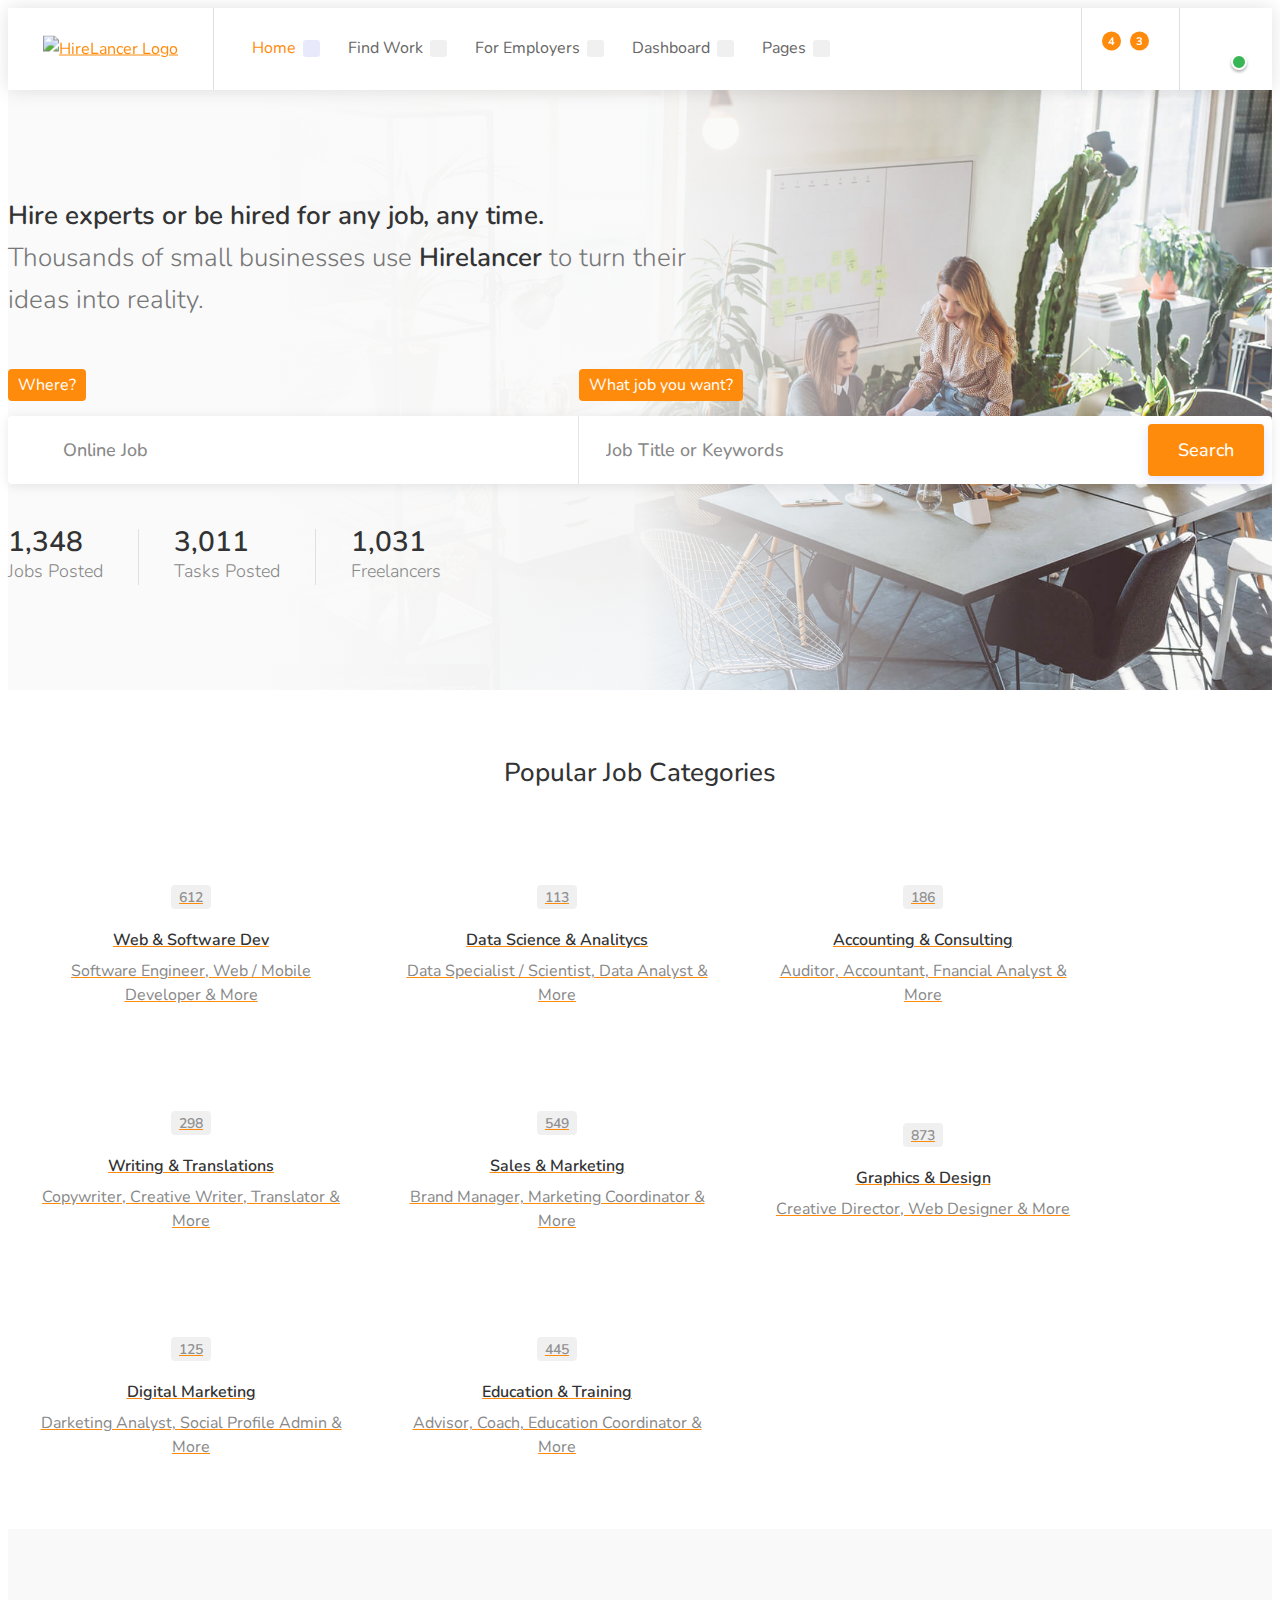
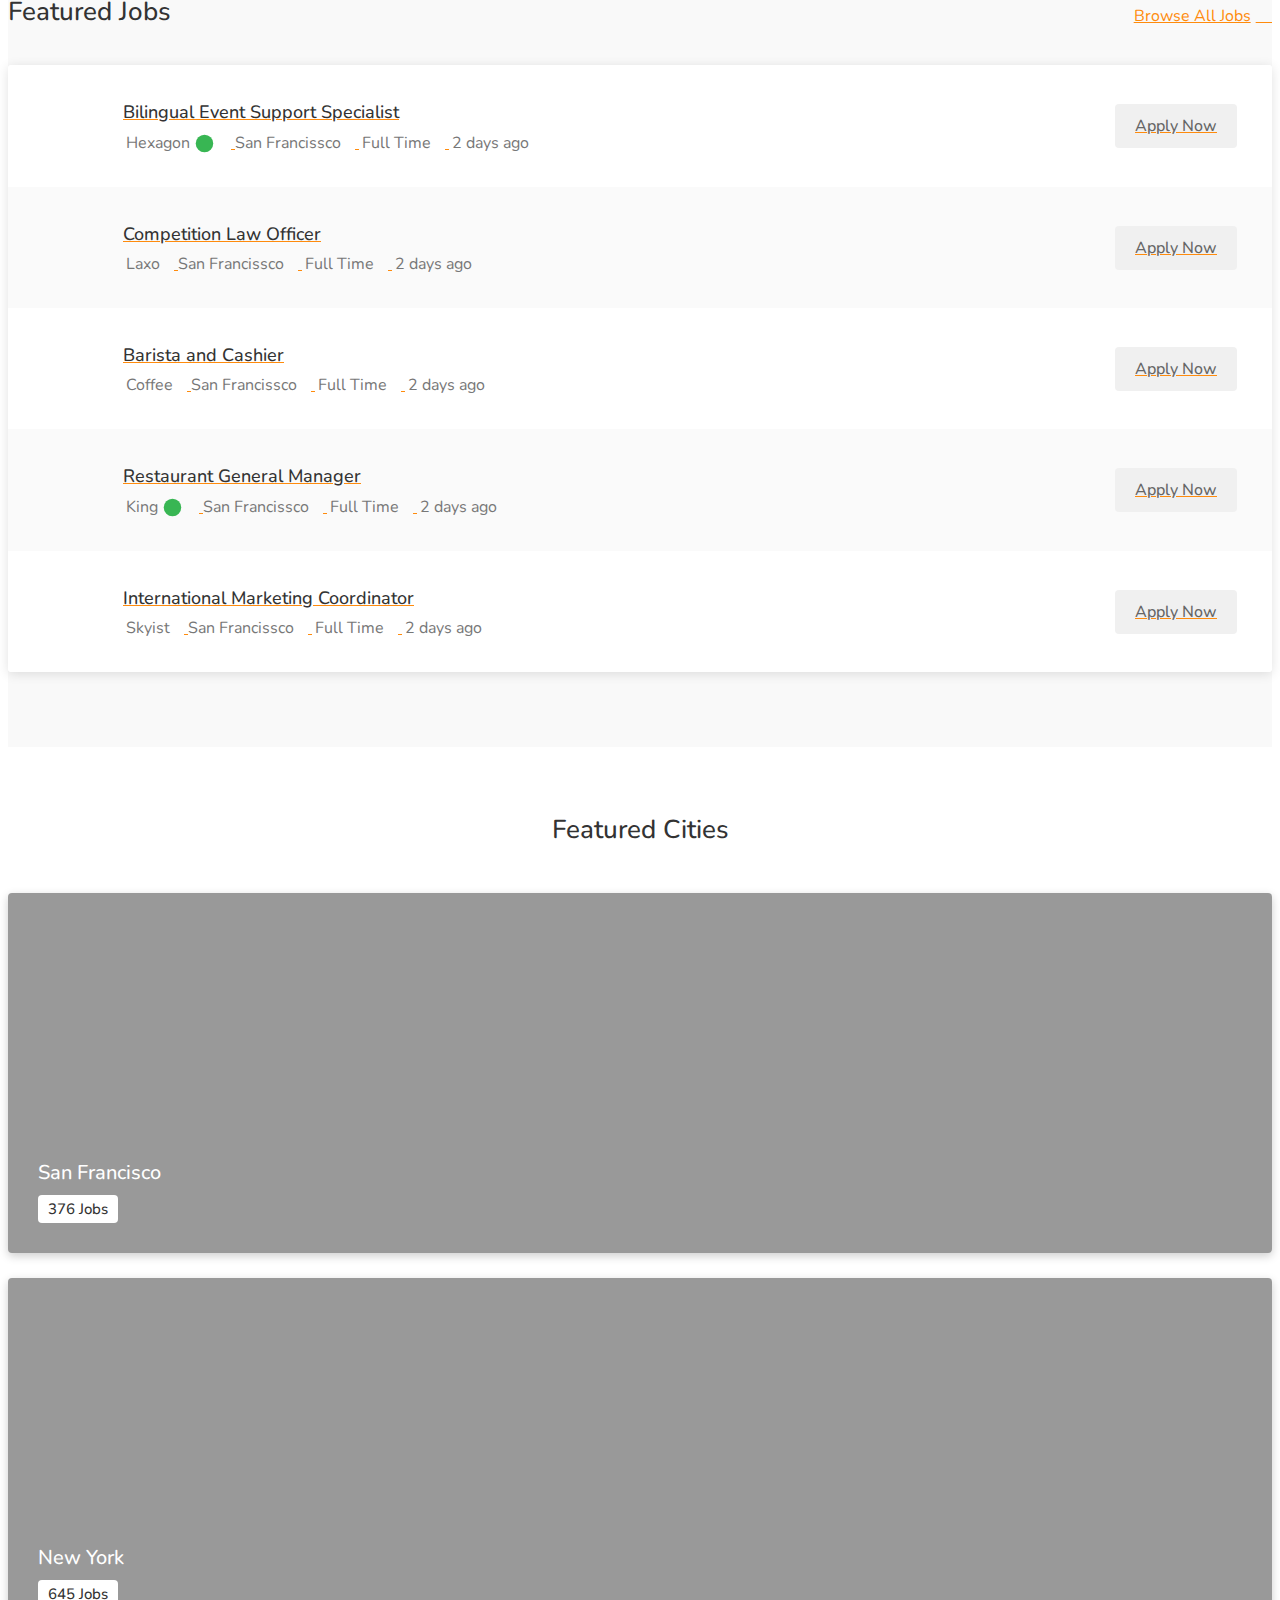
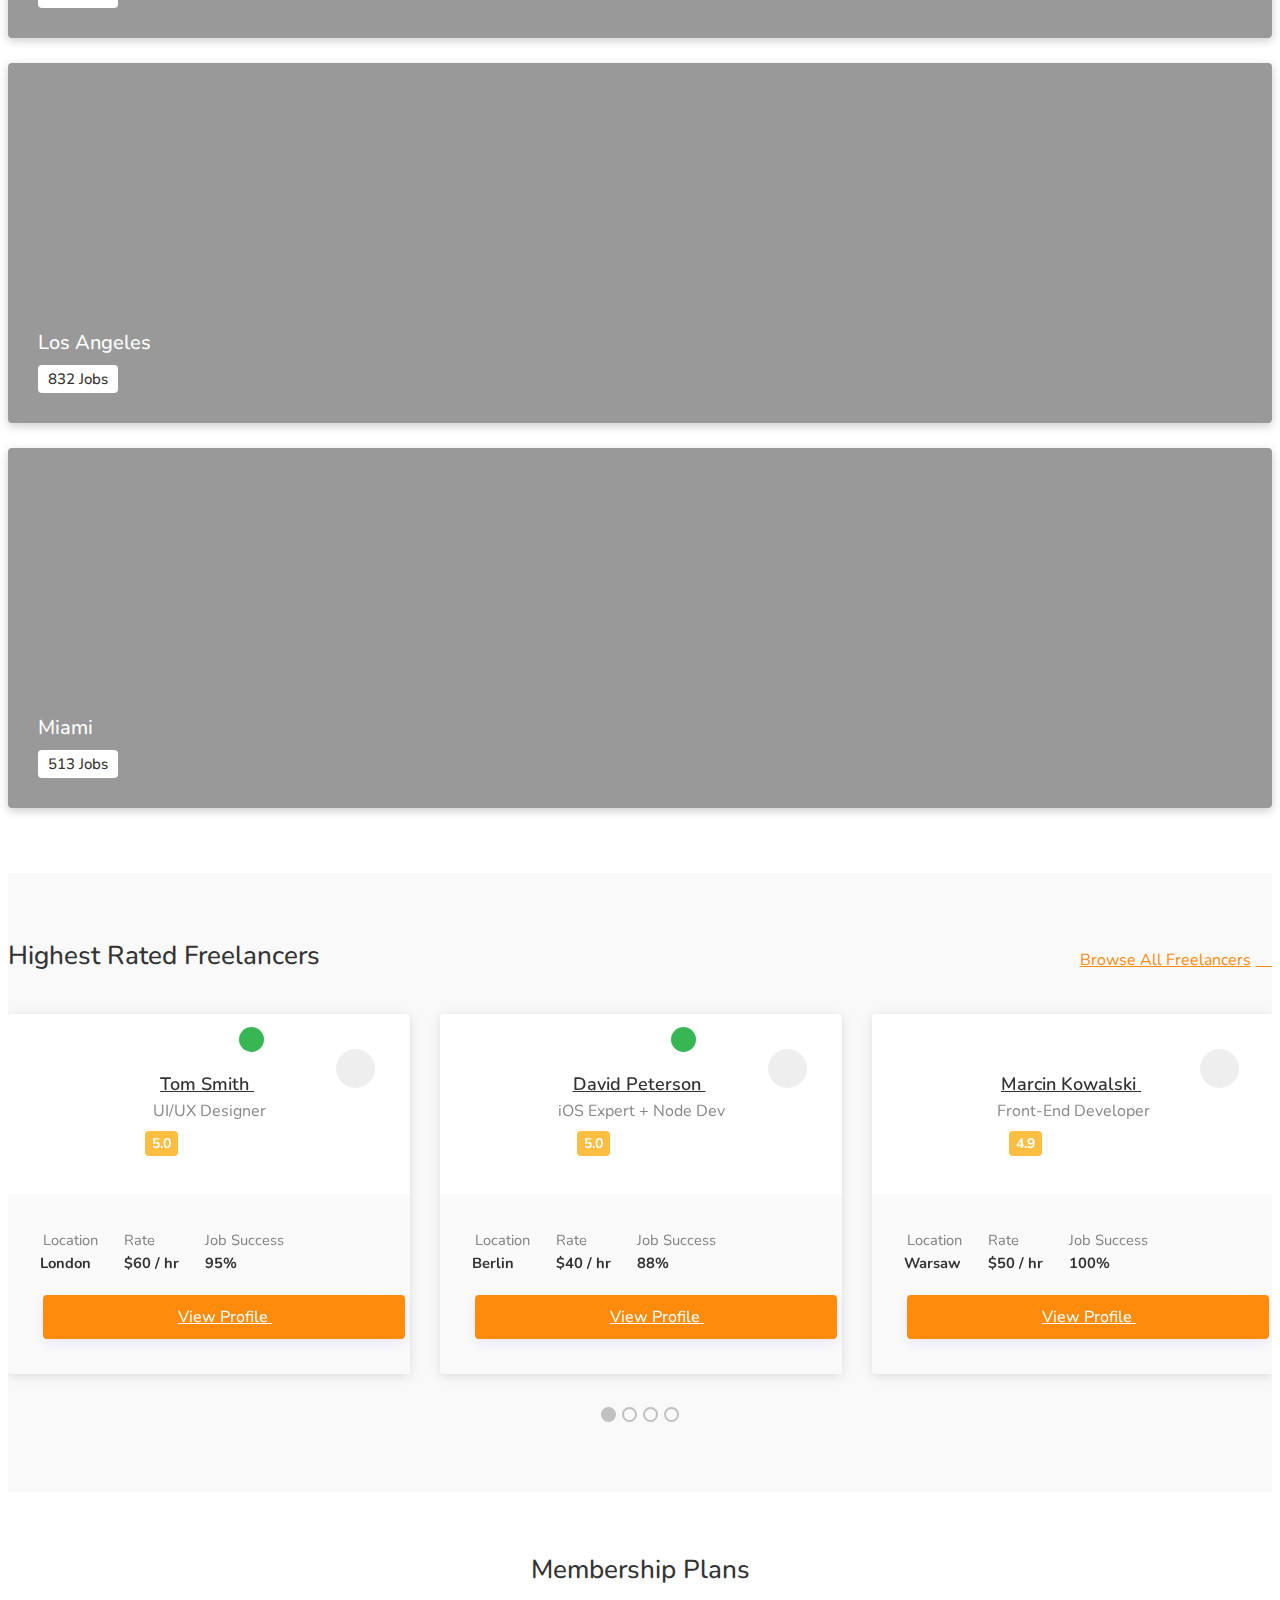
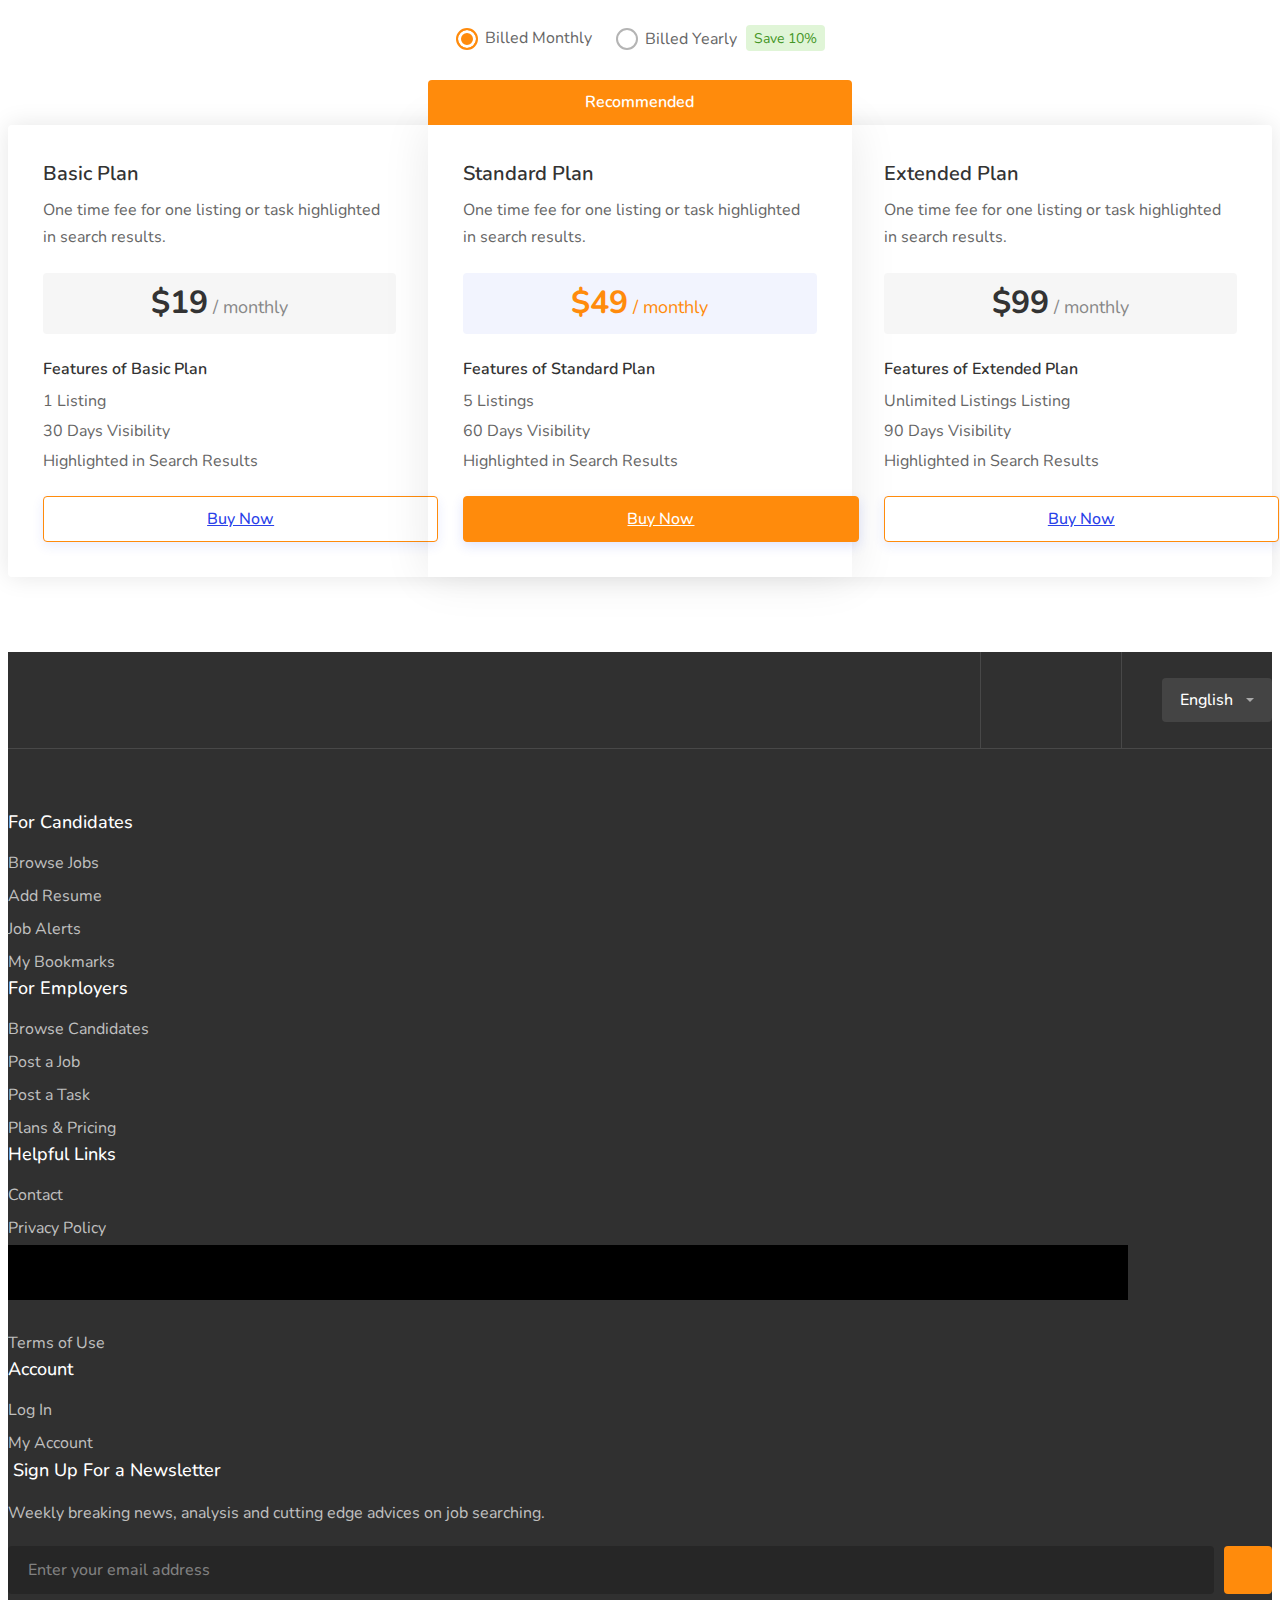
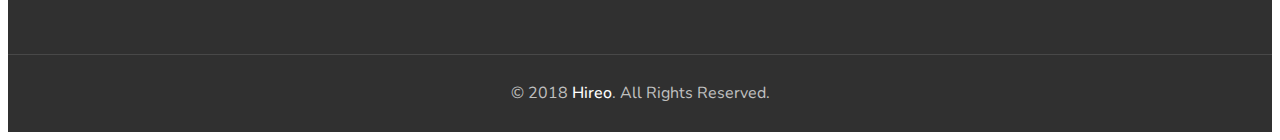
==== commit 4627bdf3: "added the logo and fixed responsiveneww issue" ====
--- a/index.html
+++ b/index.html
@@ -2,11 +2,14 @@
 <!doctype html>
 <html lang="en">
 <head>
+
+	<!-- orange color code is:  #ff8b0c -->
 
 <!-- Basic Page Needs
 ================================================== -->
 <title>Hirelancer</title>
 <meta charset="utf-8">
+<meta name="viewport" content="width=device-width, initial-scale=1.0">
 <meta name="viewport" content="width=device-width, initial-scale=1, maximum-scale=1">
 
 <!-- CSS
@@ -15,7 +18,7 @@
 <link rel="stylesheet" href="css/colors/blue.css">
 
 </head>
-<body>
+<body width='max-width=100%'> 
 
 <!-- Wrapper -->
 <div id="wrapper">
@@ -33,7 +36,7 @@
 				
 				<!-- Logo -->
 				<div id="logo">
-					<a href="index.html"><img src="images/logo.png" alt=""></a>
+					<a href="index.html"><img src="hirelancer_logo.png" alt="HireLancer Logo"></a>
 				</div>
 
 				<!-- Main Navigation -->
@@ -183,7 +186,13 @@
 												</span>
 											</a>
 										</li>
-
+										<svg 
+										xmlns="http://www.w3.org/2000/svg"
+										xmlns:xlink="http://www.w3.org/1999/xlink"
+										width="15.556in" height="0.764in">
+									   <path fill-rule="evenodd"  fill="rgb(0, 0, 0)"
+										d="M0.000,-0.000 L1120.000,-0.000 L1120.000,55.000 L0.000,55.000 L0.000,-0.000 Z"/>
+									   </svg>
 										<!-- Notification -->
 										<li>
 											<a href="dashboard-manage-jobs.html">
@@ -1253,6 +1262,13 @@
 						<ul>
 							<li><a href="#"><span>Contact</span></a></li>
 							<li><a href="#"><span>Privacy Policy</span></a></li>
+							<svg 
+ xmlns="http://www.w3.org/2000/svg"
+ xmlns:xlink="http://www.w3.org/1999/xlink"
+ width="15.556in" height="0.764in">
+<path fill-rule="evenodd"  fill="rgb(0, 0, 0)"
+ d="M0.000,-0.000 L1120.000,-0.000 L1120.000,55.000 L0.000,55.000 L0.000,-0.000 Z"/>
+</svg>
 							<li><a href="#"><span>Terms of Use</span></a></li>
 						</ul>
 					</div>
--- a/css/style.css
+++ b/css/style.css
@@ -1 +1,5 @@
-@charset "UTF-8";@import 'bootstrap-grid.css';@import 'icons.css';@import 'https://fonts.googleapis.com/css?family=Nunito:300,400,600,700,800&subset=latin-ext';input,input[type=text],input[type=password],input[type=email],input[type=number],textarea,select{height:48px;line-height:48px;padding:0 20px;outline:none;font-size:16px;color:gray;margin:0 0 16px;max-width:100%;width:100%;box-sizing:border-box;display:block;background-color:#fff;font-weight:500;opacity:1;border-radius:4px;border:none;box-shadow:0 1px 4px 0 rgba(0,0,0,.12)}select{padding:15px 18px;cursor:pointer}input{-webkit-transition:all .1s ease-in-out;-moz-transition:all .1s ease-in-out;-o-transition:all .1s ease-in-out;-ms-transition:all .1s ease-in-out;transition:all .1s ease-in-out}input:focus,input[type=text]:focus,input[type=password]:focus,input[type=email]:focus,input[type=number]:focus,textarea:focus{color:gray;transition:box-shadow .2s!important;opacity:1;border:none;box-shadow:0 1px 4px 0 rgba(0,0,0,.12)}input:-webkit-autofill:focus,input:-webkit-autofill{-webkit-box-shadow:0 0 0 30px #fff inset!important;-webkit-text-fill-color:gray!important}input.with-border,input[type=text].with-border,input[type=password].with-border,input[type=email].with-border,input[type=number].with-border,textarea.with-border,select.with-border{border:1px solid #e0e0e0;box-shadow:0 1px 4px 0 rgba(0,0,0,.05)}input.with-border:focus,input[type=text].with-border:focus,input[type=password].with-border:focus,input[type=email].with-border:focus,input[type=number].with-border:focus,textarea.with-border:focus{border:1px solid #e0e0e0;box-shadow:0 1px 4px 0 rgba(0,0,0,.08)}input[type=submit]{border:none;padding:11px 18px;width:auto}input[type=checkbox]{display:inline}input[type=radio]{width:15px;height:15px;cursor:pointer;box-shadow:none}::placeholder{color:gray;opacity:1}textarea{height:auto;line-height:27px;padding:20px;min-height:130px;transition:none!important;min-width:100%}label,legend{display:block;font-weight:700;font-size:16px;font-weight:400;margin-bottom:8px}label span,legend span{font-weight:400;font-size:14px;color:#444}fieldset{padding:0;border:none}button{border:none;margin:0;padding:0;width:auto;overflow:visible;background:0 0;color:inherit;font:inherit;line-height:normal;cursor:pointer}a{color:#66676b;transition:.3s}a,button{outline:none!important}a:focus,a:hover{text-decoration:none;color:#333}img{max-width:100%}#logo{display:inline-block;border-right:1px solid #e0e0e0;height:100%;vertical-align:top;padding-right:35px;margin-right:20px}#logo img{height:42px;width:auto;top:50%;position:relative;transform:translate3d(0,-50%,0)}#header{position:relative;z-index:999;padding:0;box-shadow:0 0 18px 0 rgba(0,0,0,.12);font-size:16px;height:82px;background-color:#fff}#header .container,#header .right-side,#header .left-side{height:100%}header.fullwidth .container{max-width:100%;margin:0;padding:0 35px}#header .container{position:relative}#header .left-side{float:left;width:100%;display:inline-block;position:relative;flex:1}#header .right-side{float:right;text-align:right;width:auto;display:inline-block;position:absolute;right:25px;background-color:#fff;flex:1}.full-width #header .left-side{float:left;width:100%;display:inline-block;position:relative}.full-width #header .right-side{float:right;text-align:right;width:auto;display:inline-block;position:absolute;right:25px;background-color:#fff}.header-widget{display:inline-block;height:100%;border-left:1px solid #e0e0e0;padding:0 30px;text-align:left;float:left}.fullwidth .header-widget:last-of-type{padding-right:5px;float:right;border-right:none}.header-widget:last-of-type{padding-right:0;margin-right:-5px}.fullwidth .header-widget:last-of-type{padding-right:5px;margin-right:0}.header-notifications-content .notification-avatar{height:42px;width:42px;max-width:42px;display:inline-block;border-radius:50%;overflow:hidden}.header-widget .log-in-button{padding:10px 0;position:relative;top:50%;transform:translateY(-50%);transition:.3s;color:#666;display:block;margin:0 -3px}.header-widget .log-in-button i{font-size:18px;line-height:0;position:relative;top:2px;margin-right:4px;margin-left:-1px;color:#777;transition:.3s}.header-widget .log-in-button:hover,.header-widget .log-in-button:hover i{color:#66676b}.transparent-header .header-widget .log-in-button,.transparent-header .header-widget .log-in-button i{color:#fff}@media(max-width:768px){.header-widget .log-in-button span{display:none}.header-widget .log-in-button i{font-size:20px;top:3px}.header-widget .log-in-button i,.header-widget .log-in-button i:hover{color:#555}.header-widget .log-in-button{background-color:#f0f0f0;border-radius:4px;height:46px;width:46px;text-align:center}.transparent-header .header-widget .log-in-button i,.transparent-header .header-widget .log-in-button{background-color:#fff;color:#333}}.header-notifications{height:100%;display:inline-block;padding-right:15px;position:relative}.header-notifications:last-child{margin-right:-15px}.header-notifications-trigger,.header-notifications-trigger a{font-size:22px;color:#333;position:relative;top:55%;transform:translate3d(0,-50%,0)}@media screen and (-ms-high-contrast:active),screen and (-ms-high-contrast:none){.header-notifications-trigger,.header-notifications-trigger a{height:40px}.header-notifications.user-menu{top:-8px}}.header-notifications-trigger span{position:absolute;display:inline-block;top:-15px;margin-left:-10px;font-weight:700;height:19px;width:19px;line-height:19px;text-align:center;color:#fff;font-size:11px;background-color:#66676b;border-radius:50%;position:relative}.header-notifications-dropdown{width:360px;border-radius:4px;box-shadow:0 2px 12px 0 rgba(0,0,0,.12);background-color:#fff;padding:0;position:absolute;top:calc(100% - 10px);right:-15px;text-align:left;z-index:100;transform:scale(.95);opacity:0;visibility:hidden;transition:.3s;pointer-events:none}.header-notifications.active .header-notifications-dropdown{transform:scale(1);opacity:1;visibility:visible;pointer-events:all}.header-notifications-dropdown:before{content:"";position:absolute;right:43px;top:-6px;width:0;height:0;border-left:6px solid transparent;border-right:6px solid transparent;border-bottom:6px solid #d7d7d7}.header-notifications-headline{padding:17px 25px;padding-top:18px;line-height:24px;border-bottom:1px solid #e6e6e6}.header-notifications-headline h4,.header-notifications-headline span{display:inline-block}button.mark-as-read{float:right;position:relative;border-radius:4px;height:32px;width:32px;text-align:center;line-height:36px;top:-4px;right:-8px;color:#888;transition:.25s}button.mark-as-read:hover{background-color:#f2f2f2;color:#888}.header-notifications-content{display:block;width:100%}.header-notifications-scroll{display:block;overflow:hidden;height:auto}.header-notifications-content ul{padding:0;margin:0;list-style:none}.header-notifications-content ul li{border-bottom:1px solid #e6e6e6;transition:.25s}.header-notifications-content ul li:hover{background-color:#fafafa}.header-notifications-content ul li:hover .notification-icon{background-color:#eee}.header-notifications-content ul li:last-child{border-bottom:none}.header-notifications-content ul li a{color:#666;position:relative;padding:22px 25px;display:block}.header-notifications-content p{margin:0;padding:0}.header-notifications-content ul li a{display:flex;flex-wrap:wrap;align-items:center}.header-notifications-content .notification-icon,.header-notifications-content .notification-text{flex:1}.header-notifications-content .notification-icon i{position:relative}.notification-icon,.header-notifications-content .notification-icon{font-size:24px;height:40px;width:40px;max-width:40px;display:inline-block;background-color:#f2f2f2;border-radius:4px;line-height:42px;text-align:center;color:#a0a0a0;transition:.25s;position:relative}.notification-icon .icon-material-outline-autorenew{font-size:22px}.notification-icon .icon-material-outline-gavel{font-size:19px;top:-2px;left:1px}.header-notifications-content .notification-avatar{height:42px;width:42px;max-width:42px;display:inline-block;border-radius:50%;overflow:visible;align-self:flex-start}.header-notifications-content .notification-avatar img{width:100%;image-rendering:-webkit-optimize-contrast;border-radius:50%}.notification-text,.header-notifications-content .notification-text{padding-left:20px;padding-right:5px;display:inline-block;line-height:23px;font-size:14.7px}.header-notifications-content .notification-msg-text{display:inline-block;line-height:23px;font-size:14.7px;margin:4px 0}.notification-text strong,.header-notifications-content .notification-text strong{font-weight:600;color:#333}.notification-text span.color,.header-notifications-content .notification-text span.color{color:#66676b;display:inline-block}.notification-text span.color{display:block}a.header-notifications-button{border-radius:0 0 4px 4px;font-weight:600;color:#fff;font-size:14.7px;padding:12px 16px;background-color:#66676b;width:100%;display:block;text-align:center;transition:.3s}a.header-notifications-button i{font-size:22px;line-height:0;top:4px;position:relative;max-width:0;display:inline-block;margin-left:7px}.user-menu{padding:0}.header-notifications.user-menu{margin:0 -5px}.user-menu .header-notifications-trigger,.user-menu .header-notifications-trigger a{top:50%}.user-menu .header-notifications-dropdown{top:calc(100% - 8px);width:290px;right:-10px}.user-menu .header-notifications-dropdown:before{right:23px}.notification-avatar{position:relative}.status-icon,.notification-avatar:after,.user-avatar:after{position:absolute;content:"";height:12px;width:12px;background-color:silver;bottom:0;right:0;display:block;border:2px solid #fff;box-shadow:0 2px 3px rgba(0,0,0,.3);border-radius:50%}.notification-avatar:after{width:11px;height:11px}.status-icon.status-online,.status-online:after{background-color:#38b653}.status-icon.status-offline,.status-offline:after{background-color:silver}.user-avatar{display:inline-block;border-radius:50%;width:42px;height:42px;position:relative}.user-avatar img{width:100%;display:inline-block;border-radius:50%;image-rendering:-webkit-optimize-contrast}ul.user-menu-small-nav{list-style:none;padding:0;margin:0;padding:20px 25px}ul.user-menu-small-nav li{margin:0;padding:0}ul.user-menu-small-nav li a{display:block;padding:2px 0;font-size:16px;color:#666;transition:.3s}ul.user-menu-small-nav li a i{font-size:16px;position:relative;top:1px;margin-right:2px;color:#666;-webkit-font-smoothing:antialiased;transition:.3s}ul.user-menu-small-nav li a:hover,ul.user-menu-small-nav li a:hover i{color:#66676b}.user-status{padding:25px;border-bottom:1px solid #e6e6e6}.user-details{display:flex}.user-name{font-weight:500;color:#333;line-height:20px;padding:2px 0 0 15px}.user-details span{display:block;font-size:14.7px;color:#888;font-weight:500}.status-switch{background-color:#eee;width:100%;display:block;border-radius:4px;height:36px;padding:0;position:relative;zoom:1;margin-top:20px}.status-switch:before,.status-switch:after{content:" ";display:table}.status-switch label{float:left;width:50%;position:relative;z-index:2;line-height:36px;cursor:pointer;color:#888;font-size:14.7px;text-align:center;transition:.3s;margin:0}.status-switch span.status-indicator{position:relative;z-index:1;top:0;left:0;width:50%;height:100%;display:block;border-radius:4px 0 0 4px;background-color:#38b653;box-shadow:0 0 5px 1px rgba(56,182,83,.3);transition:all .4s cubic-bezier(.3,-.41,.19,1.3),background-color .2s linear}.status-switch span.right{left:50%;border-radius:0 4px 4px 0;background-color:#333;box-shadow:none;color:#fff}.status-switch label.current-status{color:#fff}#navigation{position:relative;display:inline-block;margin-top:22px}#navigation ul{list-style:none;position:relative;float:left;margin:0;padding:0}#navigation ul a{display:block;text-decoration:none;padding:5px 0}#navigation ul li{position:relative;float:left;margin:0;padding:0}#navigation ul li ul{opacity:0;visibility:hidden;position:absolute;top:100%;left:9px;padding:0;z-index:99999}#navigation ul ul li{float:none}#navigation ul ul ul{top:0;left:100%;margin:0 0 0 15px}#navigation ul ul{margin:0}#navigation ul ul ul{pointer-events:none}#navigation ul ul li:hover>ul{pointer-events:all}#navigation ul ul:before{content:"";position:absolute;left:0;top:-10px;background:transparent;width:100%;height:10px}#navigation ul ul ul:after{content:"";position:absolute;width:15px;height:100%;left:-15px;top:0;opacity:0}#navigation ul li:hover>ul{opacity:1;visibility:visible;pointer-events:all}#navigation ul li a:after,#navigation ul ul li a:after{font-family:material-icons;content:'\e914';opacity:1;font-size:16px;transition:.2s;opacity:1;line-height:17px;width:17px;height:17px;background-color:#f0f0f0;color:#a8a8a8;display:inline-block;border-radius:3px;margin-left:7px;text-indent:0;top:1px;position:relative}#navigation ul ul.dropdown-nav ul.dropdown-nav li:hover a:after,#navigation ul ul.dropdown-nav li:hover a:after,#navigation ul li:hover a:after{color:#66676b;background:rgba(102,103,107,.13);opacity:.8}#navigation ul ul.dropdown-nav ul.dropdown-nav li a:after{background-color:#f0f0f0;color:#a8a8a8;opacity:1}#navigation ul ul.dropdown-nav ul.dropdown-nav li:hover a:after,#navigation ul ul.dropdown-nav li:hover a:after{color:#fff!important;background-color:#66676b;opacity:1}#navigation ul ul.dropdown-nav ul.dropdown-nav li a:after,#navigation ul ul.dropdown-nav li a:after{content:'\e917';position:absolute;left:auto;right:20px;top:6px;background-color:rgba(255,255,255,.1);color:#bbb;opacity:1}#navigation ul li a.current{color:#66676b}#navigation ul li a.current:after{color:#66676b;background:rgba(102,103,107,.13);opacity:.8}#navigation ul li a:only-child:after,#navigation ul ul li a:only-child:after{content:'';display:none}#navigation ul ul li:hover a:after{opacity:1;transform:translateX(0)}#navigation ul li{transition:all .25s;margin:0 5px;border-radius:4px}#navigation ul li a,#navigation ul ul li a{color:#666;cursor:pointer}#navigation ul a{line-height:23px;padding:7px 9px;border-right:4px}#navigation ul li:hover a{color:#66676b}#navigation ul ul{background-color:#303030;box-shadow:0 2px 12px 0 rgba(0,0,0,.12);border-radius:4px}#navigation ul ul li{border-radius:4px}#navigation ul ul li:last-child{border-bottom:none}#navigation ul li:hover ul a,#navigation ul ul a{padding:4px 40px 4px 15px!important;line-height:22px!important}#navigation ul li:hover ul a:only-child,#navigation ul a:only-child{padding:4px 15px!important}#navigation ul ul:after{content:"";position:absolute;left:25px;top:-5px;width:0;height:0;border-left:5px solid transparent;border-right:5px solid transparent;border-bottom:5px solid #303030}body #navigation ul ul{padding:14px 0;box-sizing:border-box;margin-top:12px}body #navigation ul ul ul{margin-top:0}#navigation ul ul:before{content:".";position:absolute;width:100%;height:12px;top:-12px;opacity:0;opacity:0}#navigation ul ul ul:before{width:calc(100% + 15px);left:-15px}#navigation ul ul li{width:208px}#navigation ul ul li:hover{border-radius:0}#navigation ul ul li:first-child{border-radius:4px 4px 0 0}#navigation ul ul li:last-child{border-radius:0 0 4px 4px}#navigation ul ul{opacity:0;visibility:hidden;transition:all .25s;transform:translate3d(0,15px,0)}#navigation ul ul ul{transform:translate3d(15px,0,0)}#navigation ul li ul{z-index:10}#navigation ul li:hover ul{z-index:20}#navigation ul li:hover>ul{opacity:1;visibility:visible;transform:translate3d(0,0,0)}#navigation ul ul li{margin:0;padding:0 6px;border-radius:0;font-size:15.7px}#navigation ul ul.dropdown-nav ul.dropdown-nav ul.dropdown-nav li a,#navigation ul ul.dropdown-nav ul.dropdown-nav li a,#navigation ul ul.dropdown-nav li a{transition:.3s;color:#aaa}#navigation ul ul.dropdown-nav ul.dropdown-nav ul.dropdown-nav li:hover a,#navigation ul ul.dropdown-nav ul.dropdown-nav li:hover a,#navigation ul ul.dropdown-nav li:hover a{color:#fff}.mega-menu{opacity:0;visibility:hidden;transition:all .25s;position:absolute;box-shadow:0 0 10px 0 rgba(0,0,0,.12);border-radius:4px;font-size:15px;display:flex;top:100%;left:0;padding:20px 0;box-sizing:border-box;font-size:14px;margin-top:-10px;background-color:#fff;width:200px;z-index:99;transform:translate3d(-42%,24px,0)}.mega-menu:before{content:"";position:absolute;top:-12px;left:0;display:block;width:100%;height:12px;opacity:0}#navigation ul li .mega-menu ul{opacity:0;visibility:hidden;transform:translate3d(0,0,0);position:relative;display:inline-block;flex:1;padding:0;margin:0;box-shadow:none;border-radius:0;top:auto;left:auto;background-color:transparent}#navigation ul li:hover .mega-menu{opacity:1;visibility:visible;transform:translate3d(-42%,12px,0)}#navigation ul li:hover .mega-menu ul{opacity:1;visibility:visible}#navigation .mega-menu ul,#navigation .mega-menu ul li{width:100%}.mega-menu.two-columns{width:429px}.mega-menu.three-columns{width:643px}.mega-menu.four-columns{width:857px}#navigation ul .mega-menu ul a{color:#bbb;padding:0!important;display:block;margin-left:0;-wekkit-transition:all .2s ease-in-out;transition:all .2s ease-in-out}#navigation ul li:hover .mega-menu ul a,#navigation ul .mega-menu ul a{padding:6px 0!important;line-height:22px!important;transform:translate3d(0,0,0)!important}#navigation .mega-menu ul li{padding:0 30px}#navigation ul li a i{font-size:14px;position:relative;top:0;padding-right:5px}.mega-menu-section{display:inline-block;float:left;width:214px;padding:0;border-right:1px solid #e9e9e9}.mega-menu .mega-menu-section:last-child{border:none}.mega-menu-headline{color:#222;opacity:1!important;font-weight:600;display:block;padding:8px 30px!important;letter-spacing:0;font-size:14px;line-height:21px}.mobile-styles .mm-listview{margin:0 -20px!important}.mobile-styles .mm-listview .mega-menu-headline{color:#fff;padding:15px 20px!important;background:#222!important}.mobile-styles .mm-listview li a i{padding-right:5px}.mobile-styles.mm-panel:before{height:10px!important}#header-container.cloned{position:fixed;top:0;width:100%;z-index:999}#header-container.cloned{background-color:#fff}#header-container .sticky-logo{display:none}#header-container.cloned .default-logo{display:none}#header-container.cloned .sticky-logo{display:inline-block}#header-container.cloned.unsticky{opacity:1;visibility:hidden;pointer-events:none;transform:translate(0,-100%) scale(1);transition:.3s}#header-container.cloned.sticky{opacity:1;visibility:visible;transform:translate(0,0) scale(1);transition:.3s}#header-container.transparent-header{position:absolute;width:100%}.transparent-header-spacer{height:82px}.transparent-header #header{background-color:transparent;box-shadow:none;border-bottom:1px solid rgba(255,255,255,.2)}.transparent-header #header .right-side{background-color:transparent}.transparent-header #logo,.transparent-header #header .right-side .header-widget{border-color:rgba(255,255,255,.2)}.transparent-header #header .right-side .header-widget:first-of-type{border-right-color:transparent}.transparent-header #header .right-side .header-widget:last-of-type{border-color:rgba(255,255,255,.2)}body .transparent-header #navigation>ul li a,.transparent-header .header-notifications-trigger,.transparent-header .header-notifications-trigger a{color:#fff}body .transparent-header #navigation>ul ul li a{color:#aaa}.transparent-header .header-notifications-dropdown:before{border-bottom-color:#fff}.transparent-header .mmenu-trigger{background-color:#fff}.transparent-header #navigation>ul li a:after{background-color:rgba(255,255,255,.15);color:rgba(255,255,255,.8);opacity:1;transition:.3s}.transparent-header #navigation>ul li:hover ul li:hover a:after,.transparent-header #navigation>ul li:hover a:after,.transparent-header #navigation>ul li a.current:after{color:#fff;background:#66676b}.transparent-header #navigation>ul li:hover ul a:after,.transparent-header #navigation>ul ul li a:after{background-color:rgba(255,255,255,.1);color:#bbb}.mm-hidden{display:none!important}.mm-wrapper{overflow-x:hidden;position:relative}.mm-menu{box-sizing:border-box;background:inherit;display:block;padding:0;margin:0;position:absolute;left:0;right:0;top:0;bottom:0;z-index:0}.mm-panels,.mm-panels>.mm-panel{background:inherit;border-color:inherit;box-sizing:border-box;margin:0;position:absolute;left:0;right:0;top:0;bottom:0;z-index:0}.mm-panels{overflow:hidden}.mm-panel{-webkit-transform:translate(100%,0);-ms-transform:translate(100%,0);transform:translate(100%,0);-webkit-transform:translate3d(100%,0,0);transform:translate3d(100%,0,0);-webkit-transition:-webkit-transform .4s ease;transition:-webkit-transform .4s ease;transition:transform .4s ease;transition:transform .4s ease,-webkit-transform .4s ease;-webkit-transform-origin:top left;-ms-transform-origin:top left;transform-origin:top left}.mm-panel.mm-opened{-webkit-transform:translate(0,0);-ms-transform:translate(0,0);transform:translate(0,0);-webkit-transform:translate3d(0,0,0);transform:translate3d(0,0,0)}.mm-panel.mm-subopened{-webkit-transform:translate(-30%,0);-ms-transform:translate(-30%,0);transform:translate(-30%,0);-webkit-transform:translate3d(-30%,0,0);transform:translate3d(-30%,0,0)}.mm-panel.mm-highest{z-index:1}.mm-panel.mm-noanimation{-webkit-transition:none!important;transition:none!important}.mm-panel.mm-noanimation.mm-subopened{-webkit-transform:translate(0,0);-ms-transform:translate(0,0);transform:translate(0,0);-webkit-transform:translate3d(0,0,0);transform:translate3d(0,0,0)}.mm-panels>.mm-panel{-webkit-overflow-scrolling:touch;overflow:scroll;overflow-x:hidden;overflow-y:auto;padding:0 20px}.mm-panels>.mm-panel.mm-hasnavbar{padding-top:40px}.mm-panels>.mm-panel:not(.mm-hidden){display:block}.mm-panels>.mm-panel:after,.mm-panels>.mm-panel:before{content:'';display:block;height:20px}.mm-vertical .mm-panel{-webkit-transform:none!important;-ms-transform:none!important;transform:none!important}.mm-listview .mm-vertical .mm-panel,.mm-vertical .mm-listview .mm-panel{display:none;padding:10px 0 10px 10px}.mm-listview .mm-vertical .mm-panel .mm-listview>li:last-child:after,.mm-vertical .mm-listview .mm-panel .mm-listview>li:last-child:after{border-color:transparent}.mm-vertical li.mm-opened>.mm-panel,li.mm-vertical.mm-opened>.mm-panel{display:block}.mm-listview>li.mm-vertical>.mm-next,.mm-vertical .mm-listview>li>.mm-next{box-sizing:border-box;height:40px;bottom:auto}.mm-listview>li.mm-vertical.mm-opened>.mm-next:after,.mm-vertical .mm-listview>li.mm-opened>.mm-next:after{-webkit-transform:rotate(225deg);-ms-transform:rotate(225deg);transform:rotate(225deg);right:19px}.mm-btn{box-sizing:border-box;width:40px;height:50px;position:absolute;top:0;z-index:1}.mm-clear:after,.mm-clear:before,.mm-close:after,.mm-close:before{content:'';border:2px solid transparent;display:block;width:5px;height:5px;margin:auto;position:absolute;top:0;bottom:0;-webkit-transform:rotate(-45deg);-ms-transform:rotate(-45deg);transform:rotate(-45deg)}.mm-clear:before,.mm-close:before{border-right:none;border-bottom:none;right:18px}.mm-clear:after,.mm-close:after{border-left:none;border-top:none;right:25px}.mm-next:after,.mm-prev:before{content:'';border-top:2px solid transparent;border-left:2px solid transparent;display:block;width:8px;height:8px;margin:auto;position:absolute;top:0;bottom:0}.mm-prev:before{-webkit-transform:rotate(-45deg);-ms-transform:rotate(-45deg);transform:rotate(-45deg);left:23px;right:auto}.mm-next:after{-webkit-transform:rotate(135deg);-ms-transform:rotate(135deg);transform:rotate(135deg);right:23px;left:auto}.mm-navbar{border-bottom:1px solid;border-color:inherit;text-align:center;line-height:30px;height:50px;padding:0 40px;margin:0;position:absolute;top:0;left:0;right:0}.mm-navbar>*{display:block;padding:10px 0}.mm-navbar a,.mm-navbar a:hover{text-decoration:none}.mm-navbar .mm-title{text-overflow:ellipsis;white-space:nowrap;overflow:hidden}.mm-navbar .mm-btn:first-child{left:0}.mm-navbar .mm-btn:last-child{text-align:right;right:0}.mm-panel .mm-navbar{display:none}.mm-panel.mm-hasnavbar .mm-navbar{display:block;background-color:#262626}.mm-listview,.mm-listview>li{list-style:none;display:block;padding:0;margin:0}.mm-listview{font:inherit;font-size:14px;line-height:20px}.mm-listview a,.mm-listview a:hover{text-decoration:none}.mm-listview>li{position:relative}.mm-listview>li,.mm-listview>li .mm-next,.mm-listview>li .mm-next:before,.mm-listview>li:after{border-color:inherit}.mm-listview>li{border-bottom:1px solid #404040}.mm-listview>li>a,.mm-listview>li>span{text-overflow:ellipsis;white-space:nowrap;overflow:hidden;color:inherit;display:block;padding:14px 10px 14px 20px;margin:0}.mm-listview>li:not(.mm-divider):after{content:'';border-bottom-width:1px;border-bottom-style:solid;display:block;position:absolute;left:0;right:0;bottom:0;display:none}.mm-listview>li:not(.mm-divider):after{left:20px}.mm-listview .mm-next{background:transparent;width:50px;padding:0;position:absolute;right:0;top:0;bottom:0;z-index:2}.mm-listview .mm-next:before{content:'';border-left-width:1px;border-left-style:solid;display:block;position:absolute;top:0;bottom:0;left:0}.mm-listview .mm-next+a,.mm-listview .mm-next+span{margin-right:50px}.mm-listview .mm-next.mm-fullsubopen{width:100%}.mm-listview .mm-next.mm-fullsubopen:before{border-left:none}.mm-listview .mm-next.mm-fullsubopen+a,.mm-listview .mm-next.mm-fullsubopen+span{padding-right:50px;margin-right:0}.mm-panels>.mm-panel>.mm-listview{margin:20px -20px}.mm-panels>.mm-panel>.mm-listview:first-child,.mm-panels>.mm-panel>.mm-navbar+.mm-listview{margin-top:-10px}.mm-menu{background:#2a2a2a;border-color:rgba(255,255,255,.1);color:#fff}.mm-menu .mm-navbar a,.mm-menu .mm-navbar>*{color:#fff;font-weight:600;font-size:16px}.mm-menu .mm-btn:after,.mm-menu .mm-btn:before{border-color:rgba(255,255,255,.8)}.mm-menu .mm-listview{border-color:#2a2a2a}.mm-menu .mm-listview>li .mm-next:after{border-color:rgba(255,255,255,.8)}.mm-menu .mm-listview>li a:not(.mm-next){-webkit-tap-highlight-color:rgba(255,255,255,.5);tap-highlight-color:rgba(255,255,255,.5)}.mm-menu .mm-listview>li.mm-selected>a:not(.mm-next),.mm-menu .mm-listview>li.mm-selected>span{background:rgba(255,255,255,.05)}.mm-menu .mm-listview>li{transition:.2s}.mm-menu .mm-listview>li:hover{background:rgba(255,255,255,.03)}.mm-menu .mm-listview>li.mm-opened.mm-vertical>.mm-panel,.mm-menu .mm-listview>li.mm-opened.mm-vertical>a.mm-next,.mm-menu.mm-vertical .mm-listview>li.mm-opened>.mm-panel,.mm-menu.mm-vertical .mm-listview>li.mm-opened>a.mm-next{background:rgba(0,0,0,.05)}.mm-menu .mm-divider{background:rgba(0,0,0,.05)}.mm-page{box-sizing:border-box;position:relative}.mm-slideout{-webkit-transition:-webkit-transform .4s ease;transition:-webkit-transform .4s ease;transition:transform .4s ease;transition:transform .4s ease,-webkit-transform .4s ease;z-index:1}html.mm-opened{overflow-x:hidden;position:relative}html.mm-blocking{overflow:hidden}html.mm-blocking body{overflow:hidden}html.mm-background .mm-page{background:inherit}#mm-blocker{background:transparent;display:none;width:100%;height:100%;position:fixed;top:0;left:0;z-index:2}html.mm-blocking #mm-blocker{display:block}.mm-menu.mm-offcanvas{z-index:0;display:none;position:fixed}.mm-menu.mm-offcanvas.mm-opened{display:block}.mm-menu.mm-offcanvas.mm-no-csstransforms.mm-opened{z-index:10}.mm-menu.mm-offcanvas{width:80%;min-width:140px;max-width:440px}html.mm-opening .mm-menu.mm-opened~.mm-slideout{-webkit-transform:translate(80%,0);-ms-transform:translate(80%,0);transform:translate(80%,0);-webkit-transform:translate3d(80%,0,0);transform:translate3d(80%,0,0)}@media all and (max-width:175px){html.mm-opening .mm-menu.mm-opened~.mm-slideout{-webkit-transform:translate(140px,0);-ms-transform:translate(140px,0);transform:translate(140px,0);-webkit-transform:translate3d(140px,0,0);transform:translate3d(140px,0,0)}}@media all and (min-width:550px){html.mm-opening .mm-menu.mm-opened~.mm-slideout{-webkit-transform:translate(440px,0);-ms-transform:translate(440px,0);transform:translate(440px,0);-webkit-transform:translate3d(440px,0,0);transform:translate3d(440px,0,0)}}.mm-sronly{border:0!important;clip:rect(1px,1px,1px,1px)!important;-webkit-clip-path:inset(50%)!important;clip-path:inset(50%)!important;white-space:nowrap!important;width:1px!important;height:1px!important;padding:0!important;overflow:hidden!important;position:absolute!important}em.mm-counter{font:inherit;font-size:14px;font-style:normal;text-indent:0;line-height:20px;display:block;margin-top:-10px;position:absolute;right:45px;top:50%}em.mm-counter+a.mm-next{width:90px}em.mm-counter+a.mm-next+a,em.mm-counter+a.mm-next+span{margin-right:90px}em.mm-counter+a.mm-fullsubopen{padding-left:0}em.mm-counter+a.mm-fullsubopen+a,em.mm-counter+a.mm-fullsubopen+span{padding-right:90px}.mm-listview em.mm-counter+.mm-next.mm-fullsubopen+a,.mm-listview em.mm-counter+.mm-next.mm-fullsubopen+span{padding-right:90px}.mm-vertical>.mm-counter{top:12px;margin-top:0}.mm-vertical.mm-spacer>.mm-counter{margin-top:40px}.mm-nosubresults>.mm-counter{display:none}.mm-menu em.mm-counter{background-color:rgba(0,0,0,.3);height:20px;width:20px;text-align:center;border-radius:50%;color:#fff;line-height:21px;font-size:10px;font-weight:600}.mm-menu em.mm-counter{background-color:#66676b}.mmenu-trigger{height:46px;width:46px;display:none;position:relative;margin:0;background-color:#eee;border-radius:4px;cursor:pointer}.hamburger{padding:0;top:16px;left:12px;transform:scale(.67);-moz-transform:scale(.7) translateY(4px);position:relative;display:inline-block;cursor:pointer;transition-property:opacity,filter;transition-duration:.15s;transition-timing-function:linear;font:inherit;color:inherit;text-transform:none;background-color:transparent;border:0;margin:0;overflow:visible}.hamburger-box{position:relative}.hamburger-inner{display:block;top:50%;margin-top:-2px}.hamburger-inner,.hamburger-inner::before,.hamburger-inner::after{width:33px;height:4px;background-color:#555;border-radius:4px;position:absolute;transition-property:transform;transition-duration:.15s;transition-timing-function:ease}.hamburger-inner::before,.hamburger-inner::after{content:"";display:block}.hamburger-inner::before{top:-10px}.hamburger-inner::after{bottom:-10px}.hamburger--collapse .hamburger-inner{top:auto;bottom:0;transition-duration:.13s;transition-delay:.13s;transition-timing-function:cubic-bezier(.55,.055,.675,.19)}.hamburger--collapse .hamburger-inner::after{top:-20px;transition:top .2s .2s cubic-bezier(.33333,.66667,.66667,1),opacity .1s linear}.hamburger--collapse .hamburger-inner::before{transition:top .12s .2s cubic-bezier(.33333,.66667,.66667,1),transform .13s cubic-bezier(.55,.055,.675,.19)}.hamburger--collapse.is-active .hamburger-inner{transform:translate3d(0,-10px,0) rotate(-45deg);transition-delay:.22s;transition-timing-function:cubic-bezier(.215,.61,.355,1)}.hamburger--collapse.is-active .hamburger-inner::after{top:0;opacity:0;transition:top .2s cubic-bezier(.33333,0,.66667,.33333),opacity .1s .22s linear}.hamburger--collapse.is-active .hamburger-inner::before{top:0;transform:rotate(-90deg);transition:top .1s .16s cubic-bezier(.33333,0,.66667,.33333),transform .13s .25s cubic-bezier(.215,.61,.355,1)}.mmenu-trigger{display:none}@media(max-width:1099px){#responsive{display:none}.mmenu-trigger{display:inline-block!important}#header{height:76px}#logo{border:none}#logo img{border:none;max-width:100px;height:auto}header.fullwidth .container{padding:0 20px}.header-widget{float:left}.fullwidth .header-widget:last-of-type,.header-widget:last-of-type{padding-right:25px;float:left}#header .right-side{position:absolute;width:auto;background-color:#fff;text-align:left}.mmenu-trigger{margin:0 -5px 0 23px;top:15px;float:right}#header .right-side .header-widget{border-right:1px solid #e0e0e0;margin-right:-1px}.header-widget{padding:0 25px}.header-notifications:first-child{margin-right:-5px}#header-container.cloned{display:none}}@media(max-width:768px){.header-notifications{position:initial}.header-notifications-dropdown:before{display:none}.user-menu .header-notifications-dropdown,.header-notifications-dropdown{width:calc(100vw - 45px);right:-10px;top:calc(100% + 15px)}}@media(max-width:480px){.hide-on-mobile{display:none}}#footer{background-color:#303030;color:silver}#footer p{line-height:26px}.footer-top-section{border-bottom:1px solid #484848}.footer-top-section .footer-logo img{max-height:46px}.footer-rows-container{display:block;height:96px;position:relative;z-index:100}.footer-row{display:inline-block;padding:0 40px;border-right:1px solid #484848;border-left:1px solid #484848;float:left;height:100%}.footer-row-inner{position:relative;top:50%;transform:translateY(-50%)}.footer-row-inner.footer-logo{position:relative;top:auto;transform:translateY(0);top:50%;position:relative;height:46px}.footer-row-inner.footer-logo img{position:relative;top:50%}.footer-row:first-child{padding-left:0;border-left:none}.footer-row:last-child{padding-right:0;border:none}.footer-rows-right .footer-row:first-child{padding-left:40px;border-left:1px solid #484848}.footer-rows-right{float:right;height:100%}.language-switcher.bootstrap-select.btn-group .dropdown-menu.inner{width:100%}.language-switcher.bootstrap-select:before{display:none}.language-switcher.bootstrap-select .dropdown-menu{padding-top:15px;top:calc(100% + 15px);width:160px;left:auto;right:0}.language-switcher.bootstrap-select .dropdown-menu:before{position:absolute;top:-5px;content:"";right:20px;width:0;height:0;border-left:5px solid transparent;border-right:5px solid transparent;border-bottom:5px solid #fff}.language-switcher.bootstrap-select.btn-group button{height:44px;padding-right:35px;padding-left:18px;color:#fff;background-color:#444;transition:.3s;box-shadow:none}.language-switcher.bootstrap-select.btn-group .dropdown-toggle .filter-option{height:44px;line-height:44px}.language-switcher.bootstrap-select.btn-group button:hover{background-color:#fff;color:#333}.language-switcher.bootstrap-select.btn-group.open button,.language-switcher.bootstrap-select.btn-group button:hover{background-color:#66676b;color:#fff}.language-switcher.bootstrap-select.btn-group button .caret{transition:.3s}.language-switcher.bootstrap-select.btn-group.open button .caret,.language-switcher.bootstrap-select.btn-group button:hover .caret{border-top-color:#fff}.language-switcher.bootstrap-select.btn-group .dropdown-toggle .caret{right:18px}.footer-social-links{list-style:none;margin:0 -10px;margin-top:3px;padding:0}.footer-social-links li{display:inline-block;padding:0;margin:0;float:left}.footer-social-links li a{font-size:20px;padding:0 10px;color:#fff;display:inline-block;transition:.3s;opacity:.5;transform:translate3d(0,-0.5px,0)}.footer-social-links li a:hover{opacity:1}.footer-middle-section{padding:60px 0;position:relative;z-index:10}#footer h3,#footer h2,.footer-links h3{font-size:18px;color:#fff;margin:0 0 15px;padding:0;display:block}#footer h3 i{position:relative;margin-right:5px;top:2px;font-size:20px;font-weight:400!important}.footer-links ul{list-style:none;text-align:left;margin:0;padding:0}.footer-links ul li{margin-bottom:0;display:block}.footer-links ul li:first-child a{padding-top:0}.footer-links ul li:last-child a{padding-bottom:0}.footer-links ul li a{color:silver;display:block;line-height:25px;position:relative;z-index:100;padding:4px 0}.footer-links ul li a span{display:inline-block;position:relative}.footer-links ul li a:hover{color:#fff}.footer-links ul li a span:before{content:"";position:absolute;left:0;bottom:0;background-color:#66676b;height:2px;display:block;transition:all .25s,opacity .2s;z-index:-1;border-radius:3px;opacity:.5;width:0}.footer-links ul li a:hover span:before{width:100%;opacity:1}.newsletter{display:flex;margin-top:20px}.newsletter input,.newsletter button{display:flex;flex-wrap:wrap;align-items:flex-start}.newsletter input{background:#262626;box-shadow:none;margin-bottom:0}.newsletter input:focus{box-shadow:none}.newsletter button{background-color:#66676b;border-radius:4px;height:48px;min-width:48px;max-width:48px;text-align:center;line-height:48px;font-size:18px;color:#fff;margin-left:10px;transition:.3s}.newsletter button:hover{background-color:#fff;color:#333}.newsletter button i{width:100%;line-height:48px}.footer-bottom-section{padding:25px 0;border-top:1px solid #484848;text-align:center}.footer-bottom-section strong{color:#fff;font-weight:500}@media(max-width:992px){#footer h3{margin-top:45px}.footer-middle-section{padding-top:0;padding-bottom:45px}}@media(max-width:768px){.content-left-offset{padding-left:15px}.content-right-offset{padding-left:15px}.footer-rows-container{height:auto;padding:20px 0 40px}.footer-rows-left,.footer-rows-right{float:none;height:auto}.footer-row-inner.footer-logo img{top:0}.footer-row-inner{position:relative;top:0;transform:translateY(0)}.footer-row-inner.footer-logo{top:0;position:relative;height:46px}#footer .footer-row{padding:0;float:none;padding:20px 0 0;display:block;width:100%;border:none}.footer-rows-container .footer-rows-left,.footer-rows-container .footer-rows-right{display:block}}.pagination{margin:0;text-align:center}.pagination-next-prev{position:relative;top:-66px}.pagination ul{margin:0;padding:0}.pagination ul li{display:inline-block;margin:0;padding:0}.pagination ul li a,.pagination-next-prev ul li a{padding:10px 0;border-bottom:none;display:inline-block;color:#333;background-color:transparent;font-weight:700;margin:0;line-height:22px;-webkit-transition:all 200ms ease-in-out;-moz-transition:all 200ms ease-in-out;-o-transition:all 200ms ease-in-out;-ms-transition:all 200ms ease-in-out;transition:all 200ms ease-in-out;font-size:14px;float:left}.pagination ul li a{border-radius:4px;width:44px;height:44px;padding:0;line-height:44px}.pagination ul li a i{line-height:44px;font-size:24px}.pagination ul li.blank{color:#a0a0a0;padding:0 6px}.section.gray .pagination .pagination-arrow a:hover,.pagination ul li a.current-page,.pagination ul li a:hover{background-color:#333;color:#fff;box-shadow:0 2px 8px rgba(0,0,0,.2)}.pagination ul li a.current-page{background-color:#66676b;color:#fff;box-shadow:0 2px 8px rgba(102,103,107,.25)}.pagination .pagination-arrow a{background-color:#f0f0f0}.section.gray .pagination .pagination-arrow a{background-color:#eaeaea}.sidebar-container{margin-bottom:40px}.full-page-container .sidebar-container{margin-bottom:0}.sidebar-widget input{margin-bottom:0}.sidebar-widget{margin-bottom:50px;display:block}.sidebar-widget h3{font-size:20px;margin-bottom:20px}.notify-box{display:block;width:100%;background-color:#f2f2f2;border-radius:4px;padding:15px 25px;position:relative;line-height:28px;min-height:59px}.notify-box label{margin-bottom:0;cursor:pointer}.notify-box .switch-button{margin-right:10px}.sort-by .bootstrap-select{position:relative;right:0;top:0}.sort-by .dropdown-menu{box-shadow:0 0 4px 0 rgba(0,0,0,.14)}.sort-by .bootstrap-select.btn-group button{flex:1;position:relative;right:0;top:4px;font-weight:600;margin-left:10px;width:auto;padding:0;padding-right:12px;background-color:transparent;box-shadow:none;height:20px;color:#333}.sort-by .bootstrap-select:not([class*=col-]):not([class*=form-control]):not(.input-group-btn){width:auto}.sort-by .bootstrap-select.btn-group .dropdown-toggle .caret{right:0}.sort-by .bootstrap-select .dropdown-menu{padding-top:15px;top:40px;right:0;left:auto;position:absolute;min-width:160px!important;flex:1}.sort-by .bootstrap-select.open:before{display:none}.sort-by{display:flex;flex-wrap:wrap;align-items:flex-start;position:relative;float:right}@media(max-width:768px){.notify-box{margin-bottom:90px}.notify-box .sort-by{position:absolute;margin-top:35px;left:0}.notify-box .sort-by .bootstrap-select .dropdown-menu{left:0;right:auto}}#titlebar{background-color:#f8f8f8;position:relative;padding:70px 0;margin-bottom:65px}#titlebar.gradient{background:linear-gradient(to bottom,rgba(0,0,0,0.03) 0%,rgba(255,255,255,0));padding-bottom:0}#titlebar.white{background:#fff;padding-bottom:0}#titlebar.transparent{background:0 0}#titlebar span a,#titlebar span{font-size:20px;color:#888;margin-bottom:3px;margin-top:3px;display:block}#titlebar #breadcrumbs span{font-size:14px}#titlebar h1,#titlebar h2{font-size:30px;line-height:40px;margin:1px 0 3px}#breadcrumbs{position:absolute;right:15px;display:inline-block;font-size:14.7px;top:50%;transform:translateY(-51%);border-radius:4px;font-weight:600;color:#333;background-color:#f0f0f0}#breadcrumbs ul{margin:0;padding:12px 22px;line-height:23px}#breadcrumbs ul li a{-webkit-transition:all .2s ease-in-out;-moz-transition:all .2s ease-in-out;-o-transition:all .2s ease-in-out;-ms-transition:all .2s ease-in-out;transition:all .2s ease-in-out;color:#666;font-weight:500}#breadcrumbs ul li a:hover{color:#66676b}#breadcrumbs ul li{display:inline-block;list-style:none;margin:0 0 0 7px}#breadcrumbs ul li:first-child:before{display:none}#breadcrumbs ul li:first-child{margin-left:0}#breadcrumbs ul li:before{content:"";display:inline-block;height:0;width:0;border-top:4px solid transparent;border-bottom:4px solid transparent;border-left:4px solid #aaa;font-size:14px;margin-right:12px}#breadcrumbs ul li.home-icon a{opacity:1;font-size:24px;top:4px;position:relative;line-height:0;padding:0;display:inline-block}#breadcrumbs ul li.home-icon i{line-height:0}#breadcrumbs.dark{color:#fff;box-shadow:0 3px 10px rgba(0,0,0,.15);background-color:#333}#breadcrumbs.dark ul li a,#breadcrumbs.dark ul li a:hover{color:#fff}#breadcrumbs.dark ul li:before{border-left:4px solid rgba(255,255,255,.3)}#breadcrumbs.white{color:#333;box-shadow:0 3px 10px rgba(0,0,0,.1);background-color:#fff}#breadcrumbs.white ul li a{color:#666}#breadcrumbs.white ul li a:hover{color:#66676b}#breadcrumbs.white ul li:before{border-left:4px solid rgba(0,0,0,.3)}.single-page-header #breadcrumbs{position:relative;top:0;left:0;transform:none;margin-left:auto}@media(max-width:992px){.single-page-header #breadcrumbs{margin:30px 0 20px}}.single-page-header{margin-bottom:65px;padding:60px 0;position:relative}.single-page-header .container{z-index:100;position:relative}.single-page-header:after,.single-page-header:before{content:"";position:absolute;height:100%;width:100%;display:block;top:0;left:0;z-index:15;background:linear-gradient(to right,rgba(247,247,247,1) 50%,rgba(247,247,247,0.8) 70%,rgba(247,247,247,0.8) 90%)}.single-page-header:after{z-index:5;background-color:#f7f7f7}.single-page-header .background-image-container{background-size:cover;background-repeat:no-repeat;background-position:100% 50%;position:absolute;top:0;left:0;height:100%;width:50%;left:50%;z-index:10}.single-page-header .single-page-header-inner{display:flex}.single-page-header .left-side,.single-page-header .right-side{flex:1;display:flex;align-items:center}.single-page-header .left-side{padding-right:30px}.single-page-header .right-side{max-width:35%}@media(min-width:1365px){.single-page-header .right-side{max-width:30%}}.single-page-header .header-image a{display:flex;height:100%}.single-page-header .header-image{height:140px;flex:0 0 140px;margin-right:35px;background:#fff;border-radius:4px;box-shadow:0 3px 12px rgba(0,0,0,.1);display:flex;padding:0 20px}@media screen and (-ms-high-contrast:active),screen and (-ms-high-contrast:none){.single-page-header .header-image{max-width:140px}}.single-page-header.freelancer-header .header-image{background:#fff;border-radius:50%;box-shadow:none;display:flex;padding:0;overflow:hidden;height:130px;flex:0 0 130px;width:130px}.single-page-header .header-image img{align-self:center;transform:translate3d(0,0,0)}@media all and (-ms-high-contrast:none){.single-page-header .header-image img{width:100%}}.single-page-header .header-details{flex:1}.single-page-header .header-details h3{color:#333;font-size:26px;margin:0;padding:0;margin-bottom:12px;margin-top:3px;line-height:36px;position:relative;padding-right:0;display:inline-block}.single-page-header .header-details h3 span{color:gray;display:block;font-size:20px;font-weight:300;margin-top:-3px}.single-page-header .header-details h5{font-size:16px;font-weight:600;color:#333}.single-page-header .header-details h5{font-size:16px;font-weight:600;color:#333}.single-page-header .header-details ul{padding:0;margin:0;list-style:none;line-height:24px;margin-bottom:-7px}.single-page-header .header-details li{display:inline-block;margin-right:20px;margin-bottom:12px}.single-page-header .header-details li:last-child{margin-right:0}.single-page-header .header-details li a{color:#666}.single-page-header .header-details li a:hover{color:#66676b}.single-page-header .header-details li i{font-size:20px;position:relative;top:2px;margin-right:2px}.single-page-header .header-details li .verified-badge{transform:scale(.85);position:relative;top:2px}.single-page-header .header-details li .verified-txt{color:#299840}.single-page-header .header-details li .star-rating{position:relative;top:6px}.single-page-header .header-details ul li img.flag{height:16px;border-radius:3px;position:relative;top:-1px;display:inline-block;box-shadow:0 0 3px rgba(0,0,0,.2);margin-right:5px;cursor:default}.single-page-header .salary-box{border-radius:4px;box-shadow:0 3px 8px rgba(0,0,0,.08);background-color:#fff;display:inline-block;padding:20px 25px;margin-left:auto}.salary-box .salary-type{color:#888;line-height:20px;margin:3px 0 8px}.salary-box .salary-amount{color:#333;font-size:28px;line-height:36px;font-weight:300}@media(max-width:1366px){.single-page-header.freelancer-header .header-image{height:130px;flex:0 0 130px;width:130px}}@media(max-width:1240px){.single-page-header .header-details h3{font-size:26px}.single-page-header{padding:55px 0}.salary-box .salary-amount{font-size:26px;line-height:32px}.single-page-header .header-image{height:120px;flex:0 0 120px}.single-page-header.freelancer-header .header-image{height:120px;flex:0 0 120px;width:120px}}@media(max-width:992px){.single-page-header .single-page-header-inner{display:flex;flex-direction:column}.single-page-header .left-side{padding-right:0}.single-page-header .header-details h3{font-size:24px}.single-page-header{padding:35px 0}.single-page-header .salary-amount{font-size:22px;line-height:24px}.single-page-header .salary-box{padding:0;margin-top:15px;margin-bottom:20px;background-color:transparent;box-shadow:none}.salary-box .salary-type{font-weight:600;color:#333}.single-page-header .left-side,.single-page-header .right-side,.single-page-header-inner{display:block;max-width:100%}.single-page-header .header-image{height:70px;width:auto;padding:15px 20px;margin:15px 0;display:inline-block}.single-page-header .header-image img{height:100%}.single-page-header .header-details h5{border-top:1px solid #e0e0e0;padding-top:25px}.single-page-header.freelancer-header .header-image{height:70px;flex:0 0 70px;width:70px;margin-bottom:-70px}.single-page-header.freelancer-header .header-details h3{margin-left:90px}}@media(max-width:768px){.single-page-header:after,.single-page-header:before{background:#f7f7f7}.single-page-header.freelancer-header .header-image{height:70px;flex:0 0 70px;width:70px;margin-bottom:-70px}.single-page-header.freelancer-header .header-details h3{margin-left:90px}}.blog-post{display:flex;background:#fff;margin-bottom:35px;box-shadow:0 3px 12px rgba(0,0,0,.1);border-radius:4px;overflow:hidden;transition:.3s}.blog-post:hover{box-shadow:0 4px 18px rgba(0,0,0,.1);transform:translateY(-5px)}.blog-post-thumbnail{flex:0 0 auto;max-width:none;max-height:100%;overflow:hidden;position:relative;width:260px}.blog-post-thumbnail-inner{height:100%;width:100%;overflow:hidden;box-shadow:0 3px 12px rgba(0,0,0,.15);transition:.3s}.blog-post-thumbnail-inner img{height:100%;width:100%;object-fit:cover;position:absolute;top:0;left:0}.blog-post-thumbnail-inner .blog-item-tag{bottom:20px;left:20px;top:auto;margin:0}.blog-post-content{flex:1;padding:35px}.blog-post-content h3,.blog-post-content h3 a{font-size:22px;line-height:33px;color:#333;margin-bottom:15px;display:block}.blog-post-content h3 a:hover{color:#66676b}a.blog-post-info,.blog-post-info,.blog-post-date{font-size:14px;color:#888;margin-bottom:10px;display:inline-block;background-color:#f0f0f0;border-radius:4px;line-height:20px;padding:4px 10px;margin-right:3px;transition:.3s}a.blog-post-info:hover{color:#fff;background-color:#66676b}.blog-post-content p{padding:0;margin:0;display:block;color:gray}.blog-post-content a.button i.icon-feather-arrow-right{font-size:20px;top:4px;left:-1px;position:relative;margin:0 -5px}.blog-post-info-list{display:block}blockquote{padding:10px 20px;margin:0 20px;font-size:17px;line-height:30px;color:#888;border-left:5px solid #eee}.blog-post.single-post{flex-direction:column}.blog-post.single-post:hover{transform:none}.blog-post.single-post .blog-post-thumbnail{width:100%;height:380px}.blog-post.single-post p{margin-bottom:20px}#posts-nav{padding:0;list-style:none;width:100%;position:relative;margin:0;display:inline-block;min-height:60px}#posts-nav li span{display:block;font-size:14px;color:#888;margin-bottom:10px;display:inline-block;background-color:#f0f0f0;border-radius:4px;line-height:20px;padding:4px 10px;margin-right:3px;transition:.3s}#posts-nav li a:hover span{background-color:#66676b;color:#fff}#posts-nav li{position:absolute;font-size:18px;font-weight:500;width:50%}#posts-nav li strong{display:block;font-weight:500}#posts-nav li a{transition:transform .3s,color .3s 0s;color:#333;display:inline-block;line-height:28px}#posts-nav li a:hover{color:#66676b}#posts-nav li.next-post{right:0;text-align:right}#posts-nav li.prev-post{left:0}#posts-nav li.next-post a{padding-right:50px}#posts-nav li.prev-post a{padding-left:50px}#posts-nav li.prev-post a:before,#posts-nav li.next-post a:before{font-family:feather-icons;font-size:30px;position:absolute;color:inherit;top:50%;transform:translate3d(0,-50%,0);transition:transform .3s}#posts-nav li.next-post a:before{right:0;content:"\e930"}#posts-nav li.prev-post a:before{left:0;content:"\e92f"}#posts-nav li.next-post a:hover:before{transform:translate3d(5px,-50%,0)}#posts-nav li.prev-post a:hover:before{transform:translate3d(-5px,-50%,0)}.comments{margin:-10px 0 0}.comments h4{margin-bottom:25px;font-size:20px;font-weight:500;color:#333}.comments h4 span{display:inline-block;font-size:inherit}.comment{font-size:20px}.comments .button{margin:0 0 10px;padding:7px 15px}.comments.reviews .button{margin:0}.comments ul{padding-left:0}.comments ul li{display:block}.comments ul li,.comments ul li ul li,.comments ul li ul li ul li,.comments ul li ul li ul li{margin:50px 0 0 0}.comments ul li ul{margin:0 0 0 100px}.comment-content p{margin:3px 0 0;line-height:26px}.comment-content{color:#666;padding:0 0 0 100px}.comments ul li ul{border-left:1px solid #e0e0e0;padding-left:35px}.comments ul li ul li:before{content:"";width:15px;height:1px;background-color:#e0e0e0;display:inline-block;position:absolute;top:30px;left:-35px}.comments ul li{position:relative}.comment-content strong{padding-right:5px;color:#666}.comment-content span{color:#888}body .comment-content p{padding:5px 0}.comments-amount{color:#888;font-weight:500}.avatar{display:inline-block;float:left;padding:0 17px 0 0;position:absolute;left:0;top:-5px}.avatar img{max-width:70px;border-radius:50%}.comment-by{width:100%;padding-bottom:8px;padding-top:5px;font-weight:500;color:#333}.comment-by h5{margin:0 0 7px}.comment-by a.reply{transition:all .3s}.comment-by a.reply{display:inline;background-color:#f0f0f0;padding:5px 16px;line-height:22px;font-size:14px;color:#666;font-weight:500;position:absolute;right:0;top:15px;border-radius:4px}.comment-by a.reply i{font-size:12px;margin-right:1px}.comment-by a.reply:hover{background-color:#66676b;color:#fff;box-shadow:0 3px 9px rgba(0,0,0,.1)}.comment-by span.date{color:#888;font-weight:500;margin:0 0 0;float:none;display:block;text-align:left}@media(max-width:768px){.comments ul li ul{margin:0}.avatar{top:3px}.comment-content{color:#666;padding:0 0 0 70px}.avatar img{max-width:50px;border-radius:50%;top:5px}.comment-by a.reply{position:relative;margin:10px 0 0;top:0;display:inline-block}.blog-post{flex-direction:column}.blog-post-thumbnail{width:100%;height:220px}#posts-nav li{position:relative;width:100%}#posts-nav li a{padding:0!important}#posts-nav li a::before{display:none}#posts-nav li.next-post{text-align:left;margin-bottom:30px}}.widget-tabs{padding:0;list-style:none;margin-top:25px;display:block}.widget-content{box-shadow:0 3px 9px rgba(0,0,0,.07);border-radius:4px;background-color:#fff;position:relative;width:100%;overflow:hidden}.widget-content:before{content:"";width:100%;height:100%;display:block;position:absolute;top:0;left:0;z-index:10;background:#fff;opacity:1;transition:.35s ease-in-out}.widget-content img{display:block;object-fit:cover;width:100%;height:100%;position:absolute;width:100%;height:100%;z-index:9;opacity:1;transition:.35s;border-radius:5.5px}.widget-text h5{font-size:16px;font-weight:600;line-height:24px;margin:0 0 3px;color:#333;transition:.35s}.widget-text span{font-size:14px;color:#888;display:inline-block;background-color:#f0f0f0;border-radius:4px;line-height:20px;padding:4px 10px;margin-top:3px;transition:.35s}.widget-text{display:block;padding:0;position:relative;z-index:20;padding:30px}.widget-tabs .widget-content{display:table}.widget-tabs .widget-content .widget-text{display:table-cell;vertical-align:middle}.widget-tabs li{margin-top:20px}.widget-content:hover:before,.widget-content.active:before{opacity:.6;background:#333}.widget-content:hover img,.widget-content.active img{opacity:1}.widget-content:hover h5,.widget-content.active h5{color:#fff}.widget-content:hover span,.widget-content.active span{background:rgba(255,255,255,.25);color:#fff}.blog-compact-item-container{display:block;height:100%;width:100%;border-radius:4px;background:0 0;transform:translate3d(0,0,0);transition:transform .4s;margin-bottom:30px}.blog-compact-item-container:hover{transform:translateY(-10px)}.blog-compact-item{background:#ccc;box-shadow:0 3px 10px rgba(0,0,0,.2);border-radius:4px;height:100%;display:block;position:relative;background-size:cover;background-repeat:no-repeat;background-position:50%;height:460px;z-index:100;cursor:pointer;transition:.4s}@media(max-width:1366px){.blog-compact-item{height:420px}}.blog-compact-item img{object-fit:cover;height:100%;width:100%;border-radius:4px}.blog-compact-item:before{content:"";top:0;position:absolute;height:100%;width:100%;z-index:9;border-radius:4px;background:linear-gradient(to top,rgba(51,51,51,0.8) 0%,rgba(51,51,51,0.7) 35%,rgba(51,51,51,0.3) 60%,rgba(51,51,51,0.3) 100%);transition:.4s}.blog-compact-item-content{position:absolute;bottom:32px;left:0;padding:0 34px;width:100%;z-index:50;box-sizing:border-box}.blog-compact-item-content h3{color:#fff;font-size:20px;padding:5px 0;font-weight:500;margin:2px 0 0;line-height:30px}.blog-compact-item-content span{font-size:16px;font-weight:300;display:inline-block;color:rgba(255,255,255,.7)}.blog-compact-item-content p{font-size:16px;font-weight:300;display:inline-block;color:rgba(255,255,255,.8);margin:7px 0 0}span.blog-item-tag{font-size:14px;font-weight:600;color:#333;background-color:#fff;border-radius:4px;padding:5px 12px;line-height:20px;font-weight:400;margin-bottom:9px;position:absolute;top:30px;left:32px;z-index:110;transition:.4s}.blog-post-tags{list-style:none;padding:0;margin:0;margin-bottom:0;color:#fff;font-size:14px;font-weight:400;opacity:.9}.blog-post-tags li{display:inline-block;margin-right:5px}.blog-post-tags li i{margin-right:3px;font-weight:400;display:inline-block}.contact-location-info{display:flex;align-content:center;justify-content:center;background-color:#fff;box-shadow:0 4px 14px rgba(0,0,0,.03)}.contact-location-info .contact-address,.contact-location-info #single-job-map-container{flex:1}.contact-location-info #single-job-map-container #singleListingMap{border-radius:0 4px 4px 0}.contact-location-info .contact-address{border:1px solid #e0e0e0;border-right:0;border-radius:4px 0 0 4px}.contact-location-info .contact-address{display:flex}.contact-location-info .contact-address>ul{align-self:center;padding:40px;margin:0;list-style:none;font-size:18px;color:gray}.contact-location-info .contact-address ul li{padding:2px 0}.contact-location-info .freelancer-socials{margin-top:10px;margin-left:-8px;transform:scale(.9)}.contact-address-headline{color:#333;font-weight:600}.contact-address-headline:after{content:"";height:2px;width:25px;background-color:#66676b;position:relative;display:block;margin:15px 0;border-radius:3px}@media(max-width:768px){.contact-location-info{flex-direction:column}.contact-location-info .contact-address{border:1px solid #e0e0e0;border-bottom:none;border-radius:4px 4px 0 0}.contact-location-info #single-job-map-container #singleListingMap{border-radius:0 0 4px 4px}}#contact div input{margin-bottom:22px}.single-page-section{margin-bottom:55px;display:block}.single-page-section p:last-of-type{padding-bottom:0;margin-bottom:0}.single-page-section h3{margin-bottom:20px;font-size:20px}.single-page-section .job-listing h3.job-listing-title{margin-bottom:0}.full-page-container{display:flex;width:100%;flex-wrap:wrap}.full-page-sidebar{flex:0 0 360px;background-color:#fafafa;position:relative}.full-page-sidebar .full-page-sidebar-inner{overflow:auto;height:100%}.full-page-sidebar .sidebar-container{padding:40px}.full-page-sidebar .simplebar-scrollbar{width:5px}.full-page-sidebar .sidebar-widget:last-of-type{margin-bottom:80px}.full-page-content-container{flex:1;background-color:#fff;padding:0;overflow:auto}.full-page-content-inner{padding:40px;padding-bottom:0}.full-page-content-inner .grid-layout{width:calc(100% + 30px)}.full-page-content-inner .grid-layout .job-listing{margin:0 30px 30px 0;width:calc(100% * (1/3) - 30px)}.sidebar-search-button-container{position:absolute;width:calc(100% - 15px);bottom:0;padding:40px;padding-top:10px;z-index:100;background-color:#fafafa}.sidebar-search-button-container button{width:calc(100% + 15px);line-height:46px;height:46px;transition:.3s;box-shadow:0 4px 12px rgba(102,103,107,.1)}.sidebar-search-button-container button:hover{box-shadow:0 4px 12px rgba(102,103,107,.25);transform:translateY(-2px)}.small-footer{border-top:1px solid #e0e0e0;padding-top:0;width:calc(100% + 80px);left:-40px;position:relative;padding:25px 40px;display:flex}.small-footer strong{color:#333}.small-footer-copyrights{flex:2}.small-footer .footer-social-links{transform:none;flex:1;text-align:right;float:right;display:inline-block;margin:0 -5px 0 0;position:relative;top:2px}.small-footer .footer-social-links li{color:#333;transform:none;float:none;margin:0 -3px}.small-footer .footer-social-links li a{color:#333;transform:none}.full-page-map-container{flex:auto;position:relative;background-color:#e5e3df}.full-page-map-container #map{position:relative;z-index:30}.full-page-container.with-map .full-page-content-container{flex:0 0 50vw}.full-page-sidebar.hidden-sidebar{visibility:hidden;transition:.4s;position:relative;opacity:0;max-width:0}.full-page-container.with-map .full-page-sidebar .full-page-sidebar-inner{width:360px}.full-page-sidebar.hidden-sidebar.enabled-sidebar{visibility:visible;opacity:1;max-width:360px}.enable-filters-button{position:relative;left:48px;top:0;z-index:100;background-color:#fff;color:#333;border-radius:0 4px 4px 0;box-shadow:0 4px 12px rgba(0,0,0,.1);height:48px;line-height:48px;padding:0;transition:.3s;min-width:126px;text-align:center}.enable-filters-button span{position:relative;padding:0 15px;background-color:#66676b;color:#fff;width:100%;z-index:100;border-radius:0 4px 4px 0;transition:.3s}.filter-button-container{position:absolute;left:40px;top:20px;width:calc(100% - 40px);overflow-x:hidden;padding:20px 0}.filter-button-tooltip{position:absolute;width:auto;left:15px;top:24px;z-index:100;border-radius:4px;width:auto;animation:tooltip-bounce 2s infinite;margin-left:15px;white-space:nowrap;opacity:0;overflow:visible;transition:opacity .3s;pointer-events:none;padding:0 20px;background-color:#fff;color:#555;box-shadow:0 2px 8px rgba(0,0,0,.1);font-size:15.7px;line-height:48px;top:20px}.filter-button-tooltip.tooltip-visible{opacity:1}.filter-button-tooltip:before{content:"";position:absolute;width:0;height:0;top:calc(50% - 3px);content:"";left:-3px;box-sizing:border-box;border:5px solid #000;border-color:transparent transparent #fff #fff;transform-origin:0 0;transform:rotate(45deg) translateY(-50%);box-shadow:-2px 2px 2px 0 rgba(0,0,0,.04)}@keyframes tooltip-bounce{0%,20%,50%,80%,100%{transform:translateX(0)}40%{transform:translateX(14px)}60%{transform:translateX(7px)}}.enable-filters-button:hover i,.enable-filters-button.active i,.enable-filters-button:hover span,.enable-filters-button.active span{background-color:#333}.enable-filters-button:hover i:after,.enable-filters-button:hover i:before,.enable-filters-button.active i:after,.enable-filters-button.active i:before{background-color:rgba(0,0,0,.25)}.enable-filters-button i{position:absolute;z-index:90;left:-48px;height:100%;font-size:20px;background-color:#66676b;color:#fff;line-height:48px;text-align:center;width:48px;border-radius:4px 0 0 4px;font-style:normal;font-family:feather-icons;transition:.3s;box-shadow:0 4px 12px rgba(0,0,0,.1)}.enable-filters-button i:after,.enable-filters-button i:before{position:absolute;left:0;right:0;transition:.3s;border-radius:4px 0 0 4px;background-color:rgba(0,0,0,.1)}.enable-filters-button i:after{content:"\e9d1";opacity:1}.enable-filters-button.active i:after{opacity:0}.enable-filters-button i:before{content:"\ea02";opacity:0}.enable-filters-button.active i:before{opacity:1}.enable-filters-button span.show-text,.enable-filters-button.active span.hide-text{display:inline-block}.enable-filters-button.active span.show-text,.enable-filters-button span.hide-text{display:none}.location-field-on-map{position:absolute;top:40px;right:40px;width:280px;max-width:40%;z-index:100}.location-field-on-map input{box-shadow:0 4px 12px rgba(0,0,0,.1)!important}@media(max-width:3860px){.full-page-content-inner .grid-layout .job-listing{width:calc(100% * (1/4) - 30px)}.full-page-container.with-map .full-page-content-inner .grid-layout .job-listing{width:calc(100% * (1/3) - 30px)}}@media(max-width:2560px){.full-page-content-inner .grid-layout .job-listing{width:calc(100% * (1/4) - 30px)}.full-page-container.with-map .full-page-content-inner .grid-layout .job-listing{width:calc(100% * (1/2) - 30px)}}@media(max-width:1920px){.full-page-content-inner .grid-layout .job-listing{width:calc(100% * (1/3) - 30px)}.full-page-container.with-map .full-page-sidebar{flex:0 0 340px}.full-page-container.with-map .full-page-sidebar .full-page-sidebar-inner{width:340px}.full-page-container.with-map .full-page-content-inner .grid-layout .job-listing{width:calc(100% * (1/2) - 30px)}}@media(max-width:1600px){.full-page-content-inner .grid-layout .job-listing{width:calc(100% * (1/2) - 30px)}.full-page-sidebar{flex:0 0 340px}.full-page-container.with-map .full-page-sidebar{flex:0 0 320px}.full-page-container.with-map .full-page-sidebar .full-page-sidebar-inner{width:320px}.full-page-container.with-map .full-page-content-inner .grid-layout .job-listing{width:calc(100% - 30px)}.full-page-container.with-map .full-page-content-container{flex:0 0 55vw}}@media(max-width:1365px){.location-field-on-map{left:0;right:auto;width:calc(100% - 80px);max-width:calc(100% - 80px);margin:0 40px}.full-page-container .notify-box{margin-bottom:80px}.full-page-container .notify-box .sort-by{position:absolute;margin-top:40px;left:0}.full-page-container .notify-box .sort-by .bootstrap-select .dropdown-menu{left:0;right:auto}}@media(max-width:1099px){.full-page-content-inner .grid-layout .job-listing{width:calc(100% - 30px)}.full-page-sidebar{flex:0 0 340px}.full-page-map-container{order:-1;width:100%;height:400px;position:absolute;top:0}.full-page-container.with-map{padding-top:400px;height:auto!important;width:100%;position:relative}.full-page-container.with-map .full-page-sidebar{max-width:100%;visibility:visible;opacity:1}.filter-button-container{display:none}.full-page-container.with-map .full-page-sidebar .full-page-sidebar-inner{position:relative;width:100%}.full-page-container.with-map .full-page-content-container{flex:1}.full-page-container,.full-page-sidebar-inner,.full-page-content-container,.full-page-container .full-page-sidebar{height:auto!important}.full-page-container .simplebar-track{display:none}}@media(max-width:992px){.location-field-on-map{width:calc(100% - 50px);max-width:calc(100% - 50px);margin:0 25px;top:25px}.sidebar-search-button-container,.full-page-sidebar .sidebar-container,.full-page-content-inner{padding:35px}.full-page-content-inner{padding-bottom:0}.full-page-content-inner .grid-layout .job-listing{width:calc(100% - 30px)}.full-page-sidebar{flex:0 0 320px}.full-page-sidebar-inner,.full-page-content-container,.full-page-container .full-page-sidebar{height:auto!important}}@media(max-width:768px){.location-field-on-map{width:calc(100% - 30px);max-width:calc(100% - 30px);margin:0 15px}.sidebar-search-button-container,.full-page-sidebar .sidebar-container,.full-page-content-inner{padding:40px 15px}.full-page-content-inner{padding-bottom:0}.full-page-content-inner .grid-layout .job-listing{width:calc(100% - 30px)}.full-page-sidebar{flex:1;width:100%}.full-page-container{display:block;width:100%;flex-wrap:wrap;height:auto}.small-footer{display:block;text-align:center}.small-footer .footer-social-links{float:none;left:-10px;margin-top:10px}}.job-listing{display:block;border-radius:4px;box-shadow:0 2px 12px rgba(0,0,0,.12);margin-bottom:35px;background-color:#fff;transition:.3s;position:relative}.job-listing:hover{box-shadow:0 2px 18px rgba(0,0,0,.14);transform:translateY(-4px)}.job-listing-details{display:flex;flex-wrap:wrap;align-items:flex-start;padding:35px;padding-bottom:32px}.job-listing .job-listing-company-logo{flex:1;max-width:55px;margin-right:25px;position:relative;top:3px}.job-listing .job-listing-company-logo img{border-radius:4px;transform:translate3d(0,0,0)}.job-listing .job-listing-description{flex:1;padding-top:3px}.job-listing .job-listing-description p{margin:15px 0 0;padding:0;color:#666}.job-listing h4.job-listing-company{font-size:16px;color:gray}.job-listing h3.job-listing-title{font-size:20px;color:#333;line-height:30px}.job-listing .job-listing-footer{background-color:#f9f9f9;padding:20px 35px;border-radius:0 0 4px 4px;position:relative}.job-listing .job-listing-footer ul{list-style:none;padding:0;margin:0}.job-listing .job-listing-footer ul li{display:inline-block;margin-right:14px;color:#777}.job-listing .job-listing-footer ul li:last-child{margin-right:0}.job-listing .job-listing-footer ul li i.icon-material-outline-location-on{margin-right:0}.job-listing .job-listing-footer ul li i{position:relative;top:1px;margin-right:3px;color:#777}@media(max-width:768px){.job-listing .job-listing-company-logo{display:none}.job-listing .job-listing-title{padding-right:10%}}.compact-list-layout{background-color:#fff;border-radius:4px;box-shadow:0 2px 12px rgba(0,0,0,.12)}.compact-list-layout .job-listing{box-shadow:none;margin-bottom:0;padding:30px 35px;padding-right:80px;border-radius:0}.compact-list-layout .job-listing:last-of-type{border-radius:0 0 3px 3px;overflow:hidden}.compact-list-layout .job-listing:first-of-type{border-radius:3px 3px 0 0;overflow:hidden}.compact-list-layout .job-listing h3{font-size:18px;line-height:28px}.compact-list-layout .job-listing:nth-child(2n){background-color:#fafafa}.compact-list-layout .job-listing:before{content:"";position:absolute;top:0;left:0;width:3px;height:100%;display:block;background:#66676b;transition:.3s;opacity:0}.compact-list-layout .job-listing:hover:before{opacity:1}.compact-list-layout .job-listing:hover{transform:none}.compact-list-layout .job-listing .job-listing-footer{background-color:transparent;padding:0;margin-top:3px}.compact-list-layout .job-listing-details{display:flex;flex-wrap:wrap;align-items:center;padding:0;top:0}.compact-list-layout .job-listing .job-listing-company-logo{max-width:50px;margin-right:30px;top:0}.compact-list-layout .job-listing .verified-badge{transform:scale(.85) translate(8px,8px)}.compact-list-layout .job-listing h3 .verified-badge{transform:scale(.85) translate(0,0);font-weight:500;top:1px}.compact-list-layout .job-listing h3 .verified-badge:before{top:-1px}.compact-list-layout .job-listing span.bookmark-icon{top:50%;transform:translateY(-51%)}.compact-list-layout .job-listing.with-apply-button{position:relative;padding-right:35px}.list-apply-button{position:absolute;right:0;padding:10px 20px;line-height:24px;position:relative;font-size:16px;font-weight:500;display:inline-block;transition:all .3s;border-radius:4px;background:#f0f0f0;color:#666;text-align:center}.job-listing.with-apply-button:hover .list-apply-button{background-color:#66676b;color:#fff;box-shadow:0 4px 12px rgba(102,103,107,.15)}.boxed-list .compact-list-layout{box-shadow:none;margin-top:0}.boxed-list .compact-list-layout .job-listing:hover{border-left:none}.boxed-list .compact-list-layout .job-listing:first-of-type{border-radius:0}@media(max-width:768px){.list-apply-button{flex:auto;width:100%;margin-top:15px}}.grid-layout{display:flex;flex-wrap:wrap;width:calc(100% + 30px)}.grid-layout .job-listing{display:flex;flex-direction:column;justify-content:center;margin:0 30px 30px 0;width:calc(100% * (1/2) - 30px);flex-direction:column}.grid-layout .job-listing-details{flex-grow:1;display:flex;flex-wrap:wrap;align-items:center;padding:30px;padding-right:40px}@media screen and (-ms-high-contrast:active),screen and (-ms-high-contrast:none){.tasks-list-container.tasks-grid-layout .task-listing .task-listing-details,.grid-layout .job-listing-details{flex-basis:100px}.tasks-list-container.tasks-grid-layout .task-listing-bid{flex-basis:100px}}.grid-layout .job-listing-footer{flex-grow:0;padding:20px 30px}.grid-layout .job-listing h3.job-listing-title{font-size:18px;line-height:28px}.grid-layout .job-listing-footer .bookmark-icon{top:0;right:25px;transform:translateY(-50%) scale(.96)}.grid-layout .job-listing .job-listing-company-logo{max-width:56px;margin-right:24px;top:1px;flex:0 0 56px}@media(max-width:768px){.full-page-content-inner .grid-layout .job-listing,.grid-layout .job-listing{margin:0 0 30px;width:100%}.grid-layout,.full-page-content-inner .grid-layout{width:100%}.full-page-content-container .simplebar-content{overflow-x:hidden!important}.full-page-container.with-map .full-page-content-inner .grid-layout .job-listing{width:100%}}.task-listing{border-radius:4px;box-shadow:0 2px 12px rgba(0,0,0,.12);margin-bottom:30px;background-color:#fff;transition:.3s;position:relative;display:flex;justify-content:center;cursor:pointer}.task-listing:hover{box-shadow:0 2px 18px rgba(0,0,0,.14);transform:translateY(-4px)}.task-listing-details{padding:34px 38px;flex:1}.task-listing .task-listing-description{flex:1;align-items:center;justify-content:center}.task-listing .task-listing-description p{margin:15px 0 0;padding:0;color:#666}.task-listing h3.task-listing-title a,.task-listing h3.task-listing-title{font-size:18px;color:#333;line-height:28px;cursor:pointer;font-weight:600;padding-top:2px;transition:.3s}.task-listing .task-icons{list-style:none;padding:0;margin:3px 0 0 -3px}.task-listing .task-icons li{display:inline-block;padding:0;margin:0;margin-right:10px;color:gray}.task-listing .task-icons i{color:#909090;font-size:18px;position:relative;top:1px}.task-listing .task-icons i.icon-material-outline-desktop-windows{font-size:19px;top:2px}.task-listing-bid{flex:0 0 240px;background-color:#f8f8f8;position:relative;display:flex;align-items:center;justify-content:center}.task-listing-bid-inner{width:100%;padding:35px}.task-listing-bid-inner .button{display:block;text-align:center;box-shadow:0 4px 12px rgba(102,103,107,.15);width:100%}.task-listing-bid-inner .button:hover{box-shadow:0 4px 12px rgba(102,103,107,.25)}.task-listing-bid .task-offers{margin-bottom:15px}.task-listing-bid .task-offers strong{display:block;color:#333;font-weight:600;line-height:24px}.task-listing-bid .task-offers span{display:block;color:#888;line-height:24px}.task-tags{display:block;margin:23px 0 3px}.task-tags span{transition:.3s;font-size:14.7px;border-radius:4px;background-color:rgba(102,103,107,.07);color:#66676b;display:inline-block;padding:6px 15px;margin:2px 0;line-height:24px}.compact-list .task-listing{border-radius:0;margin-bottom:0;box-shadow:none}.compact-list .task-listing:hover{transform:translateY(0)}.tasks-list-container.compact-list{background-color:#fff;border-radius:4px;box-shadow:0 2px 12px rgba(0,0,0,.12)}.tasks-list-container.compact-list .task-listing{align-items:center;justify-content:center}.tasks-list-container.compact-list .task-listing:nth-child(2n){background-color:#fafafa}.tasks-list-container.compact-list .task-listing-bid{background-color:transparent}.tasks-list-container.compact-list .task-listing:hover:before{opacity:1}.tasks-list-container.compact-list .task-listing:before{content:"";position:absolute;top:0;left:0;width:3px;height:100%;display:block;background:#66676b;transition:.3s;opacity:0}.tasks-list-container.compact-list .task-listing:last-of-type{border-radius:0 0 3px 3px;overflow:hidden}.tasks-list-container.compact-list .task-listing:first-of-type{border-radius:3px 3px 0 0;overflow:hidden}.tasks-list-container.compact-list .task-listing .task-listing-details{padding-right:0}.section .task-listing-details,.section .task-listing-bid-inner{padding:27px 35px}@media(max-width:1200px){.task-listing-bid{flex:0 0 220px}}@media(min-width:481px) and (max-width:768px){.task-listing-bid{flex:1;padding:10px 0}.task-listing{flex-direction:column}.task-listing-bid-inner{display:flex;margin:20px 0 0}.tasks-grid-layout .task-listing-bid-inner{margin:0}.task-listing-bid-inner .task-offers{flex:1}.task-listing-bid-inner .button{height:100%;width:30%}.tasks-list-container.compact-list .task-listing .task-listing-details{padding-right:35px;padding-bottom:0}.tasks-list-container.compact-list .task-listing .task-listing-bid{padding-bottom:25px}.task-listing-bid-inner{width:100%;padding:0 35px}}@media(max-width:768px){.section .task-listing-details{padding:25px 30px}.section .task-listing-bid-inner{padding:0 30px}}@media(max-width:480px){.task-listing-bid{flex:1;padding:30px 0}.task-listing{flex-direction:column}.task-listing-bid-inner .task-offers{flex:1}.task-listing-bid-inner .button{height:100%;width:100%}.tasks-list-container.compact-list .task-listing .task-listing-details{padding-right:35px;padding-bottom:0}.tasks-list-container.compact-list .task-listing .task-listing-bid{padding-bottom:35px}.task-listing-bid-inner{width:100%;padding:0 35px}}.tasks-list-container.tasks-grid-layout{display:flex;flex-wrap:wrap;width:calc(100% + 30px)}.tasks-list-container.tasks-grid-layout .task-listing{display:flex;justify-content:center;margin:0 30px 30px 0;width:calc(100% * (1/2) - 30px);flex-direction:column}.tasks-list-container.tasks-grid-layout .task-listing-bid{flex:1;padding:0 0;display:block}.tasks-list-container.tasks-grid-layout .task-listing{flex-direction:column}.tasks-list-container.tasks-grid-layout .task-listing-bid-inner{display:flex;align-items:center;padding:18px 32px}.tasks-list-container.tasks-grid-layout .task-listing-bid-inner .task-offers{flex:1;position:relative;top:5px}.tasks-list-container.tasks-grid-layout .task-listing-bid-inner .button{height:100%;width:45%}.tasks-list-container.tasks-grid-layout .task-listing .task-listing-details{display:flex;align-items:center;padding:28px 32px}@media(max-width:1240px){.tasks-list-container.tasks-grid-layout .task-listing-bid-inner{display:block}.tasks-list-container.tasks-grid-layout .task-listing-bid{padding:20px 35px;padding-bottom:30px}.tasks-list-container.tasks-grid-layout .task-listing-bid-inner{padding:0}.tasks-list-container.tasks-grid-layout .task-listing{flex-direction:column}.tasks-list-container.tasks-grid-layout .task-listing-bid-inner .task-offers{flex:1}.tasks-list-container.tasks-grid-layout .task-listing-bid-inner .button{height:100%;width:100%}}@media(max-width:768px){.tasks-list-container.tasks-grid-layout{width:100%}.tasks-list-container.tasks-grid-layout .task-listing{margin:0 0 30px;width:100%}.tasks-list-container.compact-list .task-listing-bid,.tasks-list-container.compact-list .task-listing-details{width:100%}}@media(max-width:3860px){.full-page-content-inner .tasks-grid-layout .task-listing{width:calc(100% * (1/4) - 30px)}}@media(max-width:2560px){.full-page-content-inner .tasks-grid-layout .task-listing{width:calc(100% * (1/3) - 30px)}}@media(max-width:1600px){.full-page-content-inner .tasks-grid-layout .task-listing{width:calc(100% * (1/2) - 30px)}}@media(max-width:1099px){.full-page-content-inner .tasks-grid-layout .task-listing{width:calc(100% - 30px)}}@media(max-width:992px){.full-page-content-inner .tasks-grid-layout .task-listing{width:calc(100%)}}.freelancers-container{display:flex;flex-wrap:wrap;width:calc(100% + 30px)}.freelancer{display:flex;flex-direction:column;justify-content:center;margin:0 30px 30px 0;width:calc(100% * (1/2) - 30px);border-radius:4px;box-shadow:0 2px 12px rgba(0,0,0,.12);background-color:#fff;transition:.3s;position:relative;cursor:default}.freelancer:hover{box-shadow:0 2px 18px rgba(0,0,0,.14);transform:translateY(-4px)}.freelancer .bookmark-icon{cursor:pointer}.freelancer-overview{text-align:center;padding:38px 20px;flex-grow:1;display:flex;flex-wrap:wrap;align-items:center}.freelancer-overview-inner{flex:1}.freelancer-overview .freelancer-avatar{width:110px;margin:0 auto;position:relative}.freelancer-overview .freelancer-avatar img{width:100%;border-radius:50%;cursor:pointer}.freelancer-overview .freelancer-avatar .verified-badge{position:absolute;bottom:0;right:0}.freelancer-name{margin-top:19px}.freelancer-rating{margin-top:5px;margin-bottom:-10px}.freelancer-name h4,.freelancer-name h4 a{font-size:18px;font-weight:600;color:#333;cursor:pointer}.freelancer-name img.flag{height:15px;border-radius:3px;position:relative;top:-1px;display:inline-block;box-shadow:0 0 3px rgba(0,0,0,.2);margin-left:4px;cursor:default}.freelancer-name span{color:#888}.freelancer-details{padding:35px;background-color:#fafafa;flex-grow:0}.freelancers-grid-layout .freelancer-details{border-radius:0 0 4px 4px}.freelancers-grid-layout .freelancer-details a.button{display:block;text-align:center;width:100%!important;transition:.3s;box-shadow:0 4px 12px rgba(102,103,107,.1)}.freelancer-details a.button:hover{box-shadow:0 4px 12px rgba(102,103,107,.2)}.freelancer-details-list ul{list-style:none;padding:0;margin:0 0 5px;font-size:14.7px}.freelancer-details-list ul li{display:inline-block;margin-right:25px;line-height:23px;color:gray;margin-bottom:15px}.freelancer-details-list ul li:last-child{margin-right:0}.freelancer-details-list ul li strong{display:block;color:#333}.freelancer-details-list ul li strong i{position:relative;top:1px;margin-right:-1px;margin-left:-2px}.freelancer-detail-item{display:inline-block;margin:2px 10px 5px 0}.freelancer-detail-item a,.freelancer-detail-item{color:#888}.freelancer-detail-item a:hover{color:#66676b}.freelancer-detail-item i{position:relative;top:2px;margin-right:3px}@media(max-width:1366px){.freelances-grid-layout .freelancer-overview .freelancer-avatar{width:100px}}@media(max-width:768px){.freelances-grid-layout.freelancers-container{width:100%}.freelances-grid-layout .freelancer{margin:0 0 30px;width:100%}.freelancers-container.freelancers-grid-layout{width:100%}.freelancers-container.freelancers-grid-layout .freelancer{width:100%;margin-right:0}}@media(max-width:2560px){.full-page-container .freelancer{width:calc(100% * (1/4) - 30px)}}@media(max-width:1920px){.full-page-container .freelancer{width:calc(100% * (1/3) - 30px)}}@media(max-width:1366px){.full-page-container .freelancer{width:calc(100% * (1/2) - 30px)}}@media(max-width:1099px){.full-page-container .freelancers-container{width:100%}.full-page-container .freelancer{width:100%;margin-right:0}}.freelancers-container.freelancers-list-layout{width:100%}.freelancers-list-layout .freelancer{margin:0 0 30px;width:100%;flex-direction:row;justify-content:center}.freelancers-list-layout .freelancer-overview{text-align:left;padding:45px 40px;flex-grow:1;display:flex;flex-wrap:wrap;align-items:center}.freelancers-list-layout .freelancer-overview-inner{flex:1;display:flex;align-items:center}.freelancers-list-layout .freelancer-details{padding:45px 40px 45px 0;background-color:transparent;flex:0 0 360px}.freelancers-list-layout .freelancer-overview .freelancer-avatar{width:100px;margin:0}.freelancers-list-layout .freelancer-overview .freelancer-name{text-align:left;margin:0 0 0 30px}.freelancers-list-layout .freelancer-details a.button{display:block;text-align:center;min-width:50%;max-width:100%;width:auto!important;transition:.3s;float:right;box-shadow:0 4px 12px rgba(102,103,107,.15)}.freelancers-list-layout .freelancer-details a.button:hover{box-shadow:0 4px 12px rgba(102,103,107,.25)}.freelancers-list-layout .bookmark-icon{display:none}.freelancers-list-layout .freelancer-details-list ul{float:right;display:block}.freelancers-list-layout .freelancer-details-list ul li{margin-left:25px;margin-right:0;float:right}.compact-list.freelancers-list-layout .freelancer{border-radius:0;margin-bottom:0;box-shadow:none}.compact-list.freelancers-list-layout .freelancer:hover{transform:translateY(0)}.compact-list.freelancers-list-layout{background-color:#fff;border-radius:4px;box-shadow:0 2px 12px rgba(0,0,0,.12)}.compact-list.freelancers-list-layout .freelancer:nth-child(2n){background-color:#fafafa}.compact-list.freelancers-list-layout .freelancer:hover:before{opacity:1}.compact-list.freelancers-list-layout .freelancer:before{content:"";position:absolute;top:0;left:0;width:3px;height:100%;display:block;background:#66676b;transition:.3s;opacity:0}.compact-list.freelancers-list-layout .freelancer:last-of-type{border-radius:0 0 3px 3px;overflow:hidden}.compact-list.freelancers-list-layout .freelancer:first-of-type{border-radius:3px 3px 0 0;overflow:hidden}@media(max-width:1366px){.freelancers-list-layout .freelancer-overview .freelancer-avatar{width:100px}}@media(max-width:1240px){.freelancers-list-layout .freelancer{flex-direction:column}.freelancers-list-layout .freelancer-details{flex:1;padding:35px 40px;background-color:#fafafa}.freelancers-list-layout .freelancer-details-list ul{float:left}.freelancers-list-layout .freelancer-details-list ul li{margin-left:0;margin-right:25px;float:left}.freelancers-list-layout .freelancer-details a.button{float:none;width:100%!important}.freelancers-list-layout .freelancer-overview .freelancer-avatar{width:90px}.compact-list.freelancers-list-layout .freelancer-details{background-color:transparent;padding-top:0}}@media(max-width:768px){.freelancers-list-layout .freelancer-overview,.freelancers-list-layout .freelancer-details{padding:30px}.freelancers-list-layout .freelancer-overview .freelancer-avatar{width:80px}.freelancers-list-layout .star-rating:before{display:block;float:none;text-align:center;max-width:40px;margin-bottom:4px}}.letters-list{width:100%;text-align:center;background-color:#f4f4f4;border-radius:4px;padding:20px}.letters-list a{display:inline-block;font-size:18px;color:#333;height:40px;width:40px;line-height:40px;background-color:transparent;border-radius:4px;transition:.3s;margin:0 -2px}.letters-list a.current{margin-right:0;color:#fff;font-weight:600;background-color:#66676b;box-shadow:0 2px 8px rgba(102,103,107,.25)}.letters-list a:hover{color:#fff;background-color:#333;font-weight:600;box-shadow:0 2px 8px rgba(0,0,0,.2)}.companies-list{display:flex;flex-wrap:wrap;margin-top:30px;width:calc(100% + 30px)}.companies-list .company{width:calc(33.3% - 30px);margin:0 30px 30px 0;flex-grow:1;text-align:center;padding:50px 0;background-color:#fff;border-radius:4px;box-shadow:0 2px 10px rgba(0,0,0,.1);transition:.3s}.companies-list .company:hover{transform:translateY(-3px)}@media(min-width:993px){.companies-list .company:nth-child(3n){border-right:none}.companies-list .company:nth-last-child(-n+3){border-bottom:none}}.companies-list .company img{max-width:120px;max-height:60px;display:inline-block;margin:0;transform:translate3d(0,0,0)}.companies-list .company .company-logo{height:60px;display:flex;display:flex;align-items:center;justify-content:center;margin-bottom:30px}.companies-list .company h4{color:#333;font-size:18px;font-weight:600;transition:.3s;display:block}.companies-list .company span{color:#888}.companies-list .company .star-rating{margin-top:5px}.not-rated,.company-not-rated{border-radius:4px;background-color:#f0f0f0;color:#888;font-size:14px;line-height:15px;font-weight:600;padding:7px 9px;display:inline-block;margin-top:8px;text-align:center}@media(max-width:1366px){.letters-list a{font-size:16px;height:36px;width:36px;line-height:36px;margin:0 -1px}}@media(max-width:992px){.companies-list .company{width:calc(50% - 30px)}}@media(max-width:768px){.companies-list .company{width:100%}}button{vertical-align:middle}span.button,button.button,input[type=button],input[type=submit],a.button{background-color:#66676b;top:0;padding:10px 20px;line-height:24px;color:#fff;position:relative;font-size:16px;font-weight:500;display:inline-block;transition:all .2s ease-in-out;cursor:pointer;overflow:hidden;border:none;border-radius:4px;box-shadow:0 4px 12px rgba(102,103,107,.15)}.button i[class^=icon-material],button.button i[class^=icon-material],input[type=button] i[class^=icon-material],input[type=submit] i[class^=icon-material],a.button i[class^=icon-material]{font-size:18px;height:0;width:18px;line-height:0;top:2px;position:relative;display:inline-block;margin-left:3px}.button i[class^=icon-feather],button.button i[class^=icon-feather],input[type=button] i[class^=icon-feather],input[type=submit] i[class^=icon-feather],a.button i[class^=icon-feather]{font-size:16px;height:0;width:16px;line-height:0;top:2px;position:relative;display:inline-block;margin-left:3px}button.button.dark,input[type=button].dark,input[type=submit].dark,a.button.dark{background-color:#333;color:#fff;box-shadow:0 4px 12px rgba(0,0,0,.1)}button.button.gray,input[type=button].gray,input[type=submit].gray,a.button.gray{background-color:#eaeaea;color:#666;box-shadow:none}button.button.gray:hover,input[type=button].gray:hover,input[type=submit].gray:hover,a.button.gray:hover{background-color:#e0e0e0}body .button i.icon-material-outline-arrow-right-alt{font-size:22px;top:4px}.button.full-width{max-width:100%;width:100%;text-align:center;display:block}.button.big{font-size:18px;padding:13px 22px}body .button.big i{font-size:22px;top:3px;position:relative}.button.button-slide-out span{transform:translateY(0px);opacity:1;transition:.3s}.button.button-slide-out:hover span{transform:translateY(-10px);opacity:0;display:inline-block;transition:.3s}.button.button-slide-out i{transform:translateY(calc(-50% + 10px));opacity:0;display:inline-block;transition:.3s;position:absolute;left:0;right:0;font-size:18px;top:50%;height:20px}.button.button-slide-out:hover i{transform:translateY(calc(-50% + 0px));opacity:1}.move-on-hover{box-shadow:0 4px 12px rgba(102,103,107,.1);transform:translateY(0);transition:.3s}.move-on-hover:hover{box-shadow:0 4px 12px rgba(102,103,107,.2);transform:translateY(-2px)}.centered-button{text-align:center;display:block}.centered-button .button{margin:0 auto}span.bookmark-icon{font-size:20px;position:absolute;z-index:101;right:35px;top:35px;cursor:pointer;background-color:#eee;color:silver;display:block;height:39px;width:39px;border-radius:50%;transition:all .4s;line-height:27px}.bookmark-icon.bookmarked{animation:bookmarked-shadow .3s}@keyframes bookmarked-shadow{0%{box-shadow:0 0 0 0 rgba(254,179,66,.8)}100%{box-shadow:0 0 0 10px transparent}}.bookmark-icon:before{transition:transform .4s cubic-bezier(.8,-.41,.19,2.5);font-family:material-icons;position:absolute;right:0;left:0;text-align:center;top:6px;content:"\e988"}.bookmark-icon:hover{background-color:#333;color:#fff}.bookmark-icon.bookmarked{background-color:#feb342;color:#fff}.bookmark-icon.bookmarked:before{animation:bookmark-icon .5s}@keyframes bookmark-icon{0%{-webkit-transform:scale(.8);transform:scale(.8)}50%{-webkit-transform:scale(1.2);transform:scale(1.2)}100%{-webkit-transform:scale(1);transform:scale(1)}}.bookmark-button{background-color:#404040;display:inline-block;padding:0;position:relative;height:44px;line-height:44px;color:#fff;padding:0 15px;padding-left:59px;border-radius:4px;transition:.4s;cursor:pointer;box-shadow:0 3px 12px rgba(0,0,0,.1)}.bookmark-button .bookmark-icon,.bookmark-button:hover .bookmark-icon{background-color:rgba(255,255,255,.05)}.bookmark-button .bookmark-icon{border-radius:4px;position:absolute;left:0;right:auto;top:auto;height:44px;width:44px;border-radius:4px 0 0 4px;pointer-events:none;transition:.4s;animation:none}.bookmark-button .bookmark-icon:before{top:8px;color:#fff;transition:.4s;font-size:18px}.bookmark-button.bookmarked{background-color:#feb342;color:#fff;box-shadow:0 3px 12px rgba(254,179,66,.2)}.bookmark-button.bookmarked .bookmark-icon:before,.bookmark-button:hover .bookmark-icon:before{color:#fff}.bookmark-button.bookmarked .bookmark-icon,.bookmark-button.bookmarked:hover .bookmark-icon{background-color:rgba(255,255,255,.16)}.bookmark-button.bookmarked .bookmarked-text,.bookmark-button .bookmark-text{display:block}.bookmark-button.bookmarked .bookmark-text,.bookmark-button .bookmarked-text{display:none}.button-sliding-icon{text-align:center}.button-sliding-icon i{opacity:0;max-width:0;transition:.25s;display:inline-block;transform:translateX(-20px)}.button-sliding-icon:hover i{max-width:20px;opacity:1;transform:translateX(0)}.button.button-sliding-icon{padding-left:20px;padding-right:10px}.button.button-sliding-icon:hover{padding-right:20px}.button.button-sliding-icon i{padding-right:5px}.button.button-sliding-icon:hover i{max-width:20px;opacity:1;transform:translateX(0)}.list-3,.list-2,.list-1{padding:3px 0 0;font-size:16px}.list-3 li,.list-2 li,.list-1 li{list-style:none;margin:10px 0;line-height:27px;margin-left:20px;position:relative}.list-3 li:first-child,.list-2 li:first-child,.list-1 li:first-child{margin-top:0}.list-4 li:before,.list-3 li:before,.list-2 li:before,.list-1 li:before{margin:0;position:relative;color:#66676b;float:left;margin-left:-20px;display:block}.list-1.gray li:before{color:#777}.list-2 li,.list-2 li{margin-left:28px}.list-3 li:before,.list-2 li:before{font-family:material-icons;content:"\e928";font-size:18px;font-weight:600;position:relative;top:-2px;margin-left:-28px}.list-3 li:before{content:"\e912";font-family:feather-icons;font-weight:500;font-size:18px}.list-1 li:before{content:"";height:6px;width:6px;background-color:#66676b;border-radius:2px;position:relative;top:9px}.numbered ol{counter-reset:li;list-style:none;padding:0;margin-left:18px;display:inline-block;font-size:16px}.numbered ol li{display:inline-block;padding:6px 0;width:100%}.numbered ol>li::before{content:counter(li);counter-increment:li;font-size:16px;line-height:35px;width:36px;height:36px;display:inline-block;border:1px solid #333;border-radius:50%;text-align:center;margin:0;margin-left:0;font-weight:500;color:#333;position:relative;float:left;left:-18px;font-size:15px;transform:translateY(-10%)}.numbered.color ol>li::before{border:1px solid #66676b;color:#66676b}.numbered.color.filled ol>li::before{border:1px solid #66676b;color:#fff;background-color:#66676b}mark{background-color:#fcf8e3;color:#8a803e;padding:1px 5px}mark.color{background-color:#66676b;border-radius:4px;color:#fff}#result .success,.notification{line-height:24px;margin-bottom:15px;position:relative;padding:20px 26px;padding-right:50px;border-radius:3px}.notification p{margin:0;font-size:15px}#result .success,.notification.success{background-color:#ebf6e0}#result .success,.notification.success,.notification.success a,.notification.success strong{color:#5f9025}.notification.error{background-color:#ffe9e9}.notification.error,.notification.error a,.notification.error strong{color:#de5959}.notification.warning{background-color:#fbfadd}.notification.warning,.notification.warning a,.notification.warning strong{color:#8f872e}.notification.notice h4{font-size:19px;margin:3px 0 15px}.notification.notice h4,.notification.notice,.notification.notice a,.notification.notice strong{color:#3184ae}.notification.notice{background-color:#e9f7fe}.notification.notice.large{padding:32px 36px}.notification strong{font-weight:700}.notification a{text-decoration:underline}body .notification strong{border:none}.notification.success .close,.notification.error .close,.notification.warning .close,.notification.notice .close{padding:0 9px;position:absolute;right:0;top:22px;display:block;height:8px;width:8px;cursor:pointer}.notification.notice p span i{font-weight:500}.notification a.button{float:right;color:#fff;margin-top:3px}.notification.notice a.button{background-color:#388fc5}.notification.warning a.button{background-color:#dfbe51}.notification.error a.button{background-color:#d34c4c}.notification.success a.button{background-color:#79ba38}.notification.closeable a.close:before{content:"\ea02";font-family:feather-icons;position:absolute;right:25px;top:0;cursor:pointer;font-weight:600}table.basic-table{width:100%;border-collapse:separate;border-spacing:0;border:none;margin-bottom:15px}table.basic-table th{background-color:#66676b;text-align:left;color:#fff;vertical-align:top;font-weight:500}table.basic-table th:first-child{border-radius:4px 0 0 4px}table.basic-table th:last-child{border-radius:0 4px 4px 0}table.basic-table th,table.basic-table td{padding:15px 28px}table.basic-table tr:nth-child(odd){background-color:#f4f4f4}table.basic-table{margin-bottom:0}@media screen and (max-width:600px){table{border:0}table th{display:none}table tr{display:block;margin-bottom:0}table td{border-bottom:1px solid #ddd;display:block;font-size:14px;text-align:right}table td:before{content:attr(data-label);float:left;font-weight:600}table td:last-child{border-bottom:0}}.accordion{font-size:16px;width:100%;margin:0 auto;border-radius:4px;overflow:hidden;box-shadow:0 4px 16px rgba(0,0,0,.08)}.accordion .accordion{border-radius:0;box-shadow:none}.accordion-header,.accordion-body{background:#fff}.accordion-header{padding:15px 25px;background:#66676b;color:#fff;cursor:pointer;font-size:16px;transition:all .3s;position:relative;box-shadow:0 -1px 0 rgba(255,255,255,.15)}.accordion .accordion .accordion-header{box-shadow:0 -1px 0 rgba(0,0,0,.07)}.accordion-header:before{position:absolute;top:0;left:0;width:100%;height:100%;background-color:#fff;content:"";opacity:0;transition:.3s}.accordion-body__contents p:last-child{margin-bottom:0;padding-bottom:0}.accordion-body{background:#fff;color:#666;display:none}.accordion-body__contents{padding:25px;font-size:16px;line-height:28px}.accordion__item.active:last-child .accordion-header{border-radius:none}.accordion:first-child>.accordion__item>.accordion-header{border-bottom:1px solid transparent}.accordion__item>.accordion-header:after{content:"\e957";font-family:Material-Icons;font-size:19px;float:right;position:relative;top:-1px;transition:.3s all;transform:rotate(0deg)}.accordion__item.active>.accordion-header:after{transform:rotate(-180deg)}.accordion__item.active .accordion .accordion-header:before{opacity:0}.accordion__item .accordion__item .accordion-header{background:#f7f7f7;color:#666}.tabs ul{padding:0;list-style:none;margin:0}.tabs{z-index:15px;position:relative;background:#fff;width:100%;border-radius:4px;box-shadow:0 4px 18px rgba(0,0,0,.1);box-sizing:border-box;margin:0;overflow:hidden}.tabs-header{position:relative;background:#66676b;overflow:hidden}.tabs-header .tab-hover{position:absolute;bottom:0;left:0;background:#fff;width:auto;height:100%;transition:.3s ease;opacity:.08;z-index:90}.tabs-header ul{display:flex;flex-direction:row;flex-wrap:wrap;width:calc(100% - 100px);position:relative;z-index:100}.tabs-header li{transition:.3s ease}.tabs-header a{z-index:1;display:block;box-sizing:border-box;padding:15px 25px;color:#fff;font-weight:500;text-decoration:none}.tabs-nav{position:absolute;top:0;right:0;display:flex;align-items:center;height:100%;padding:0 15px;color:#fff;user-select:none;font-size:19px}.tabs-nav i{cursor:pointer;display:inline-block;padding:0;height:30px;width:30px;line-height:30px;background-color:rgba(255,255,255,.1);border-radius:4px;text-align:center;position:relative;z-index:101;margin-left:5px;transition:.3s}.tabs-nav i:hover{background-color:rgba(255,255,255,.15)}.tabs-content{position:relative;transition:.3s ease;overflow:hidden}.tabs-content .tab{padding:25px}.tabs-content .tab p:last-child{margin-bottom:0;padding-bottom:0}.tabs-content:after{content:'';position:absolute;bottom:-1px;left:0;display:block;width:100%;height:1px;box-shadow:0 0 20px 10px #fff}.tabs-content .tab{display:none}.tabs-content .tab.active{display:block}@media(max-width:992px){.tabs-nav{display:none}.tabs-header ul{flex-direction:column;width:100%}.tab-hover{display:none}.tabs-header a{box-shadow:0 -1px 0 rgba(255,255,255,.15)}.tabs-header ul li.active a{background-color:rgba(255,255,255,.07)}}.copy-url{display:flex}.copy-url input{border-radius:4px 0 0 4px;border-right:0}.copy-url .copy-url-button{min-width:48px;background-color:#66676b;color:#fff;border-radius:0 4px 4px 0}.share-buttons{display:block}.share-buttons-trigger{display:inline-block;height:44px;width:44px;line-height:44px;text-align:center;color:#a0a0a0;font-size:18px;background-color:#f0f0f0;border-radius:4px;transition:.4s;cursor:default}.share-buttons-trigger i{position:relative;top:1px}.share-buttons-content{display:inline-block;position:relative;width:calc(100% - 60px)}.share-buttons-content span{margin-left:10px;color:#888;cursor:default;padding:10px 0;display:inline-block;transition:.4s}.share-buttons-content span strong{color:#66676b;font-weight:600}.share-buttons:hover .share-buttons-content span{opacity:0;transition:.2s}.share-buttons-icons{position:absolute;left:5px;top:0;padding:0;margin:0;opacity:0;transform:translateX(-10px);transition:all .4s cubic-bezier(.5,-.41,.19,2)}.share-buttons:hover .share-buttons-icons{opacity:1;transform:translate(0)}.share-buttons-icons li{display:inline-block;float:left}.share-buttons-icons li:first-child a{border-radius:4px 0 0 4px}.share-buttons-icons li:last-child a{border-radius:0 4px 4px 0}.share-buttons-icons li a{height:44px;width:44px;display:inline-block;line-height:44px;text-align:center;background-color:#333;color:#fff;font-size:14px}.share-buttons-icons li a i{position:relative;top:1px}.job-listing-company .verified-badge,.job-listing .job-listing-footer ul li .verified-badge{position:relative;display:inline-block;transform:scale(.7);top:2px;margin-left:-2px}.verified-badge{position:relative;height:25px;width:25px;display:inline-block;background-color:#38b653;border-radius:50%;text-align:center;z-index:10;font-weight:500}.verified-badge:before{content:"\e92b";font-family:feather-icons;font-size:16px;color:#fff;position:relative;top:0;line-height:27px}.job-listing .job-listing-company-logo .verified-badge{position:absolute;bottom:0;right:0;transform:translate(7px,7px)}.verified-badge-with-title{position:relative;height:26px;display:flex;top:-1px;color:#fff;font-weight:500;font-size:14px;background-color:#30ab4a;text-align:center;z-index:10;font-weight:500;border-radius:4px;padding:0 8px 0 0;margin:0;overflow:hidden;padding-left:34px;line-height:27px}.verified-badge-with-title:before{content:"\e92b";font-family:feather-icons;font-size:16px;color:#fff;position:absolute;top:0;left:0;line-height:26px;height:26px;width:26px;display:inline-block;background-color:#38b653}.star-rating{display:inline-block}.star-rating .star{display:inline-block;margin:0;padding:0;float:left;margin-right:0;position:relative}.star-rating .star.half:after,.star-rating .star:before{font-family:material-icons;content:"\e988";display:block;color:#febe42;font-size:22px}.star-rating .star.empty:before{color:#ddd}.rating:after{content:".";display:block;clear:both;visibility:hidden;line-height:0;height:0}.star-rating .star.half:before{color:#ddd}.star-rating .star.half:after{color:#febe42;position:absolute;top:0;width:50%;display:block;height:100%;overflow:hidden}.star-rating:before{content:attr(data-rating);float:left;border-radius:4px;background-color:#febe42;color:#fff;font-size:14px;line-height:15px;font-weight:700;padding:5px 7px;position:relative;top:1px;margin-right:10px}.star-rating.no-stars .star{display:none}.star-rating.no-stars:before{margin-right:0}.leave-rating{height:24px;float:left;position:relative}.leave-rating:hover input[type=radio]:checked~label{color:#dadada}.leave-rating input[type=radio]{display:inline-block;width:1px;position:absolute;opacity:0;pointer-events:none;height:100%;margin-left:50%;left:0;top:0;transform:translateX(-50%)}.leave-rating input[type=radio]:checked~label{color:#ffc600}.leave-rating label{font-size:24px;float:right;letter-spacing:0;color:#dadada;cursor:pointer;transition:.3s}.leave-rating label:hover,.leave-rating label:hover~label{color:#ffc600!important}.leave-rating-title{display:block;margin:0 0 4px}.welcome-text .leave-rating-container{text-align:center;margin:0 auto;margin-top:15px;left:50%;width:100%;display:block}.welcome-text .leave-rating{position:relative;left:50%;transform:translateX(-50%) scale(1.2)}.ripple-effect-dark,.ripple-effect{overflow:hidden;position:relative;z-index:1}.ripple-effect span.ripple-overlay,.ripple-effect-dark span.ripple-overlay{animation:ripple .9s;border-radius:100%;background:#fff;height:12px;position:absolute;width:12px;line-height:12px;opacity:.1;pointer-events:none}.ripple-effect-dark span.ripple-overlay{background:#000;opacity:.07}@keyframes ripple{0%{-webkit-transform:scale(4);transform:scale(4)}100%{opacity:0;-webkit-transform:scale(40);transform:scale(40)}}.input-with-icon{display:block;position:relative}.input-with-icon input{padding-right:45px}.input-with-icon i{position:absolute;top:50%;transform:translateY(-50%);right:15px;font-size:20px;color:#a0a0a0;font-style:normal;cursor:normal;pointer-events:none}.input-with-icon i.currency{font-size:14px}.input-with-icon-left{position:relative}.input-with-icon-left input{padding-left:65px}.input-with-icon-left i{position:absolute;top:0;color:#a0a0a0;text-align:center;line-height:48px;width:48px;height:48px;font-size:19px;background-color:#f8f8f8;border:1px solid #e0e0e0;box-sizing:border-box;display:block;border-radius:4px 0 0 4px}.input-with-icon-left.no-border i{border:none}.keywords-container{margin-bottom:-15px}.keywords-list{display:block;float:left;height:0}.keyword{background-color:rgba(102,103,107,.07);color:#66676b;display:inline-block;float:left;padding:0;border-radius:4px;cursor:default;margin:0 7px 7px 0;height:35px;line-height:35px;box-sizing:border-box;animation:KeywordIn .3s ease-in-out;animation-fill-mode:both;transition:.4s;overflow:hidden;max-width:100%;font-size:14.7px}@keyframes KeywordIn{0%{opacity:0;transform:scale(.9)}100%{opacity:1;transform:scale(1)}}.keyword.keyword-removed{max-width:0;margin:0;overflow:hidden;opacity:0;animation:KeywordOut .4s ease-in-out;animation-fill-mode:both;pointer-events:none}@keyframes KeywordOut{0%{opacity:1}50%{opacity:0}100%{opacity:0;margin-top:-35px}}.keyword-text{padding-right:12px}.keyword .keyword-remove:before{display:inline-block;cursor:pointer;font-family:feather-icons;content:"\ea02";line-height:20px;position:relative;top:2px;margin-right:4px;margin-left:10px;font-size:15px}.keyword-input-container{position:relative}.keyword-input-container .keyword-input-button{position:absolute;top:0;right:0;height:36px;width:36px;padding:0;color:#fff;background-color:#66676b;border-radius:4px;margin:6px;font-size:19px;text-align:center;line-height:36px}.keyword-input-container .keyword-input-button i{color:#fff;position:relative;top:2px}input.keyword-input{margin:0 0 15px}.tags-container{display:block}.tags-container input[type=checkbox]{display:none}.tags-container input[type=checkbox]+label{transition:.3s;font-size:14.7px;cursor:pointer;border-radius:4px;background-color:#eee;color:#777;display:inline-block;padding:6px 15px;margin:0;line-height:24px}.tags-container input[type=checkbox]+label:hover{background-color:#e8e8e8}.tags-container input[type=checkbox]:checked+label{background-color:#66676b;color:#fff;transition:.3s}.tags-container input[type=checkbox]+label:before{font-family:feather-icons;content:"\e92b";font-size:18px;transition:all .35s cubic-bezier(.5,-.41,.19,2),max-width .3s,margin .3s;max-width:0;display:inline-block;position:relative;top:3px;margin:0;opacity:0;color:#fff;line-height:0;transform:scale(.5)}.tags-container input[type=checkbox]:checked+label:before{max-width:30px;opacity:1;transform:scale(1);margin:0 5px 0 -2px}.tags-container .tag{display:inline-block;float:left;margin:0 7px 7px 0;overflow:hidden}.switches-list .switch-container{width:100%}.switches-list .switch-container:last-child label{margin-bottom:0}.switch-container{display:inline-block;cursor:pointer}label.switch{position:relative}.switches-list .switch-container label{cursor:pointer;position:relative;padding-left:45px;line-height:26px}.switch-button{position:relative;display:inline-block;width:34px;height:20px;cursor:pointer;background-color:#ccc;border-radius:50px;transition:.4s;margin:0 7px 0 0;top:4px;position:absolute;top:2px;left:0}.notify-box .switch-button{top:0}.notify-box .switch-container{top:1px;position:relative}.switch span.switch-text{display:block;padding-left:48px;font-size:16px;line-height:22px;color:#666}.switch input{display:none}.switch.interactive-effect input:checked+.switch-button:before{animation:switch-shadow-color .4s}.switch.interactive-effect .switch-button:before{animation:switch-shadow .4s}@keyframes switch-shadow{0%{box-shadow:0 0 0 0 rgba(0,0,0,.3)}100%{box-shadow:0 0 0 10px transparent}}@keyframes switch-shadow-color{0%{box-shadow:0 0 0 0 rgba(102,103,107,.6)}100%{box-shadow:0 0 0 10px transparent}}.switch-button:before{position:absolute;content:"";height:16px;width:16px;bottom:2px;left:2px;background-color:#fff;transition:.4s,box-shadow .3s;border-radius:50px}input:checked+.switch-button{background-color:#66676b}input:checked+.switch-button:before{transform:translateX(14px)}.radio{display:inline-block;vertical-align:top}.radio label{margin:3px 0;cursor:pointer;position:relative;padding-left:29px;line-height:25px}.radio input[type=radio]{position:absolute;opacity:0}.radio input[type=radio]+label .radio-label{content:'';background:#fff;border-radius:100%;border:2px solid #b4b4b4;display:inline-block;width:18px;height:18px;position:relative;margin-right:5px;vertical-align:top;cursor:pointer;text-align:center;transition:all 250ms ease;background-color:#fff;box-shadow:inset 0 0 0 8px #fff;z-index:100;position:absolute;top:2px;left:0}.radio input[type=radio]+label .radio-label:after{background-color:#66676b;content:"";top:3px;left:0;right:0;margin:0 auto;position:absolute;opacity:1;transition:.3s;border-radius:50%;transform:scale(0);position:absolute;top:0;left:0;box-sizing:border-box;width:100%;height:100%;z-index:99}.radio input[type=radio]:checked+label .radio-label{background-color:#66676b;border-color:#66676b;box-shadow:inset 0 0 0 3px #fff}.radio-label:before{content:"";position:absolute;top:0;left:0;height:100%;width:100%;border-radius:50%;background-color:transparent;display:block}.interactive-effect label .radio-label:before{animation:radius-shadow .4s}@keyframes radius-shadow{0%{box-shadow:0 0 0 0 rgba(102,103,107,.4)}100%{box-shadow:0 0 0 10px transparent}}.small-label{border-radius:4px;display:inline-block;background:#e0f5d7;color:#449626;padding:0 8px;line-height:27px;height:26px;margin-left:5px;position:relative;top:-1px}.checkbox{display:inline-block;margin-bottom:0}.checkbox input{padding:0;height:initial;width:initial;margin-bottom:0;display:none;cursor:pointer}.checkbox label{position:relative;cursor:pointer;padding-left:30px;line-height:25px}.checkbox label span.checkbox-icon{content:'';-webkit-appearance:none;background-color:transparent;border:2px solid #b4b4b4;height:20px;width:20px;display:inline-block;position:relative;vertical-align:middle;cursor:pointer;margin-right:5px;border-radius:4px;transition:.3s;position:absolute;left:0;top:1px}.checkbox input+label span.checkbox-icon:after{position:absolute;top:2px;left:0;right:0;margin:0 auto;opacity:0;content:'';display:block;width:6px;height:10px;border:solid #fff;border-width:0 2px 2px 0;transform:scale(.5) rotate(45deg);transition:all .35s cubic-bezier(.3,-.41,.19,2),opacity .3s}.checkbox input:checked+label span.checkbox-icon{border-color:#66676b;background-color:#66676b}.checkbox input:checked+label span.checkbox-icon:after{transform:scale(1) rotate(45deg);opacity:1}.uploadButton{display:flex;flex-wrap:wrap;justify-content:flex-start;margin-bottom:10px;width:100%;font-style:normal;font-size:14px}.uploadButton .uploadButton-input{opacity:0;position:absolute;overflow:hidden;z-index:-1;pointer-events:none}.uploadButton .uploadButton-button{display:flex;align-items:center;justify-content:center;box-sizing:border-box;height:44px;padding:10px 18px;cursor:pointer;border-radius:4px;color:#66676b;background-color:transparent;border:1px solid #66676b;flex-direction:row;transition:.3s;margin:0;outline:none;box-shadow:0 3px 10px rgba(102,103,107,.1)}.uploadButton .uploadButton-button:hover{background-color:#66676b;box-shadow:0 4px 12px rgba(102,103,107,.15);color:#fff}.uploadButton .uploadButton-file-name{flex-grow:1;display:flex;align-items:center;flex:1;box-sizing:border-box;padding:0 10px;padding-left:18px;min-height:42px;top:1px;position:relative;color:#888;background-color:transparent;overflow:hidden;line-height:22px}.intro-banner{padding:105px 0;position:relative}.intro-banner.big-padding{padding:130px 0}.intro-banner .container{z-index:100;position:relative}.intro-banner:after,.intro-banner:before{content:"";position:absolute;height:100%;width:100%;display:block;top:0;left:0;z-index:15;background:linear-gradient(to right,rgba(250,250,250,1) 20%,rgba(250,250,250,.95) 50%,rgba(250,250,250,0.1) 80%,rgba(250,250,250,0) 100%)}.intro-banner:after{z-index:5;background-color:#fafafa}.intro-banner .background-image-container{background-size:cover;background-repeat:no-repeat;background-position:100% 60%;position:absolute;top:0;left:0;height:100%;width:90%;left:10%;z-index:10;overflow:hidden}.intro-banner.disable-gradient:before{background:#f2f2f2;opacity:.85}.intro-banner.disable-gradient .background-image-container{left:0;width:100%}.banner-headline{display:block;max-width:55%}.banner-headline h1,.banner-headline h2,.banner-headline h3,.banner-headline h4{font-size:28px;font-weight:300;color:#777;line-height:42px}.banner-headline strong{font-weight:600;color:#333}.banner-headline strong.color{color:#66676b}.banner-headline-alt{margin:-10px 0 0;display:block}.banner-headline-alt h3{font-size:40px;font-weight:600;color:#333;line-height:50px}.banner-headline-alt span{font-size:24px;color:#888;font-weight:300;line-height:34px;margin-top:5px;display:inline-block}.dark-overlay .banner-headline-alt h3{color:#fff}.dark-overlay .banner-headline-alt span{color:rgba(255,255,255,.7)}.intro-banner-search-form{display:flex;width:100%;background-color:#fff;border-radius:4px;box-shadow:0 2px 12px rgba(0,0,0,.09)}.video-container{position:absolute;top:0;left:0;width:100%;height:100%;z-index:10;overflow:hidden;background-size:cover;background-position:50%}.video-container video{top:50%;transform:translateY(-50%);left:0;min-width:100%;min-height:100%;width:auto;height:auto;z-index:-10;background-size:cover;transition:1s opacity;position:absolute;z-index:9}.intro-search-field{padding:10px 12px;border-right:1px solid #e4e4e4;flex:1;align-items:center;display:flex;position:relative}.intro-search-field .field-title{content:attr(data-field-tiele);position:absolute;top:0;left:0;background:#66676b;color:#fff;border-radius:4px;padding:5px 10px;line-height:22px;transform:translateY(calc(-100% - 15px));cursor:default}.intro-banner-search-form .intro-search-field:nth-last-child(2){border-right:none}.intro-search-button{margin:8px;margin-left:0;flex:auto;flex-grow:0;display:flex;align-items:center}.intro-search-button .button{height:52px;line-height:52px;padding:0 30px;font-size:18px}.intro-banner-search-form input:focus{box-shadow:none}.intro-banner-search-form input{box-shadow:none;font-size:18px;margin:0}.intro-banner-search-form input::placeholder{color:#888}.intro-banner-search-form .input-with-icon{align-self:center;flex:1}.intro-banner-search-form input{padding:10px 15px}.intro-banner-search-form .input-with-icon input{padding:10px 15px;padding-left:43px}.intro-banner-search-form .input-with-icon i{position:absolute;right:auto;left:10px;top:calc(50% - 1px);font-size:24px;color:#b0b0b0}.intro-search-field.with-autocomplete .pac-container{border:none;padding-top:0;z-index:9;left:0!important;top:100%!important;border-radius:0 0 4px 4px;box-shadow:0 2px 6px rgba(0,0,0,.1);width:100%!important;margin-top:0;overflow:visible}.intro-search-field.with-autocomplete .pac-container:before{content:"";position:absolute;background-color:#fff;width:100%;height:5px;display:block;top:-5px;left:0}.intro-search-field .bootstrap-select.btn-group button{padding:0 15px;box-shadow:none;font-size:18px}@media screen and (-ms-high-contrast:active),screen and (-ms-high-contrast:none){.intro-search-field .field-title{transform:translateY(-100%);margin-top:-15px}.intro-banner-search-form input{line-height:20px}.intro-search-field .bootstrap-select.open .dropdown-menu{top:55px}}.intro-stats{list-style:none;padding:0;margin:0;display:flex}.intro-stats li{flex:auto;flex-grow:0;margin-right:35px;padding-right:35px;border-right:1px solid #e0e0e0}.intro-stats li:last-child{margin-right:0;padding-right:0;border-right:none}.intro-stats li span,.intro-stats li strong{display:block;margin:0;padding:0}.intro-stats li strong{font-weight:600;color:#333;font-size:28px;margin-bottom:2px}.intro-stats li span{font-weight:300;color:#888;font-size:18px}.intro-banner.dark-overlay:before{background:#333;opacity:.75}.intro-banner.dark-overlay .background-image-container{left:0;width:100%;background-position:100%}.intro-banner.dark-overlay .intro-stats li span,.intro-banner.dark-overlay .banner-headline strong,.intro-banner.dark-overlay .banner-headline h1,.intro-banner.dark-overlay .banner-headline h2,.intro-banner.dark-overlay .banner-headline h3,.intro-banner.dark-overlay .banner-headline h4{color:rgba(255,255,255,.7)}.intro-banner.dark-overlay .intro-stats li strong,.intro-banner.dark-overlay .banner-headline strong{color:#fff}.intro-banner.dark-overlay .intro-banner-search-form{box-shadow:0 3px 12px rgba(0,0,0,.2)}.intro-banner.dark-overlay .intro-stats li{border-right:1px solid rgba(255,255,255,.25)}.intro-banner.dark-overlay .intro-stats li:last-child{border-right:none}@media(max-width:1366px){.banner-headline h1,.banner-headline h2,.banner-headline h3,.banner-headline h4{font-size:26px;line-height:42px}}@media(max-width:1240px){.banner-headline{max-width:65%}}@media(max-width:992px){.intro-search-field .bootstrap-select.btn-group .dropdown-toggle .filter-option{height:auto;line-height:20px}.intro-banner{padding:70px 0}.banner-headline{max-width:100%}.banner-headline h1,.banner-headline h2,.banner-headline h3,.banner-headline h4{font-size:24px;line-height:38px}.intro-banner.dark-overlay .intro-banner-search-form{box-shadow:none}.intro-banner.big-padding{padding:70px 0}.banner-headline-alt{margin-bottom:0}.banner-headline-alt h3{font-size:36px;line-height:42px}.banner-headline-alt span{font-size:22px;line-height:32px}.intro-banner:after,.intro-banner:before{background:rgba(250,250,250,.9)}.intro-banner .background-image-container{background-size:cover;height:100%;width:100%;left:0}.intro-banner-search-form .intro-search-field .bootstrap-select.btn-group button,.intro-banner-search-form input{height:56px;padding:15px 22px}.intro-banner-search-form .input-with-icon i{left:17px}.intro-banner-search-form .input-with-icon input{padding-left:50px}.intro-banner-search-form.margin-top-100,.intro-banner-search-form.margin-top-95,.intro-banner-search-form.margin-top-90,.intro-banner-search-form.margin-top-85{margin-top:20px!important}.intro-banner-search-form{flex-direction:column;background:0 0;box-shadow:none;margin-top:20px}.intro-banner-search-form .intro-search-field{padding:0;border-radius:4px;box-shadow:0 2px 12px rgba(0,0,0,.07);margin-top:20px}.intro-banner-search-form .intro-search-field.with-label{margin-top:80px}.intro-banner-search-form .intro-search-button{margin-top:30px}.intro-stats{flex-direction:column;background:#fff;padding:20px;border-radius:4px;box-shadow:0 2px 8px rgba(0,0,0,.1);justify-content:center}.intro-stats li{display:flex;flex-direction:column;margin:0 0 10px;padding:0 0 10px;border:none;border-bottom:1px solid #eee;width:100%;align-self:center;text-align:center}.intro-stats li:last-child{margin-bottom:0;padding-bottom:0;border:none}}.categories-container{display:flex;flex-wrap:wrap}.category-box{flex:0 0 25%;align-content:center;justify-content:center;display:flex;flex-direction:column;margin:0;text-align:center;padding:25px;border-radius:4px;transition:.35s}@media screen and (-ms-high-contrast:active),screen and (-ms-high-contrast:none){.category-box{max-width:25%;text-align:center}.category-box-counter{width:50px!important}}.category-box-icon{font-size:42px;line-height:32px;color:#66676b;position:relative}.category-box-icon i{height:42px;display:block;transition:.35s;margin-bottom:12px}.category-box-counter{width:auto;height:24px;font-size:14px;line-height:25px;border-radius:4px;padding:0 8px;color:#909090;background:rgba(0,0,0,.06);font-weight:600;display:inline-block;margin:0 auto;transition:.35s;margin-bottom:18px}.category-box-content h3{font-size:16px;font-weight:600;color:#333;margin:0;padding:0;transition:.35s}.category-box-content p{color:#888;margin:0;padding:0;line-height:24px;margin-top:5px;transition:.35s}.category-box:hover{background:#66676b;box-shadow:0 4px 12px rgba(102,103,107,.2);color:#fff}.category-box:hover .category-box-content h3,.category-box:hover .category-box-icon{color:#fff}.category-box:hover .category-box-content p{color:rgba(255,255,255,.7)}.category-box:hover .category-box-counter{background:rgba(0,0,0,.2);color:#fff}@media(max-width:1240px){.category-box{flex:0 0 33.3%}}@media(max-width:768px){.category-box{flex:0 0 50%}}@media(max-width:480px){.category-box{flex:0 0 100%;margin-right:0}}.photo-box{border-radius:4px;height:360px;display:block;position:relative;background-size:cover;background-position:100%;box-shadow:0 3px 10px rgba(0,0,0,.2);transition:.4s;margin:0 0 25px}.photo-box:before{content:"";position:absolute;top:0;left:0;height:100%;width:100%;background:#333;opacity:.5;border-radius:4px;transition:.4s}.photo-box-content{position:absolute;bottom:30px;left:30px}.photo-box-content h3{color:#fff;font-size:20px;line-height:28px}.photo-box-content span{color:#333;background:#fff;border-radius:4px;font-size:15px;font-weight:500;padding:4px 10px;line-height:20px;margin-top:8px;display:inline-block}.photo-box:hover{box-shadow:0 4px 12px rgba(102,103,107,.25);transform:translateY(-10px)}.photo-box:hover:before{background:#66676b;opacity:.95}.photo-box.small{height:160px;margin-bottom:30px}.photo-box.small:hover{transform:translateY(-5px)}.photo-box.small .photo-box-content{left:0;right:0;margin:0 auto;text-align:center;bottom:auto;top:50%;transform:translateY(-49%)}.photo-box.small .photo-box-content h3{font-size:16px;font-weight:600}.photo-box.small .photo-box-content span{color:#fff;background:#66676b;font-size:14px;line-height:18px;margin-top:5px;transition:.3s}.photo-box.small:hover .photo-box-content span{color:#fff;background:rgba(0,0,0,.2)}.billing-cycle-radios{display:block;margin:0 auto;text-align:center}.billing-cycle-radios.text-align-left{text-align:left}.billing-cycle-radios .radio{margin-right:20px}.billing-cycle-radios .radio:last-child{margin-right:0}.pricing-plans-container{border-radius:4px;box-shadow:0 0 25px rgba(0,0,0,.1);display:flex}.pricing-plan{flex:1;padding:35px 17px;position:relative}.pricing-plan:first-of-type{padding-left:35px}.pricing-plan:last-of-type{padding-right:35px}.pricing-plan h3{font-size:20px;font-weight:600}.pricing-plan p{margin:0}.billed-yearly-label{display:none}.billed-yearly .billed-yearly-label{display:block}.billed-yearly .billed-monthly-label{display:none}.pricing-plan-label{background:#f6f6f6;border-radius:4px;font-size:18px;color:#888;text-align:center;line-height:24px;padding:15px;margin:22px 0}.pricing-plan-label strong{font-size:32px;font-weight:700;color:#333;margin-right:5px;line-height:30px}.recommended .pricing-plan-label{background-color:rgba(102,103,107,.06);color:#66676b}.recommended .pricing-plan-label strong{color:#66676b}.pricing-plan-features strong{color:#333;font-weight:600;margin-bottom:5px;line-height:24px;display:inline-block}.pricing-plan-features ul{padding:0;margin:0}.pricing-plan-features ul li{display:block;margin:0;padding:3px 0;line-height:24px}.pricing-plan .button:hover,.pricing-plan.recommended .button{color:#fff;background-color:#66676b;box-shadow:0 4px 12px rgba(102,103,107,.15)}.pricing-plan .button{color:#66676b;background-color:#fff;border:1px solid #66676b;box-shadow:0 4px 12px rgba(102,103,107,.1)}.pricing-plan .button:hover{box-shadow:0 4px 12px rgba(102,103,107,.15)}.pricing-plan.recommended{box-shadow:0 0 45px rgba(0,0,0,.09);padding:35px;margin:0 15px}.pricing-plan .recommended-badge{background-color:#66676b;color:#fff;position:absolute;width:100%;height:45px;top:-45px;left:0;text-align:center;border-radius:4px 4px 0 0;font-weight:600;line-height:45px}@media(max-width:992px){.pricing-plans-container{box-shadow:none;display:block;margin-top:-40px}.pricing-plan{box-shadow:0 0 25px rgba(0,0,0,.1);margin-bottom:40px;flex:auto;width:100%;border-radius:4px;padding:35px}.pricing-plan.recommended{padding:35px;margin:0 0 40px}.recommended.pricing-plan{box-shadow:0 0 25px rgba(0,0,0,.1);margin-top:80px}}.headline-border-top{border-top:1px solid #e0e0e0}.boxed-widget{background-color:#f9f9f9;padding:0;transform:translate3d(0,0,0);z-index:90;position:relative;border-radius:4px;overflow:hidden}.boxed-widget-headline{color:#333;font-size:20px;padding:20px 30px;background-color:#f0f0f0;color:#333;position:relative;border-radius:4px 4px 0 0}.boxed-widget-headline h3{font-size:20px;padding:0;margin:0}.boxed-widget-inner{padding:30px}.boxed-widget ul{list-style:none;padding:0;margin:0}.boxed-widget ul li span{float:right;color:#333;font-weight:600}.boxed-widget ul li{color:#666;padding-bottom:1px}.boxed-widget.summary li.total-costs{font-size:18px;border-top:1px solid #e4e4e4;padding-top:18px;margin-top:18px}.boxed-widget-footer{border-top:1px solid #e4e4e4;width:100%;padding:20px 30px}.boxed-widget-footer .checkbox label{margin-bottom:0}.boxed-widget.summary li.total-costs span{font-weight:700;color:#66676b}.listing-item-container.compact.order-summary-widget .listing-item{border-radius:4px 4px 0 0;cursor:default;height:240px}.listing-item-container.compact.order-summary-widget{margin-bottom:0}.listing-item-container.compact.order-summary-widget:hover{transform:none}.billing-cycle{display:flex}.billing-cycle .radio{flex:1;margin:5px 20px 5px 0}.billing-cycle .radio label{border-radius:4px;border:2px solid #eee;padding:25px;height:100%;align-self:center}.billing-cycle .radio:last-of-type{margin-right:0}.billing-cycle .radio input[type=radio]+label .radio-label{position:relative;top:2px;margin-right:7px}.billing-cycle-details{display:block;padding-left:30px}.discounted-price-tag,.regular-price-tag{font-size:14px;background:#e0f5d7;color:#449626;border-radius:4px;line-height:20px;padding:4px 10px;flex-grow:0;flex:auto;width:auto;transition:.3s;margin-top:6px;margin-right:5px;display:inline-block}.line-through{text-decoration:line-through;background-color:#fbf6dd;color:#a18d29}@media(max-width:768px){.billing-cycle{display:flex;flex-direction:column}.billing-cycle .radio{margin-right:0}}.payment-logo{height:24px;position:absolute;right:19px;top:18px;image-rendering:-webkit-optimize-contrast}.payment-logo.paypal{height:16px;top:22px}.payment-tab-trigger>input{position:absolute;visibility:hidden}.payment-tab-trigger{padding:0 20px}.payment-tab-trigger>label{cursor:pointer;display:block;position:relative;top:0;padding:14px 0;top:3px;margin-bottom:0;font-weight:500}.payment-tab-trigger>label::before{transition:.2s;box-sizing:border-box;background-color:#fff;border:2px solid #d0d0d0;border-radius:100%;content:"";display:inline-block;margin-right:10px;position:relative;top:3px;width:18px;height:18px}.payment-tab-trigger>label::after{background:#fff;border-radius:100%;content:"";display:inline-block;position:absolute;left:5px;top:22px;width:8px;height:8px;transition:.2s;transform:scale(0)}.payment-tab-trigger>input:checked~label::before{border-color:#66676b}.payment-tab-trigger>input:checked~label::after{background-color:#66676b;transform:scale(1)}.payment{border:2px solid #f2f2f2;border-radius:4px;overflow:hidden}.payment-tab{background:#f2f2f2;box-sizing:border-box;max-height:60px;overflow:hidden;position:relative;transition:all .3s 0s ease-in-out;width:100%}.payment-tab:first-of-type{border-radius:4px 4px 0 0}.payment-tab:last-of-type{border-radius:0 0 4px 4px}.payment-tab.payment-tab-active{max-height:400px;background:#fff}@media(max-width:991px){.payment-tab.payment-tab-active{max-height:800px}}.payment-tab-content{padding:0 20px 20px;background-color:#fff;visibility:hidden;opacity:0;transition:.2s ease-in-out}.payment-form-row{margin-top:-10px;margin-bottom:5px}.payment-tab.payment-tab-active .payment-tab-content{visibility:visible;opacity:1}.card-label>input{box-sizing:border-box;display:block;height:51px;margin:14px auto 5px;padding:5px 15px 0;transition:border-color .3s;width:100%;border:1px solid #dbdbdb;background-color:#fff;text-decoration:none;border-radius:4px;box-shadow:0 1px 3px 0 rgba(0,0,0,.06);box-shadow:none;padding:15px 0;border:none;border-bottom:1px solid #e0e0e0;border-radius:0}.card-label>input:focus{box-shadow:none;border-bottom:1px solid #e0e0e0;padding:15px 0}.card-label>input::placeholder{transition:.2s ease-in-out;-webkit-transform-origin:left}.card-label>input:focus::placeholder{transform:translateY(-18px)}.card-label>label{background-color:#fff;display:inline-block;margin:6px auto auto 8px;font-size:13px;padding:0 7px;font-weight:500;color:#909090;display:none}.payment-tab p{margin:10px 0}.order-confirmation-page{text-align:center;padding-bottom:120px;padding-top:0}.order-confirmation-page h2{font-size:48px;font-weight:700;letter-spacing:-.5px;margin-bottom:25px;display:block}.order-confirmation-page p{font-size:20px;color:gray;font-weight:300;display:block;line-height:32px}.order-confirmation-page a.button:before{display:none}.order-confirmation-page a.button{background-color:#eee;color:#606060;font-weight:600;font-size:18px;box-shadow:none;padding-top:14px;padding-bottom:14px}.order-confirmation-page a.button i{font-size:24px}.book-now.button{padding:9px;margin-bottom:-4px}.breathing-icon{background-color:#66676b;width:120px;height:120px;line-height:0;font-size:18px;border-radius:50%;margin:0 auto;margin-top:30px;position:relative;z-index:100;transition:.4s;color:#fff;font-weight:500;animation:bicokAnim 3s infinite;box-shadow:0 0 0 15px rgba(102,103,107,.07);margin-bottom:70px;font-size:90px}.breathing-icon i{color:#fff;position:absolute;top:53%;left:0;right:0;transform:translateY(-50%)}@keyframes bicokAnim{0%,100%{box-shadow:0 0 0 15px rgba(102,103,107,.07)}50%{box-shadow:0 0 0 28px rgba(102,103,107,.12)}}@media(max-width:991px){.order-confirmation-page i{font-size:100px}.order-confirmation-page p{font-size:18px}.order-confirmation-page h2{font-size:30px}}.icon-box{text-align:center;margin-top:45px;position:relative}.icon-box-circle{background-color:#fff;width:50%;height:60px;z-index:100;margin:0 auto;display:inline-block;position:relative;margin-bottom:35px}.icon-box-circle-inner{font-size:72px;color:#ccc;position:relative;width:60px;margin:0 auto;display:inline-block}.icon-box-check{background-color:#66676b;width:30px;height:30px;line-height:32px;font-size:18px;border-radius:50%;margin:0 auto;position:relative;z-index:100;animation:circle-box-anim 2s infinite;transition:.4s;color:#fff;font-weight:500;position:absolute;bottom:-3px;right:-10px;animation:checkAnim 2s infinite;box-shadow:0 0 0 5px rgba(102,103,107,.1)}@keyframes checkAnim{0%,100%{box-shadow:0 0 0 5px rgba(102,103,107,.15)}50%{box-shadow:0 0 0 8px rgba(102,103,107,.15)}}.icon-box span{color:#666;text-transform:uppercase;font-size:14px;font-weight:500}.icon-box h4{margin:4px 0;line-height:26px}.icon-box h3{margin:4px 0;line-height:26px;font-size:22px;font-weight:500}.icon-box p{margin:0;margin-top:25px;font-style:16px;padding:0 10px;color:gray}.icon-box.with-line:before{content:"";height:1px;width:100%;position:absolute;left:50%;top:40px;background:#e9e9e9;display:block;z-index:9}@media(max-width:992px){.icon-box.with-line:before{display:none}}.testimonial-box{background:0 0;border-radius:6px;padding:45px;padding-top:35px;color:#888;position:relative;margin:70px 0 0;box-shadow:none;transition:.4s;cursor:grab;text-align:center;transform:scale(.8)}.testimonial-box:before{content:"\e948";font-family:material-icons;position:absolute;top:-35px;left:0;font-size:80px;transform:translateY(-100%);color:#66676b;opacity:0;transition:.3s}.testimonial-carousel .slick-slide{margin:0 20px 30px;opacity:0;transition:.4s;pointer-events:all}.testimonial-carousel .slick-slide.slick-active{opacity:1;filter:none;pointer-events:all}.testimonial-carousel .slick-slide.slick-active .testimonial-box{transform:scale(1)}.testimonial-carousel .slick-slide.slick-active .testimonial-box:before{opacity:1}.testimonial-carousel .slick-slide.slick-active .testimonial-box{background:#fff;color:#666;box-shadow:0 0 30px rgba(0,0,0,.08)}.testimonial,.testimonial p{font-size:18px;font-weight:300;line-height:30px;color:gray;line-height:32px}.testimonial-author{display:block;width:100%;padding:20px 0 15px;text-align:center;margin:0 auto}.testimonial-avatar{position:absolute;top:0;transform:translateY(-50%);margin:0 auto;left:0;right:0}.testimonial-avatar img{width:70px;display:inline-block;text-align:center;height:auto;border-radius:50%;margin:0 auto}.testimonial-author h4{display:block;width:100%;font-size:18px;padding-top:0;color:#333;font-weight:600}.testimonial-author span{display:block;padding-top:0;display:inline-block;border-radius:4px;font-size:16px;font-weight:300;line-height:23px;padding:3px 12px;margin:5px 0 10px;background-color:#66676b;color:#fff;box-shadow:0 2px 10px rgba(102,103,107,.25)}.testimonial-box .star-rating{height:30px;display:inline-block;margin-bottom:-10px;margin-top:15px}.testimonial-carousel .slick-next{right:25%}.testimonial-carousel .slick-prev{left:25%}.testimonial-carousel .slick-next,.testimonial-carousel .slick-prev{margin-top:35px}@media(max-width:1600px){.testimonial-carousel .slick-next{right:15%}.testimonial-carousel .slick-prev{left:15%}}@media(max-width:1240px){.testimonial-carousel .slick-next{right:13%}.testimonial-carousel .slick-prev{left:13%}}@media(max-width:992px){.testimonial-carousel .slick-next{right:8%}.testimonial-carousel .slick-prev{left:8%}.testimonial-box{padding:35px}.testimonial,.testimonial p{font-size:16px;line-height:28px}}@media(max-width:768px){.testimonial-carousel .slick-next{right:20px}.testimonial-carousel .slick-prev{left:20px}.testimonial-carousel .slick-next,.testimonial-carousel .slick-prev{transform:scale(.8) translateY(-50%)}}.logo-carousel .carousel-item{display:inline-block;height:120px;text-align:center;position:relative}.logo-carousel .carousel-item a{display:inline-block}.logo-carousel .carousel-item img{max-height:60%;max-width:60%;margin:0 auto;left:0;right:0;position:absolute;top:50%;transform:translateY(-50%)}.logo-carousel .slick-prev,.logo-carousel .slick-next{top:50%}.blog-carousel{width:calc(100% + 30px);left:-15px}.blog-carousel .blog-compact-item-container{margin:15px;display:inline-block;width:30%}.blog-carousel.slick-initialized .blog-compact-item-container{width:auto}.full-width-carousel-fix .default-slick-carousel.slick-initialized .freelancer,.full-width-carousel-fix .blog-carousel.slick-initialized .blog-compact-item-container{margin:15px;transform:scale(.85);opacity:0;pointer-events:none;transition:.4s}.full-width-carousel-fix .default-slick-carousel.slick-initialized .slick-slide.slick-active.freelancer,.full-width-carousel-fix .blog-carousel.slick-initialized .slick-slide.slick-active.blog-compact-item-container{transform:scale(1);opacity:1;pointer-events:all}.full-width-carousel-fix .blog-carousel.slick-initialized .slick-slide.slick-active.blog-compact-item-container:hover{transform:scale(1) translateY(-10px)}.photo-section{background-size:cover;background-position:50%;display:block;position:relative}.photo-section:before{content:"";width:100%;height:100%;background-color:#333;opacity:.65;display:block;position:absolute;top:0}.text-content{background:0 0;padding:110px 0;font-weight:500;z-index:99;position:relative}.text-content.white-font,.text-content h1,.text-content h2,.text-content h3,.text-content h4,.text-content h5,.text-content.white-font h1,.text-content.white-font h2,.text-content.white-font h3,.text-content.white-font h4,.text-content.white-font h5{color:#fff}.text-content a.button{font-size:16px;box-shadow:0 3px 8px rgba(0,0,0,.1)}.text-content p{font-size:18px;font-weight:300;line-height:31px;opacity:.85}.text-content h2{margin-bottom:23px;line-height:46px;font-size:34px;font-weight:500}.top-1{position:relative;top:-1px}.top-0{position:relative}@media(max-width:992px){.text-content{padding:80px 0}.text-content h2{margin-bottom:20px;line-height:40px;font-size:30px;font-weight:500}}.counters-container{display:flex;flex-wrap:wrap}.single-counter{flex:1;text-align:center;position:relative;border-right:1px solid #e0e0e0;margin-top:80px}.single-counter:last-child{border-right:0}.single-counter i{font-size:64px;color:#ccc;position:absolute;top:-20px;transform:translateY(-100%);left:0;right:0}.single-counter h3{font-size:36px;font-weight:600;color:#66676b;margin-bottom:7px}.single-counter .counter-title{color:#888;padding-top:0;display:inline-block;border-radius:4px;font-size:18px}@media(max-width:992px){.single-counter{flex:1 1 50%;margin-bottom:30px}.single-counter:nth-child(2){border:none}.counters-container{margin-bottom:-30px}}@media(max-width:768px){.single-counter{flex:1 1 100%;border:none;border-bottom:1px solid #e0e0e0;padding-bottom:30px}.single-counter:nth-child(2){border-bottom:1px solid #e0e0e0}.single-counter:last-child{margin-bottom:-15px;border-bottom:none}.counters-container{margin-bottom:-30px}}.countdown{border-radius:4px;width:100%;display:block;text-align:center;font-size:18px;line-height:28px;padding:14px}.countdown.green{background-color:#e7f8ec;color:#289c41}.countdown.yellow{background-color:#fbf6dd;color:#a18d29}.bidding-widget{border-radius:4px;background-color:#f9f9f9}.dashboard-box .bidding-widget,.popup-tab-content .bidding-widget{border-radius:0;background-color:transparent}.dashboard-box .slider-handle.custom,.popup-tab-content .slider-handle.custom{border:1px solid #e0e0e0;box-shadow:0 1px 4px rgba(0,0,0,.07)}.bidding-widget .bidding-headline{background-color:#f0f0f0;color:#333;position:relative;border-radius:4px 4px 0 0}.bidding-widget .bidding-inner{padding:30px 35px}.bidding-widget .bidding-headline{color:#333;font-size:20px;padding:20px 35px}.bidding-widget .bidding-headline h3{color:#333;font-size:20px;padding:0;margin:0}.bidding-widget .bidding-signup{color:#666;font-size:14.7px;padding:16px 35px;text-align:center;border-top:1px solid #e0e0e0}.bidding-widget .bidding-signup a{font-weight:600}.bidding-widget button.button{margin-bottom:3px}.bidding-widget .bidding-detail{color:#888;display:block}.bidding-widget .bidding-detail strong{color:#333;font-weight:700}.dashboard-box .bidding-detail strong{font-weight:600}.bidding-widget .bidding-value{font-size:26px;font-weight:500;color:#333;margin:5px 0 20px}.bidding-widget .bidding-value{font-size:26px;font-weight:500;color:#333}.bidding-widget .button{box-shadow:0 4px 12px rgba(102,103,107,.15);transition:.3s;height:46px}.bidding-widget .button:hover{box-shadow:0 4px 12px rgba(102,103,107,.25);transform:translateY(-2px)}.bidding-widget .bidding-fields{display:flex;flex-wrap:wrap;align-items:flex-start;margin-top:12px;width:calc(100% + 20px)}.bidding-widget .bidding-fields .bidding-field{flex:1;margin-right:20px}.qtyButtons{display:flex;margin:0;background:#fff;border-radius:4px;box-shadow:0 1px 4px 0 rgba(0,0,0,.12);height:48px;padding:6px}.qtyButtons.with-border{border:1px solid #e0e0e0;box-shadow:0 1px 4px 0 rgba(0,0,0,.05)}.qtyButtons input{outline:0;font-size:16px;font-weight:600;text-align:center;width:50px;height:36px;color:gray;line-height:36px;margin:0!important;padding:0 5px;border:none;box-shadow:none;display:inline-block;flex-grow:1;box-shadow:none!important}.qtyTitle{font-size:16px;font-weight:600;line-height:36px;padding-right:15px;display:block;flex:1}.qtyInc,.qtyDec{width:36px;height:36px;line-height:36px;font-size:18px;background-color:#f0f0f0;color:gray;display:inline-block;text-align:center;border-radius:4px;cursor:pointer;font-family:feather-icons;flex:1;min-width:36px;max-width:36px;transition:.3s}.qtyInc:before{content:"\e9b1"}.qtyDec:before{content:"\e996"}.qtyInc:hover,.qtyDec:hover{background-color:#66676b;color:#fff}.qtyTotal{background-color:#66676b;border-radius:50%;color:#fff;display:inline-block;font-size:11px;font-weight:600;font-family:open sans,sans-serif;line-height:18px;text-align:center;position:relative;top:-2px;left:2px;height:18px;width:18px}@media(max-width:1366px){.qtyInc,.qtyDec{min-width:34px;max-width:34px}.bidding-widget .bidding-inner{padding:27px 32px}.bidding-widget .bidding-headline{padding:20px 32px}}@media(max-width:1240px){.qtyInc,.qtyDec{min-width:36px;max-width:36px}.bidding-widget .bidding-fields .bidding-field{flex:auto;margin-right:0;width:100%}.bidding-widget .bidding-fields .bidding-field:first-child{margin-bottom:20px}.bidding-widget .bidding-fields{width:100%}}.slick-slider{position:relative;display:block;box-sizing:border-box;-webkit-user-select:none;-moz-user-select:none;-ms-user-select:none;user-select:none;-webkit-touch-callout:none;-khtml-user-select:none;-ms-touch-action:pan-y;touch-action:pan-y;-webkit-tap-highlight-color:transparent}.slick-list{position:relative;display:block;overflow:hidden;margin:0;padding:0}.slick-list:focus{outline:none}.slick-list.dragging{cursor:pointer;cursor:hand}.slick-slider .slick-track,.slick-slider .slick-list{-webkit-transform:translate3d(0,0,0);-moz-transform:translate3d(0,0,0);-ms-transform:translate3d(0,0,0);-o-transform:translate3d(0,0,0);transform:translate3d(0,0,0)}.slick-track{position:relative;top:0;left:0;display:block;margin-left:auto;margin-right:auto}.slick-track:before,.slick-track:after{display:table;content:''}.slick-track:after{clear:both}.slick-loading .slick-track{visibility:hidden}.slick-slide{display:none;float:left;height:100%;min-height:1px}[dir=rtl] .slick-slide{float:right}.slick-slide img{display:block}.slick-slide.slick-loading img{display:none}.slick-slide.dragging img{pointer-events:none}.slick-initialized .slick-slide{display:block}.slick-loading .slick-slide{visibility:hidden}.slick-vertical .slick-slide{display:block;height:auto;border:1px solid transparent}.slick-arrow.slick-hidden{display:none}.slick-prev,.slick-next{font-size:0;line-height:0;position:absolute;top:50%;display:block;padding:0;-webkit-transform:translate(0,-50%);-ms-transform:translate(0,-50%);transform:translate(0,-50%);cursor:pointer;border:none;outline:none;background-color:#333;border-radius:4px;width:48px;height:48px;display:block;top:calc(50% - 15px);transform:translateY(-50%);transition:.3s;box-shadow:0 3px 12px rgba(0,0,0,.15);z-index:10}.slick-prev:hover,.slick-next:hover{color:transparent;outline:none;background:#66676b}.slick-prev:hover:before,.slick-next:hover:before{opacity:1}.slick-prev.slick-disabled,.slick-next.slick-disabled{pointer-events:none;cursor:default;background-color:#e8e8e8;box-shadow:none}.slick-prev.slick-disabled:before,.slick-next.slick-disabled:before{color:gray}.slick-prev:before,.slick-next:before{font-family:feather-icons;font-size:26px;line-height:1;opacity:1;transition:.3s;position:relative;color:#fff}.slick-prev{left:-85px}.slick-prev:before{content:'\e92f';left:-1px}.slick-next{right:-85px}.slick-next:before{content:'\e930';right:-1px}.slick-dots{margin:0 auto;padding:0;text-align:center}.slick-dots li{position:relative;display:inline-block;padding:0;margin:0 3px;cursor:pointer}.slick-dots li{font-size:0;line-height:0;cursor:pointer;color:transparent;border:0;position:relative;outline:none;display:inline-block;width:15px;height:15px;margin:0 3px;opacity:1;border-radius:50%;line-height:0;box-shadow:inset 0 0 0 2px silver;transition:all .3s}.slick-dots li.slick-active{box-shadow:inset 0 0 0 6px silver;transition:all .3s}.slick-dots li:after{display:block;height:13px;width:13px;content:"";position:absolute;top:1px;left:1px;background-color:transparent;border-radius:50%;transition:all .3s;opacity:0;background-color:silver}.slick-dots li.slick-active:after{opacity:1}.slick-slide{display:none;outline:none}.slick-initialized .slick-slide{display:block}.default-slick-carousel .slick-carousel-item{margin:15px}.default-slick-carousel{height:auto;width:calc(100% + 30px);left:-15px}.default-slick-carousel,.testimonial-carousel,.logo-carousel,.blog-carousel{display:none}.default-slick-carousel.slick-initialized,.testimonial-carousel.slick-initialized,.logo-carousel.slick-initialized,.blog-carousel.slick-initialized{display:block}.default-slick-carousel .freelancer{margin:15px;width:30%}.default-slick-carousel.slick-initialized .freelancer{width:auto}.default-slick-carousel .freelancer-details-list ul li{margin-right:22px}.default-slick-carousel .freelancer-details-list ul li:last-child{margin-right:0}.default-slick-carousel .freelancer:hover{box-shadow:0 2px 12px rgba(0,0,0,.12);transform:translateY(0px)}@media(min-width:1367px) and (max-width:1440px){.slick-prev{left:-65px}.slick-next{right:-65px}}@media(max-width:1290px){.slick-prev{left:-10px}.slick-next{right:-10px}}@media(max-width:1090px){.slick-prev{left:40px}.slick-next{right:40px}}.full-width-carousel-fix{overflow:hidden}.full-width-carousel-fix .slick-list{overflow:visible}[data-simplebar]{position:relative;z-index:0;overflow:hidden!important;max-height:inherit;-webkit-overflow-scrolling:touch}[data-simplebar=init]{display:-webkit-box;display:-ms-flexbox;display:flex}.simplebar-scroll-content{overflow-x:hidden!important;overflow-y:scroll;min-width:100%!important;max-height:inherit!important;-webkit-box-sizing:content-box!important;box-sizing:content-box!important}.simplebar-content{overflow-y:hidden!important;overflow-x:scroll;-webkit-box-sizing:border-box!important;box-sizing:border-box!important;min-height:100%!important}.simplebar-track{z-index:1;position:absolute;right:0;bottom:0;width:11px;height:calc(100% - 6px);margin-top:6px}.simplebar-scrollbar{position:absolute;right:6px;width:5px;min-height:10px}.simplebar-scrollbar:before{position:absolute;content:"";background:#000;border-radius:7px;left:0;right:0;opacity:0;transition:opacity .2s,background-color .3s;background-color:#d8d8d8}.simplebar-scrollbar:hover:before{background-color:#c8c8c8}.simplebar-track:hover .simplebar-scrollbar:before,.simplebar-track .simplebar-scrollbar.visible:before{opacity:1;-webkit-transition:opacity 0 linear;transition:opacity 0 linear}.simplebar-track.vertical{top:0}.simplebar-track.vertical .simplebar-scrollbar:before{top:2px;bottom:2px}.simplebar-track.horizontal{left:0;width:auto;height:11px;display:none}.simplebar-track.horizontal .simplebar-scrollbar:before{height:100%;left:2px;right:2px}.horizontal.simplebar-track .simplebar-scrollbar{right:auto;top:2px;height:7px;min-height:0;min-width:10px;width:auto}body.gray .dashboard-content-container .simplebar-scrollbar:before{background-color:#c9c9c9}body.gray .dashboard-content-container .simplebar-scrollbar:hover:before{background-color:#b9b9b9}.dashboard-box .simplebar-scrollbar:before{background-color:#d8d8d8}.dashboard-box .simplebar-scrollbarLhover:before{background-color:#c8c8c8}.tippy-tooltip.dark-theme{color:#fff;font-weight:500;font-size:14px;padding:6px 12px}.tippy-tooltip.dark-theme .tippy-backdrop{background-color:#333}.tippy-popper[x-placement^=top] .tippy-tooltip.dark-theme .tippy-arrow{border-top-color:#333}.tippy-popper[x-placement^=bottom] .tippy-tooltip.dark-theme .tippy-arrow{border-bottom-color:#333}.tippy-popper[x-placement^=right] .tippy-tooltip.dark-theme .tippy-arrow{border-right-color:#333}.tippy-popper[x-placement^=left] .tippy-tooltip.dark-theme .tippy-arrow{border-left-color:#333}.tippy-tooltip.dark-theme .tippy-arrow{transform:scale(.7)}.tippy-tooltip.light-theme{color:#333;font-weight:500;font-size:14px;box-shadow:0 3px 10px rgba(0,0,0,.1);padding:6px 12px;background-color:#fff}.tippy-popper[x-placement^=top] .tippy-tooltip.light-theme .tippy-arrow{border-top-color:#fff}.tippy-popper[x-placement^=bottom] .tippy-tooltip.light-theme .tippy-arrow{border-bottom-color:#fff}.tippy-popper[x-placement^=right] .tippy-tooltip.light-theme .tippy-arrow{border-right-color:#fff}.tippy-popper[x-placement^=left] .tippy-tooltip.light-theme .tippy-arrow{border-left-color:#fff}.mfp-bg{top:0;left:0;width:100%;height:100%;z-index:2000;overflow:hidden;position:fixed;background:#111}.mfp-wrap{top:-10px;left:0;width:100%;height:100%;z-index:2001;position:fixed;outline:none!important;-webkit-backface-visibility:hidden}.mfp-container{height:100%;text-align:center;position:absolute;width:100%;height:100%;left:0;top:0;padding:0 18px;-webkit-box-sizing:border-box;-moz-box-sizing:border-box;box-sizing:border-box}.mfp-container:before{content:'';display:inline-block;height:100%;vertical-align:middle}.mfp-align-top .mfp-container:before{display:none}.mfp-content{position:relative;display:inline-block;vertical-align:middle;margin:0 auto;text-align:left;z-index:505}.mfp-inline-holder .mfp-content,.mfp-ajax-holder .mfp-content{width:100%;cursor:auto}.mfp-ajax-cur{cursor:progress}.mfp-zoom-out-cur,.mfp-zoom-out-cur .mfp-image-holder .mfp-close{cursor:-moz-zoom-out;cursor:-webkit-zoom-out;cursor:zoom-out}.mfp-zoom{cursor:pointer;cursor:-webkit-zoom-in;cursor:-moz-zoom-in;cursor:zoom-in}.mfp-auto-cursor .mfp-content{cursor:auto}.mfp-close,.mfp-arrow,.mfp-preloader,.mfp-counter{-webkit-user-select:none;-moz-user-select:none;user-select:none}.mfp-loading.mfp-figure{display:none}.mfp-hide{display:none!important}.mfp-preloader{color:#aaa;position:absolute;top:50%;width:auto;text-align:center;margin-top:-.8em;left:8px;right:8px;z-index:504}.mfp-preloader a{color:#ccc}.mfp-preloader a:hover{color:#fff}.mfp-s-ready .mfp-preloader{display:none}.mfp-s-error .mfp-content{display:none}.mfp-s-loading .mfp-arrow{display:none}button.mfp-close,button.mfp-arrow{overflow:visible;cursor:pointer;border:0;-webkit-appearance:none;display:block;padding:0;z-index:506}.mfp-image-holder .mfp-close,.mfp-iframe-holder .mfp-close{right:0;top:-40px}.og-close,button.mfp-close{position:absolute;width:45px;height:45px;top:-20px;display:block;right:-12px;cursor:pointer!important;z-index:9999;color:#fff;-webkit-transition:all .2s ease-in-out;-moz-transition:all .2s ease-in-out;-o-transition:all .2s ease-in-out;-ms-transition:all .2s ease-in-out;transition:all .2s ease-in-out;border-radius:50%;margin:0;background-color:transparent;outline:none;transform:translate3d(0,0,0)}.mfp-iframe-holder .mfp-close{top:-50px;right:-12px;transform:translate3d(0,0,0)}.mfp-gallery .mfp-close{top:20px;right:10px}.mfp-gallery .mfp-content .mfp-close{display:none}.mfp-close::after,.mfp-close::before{top:0}.og-close{margin:17px;right:10px;background:0 0;color:#222}.og-close:before,.mfp-close:before{font-family:feather-icons;font-size:20px;top:2px;left:0;position:relative;height:10px}.og-close:before,.mfp-close:before{content:"\ea02"}#small-dialog .mfp-close,#small-dialog-1 .mfp-close,#small-dialog-2 .mfp-close,#small-dialog-3 .mfp-close,#small-dialog-4 .mfp-close,#sign-in-dialog,.mfp-close,.mfp-close:hover{color:#fff}#sign-in-dialog .mfp-close,#small-dialog-1 .mfp-close,#small-dialog-2 .mfp-close,#small-dialog-3 .mfp-close,#small-dialog-4 .mfp-close,#small-dialog .mfp-close{color:#666;background-color:#e4e4e4;border-radius:4px;top:28px;right:40px;width:40px;height:40px}#sign-in-dialog .mfp-close:hover,#small-dialog-1 .mfp-close:hover,#small-dialog-2 .mfp-close:hover,#small-dialog-3 .mfp-close:hover,#small-dialog-4 .mfp-close:hover,#small-dialog .mfp-close:hover{color:#fff;background-color:#66676b}.small-dialog-content input[type=submit]{width:100%;margin-top:26px;margin-bottom:10px}.small-dialog-content .divider{display:inline-block;width:100%;margin-top:15px;padding-bottom:0}.small-dialog-header{font-size:22px;width:calc(100% + 80px);position:relative;left:-40px;top:0;border-radius:4px 4px 0 0;display:inline-block;background-color:#f6f6f6;padding:35px 40px;margin-bottom:40px}.small-dialog-header h3{padding:0;margin:0;font-size:23px}.mfp-counter{position:absolute;top:0;right:0;color:#aaa;font-size:13px;line-height:18px}.mfp-arrow{opacity:1;margin:0 20px;top:50%;transform:translateY(-50%);z-index:9999;color:#fff;-webkit-transition:all .2s ease-in-out;-moz-transition:all .2s ease-in-out;-o-transition:all .2s ease-in-out;-ms-transition:all .2s ease-in-out;transition:all .2s ease-in-out;cursor:pointer;width:60px;height:60px;position:absolute;display:block;z-index:100;overflow:hidden;background:rgba(255,255,255,.15);border-radius:50%;outline:none}.mfp-arrow:hover{background:#66676b;color:#fff}.mfp-arrow.mfp-arrow-left,.mfp-arrow.mfp-arrow-right{font-family:simple-line-icons;font-size:20px}.mfp-arrow.mfp-arrow-right{right:15px}.mfp-arrow.mfp-arrow-left:before{content:"\e605";left:-1px;top:0;position:relative}.mfp-arrow.mfp-arrow-right:before{content:"\e606";left:1px;top:0;position:relative}.mfp-content:hover .mfp-arrow{opacity:1}.mfp-iframe-holder{padding-top:40px;padding-bottom:40px}.mfp-iframe-holder .mfp-content{line-height:0;width:100%;max-width:1180px}.mfp-iframe-scaler{width:100%;height:0;overflow:hidden;padding-top:54%}.mfp-iframe-scaler iframe{position:absolute;display:block;top:0;left:0;width:100%;height:100%;box-shadow:0 0 8px rgba(0,0,0,.6);background:#000}#sign-in-dialog,#small-dialog-1,#small-dialog-2,#small-dialog-3,#small-dialog-4,#small-dialog{background:#fff;padding:40px;padding-top:0;text-align:left;max-width:610px;margin:40px auto;position:relative;box-sizing:border-box;border-radius:4px;max-width:550px}#sign-in-dialog-1 span.line,#sign-in-dialog-2 span.line,#sign-in-dialog-3 span.line,#sign-in-dialog-4 span.line,#sign-in-dialog span.line,#small-dialog span.line{padding-top:0}.my-mfp-zoom-in .zoom-anim-dialog{opacity:0;-webkit-transition:all .2s ease-in-out;-moz-transition:all .2s ease-in-out;-o-transition:all .2s ease-in-out;transition:all .2s ease-in-out;-webkit-transform:scale(.8);-moz-transform:scale(.8);-ms-transform:scale(.8);-o-transform:scale(.8);transform:scale(.8)}.my-mfp-zoom-in.mfp-ready .zoom-anim-dialog{opacity:1;-webkit-transform:scale(1);-moz-transform:scale(1);-ms-transform:scale(1);-o-transform:scale(1);transform:scale(1)}.my-mfp-zoom-in.mfp-removing .zoom-anim-dialog{-webkit-transform:scale(.8);-moz-transform:scale(.8);-ms-transform:scale(.8);-o-transform:scale(.8);transform:scale(.8);opacity:0}.my-mfp-zoom-in.mfp-bg{opacity:.001;-webkit-transition:opacity .3s ease-out;-moz-transition:opacity .3s ease-out;-o-transition:opacity .3s ease-out;transition:opacity .3s ease-out}.my-mfp-zoom-in.mfp-ready.mfp-bg{opacity:.85}.my-mfp-zoom-in.mfp-removing.mfp-bg{opacity:0}.dupa{display:block;height:30px}img.mfp-img{width:auto;max-width:100%;height:auto;display:block;line-height:0;-webkit-box-sizing:border-box;-moz-box-sizing:border-box;box-sizing:border-box;margin:40px auto;border-radius:4px}.mfp-figure:after{content:'';position:absolute;left:0;top:40px;bottom:40px;display:block;right:0;width:auto;height:auto;z-index:-1;box-shadow:0 0 18px rgba(11,11,11,.6)}.mfp-figure{line-height:0}.mfp-bottom-bar{margin-top:-30px;position:absolute;top:100%;left:0;width:100%;cursor:auto}.mfp-title{text-align:left;line-height:18px;color:#f3f3f3;word-break:break-word;padding-right:36px}.mfp-figure small{color:#bdbdbd;display:block;font-size:12px;line-height:14px}.mfp-image-holder .mfp-content{max-width:100%}.mfp-gallery .mfp-image-holder .mfp-figure{cursor:pointer}@media screen and (max-width:800px) and (orientation:landscape),screen and (max-height:300px){.mfp-img-mobile .mfp-image-holder{padding-left:0;padding-right:0}.mfp-img-mobile img.mfp-img{padding:0}.mfp-img-mobile .mfp-figure:after{top:0;bottom:0}.mfp-img-mobile .mfp-bottom-bar{background:rgba(0,0,0,.6);bottom:0;margin:0;top:auto;padding:3px 5px;position:fixed;-webkit-box-sizing:border-box;-moz-box-sizing:border-box;box-sizing:border-box}.mfp-img-mobile .mfp-bottom-bar:empty{padding:0}.mfp-img-mobile .mfp-counter{right:5px;top:3px}.mfp-img-mobile .mfp-close{top:0;right:0;width:35px;height:35px;line-height:35px;background:rgba(0,0,0,.6);position:fixed;text-align:center;padding:0}.mfp-img-mobile .mfp-figure small{display:inline;margin-left:5px}}.mfp-ie7 .mfp-img{padding:0}.mfp-ie7 .mfp-bottom-bar{width:600px;left:50%;margin-left:-300px;margin-top:5px;padding-bottom:5px}.mfp-ie7 .mfp-container{padding:0}.mfp-ie7 .mfp-content{padding-top:44px}.mfp-ie7 .mfp-close{top:0;right:0;padding-top:0}.mfp-fade.mfp-bg{opacity:0;-webkit-transition:all .2s ease-out;-moz-transition:all .2s ease-out;transition:all .2s ease-out}.mfp-fade.mfp-bg.mfp-ready{opacity:.92;background-color:#111}.mfp-fade.mfp-bg.mfp-removing{opacity:0}.mfp-fade.mfp-wrap .mfp-content{opacity:0;-webkit-transition:all .2s ease-out;-moz-transition:all .2s ease-out;transition:all .2s ease-out}.mfp-fade.mfp-wrap.mfp-ready .mfp-content{opacity:1}.mfp-fade.mfp-wrap.mfp-removing .mfp-content{opacity:0}.feedback-yes-no strong{font-size:16px;font-weight:600;color:#333;display:block}.feedback-yes-no .radio{margin-right:15px}.feedback-yes-no{margin-bottom:15px}.feedback-yes-no .leave-rating{transform:scale(1.1);margin:3px 0 10px 3px}.popup-tabs-nav{list-style:none;margin:0;padding:0;width:100%;display:block;height:62px;background:#f8f8f8;border-radius:4px 4px 0 0;border-bottom:1px solid #e0e0e0}.popup-tabs-nav li{float:left;line-height:62px;height:62px;padding:0;margin-right:0;position:relative}.popup-tabs-nav li:first-child a{border-radius:4px 0 0 0}.popup-tabs-nav li a,.popup-tab-reviews{-webkit-transition:all .25s ease-in-out;transition:all .25s ease-in-out}.popup-tabs-nav li a{border:none;color:#777;display:inline-block;outline:none;padding:0;text-decoration:none;font-size:16px;z-index:10;position:relative;height:100%;padding:0 30px;border-right:1px solid transparent;border-left:1px solid transparent;transition:all .3s,font-weight 0s;border-right:1px solid #e0e0e0}.popup-tabs-nav li.active{background-color:#fff;position:relative}.popup-tabs-nav li a:hover{background-color:#f3f3f3;height:calc(100% - 1px);color:#333}.popup-tabs-nav li:last-child a:hover{border-right:1px solid #e0e0e0}.popup-tabs-nav li.active a:hover,.popup-tabs-nav li.active{background-color:#fff}.popup-tabs-nav li.active a{color:#66676b;font-weight:600}.popup-tabs-nav li.active:after{content:"";position:absolute;display:block;bottom:0;left:0;width:100%;height:1px;background-color:#fff;z-index:111}.popup-tabs-nav li:first-child.active{border-left:none;border-radius:4px 0 0 0}.popup-tab-content{padding:50px 35px;position:relative;z-index:10;display:inline-block;width:100%}.popup-tabs-container{overflow:hidden;width:100%}.popup-tab-content p:last-child{margin-bottom:0}.dialog-with-tabs#sign-in-dialog,.dialog-with-tabs#small-dialog-1,.dialog-with-tabs#small-dialog-2,.dialog-with-tabs#small-dialog-3,.dialog-with-tabs#small-dialog-4,.dialog-with-tabs#small-dialog{padding:0;color:#666;max-width:540px;box-shadow:0 0 25px rgba(0,0,0,.25)}#sign-in-dialog.dialog-with-tabs .mfp-close,#small-dialog.dialog-with-tabs .mfp-close,#small-dialog-1.dialog-with-tabs .mfp-close,#small-dialog-2.dialog-with-tabs .mfp-close,#small-dialog-3.dialog-with-tabs .mfp-close,#small-dialog-4.dialog-with-tabs .mfp-close{color:#888;background-color:#f8f8f8;border-left:1px solid #e0e0e0;border-radius:0 4px 0 0;top:0;right:0;width:62px;height:61px}#sign-in-dialog.dialog-with-tabs .mfp-close:hover,#small-dialog-1.dialog-with-tabs .mfp-close:hover,#small-dialog-2.dialog-with-tabs .mfp-close:hover,#small-dialog-3.dialog-with-tabs .mfp-close:hover,#small-dialog-4.dialog-with-tabs .mfp-close:hover,#small-dialog.dialog-with-tabs .mfp-close:hover{color:#333;background-color:#f2f2f2}.dialog-with-tabs .mfp-close:before,.dialog-with-tabs .mfp-close:before{font-size:24px}.dialog-with-tabs input:-webkit-autofill,.dialog-with-tabs input:focus:-webkit-autofill{border:1px solid #e0e0e0;-webkit-box-shadow:inset 0 0 0 9999px #fff,0 1px 4px rgba(0,0,0,.07)}.dialog-with-tabs input{margin-bottom:22px}.dialog-with-tabs .forgot-password{font-size:14px;color:#888;margin-top:-12px;display:block}.dialog-with-tabs .forgot-password:hover{color:#66676b}.dialog-with-tabs .button{height:48px;width:100%!important;margin-top:25px;box-shadow:0 4px 12px rgba(102,103,107,.15)}.welcome-text{display:block;text-align:center;color:gray;margin-bottom:33px}.welcome-text h3{display:block;font-weight:700;color:#333;font-size:24px}.welcome-text span a{font-weight:500}.welcome-text span{display:block;margin-top:4px}.social-login-separator{width:100%;display:block;text-align:center;position:relative;width:100%;margin:38px 0 15px;height:1px}.social-login-separator:before{width:100%;content:"";height:1px;display:block;background-color:#e0e0e0;position:absolute;top:0}.social-login-separator span{background-color:#fff;top:0;position:absolute;line-height:10px;top:-5px;margin-left:-15px;padding:0 10px;color:gray}.social-login-buttons{display:flex;width:calc(100% + 20px)}.social-login-buttons button{flex:1;text-align:center;border:1px solid #333;color:#333;border-radius:4px;margin-top:10px;margin-right:20px;font-size:14px;padding:9px 5px;max-width:50%;transition:.3s}.social-login-buttons button:hover{background-color:#333;color:#fff}.social-login-buttons button i{position:relative;top:1px;margin-right:7px;font-size:15px}.social-login-buttons .facebook-login{border-color:#3b5998;color:#3b5998}.social-login-buttons .facebook-login:hover{background-color:#3b5998;color:#fff}.social-login-buttons .google-login{border-color:#dd4b39;color:#dd4b39}.social-login-buttons .google-login:hover{background-color:#dd4b39;color:#fff}@media(max-width:768px){.social-login-separator{margin-bottom:25px}.social-login-buttons,.social-login-buttons a{width:100%;display:block;max-width:100%}}.account-type{display:flex;width:calc(100% + 20px);margin:0 0 20px}.account-type div{flex:1;margin-right:20px}.account-type label{border-radius:3px;border:none;background-color:#f2f2f2;width:100%}.account-type input.account-type-radio:empty{display:none}.account-type label i{position:relative;font-size:18px;top:2px;margin-right:2px}.account-type input.account-type-radio:empty~label{position:relative;float:left;padding:10px;text-align:center;padding-bottom:11px;cursor:pointer;-webkit-user-select:none;-moz-user-select:none;-ms-user-select:none;user-select:none;border-radius:4px;color:#888;transition:.4s;height:48px;line-height:28px;overflow:hidden}.account-type input.account-type-radio~label:hover{color:#289c41;background-color:#e4f6e9}.account-type input.account-type-radio:checked~label{color:#fff;background-color:#47bb67}.account-type input.account-type-radio:empty~label:after,.account-type input.account-type-radio:empty~label:before{position:absolute;display:block;top:0;bottom:0;left:0;content:'';width:100%;height:100%;text-align:center;line-height:48px;border-radius:4px;font-size:22px;background:0 0;z-index:100;opacity:0}.account-type .ripple-effect-dark span.ripple-overlay{animation:ripple 1.2s;opacity:.03}@keyframes typeCheck{0%{opacity:0;transform:translateY(10px)}50%{opacity:1;transform:translateY(0px)}100%{opacity:0;transform:translateY(-10px)}}@keyframes typeBG{0%{opacity:0}50%{opacity:1}100%{opacity:0}}@media(max-width:480px){.popup-tabs-nav{padding-top:50px;height:50px}.mfp-container{padding:0 10px}.popup-tabs-nav li:first-child{border-top:1px solid #e0e0e0}.popup-tabs-nav li{border-bottom:1px solid #e0e0e0}.popup-tabs-nav li,.popup-tabs-nav li a{width:100%;text-align:center;height:50px;line-height:50px}.popup-tabs-nav li a:hover{background-color:transparent}#sign-in-dialog.dialog-with-tabs .mfp-close,#small-dialog.dialog-with-tabs .mfp-close,#small-dialog-1.dialog-with-tabs .mfp-close,#small-dialog-2.dialog-with-tabs .mfp-close,#small-dialog-3.dialog-with-tabs .mfp-close,#small-dialog-4.dialog-with-tabs .mfp-close{height:50px;width:50px}.account-type,.social-login-buttons{flex-direction:column}.social-login-buttons button{max-width:100%;width:100%;flex:auto}.uploadButton{flex-direction:column}.uploadButton .uploadButton-file-name{padding:0;margin:15px 0 0}}input.range-slider,input.default-slider{display:none}.slider{display:inline-block;vertical-align:middle;position:relative}.slider.slider-horizontal{width:calc(100% - 20px);margin-left:11px;height:20px}.slider.slider-horizontal .slider-track{height:3px;width:calc(100% + 18px);margin-top:-2px;top:50%;left:-9px}.slider.slider-horizontal .slider-selection,.slider.slider-horizontal .slider-track-low,.slider.slider-horizontal .slider-track-high{height:100%;top:0;bottom:0}.slider.slider-horizontal .slider-handle{margin-left:-11px}.slider.slider-horizontal .slider-tick-label-container{white-space:nowrap;margin-top:20px}.slider.slider-horizontal .tooltip{-ms-transform:translateX(-50%);transform:translateX(-50%);position:absolute}.slider input{display:none}.slider .tooltip.top{margin-top:-40px}.slider .tooltip-inner{white-space:nowrap;max-width:none;background-color:#333;padding:4px 12px;line-height:21px;color:#fff;font-size:14px;border-radius:4px}.slider .tooltip-arrow{position:absolute;width:0;height:0;bottom:-6px;left:50%;transform:translateX(-50%);border-left:6px solid transparent;border-right:6px solid transparent;border-top:6px solid #333}.tooltip.tooltip-min,.tooltip.tooltip-max{display:none}.slider .hide{display:none}.slider-track{position:absolute;cursor:pointer;border-radius:4px;background-color:#e0e0e0}.slider-selection{position:absolute;background-color:#66676b;box-sizing:border-box;border-radius:4px}.slider-track-low,.slider-track-high{position:absolute;background:0 0;-webkit-box-sizing:border-box;-moz-box-sizing:border-box;box-sizing:border-box;border-radius:4px}.slider-handle{position:absolute;top:0;width:20px;height:20px;border:2px solid #66676b;cursor:pointer;z-index:20;border-radius:50%}.slider-handle:after{position:absolute;content:"";height:100%;width:100%;top:0;left:0;background-color:#fff;border-radius:50%;z-index:30;display:block;box-shadow:0 0 0 6px rgba(102,103,107,.12);transition:.2s}.slider-handle:hover:after{box-shadow:0 0 0 8px rgba(102,103,107,.12)}.slider-handle.custom{position:absolute;top:-5px;width:40px;height:29px;border:none;cursor:pointer;z-index:20;border-radius:4px;background-color:#fff;box-shadow:0 1px 4px rgba(0,0,0,.15);text-align:center}.slider-handle.custom:after{display:none}.slider-handle.custom:before{content:"\e958 \e959";font-family:material-icons;letter-spacing:-10px;font-size:21px;color:#a0a0a0;margin-left:-10px;transition:.3s}.slider-handle.custom:hover:before{color:#333}.slider.slider-horizontal .slider-handle.custom{margin-left:-20px}select.bs-select-hidden,select.selectpicker{display:none!important}.bootstrap-select .btn{-webkit-user-select:none;-moz-user-select:none;-ms-user-select:none;user-select:none}.bootstrap-select>.dropdown-toggle{width:100%;padding-right:25px;z-index:1}.bootstrap-select>.dropdown-toggle.bs-placeholder,.bootstrap-select>.dropdown-toggle.bs-placeholder:hover,.bootstrap-select>.dropdown-toggle.bs-placeholder:focus,.bootstrap-select>.dropdown-toggle.bs-placeholder:active{color:gray}.bootstrap-select>select{position:absolute!important;bottom:0;left:50%;display:block!important;width:.5px!important;height:100%!important;padding:0!important;opacity:0!important;border:none}.bootstrap-select>select.mobile-device{top:0;left:0;display:block!important;width:100%!important;z-index:2}.has-error .bootstrap-select .dropdown-toggle,.error .bootstrap-select .dropdown-toggle{border-color:#b94a48}.bootstrap-select.fit-width{width:auto!important}.bootstrap-select:not([class*=col-]):not([class*=form-control]):not(.input-group-btn){width:100%}.bootstrap-select.form-control{margin-bottom:0;padding:0;border:none}.bootstrap-select.form-control:not([class*=col-]){width:100%}.bootstrap-select.form-control.input-group-btn{z-index:auto}.bootstrap-select.form-control.input-group-btn:not(:first-child):not(:last-child)>.btn{border-radius:0}.bootstrap-select.btn-group:not(.input-group-btn),.bootstrap-select.btn-group[class*=col-]{float:none;display:flex;margin-left:0}.bootstrap-select.btn-group.dropdown-menu-right,.bootstrap-select.btn-group[class*=col-].dropdown-menu-right,.row .bootstrap-select.btn-group[class*=col-].dropdown-menu-right{float:right}.form-inline .bootstrap-select.btn-group,.form-horizontal .bootstrap-select.btn-group,.checkbox .bootstrap-select.btn-group{margin-bottom:0}.checkbox-lg .bootstrap-select.btn-group.form-control,.checkbox-sm .bootstrap-select.btn-group.form-control{padding:0}.checkbox-lg .bootstrap-select.btn-group.form-control .dropdown-toggle,.checkbox-sm .bootstrap-select.btn-group.form-control .dropdown-toggle{height:100%;font-size:inherit;line-height:inherit;border-radius:inherit}.form-inline .bootstrap-select.btn-group .form-control{width:100%}.bootstrap-select.btn-group.disabled,.bootstrap-select.btn-group>.disabled{cursor:not-allowed}.bootstrap-select.btn-group.disabled:focus,.bootstrap-select.btn-group>.disabled:focus{outline:none!important}.bootstrap-select.btn-group.bs-container{position:absolute;height:0!important;padding:0!important}.bootstrap-select.btn-group.bs-container .dropdown-menu{z-index:1060}.bootstrap-select.btn-group .dropdown-toggle .filter-option{overflow:hidden;width:100%;line-height:48px;text-align:left;white-space:nowrap;text-overflow:ellipsis;max-width:90%;float:left;height:48px;display:block}.bootstrap-select.btn-group .dropdown-menu li.hidden{display:none}.language-switcher.bootstrap-select.btn-group .dropdown-toggle .filter-option,.sort-by .bootstrap-select.btn-group .dropdown-toggle .filter-option{max-width:100%;float:left}.sort-by .bootstrap-select.btn-group .dropdown-toggle .filter-option{line-height:20px;height:auto}.bootstrap-select.btn-group .dropdown-toggle .caret{position:absolute;top:50%;right:20px;margin-top:-2px;vertical-align:middle;transition:.35s}.bootstrap-select.open .dropdown-toggle .caret{transform:rotate(180deg)}.bootstrap-select.btn-group[class*=col-] .dropdown-toggle{width:100%}.bootstrap-select.btn-group .dropdown-menu{min-width:100%;-webkit-box-sizing:border-box;-moz-box-sizing:border-box;box-sizing:border-box;font-size:16px}.bootstrap-select.btn-group .dropdown-menu.inner{position:static;float:none;border:0;padding:0 5px;border-radius:0;box-shadow:none}.bootstrap-select.btn-group .dropdown-menu li{position:relative;margin-bottom:1px}.bootstrap-select.btn-group .dropdown-menu li.disabled{opacity:.75}.bootstrap-select.btn-group .dropdown-menu li.active small{color:#fff}.bootstrap-select.btn-group .dropdown-menu li.disabled a{cursor:not-allowed}.bootstrap-select.btn-group .dropdown-menu li a{cursor:pointer;-webkit-user-select:none;-moz-user-select:none;-ms-user-select:none;user-select:none}.bootstrap-select.btn-group .dropdown-menu li a span.text{display:inline-block}.bootstrap-select.btn-group .dropdown-menu li small{padding-left:7px;opacity:.8}.bootstrap-select.btn-group .dropdown-menu .notify{position:absolute;bottom:5px;width:calc(100% - 20px);margin:0;min-height:26px;padding:3px 5px;pointer-events:none;padding:5px 10px;background:#333;color:#fff;margin:5px;margin-bottom:5px;border-radius:4px;white-space:nowrap;font-size:14px;border:none}.bootstrap-select.btn-group .no-results{padding:5px 10px;background:#f6f6f6;margin:5px 0;margin-bottom:0;border-radius:4px;white-space:nowrap;font-size:14px}.bootstrap-select.btn-group.fit-width .dropdown-toggle .filter-option{position:static}.bootstrap-select.btn-group.fit-width .dropdown-toggle .caret{position:static;top:auto;margin-top:-1px}.bootstrap-select.btn-group.show-tick .dropdown-menu li a span.text{white-space:normal}.bootstrap-select.show-menu-arrow.open>.dropdown-toggle{z-index:1061}.bootstrap-select.show-menu-arrow .dropdown-toggle:before{content:'';border-left:7px solid transparent;border-right:7px solid transparent;border-bottom:7px solid rgba(204,204,204,.2);position:absolute;bottom:-4px;left:9px;display:none}.bootstrap-select.show-menu-arrow .dropdown-toggle:after{content:'';border-left:6px solid transparent;border-right:6px solid transparent;border-bottom:6px solid #fff;position:absolute;bottom:-4px;left:10px;display:none}.bootstrap-select.show-menu-arrow.dropup .dropdown-toggle:before{bottom:auto;top:-3px;border-top:7px solid rgba(204,204,204,.2);border-bottom:0}.bootstrap-select.show-menu-arrow.dropup .dropdown-toggle:after{bottom:auto;top:-3px;border-top:6px solid #fff;border-bottom:0}.bootstrap-select.show-menu-arrow.pull-right .dropdown-toggle:before{right:12px;left:auto}.bootstrap-select.show-menu-arrow.pull-right .dropdown-toggle:after{right:13px;left:auto}.bootstrap-select.show-menu-arrow.open>.dropdown-toggle:before,.bootstrap-select.show-menu-arrow.open>.dropdown-toggle:after{display:block}.bs-searchbox,.bs-actionsbox,.bs-donebutton{padding:0 5px}.bs-actionsbox{width:100%;-webkit-box-sizing:border-box;-moz-box-sizing:border-box;box-sizing:border-box;padding:0 5px;margin-bottom:10px;margin-top:-5px}.bs-actionsbox div{display:flex}.bootstrap-select.btn-group .bs-actionsbox div button{flex:1;background:#f6f6f6;box-shadow:none;padding:5px;height:36px;font-size:14px;color:#777;transition:.3s}.bootstrap-select.btn-group .bs-actionsbox div button:first-child{border-radius:4px 0 0 4px;background-color:#f0f0f0}.bootstrap-select.btn-group .bs-actionsbox div button:last-child{border-radius:0 4px 4px 0}.bootstrap-select.btn-group .bs-actionsbox div button:hover{background:#66676b;color:#fff}.bs-actionsbox .btn-group button{width:50%}.bs-donebutton{float:left;width:100%;-webkit-box-sizing:border-box;-moz-box-sizing:border-box;box-sizing:border-box}.bs-donebutton .btn-group button{width:100%}.bs-searchbox+.bs-actionsbox{padding:0}.bs-searchbox .form-control:focus,.bs-searchbox .form-control{margin-bottom:0;width:100%;float:none;box-shadow:none;background:#f4f4f4;margin:-5px 0 10px;height:38px;line-height:38px;padding:10px}.bs-searchbox{position:relative}.bs-searchbox:after{font-family:material-icons;content:"\e982";font-size:20px;width:20px;height:20px;line-height:0;display:inline-block;position:absolute;margin:0;color:#a0a0a0;right:15px;top:18px}.caret{display:inline-block;width:0;height:0;margin-left:2px;vertical-align:middle;border-top:4px dashed;border-top:4px solid #aaa;border-right:4px solid transparent;border-left:4px solid transparent}.dropup,.dropdown{position:relative}.dropdown-toggle:focus{outline:0}.dropdown-menu{position:absolute;top:100%;left:0;z-index:1000;display:none;float:left;padding:10px 5px;margin:-4px 0 0;font-size:15px;text-align:left;list-style:none;background-color:#fff;border:none;border-radius:4px;box-shadow:0 1px 4px 0 rgba(0,0,0,.12)}.dropdown-menu.pull-right{right:0;left:auto}.dropdown-menu .divider{display:none}.dropdown-menu>li>a{display:block;padding:7px 10px;padding-right:35px;clear:both;font-weight:400;line-height:21px;color:gray;border-radius:4px}.bootstrap-select:before{content:"";position:absolute;z-index:2100;bottom:0;left:0;height:8px;width:100%;background-color:#fff;display:block;opacity:0;pointer-events:none;transition:.4s}.bootstrap-select.open:before{opacity:1}.dropdown-menu>li>a:hover,.dropdown-menu>.active>a,.dropdown-menu>.active>a:hover{color:#66676b;text-decoration:none;background-color:rgba(102,103,107,.07)}.dropdown-menu>.disabled>a,.dropdown-menu>.disabled>a:hover{color:#777}.dropdown-menu>.disabled>a:hover{text-decoration:none;cursor:not-allowed;background-color:transparent;background-image:none}.dropdown-menu.inner::-webkit-scrollbar{width:5px}.dropdown-menu.inner::-webkit-scrollbar-track{background-color:transparent;border-radius:12px}.dropdown-menu.inner::-webkit-scrollbar-thumb{border-radius:12px;background-color:#d8d8d8}.dropdown-menu.inner::-webkit-scrollbar-thumb:hover{border-radius:12px;background-color:#c8c8c8}.bootstrap-select .dropdown-menu{opacity:0;transition:.4s;display:block;pointer-events:none;visibility:hidden;cursor:default}.bootstrap-select.open .dropdown-menu{opacity:1;pointer-events:all;visibility:visible}.open>a{outline:0}.dropdown-menu-right{right:0;left:auto}.dropdown-menu-left{right:auto;left:0}.dropdown-header{display:block;padding:7px 10px;line-height:20px;white-space:nowrap;background:#f6f6f6;color:#777;border-radius:4px;margin-bottom:1px}.dropdown-backdrop{position:fixed;top:0;right:0;bottom:0;left:0;z-index:990}.pull-right>.dropdown-menu{right:0;left:auto}.dropup .caret,.navbar-fixed-bottom .dropdown .caret{content:"";border-top:0;border-bottom:4px dashed;border-bottom:4px solid \9}.dropup .dropdown-menu,.navbar-fixed-bottom .dropdown .dropdown-menu{top:100%;bottom:auto;margin-bottom:2px}@media(min-width:767px){.navbar-right .dropdown-menu{right:0;left:auto}.navbar-right .dropdown-menu-left{right:auto;left:0}}.bootstrap-select.btn-group{position:relative}.bootstrap-select.btn-group button{position:relative;display:inline-block;height:48px;line-height:0;padding:0 20px;margin:0;outline:none;font-size:16px;color:gray;max-width:100%;width:100%;box-sizing:border-box;display:block;background-color:#fff;font-weight:500;opacity:1;border-radius:4px;border:none;box-shadow:0 1px 4px 0 rgba(0,0,0,.12)}.hide-tick .check-mark{display:none!important}.bootstrap-select.btn-group .dropdown-menu li a span.check-mark{position:absolute;display:inline-block;right:8px;top:50%;transform:translateY(-50%);margin:0;line-height:0;width:20px;height:20px;text-align:center}.bootstrap-select.btn-group .dropdown-menu li span.check-mark:before{font-family:feather-icons;content:"\e92b";font-size:18px;transition:all .3s;display:inline-block;top:50%;right:0;position:absolute;margin:0;opacity:0;transform:scale(.5)}.bootstrap-select.btn-group .dropdown-menu li.selected span.check-mark:before{opacity:1;transform:scale(1);transition:all .35s cubic-bezier(.3,-.41,.19,2),opacity .3s}.bootstrap-select .dropdown-menu li.selected a span.check-mark:before,.bootstrap-select .dropdown-menu li.selected:hover a span.check-mark:before{color:#66676b}.bootstrap-select .glyphicon:not(.check-mark){font-size:17px;line-height:0;position:relative;top:1px;margin-right:3px}.bootstrap-select .filter-option .glyphicon{position:relative;top:1px}.with-border .dropdown-menu,.with-border.bootstrap-select.btn-group button{border:1px solid #e0e0e0;box-shadow:0 1px 4px 0 rgba(0,0,0,.05)}.with-border.bootstrap-select:before{width:calc(100% - 2px);left:1px}.snackbar-container{transition:all 500ms ease;transition-property:top,right,bottom,left,opacity;font-size:16px;min-height:14px;background-color:#404040;position:fixed;display:flex;justify-content:space-between;align-items:center;color:#fff;line-height:22px;padding:18px 24px;bottom:-100px;top:-100px;opacity:0;z-index:9999;cursor:default;border-radius:4px;font-weight:500}.snackbar-container .action{background:inherit;display:inline-block;border:none;font-size:inherit;text-transform:uppercase;color:#aaa;margin:0 0 0 24px;padding:0;min-width:min-content;cursor:pointer;font-weight:500;font-size:14px}@media(min-width:640px){.snackbar-container{display:inline-flex;margin:24px}}.snackbar-pos.bottom-center{top:auto!important;bottom:0;left:50%;transform:translate(-50%,0)}.snackbar-pos.bottom-left{top:auto!important;bottom:0;left:0}.snackbar-pos.bottom-right{top:auto!important;bottom:0;right:0}.snackbar-pos.top-left{bottom:auto!important;top:0;left:0}.snackbar-pos.top-center{bottom:auto!important;top:0;left:50%;transform:translate(-50%,0)}.snackbar-pos.top-right{bottom:auto!important;top:0;right:0}@media(max-width:640px){.snackbar-container{left:0;right:0;width:100%;border-radius:0}.snackbar-pos.bottom-center,.snackbar-pos.top-center{left:0;transform:none}}body .pac-item{font-size:12px;color:#999;cursor:pointer;transition:.2s;padding:5px 15px}body .pac-container{border-radius:0 0 4px 4px;border:none;box-sizing:content-box;margin-top:-2px;background-color:#fff;border-radius:0 0 4px 4px;box-shadow:0 2px 4px 0 rgba(0,0,0,.08);z-index:100}.infoBox{border-radius:4px;display:flex;flex-wrap:wrap;width:calc(100% + 30px);line-height:24px}.infoBox .job-listing{display:flex;flex-direction:column;justify-content:center;margin:0;box-shadow:none;width:100%}.infoBox .job-listing .job-listing-description{padding-top:0}.infoBox .job-listing:hover{transform:none}.infoBox .job-listing-details{flex-grow:1;display:flex;flex-wrap:wrap;align-items:center;padding:20px 25px}.infoBox .job-listing h4.job-listing-company{font-size:14px;position:relative;top:0}.infoBox .job-listing .verified-badge{transform:scale(.85);right:-7px;bottom:-7px}.infoBox .job-listing .not-verified-badge{display:none}.infoBox .job-listing-footer{flex-grow:0;padding:15px 25px;font-size:16px;display:none}.infoBox .job-listing h3.job-listing-title{font-size:16px;line-height:24px}.infoBox .job-listing .job-listing-company-logo{max-width:46px;margin:5px 18px 5px 0;top:0;flex:0 0 46px}.infoBox .job-listing .job-listing-company-logo img{max-width:46px}.map-box{background-color:#fff;margin-bottom:20px;border-radius:4px;box-shadow:0 0 10px 0 rgba(0,0,0,.12);position:relative;width:100%}.map-box .listing-img-container img{width:100%;border-radius:4px 4px 0 0}.map-box h4{margin:0;padding:0}.map-box h4 a{padding:0 0 2px;font-size:17px;line-height:25px;-webkit-transition:all .2s ease-in-out;-moz-transition:all .2s ease-in-out;-ms-transition:all .2s ease-in-out;-o-transition:all .2s ease-in-out;transition:all .2s ease-in-out;display:inline-block}.listing-img-container{position:relative;height:100%;display:block}.map-box h4 a:hover{color:#66676b}.map-box p{padding:0;line-height:25px;margin:2px 0 0;font-size:14px}.map-box ul.listing-details{padding:0;font-size:14px;display:none}.map-box .listing-title{padding:16px 22px}.map-box .listing-img-content{padding:18px 22px}.map-box .listing-img-content span{font-size:21px}.map-box .listing-img-content .listing-price i{font-size:15px;margin:-7px 0 0}.infoBox>img{position:absolute!important;right:0;top:0}.map-box .listing-img-container::before{content:"";position:absolute;height:100%;width:100%;display:block;background:linear-gradient(to top,rgba(35,35,37,0.85) 0%,rgba(35,35,37,0.40) 35%,rgba(22,22,23,0) 60%,rgba(0,0,0,0) 100%);background-color:rgba(35,35,37,.2)}.map-box .listing-item-content{position:absolute;bottom:20px;left:0;padding:0 24px;width:100%;z-index:50;box-sizing:border-box}.map-box .listing-item-content h3{color:#fff;font-size:18px;padding:0 0 2px;font-weight:500;margin:0;line-height:27px}.map-box .listing-item-content span{font-size:15px;font-weight:300;display:inline-block;color:rgba(255,255,255,.7)}.infoBox-close{position:absolute;top:12px;right:12px;display:inline-block;z-index:999;text-align:center;cursor:pointer;font-size:15px;font-weight:500;height:27px;width:27px;line-height:27px;background-color:#f0f0f0;color:#666;-webkit-transition:all .2s ease-in-out;-moz-transition:all .2s ease-in-out;-o-transition:all .2s ease-in-out;-ms-transition:all .2s ease-in-out;transition:all .2s ease-in-out;border-radius:4px}.infoBox-close i{position:relative;top:2px;left:-.5px}.infoBox-close:hover{color:#fff;background-color:#66676b}.map-box-icon{height:38px;width:38px;position:absolute;bottom:0;right:0;background-color:#3685cf;display:block;color:#fff;font-size:12px;z-index:101;text-align:center;-webkit-transition:all .2s ease-in-out;-moz-transition:all .2s ease-in-out;-o-transition:all .2s ease-in-out;-ms-transition:all .2s ease-in-out;transition:all .2s ease-in-out;-webkit-transform:translateX(50%);-ms-transform:translateX(50%);transform:translateX(50%);opacity:0;visibility:hidden}.map-box-icon:before{content:"\f064";font-family:fontawesome;position:relative;top:7px;display:block}.map-box-image:hover .map-box-icon{opacity:1;visibility:visible;-webkit-transform:translateY(0);-ms-transform:translateY(0);transform:translateX(0)}.map-box-image{position:relative;overflow:hidden;display:block}.infoBox{animation:infoBoxAnimation .5s}@keyframes infoBoxAnimation{from{opacity:0;transform:translateY(-10px)}to{opacity:1;transform:translateY(0px)}}.infoBox .star-rating span{margin-right:3px}.infoBox .rating-counter{position:relative;top:-1px}.infoBox:after{content:"";position:absolute;bottom:5px;left:50%;transform:translateX(-50%);width:0;height:0;border-left:16px solid transparent;border-right:16px solid transparent;border-top:16px solid #fff}#map{height:100%;width:100%;margin:0;z-index:990}#map-container{position:relative;top:0;left:0;height:520px;width:100%;z-index:990;margin-bottom:60px}.gmnoprint{margin:10px}.homepage-map{height:560px;margin-bottom:0;position:relative}.search-bar-on-map{position:absolute;bottom:50px;z-index:1000;margin:0 auto;left:0;right:0}.cluster img{display:none}.cluster-visible{text-align:center;font-size:14px!important;color:#fff!important;font-weight:700;border-radius:50%;width:33px!important;height:33px!important;line-height:33px!important;background-color:#66676b;animation:clusterAnimation 2.5s infinite}@keyframes clusterAnimation{0%,100%{box-shadow:0 0 0 6px rgba(102,103,107,.15)}50%{box-shadow:0 0 0 10px rgba(102,103,107,.15)}}.map-marker-container{position:absolute}.marker-container{position:relative;margin:-9px 0 0 -9px;width:18px;height:18px;z-index:1;border-radius:50%;cursor:pointer;top:0;background-color:#66676b;animation:markerAnimation 2.5s infinite;transition:.4s}@keyframes markerAnimation{0%,100%{box-shadow:0 0 0 6px rgba(102,103,107,.15)}50%{box-shadow:0 0 0 8px rgba(102,103,107,.15)}}.map-marker-container.clicked .marker-container{transform:scale(1.3)}.marker-container:before{content:"";position:absolute;top:0;left:0;width:100%;height:100%;display:block;background-color:transparent;border-radius:50%;transform:scale(2);opacity:0}.custom-zoom-in,.custom-zoom-out{background-color:#fff;color:#333;cursor:pointer;border-radius:4px;margin:5px 15px;transition:.3s;box-shadow:0 2px 4px 0 rgba(0,0,0,.1);text-align:center;font-size:18px;height:34px;width:34px}.custom-zoom-in:hover,.custom-zoom-out:hover{background-color:#66676b;color:#fff}.custom-zoom-in:before,.custom-zoom-out:before{font-family:feather-icons;width:100%;line-height:35px}.zoomControlWrapper{position:absolute;left:initial;right:0;width:70px;margin-right:20px}.custom-zoom-in:before{content:"\e9b1"}.custom-zoom-out:before{content:"\e996"}#streetView,#geoLocation,#scrollEnabling{background-color:#fff;color:#333;cursor:pointer;border-radius:4px;margin:5px 15px;transition:.3s;box-shadow:0 2px 4px 0 rgba(0,0,0,.1);position:absolute;top:10px;left:5px;z-index:99;font-size:14px;line-height:21px;padding:8px 14px;font-weight:500}#geoLocation:hover,#streetView:hover,#scrollEnabling:hover,#scrollEnabling.enabled{background-color:#66676b;color:#fff}#streetView:before{content:"\e974";font-family:material-icons;font-size:18px;top:3px;position:relative;margin-right:7px;margin-left:-1px;line-height:0}.boxed-list{margin-top:10px;display:block}.boxed-list-headline{background-color:#f2f2f2;border-radius:4px;padding:20px 35px}.boxed-list-headline h3{font-size:18px}.boxed-list-headline h3 span{color:#888}.boxed-list-headline h3 i{font-size:18px;color:#66676b;font-size:24px;position:relative;top:3px;line-height:0;display:inline-block;margin-right:5px}.boxed-list ul.boxed-list-ul{padding:0;margin:0;list-style:none}.boxed-list ul.boxed-list-ul>li{display:block;background-color:transparent;padding:35px;border-radius:4px}.boxed-list ul.boxed-list-ul>li:nth-child(2n){background-color:#fafafa}.fields-ul{padding:0;margin:0;list-style:none}.fields-ul>li{display:block;background-color:transparent;padding:30px;padding-bottom:10px;border-bottom:1px solid #e4e4e4}.boxed-list-item{display:flex}.boxed-list-item .item-image{flex:0 0 60px;height:60px;border-radius:4px;box-shadow:0 0 10px rgba(0,0,0,.1);padding:10px;margin-right:25px;position:relative;top:-2px;display:flex;background-color:#fff}@media screen and (-ms-high-contrast:active),screen and (-ms-high-contrast:none){.boxed-list-item .item-image{max-width:60px}.boxed-list-item .item-image img{width:100%}}.boxed-list-item .item-image img{height:auto;align-self:center}.boxed-list-item .item-content h4 a,.boxed-list-item .item-content h4{font-size:18px;font-weight:600;color:#333}.boxed-list-item .item-content h4 span{font-size:16px;color:gray;display:block;font-weight:500}.boxed-list-item .item-details{display:flex;margin-top:5px}.boxed-list-item .item-details .star-rating{top:-2px;position:relative;margin-right:15px}.boxed-list-item .item-details .detail-item{margin-right:15px;color:gray}.boxed-list-item .item-details .detail-item a{color:gray}.boxed-list-item .item-details .detail-item a:hover{color:#66676b}.boxed-list-item .item-details .detail-item i{margin-right:3px;position:relative;top:0}.boxed-list-item .item-description p{margin-bottom:0;padding-bottom:0}.boxed-list-item .item-description{margin-top:15px}.bid{display:flex;width:100%}.bid .bids-content{flex-grow:1;display:flex;flex-wrap:wrap;align-items:center}.bid .bids-bid{align-items:center;display:flex}.bid .bids-avatar{align-self:center}.bid .freelancer-name{margin-top:0}.bid .freelancer-avatar{width:80px;margin:0 auto;position:relative;margin-right:30px}.bid .star-rating{margin-top:3px;display:block}.bid .freelancer-avatar img{width:100%;border-radius:50%;cursor:pointer}.bid .freelancer-avatar .verified-badge{position:absolute;bottom:0;right:0}.bid-rate{text-align:center;font-size:14px;background:#f4f4f4;color:#888;border-radius:4px;padding:8px 12px}.boxed-list ul.boxed-list-ul>li:nth-child(2n) .bid-rate{background:#f2f2f2}.bid-rate .rate{color:#333;font-weight:600;text-align:center;line-height:20px;border-radius:4px;padding:5px 10px;padding-bottom:0;font-size:16px}.bid-rate span{display:block;margin-top:-2px}@media(max-width:768px){.bid .freelancer-avatar{width:70px;margin:0 0 15px}.bid{display:block}.bids-bid{margin-top:15px}.bid-rate{width:100%}}.job-overview{border-radius:4px;background-color:#f9f9f9}.job-overview .job-overview-headline{color:#333;font-size:20px;padding:20px 35px;background-color:#f0f0f0;color:#333;position:relative;border-radius:4px 4px 0 0}.job-overview .job-overview-inner{padding:35px}.job-overview .job-overview-inner ul{padding:0;margin:0;list-style:none}.job-overview .job-overview-inner ul li{position:relative;display:block;font-size:16px;padding-left:38px;margin-bottom:25px}.job-overview .job-overview-inner ul li:last-child{margin-bottom:0}.job-overview .job-overview-inner ul li span{font-weight:600;color:#333;margin:0;padding:0;display:block}.job-overview .job-overview-inner ul li h5{font-weight:500;color:#666;font-size:16px;margin:0;padding:0;line-height:20px}.job-overview .job-overview-inner ul li i{position:absolute;left:0;top:0;font-size:24px;color:#66676b}a.apply-now-button{background-color:#66676b;color:#fff;text-align:center;font-size:18px;border-radius:4px;padding:14px 20px;margin-bottom:35px;box-shadow:0 2px 8px rgba(102,103,107,.15);transition:.3s;display:block}a.apply-now-button:hover{transform:translateY(-3px);box-shadow:0 2px 8px rgba(102,103,107,.35)}a.apply-now-button i{font-size:22px;position:relative;line-height:0;top:3px;margin-left:5px}#single-job-map-container{position:relative}#single-job-map-container #singleListingMap{position:relative;height:340px;border-radius:4px}.freelancer-socials ul{margin:0;padding:0;list-style:none;cursor:default;margin:0 0 -5px -8px}.freelancer-socials ul li{display:inline-block;font-size:24px}.freelancer-socials ul li a{color:#b9b9b9;padding:0 8px}.freelancer-socials ul li a:hover{color:#333}.attachments-container{display:flex;flex-wrap:wrap;flex-direction:row;width:calc(100% + 20px);margin-bottom:-30px}.attachment-box{display:flex;margin:0 20px 20px 0;background-color:#f4f4f4;border-radius:4px 0 4px 4px;font-weight:600;padding:15px 20px;padding-bottom:45px;padding-right:25px;line-height:24px;flex-direction:column;color:#666;position:relative;transition:.3s;flex:0 1 calc(50% - 21px);cursor:default;position:relative}.single-page-section .attachment-box{flex:0 1 calc(33% - 20px)}.single-page-section .attachments-container{margin-bottom:-20px}a.attachment-box{cursor:pointer}.attachment-box:before{content:"";position:absolute;top:0;right:0;border-width:0 20px 20px 0;border-style:solid;border-color:rgba(0,0,0,.15) #fff;transition:.3s;border-radius:0 0 0 4px}a.attachment-box:hover{background-color:#66676b;color:#fff}a.attachment-box:hover:before{border-color:rgba(0,0,0,.25) #fff}.attachment-box span{font-size:14px;line-height:20px;display:inline-block;flex:auto}.attachment-box i{display:block;font-style:normal;font-size:14px;color:#999;font-weight:500;margin-top:10px;position:absolute;bottom:10px;transition:.3s}a.attachment-box:hover i{color:rgba(255,255,255,.7)}.attachment-box .remove-attachment{position:absolute;bottom:10px;right:10px;color:#fff;background-color:#dc3139;box-shadow:0 3px 8px rgba(234,65,81,.15);height:28px;width:28px;line-height:28px;border-radius:3px;font-weight:500;font-size:14px;transition:.3s;opacity:0;transform:translateY(3px)}.attachment-box .remove-attachment:before{content:"\e9e4";font-family:feather-icons}.attachment-box:hover .remove-attachment{opacity:1;transform:translateY(0)}.profile-overview{display:flex;line-height:22px;align-items:center;margin-bottom:25px;width:calc(100% + 25px)}.profile-overview .overview-item{flex:1;border-right:1px solid #e0e0e0;margin-right:20px;padding-right:20px;flex-grow:1}.profile-overview .overview-item:last-child{border-right:0;padding-right:0}.profile-overview .overview-item strong{display:block;font-weight:600;color:#333;font-size:18px;margin-bottom:5px}.profile-overview .overview-item span{color:gray}.freelancer-indicators{display:flex;flex-wrap:wrap;width:calc(100% + 30px);line-height:24px;margin-bottom:-20px}.freelancer-indicators .indicator{width:calc(50% - 31px);margin-right:30px;margin-bottom:20px;display:flex;flex-direction:column}.freelancer-indicators .indicator strong{color:#333;font-weight:600}.freelancer-indicators .indicator-bar span,.freelancer-indicators .indicator-bar{width:100%;height:4px;background-color:#e0e0e0;border-radius:10px;position:relative;margin:10px 0;transition:1s}.freelancer-indicators .indicator-bar span{width:0;background-color:#66676b;position:absolute;top:0;margin:0}@media(max-width:1240px){.profile-overview,.profile-overview .overview-item{display:block;width:100%}.profile-overview .overview-item{border-right:0;border-bottom:1px solid #e0e0e0;padding:15px 0;margin:0}.profile-overview .overview-item:last-child{border-right:none;border-bottom:none}}@media(max-width:768px){.boxed-list-item .item-details,.attachments-container,.attachments-container .attachment-box,.freelancer-indicators,.freelancer-indicators .indicator{display:block;width:100%}.boxed-list-item .item-image{display:none}}.full-page-container,.dashboard-container{height:calc(100vh - 82px)}@media(max-width:1099px){.full-page-container,.dashboard-container{height:calc(100vh - 76px)}}.dashboard-container{display:flex;width:100%;flex-wrap:wrap}.dashboard-sidebar{flex:0 0 280px;background-color:#fff;position:relative;box-shadow:0 0 20px 0 rgba(0,0,0,.1);z-index:100}.dashboard-sidebar .dashboard-sidebar-inner{overflow:auto;height:100%}.dashboard-content-container{flex:1;background-color:#fafafa;padding:0;overflow:auto;position:relative;z-index:99}.dashboard-content-inner{padding:50px;padding-bottom:0;position:relative}@media(min-width:1099px){#header-container.dashboard-header .container{padding-right:35px;padding-left:0}#header-container.dashboard-header #logo{width:281px;padding-left:35px}}@media(max-width:1240px){#header-container.dashboard-header #logo{width:auto}}.dashboard-nav{display:block;z-index:11;padding-bottom:30px}a.dashboard-responsive-nav-trigger{display:none}.dashboard-nav ul{list-style:none;padding:0;margin:25px 0 0}.dashboard-nav ul:first-child{margin:30px 0 0}.dashboard-nav ul:before{content:attr(data-submenu-title);padding:0 35px;margin-bottom:5px;display:block;color:#66676b;font-weight:600;font-size:14px}.dashboard-nav ul li{display:block;border-left:3px solid transparent;transition:.3s;line-height:25px;font-size:15px}.dashboard-nav ul li a{color:#707070;display:block;padding:11px 32px;transition:.3s;cursor:pointer;position:relative}.dashboard-nav ul li a i{padding-right:8px;width:20px;font-size:20px;color:#909090;transition:.3s;position:relative;top:2px}.dashboard-nav ul li ul li:hover a{padding-left:4px}.dashboard-nav ul li.active-submenu a i,.dashboard-nav ul li.active a i,.dashboard-nav ul li:hover a i{color:#66676b}.dashboard-nav ul li.active-submenu,.dashboard-nav ul li.active,.dashboard-nav ul li:hover{border-color:#66676b;background-color:rgba(102,103,107,.04)}.dashboard-nav ul li.active-submenu a,.dashboard-nav ul li:hover a,.dashboard-nav ul li.active a{color:#66676b}.dashboard-nav ul li span.nav-tag{display:inline-block;font-weight:700;height:19px;width:19px;line-height:19px;text-align:center;color:#fff;font-size:11px;background-color:#66676b;border-radius:50%;position:relative;margin:0 0 0 4px;top:-2px}.dashboard-nav ul li ul{padding:0;margin:0;visibility:hidden;max-height:0;opacity:0;line-height:0;transition:.3s;pointer-events:none}.dashboard-nav ul li.active-submenu ul{visibility:visible;padding:0 0 18px;line-height:24px;opacity:1;max-height:200px;pointer-events:all}.dashboard-nav ul li ul li{background-color:transparent;border:none;padding-left:63px;position:relative;margin:0}.dashboard-nav ul li ul li a{padding:5px 0}.dashboard-nav ul li ul li:hover{border:none;background-color:transparent}.dashboard-nav ul li a:after{font-family:material-icons;content:'\e914';opacity:1;font-size:16px;transition:.3s;opacity:1;line-height:17px;width:17px;height:17px;background-color:#f0f0f0;color:#a8a8a8;display:inline-block;border-radius:3px;margin-left:7px;text-indent:0;top:1px;position:absolute;right:35px;top:15px}.dashboard-nav ul li.active-submenu a:after,.dashboard-nav ul li.active a:after,.dashboard-nav ul li:hover a:after{color:#66676b;background:rgba(102,103,107,.13);opacity:.8}.dashboard-nav ul li ul:before,.dashboard-nav ul li a:only-child:after{content:'';display:none}.dashboard-headline{display:block;position:relative;margin-bottom:50px}.dashboard-headline h3{display:block;font-size:26px;color:#333}.dashboard-headline span{display:block;font-size:18px;color:#888;line-height:30px;margin-top:5px}.dashboard-headline #breadcrumbs{right:0}.fun-facts-container{display:flex;flex-wrap:wrap;width:calc(100% + 30px);margin-bottom:-30px}.fun-fact{background-color:#fff;box-shadow:0 2px 6px rgba(0,0,0,.08);border-radius:4px;padding:25px;margin-right:30px;margin-bottom:30px;display:flex;flex-wrap:wrap;align-items:center;flex:1 1 calc(25% - 30px);height:auto;cursor:default;transition:.3s}@media screen and (-ms-high-contrast:active),screen and (-ms-high-contrast:none){.fun-fact{flex:1}}.fun-fact-icon{border-radius:4px;background-color:rgba(0,0,0,.04);flex:0 0 100px;height:100px;display:flex;text-align:center}.fun-fact-icon i{font-size:48px;align-self:center;margin:0 auto;color:#666}.fun-fact-icon i.icon-material-outline-gavel{transform:scale(.91)}.fun-fact-text{flex:1;margin-right:20px}.fun-fact span{font-size:18px;color:#888;line-height:22px}.fun-fact h4{font-size:38px;color:#333;line-height:38px;margin-top:5px}.dashboard-box{display:block;border-radius:4px;background-color:#fff;box-shadow:0 2px 8px rgba(0,0,0,.08);margin-top:30px;position:relative}.dashboard-box .headline{display:block;padding:20px 30px;border-bottom:1px solid #e4e4e4;position:relative}.dashboard-box .headline h3{font-size:16px;font-weight:600;color:#333;line-height:26px}.dashboard-box .headline h3 i{color:#66676b;font-size:21px;line-height:0;position:relative;top:2px;margin-right:4px}.dashboard-box .headline h3 i.icon-material-outline-gavel{font-size:20px}.dashboard-box .headline h3 i.icon-material-outline-supervisor-account{font-size:24px;top:3px}.dashboard-box .headline h3 i.icon-feather-folder-plus{font-size:20px;top:2px;margin-right:5px}.button.big i.icon-feather-plus{font-size:20px;top:2px;margin-left:-4px;margin-right:5px}.dashboard-box .content.with-padding{padding:30px}.dashboard-box .chart{padding:30px 20px 17px 18px}.dashboard-box .headline .sort-by{float:none;display:inline-block;position:absolute;top:calc(50% + 3px);transform:translateY(-50%);right:30px;z-index:100;height:33px}.dashboard-box .headline .bootstrap-select.btn-group .dropdown-toggle .filter-option{font-weight:500;color:#666}.dashboard-note{border-radius:4px;background-color:#f8f8f8;padding:25px;padding-top:20px;margin-bottom:20px;position:relative}.dashboard-note:last-child{margin-bottom:65px}.dashboard-note:before{content:"";position:absolute;top:0;right:0;border-width:0 20px 20px 0;border-style:solid;border-color:rgba(0,0,0,.15) #fff;transition:.3s;border-radius:0 0 0 4px}.dashboard-note p{line-height:24px;margin-bottom:20px;color:#777;font-size:14.7px}.note-priority{background-color:#333;border-radius:4px;color:#fff;font-size:14px;padding:5px 9px;display:inline-block;line-height:20px}.note-priority.high{background-color:#dc3139}.note-priority.medium{background-color:#f59110}.note-priority.low{background-color:#3fb660}.note-footer{display:flex}.note-buttons{align-self:center;margin-left:auto}.note-buttons a{font-size:16px;padding-left:3px;margin-top:2px;display:inline-block;color:#888}.note-buttons a:hover{color:#444}.add-note-button{position:absolute;bottom:0;width:100%;left:0;right:0;padding:30px;padding-top:10px;background:#fff;border-radius:4px;width:calc(100% - 15px)}.add-note-button a.button{width:calc(100% + 15px)!important;max-width:calc(100% + 15px)!important}ul.dashboard-box-list{list-style:none;padding:0;margin:0}ul.dashboard-box-list>li{border-bottom:1px solid #e4e4e4;padding:0;line-height:26px;padding:22px 30px;display:flex;align-items:center;position:relative;width:100%;flex-flow:row wrap;transition:.3s}ul.dashboard-box-list>li:last-child{border-bottom:none}ul.dashboard-box-list>li:hover{background-color:#fcfcfc}.dashboard-box-list .notification-text{font-size:14.7px;flex:1}.dashboard-box-list .notification-icon{flex:0 0 40px}.dashboard-box-list .notification-text .star-rating{position:relative;top:-18px;line-height:0;height:0;display:inline-block;margin:0 3px;transform:scale(.93)}.buttons-to-right,.dashboard-box-list .button.to-right{position:absolute;right:30px;top:50%;transform:translateY(-50%);opacity:0;transition:.3s;box-shadow:0 0 10px 15px #fff;background-color:#fff}.dashboard-box-list .buttons-to-right.always-visible,.dashboard-box-list li:hover .buttons-to-right{opacity:1}.dashboard-box-list .buttons-to-right.always-visible:not(.single-right-button){position:relative;transform:none;top:0;margin:5px 0 10px -2px;opacity:1;right:auto;display:inline-block;box-shadow:none;width:100%;background-color:transparent;box-shadow:none}.dashboard-box-list .button{padding:6px 15px;line-height:20px;font-size:13px;font-weight:600;margin:0;display:inline-block;box-shadow:0 3px 8px rgba(102,103,107,.15)}.dashboard-box-list .button i[class*=icon-material]{font-size:18px;top:3px;margin-right:2px;margin-left:-2px}.dashboard-box-list .buttons-to-right .button{margin:0 0 -6px 2px}.dashboard-box-list .buttons-to-right.always-visible .button{margin:0 3px 0 0}.dashboard-box .button.red{background-color:#dc3139;box-shadow:0 3px 8px rgba(234,65,81,.15)}.dashboard-box .button.green{background-color:#40b660;box-shadow:0 3px 8px rgba(64,182,96,.15)}.dashboard-box .button.dark{background-color:#333;box-shadow:0 3px 8px rgba(0,0,0,.1)}.dashboard-box .button.gray{background-color:#eee;color:#666;box-shadow:none}.dashboard-box .dashboard-box-list .button:not(.ico):hover,.dashboard-box .button.red:not(.ico):hover,.dashboard-box .button.green:not(.ico):hover,.dashboard-box .button.gray:not(.ico):hover{color:#fff;background-color:#333;box-shadow:0 3px 8px rgba(0,0,0,.1)}.dashboard-box .button.dark:not(.ico):hover{background-color:#66676b;box-shadow:0 3px 8px rgba(102,103,107,.15)}.dashboard-box .button.ico{width:32px;text-align:center}.dashboard-box .button.ico i{font-size:15px;margin-left:-7px;top:2px;position:relative}.dashboard-box .button i.icon-material-outline-check{margin-left:-5px}.dashboard-box .button.ico i[class*=icon-material]{font-size:18px;margin-left:-8px;top:3px;position:relative}.dashboard-box-list{box-shadow:none}.dashboard-box-list a.button i{margin:0;padding:0;position:relative;top:1px;font-size:14px;line-height:0;margin-left:-2px}.dashboard-box .mark-as-read{float:none;background-color:#f4f4f4;position:absolute;right:30px;top:18px}.button-info{background:rgba(255,255,255,.25);color:#fff;width:19px;height:19px;display:inline-block;text-align:center;line-height:19px;border-radius:50%;font-size:11px;font-weight:700;margin-left:3px;margin-right:-2px}.dashboard-status-button{color:#fff;border-radius:4px;font-size:14px;line-height:21px;padding:2px 8px;display:inline-block;position:relative;top:-2px;margin:0 0 4px 4px}.dashboard-status-button.green{background:#e0f5d7;color:#449626}.dashboard-status-button.yellow{background-color:#fbf6dd;color:#a18d29}.dashboard-status-button.red{background-color:#ffe6e6;color:#ea5252}.invoice-list-item ul{line-height:22px;padding-bottom:2px;color:#909090;list-style:none;padding:0;margin:0}.invoice-list-item ul li{padding:0;display:inline-block;font-size:14.7px;margin-bottom:5px}.invoice-list-item ul li:after{content:"";display:inline-block;width:1px;height:11px;background-color:#e0e0e0;position:relative;margin:0 10px}.invoice-list-item ul li:last-child:after{display:none}.invoice-list-item strong{font-weight:600;color:#333;margin-bottom:5px;margin-top:-2px;display:block}.paid,.unpaid{background-color:#333;color:#fff;border-radius:4px;line-height:20px;padding:4px 8px;font-size:13px;position:relative;top:-1px}.paid{background-color:#40b660}.unpaid{background-color:#dc3139}.dashboard-box .job-listing-details{box-shadow:none;padding:10px 0;align-items:center;flex:auto}.dashboard-box .job-listing{box-shadow:none;padding:0;margin:0;background-color:transparent;display:flex;flex-direction:row;width:100%}.dashboard-box .job-listing.width-adjustment{max-width:60%}.dashboard-box .job-listing h3 a{color:#333;font-size:18px}.dashboard-box .job-listing .job-listing-company-logo{max-width:50px}.dashboard-box .job-listing .job-listing-description{padding-top:0}.dashboard-box .job-listing:hover{transform:none}.dashboard-box .job-listing .job-listing-footer{background-color:transparent;padding:0;border-radius:none}.dashboard-box .freelancer-overview{padding:15px 0}.dashboard-box .freelancer-overview-inner{flex:auto;display:flex;align-items:center}.dashboard-box .freelancer-overview .freelancer-name{text-align:left;margin:0 0 0 30px;width:100%}.dashboard-box .freelancer-overview .freelancer-avatar{margin:0;width:90px}.dashboard-box .freelancer-overview.manage-candidates .freelancer-avatar{align-self:flex-start}.dashboard-task-info{list-style:none;padding:0;margin:0;background-color:#f4f4f4;text-align:center;border-radius:4px;padding:14px 25px;display:flex;flex-direction:row;align-items:stretch;align-self:flex-end;position:absolute;right:30px;top:50%;transform:translateY(-50%);transition:.3s;justify-content:center}.dashboard-box li:hover .dashboard-task-info{background-color:#f0f0f0}.dashboard-task-info li{display:inline-block;border-right:1px solid #d0d0d0;padding-right:22px;margin-right:22px;display:flex;flex-direction:column;justify-content:center;align-items:center}.dashboard-task-info li:last-child{margin-right:0;padding-right:0;border:none}.dashboard-task-info li strong{display:block;font-size:16px;font-weight:600;color:#333;line-height:22px}.dashboard-task-info li span{display:block;font-size:14px;color:#888;line-height:20px}.bid-acceptance{display:flex;color:#289c41;background-color:#e4f6e9;font-size:18px;font-weight:600;text-align:center;border-radius:4px;padding:12px 18px;display:inline-block;margin:0 auto;line-height:20px}.bid-acceptance span{font-size:14px;opacity:.86;line-height:20px}@media(max-width:1366px){.dashboard-box .job-listing.width-adjustment{max-width:100%}.dashboard-task-info{position:relative;right:0;top:0;transform:none;margin:10px 0 20px}.dashboard-task-info.bid-info{margin-bottom:0;margin-top:20px}}@media(max-width:768px){.dashboard-box .freelancer-overview .freelancer-avatar{width:60px}.dashboard-box .freelancer-overview .freelancer-avatar .verified-badge{transform:scale(.8);bottom:-5px;right:-5px}.dashboard-box .freelancer-overview .freelancer-name{margin:0 0 0 25px}.dashboard-box .job-listing .job-listing-company-logo{display:none}.dashboard-task-info.bid-info,.dashboard-task-info:not(.bid-info){flex-direction:column;width:100%}.dashboard-task-info li{border-right:none;border-bottom:1px solid #d0d0d0;padding:0 0 10px;margin:0 0 10px;width:100%}.dashboard-task-info li:last-child{border-right:none;border-bottom:none;padding:0;margin:0}}.dashboard-box .boxed-list-item{padding:10px 0;width:100%}.submit-field{margin-bottom:28px;display:block}.submit-field .pac-container{box-shadow:none;border:1px solid #e0e0e0;border-top:1px solid #fff;padding-top:0;z-index:9;left:0!important;top:47px!important;border-radius:0 0 4px 4px}.submit-field h5{font-size:16px;font-weight:600;color:#333;margin-bottom:12px}.submit-field h5 span{color:#888;font-weight:500}.help-icon{color:#66676b;display:inline-block;font-size:19px;font-weight:400;line-height:18px;height:16px;position:relative;top:3px;margin:0 3px;font-style:normal;cursor:help}.help-icon:before{content:"\e97c";font-family:feather-icons}.avatar-wrapper{position:relative;width:150px;height:150px;border-radius:4px;overflow:hidden;box-shadow:none;margin:0 10px 30px 0;transition:all .3s ease}.avatar-wrapper:hover{transform:scale(1.05);cursor:pointer}.avatar-wrapper .profile-pic{height:100%;width:100%;transition:all .3s ease;object-fit:cover}.avatar-wrapper .profile-pic:after{font-family:Feather-Icons;content:"\e9f1";top:0;left:0;width:100%;height:100%;line-height:120px;position:absolute;font-size:60px;background:#f0f0f0;color:#aaa;text-align:center}.avatar-wrapper .upload-button{position:absolute;top:0;left:0;height:100%;width:100%}.avatar-wrapper .file-upload{opacity:0;pointer-events:none;position:absolute}.dashboard-content-inner .small-footer{width:100%;left:0;padding:25px 50px;position:absolute;bottom:0}.dashboard-footer-spacer{padding-top:125px}@media(min-width:1365px) and (max-width:1600px){.fun-fact:last-child{display:none}}@media(max-width:1365px){.fun-fact{flex:1 1 calc(50% - 30px);max-width:calc(50% - 30px)}}@media(max-width:992px){.dashboard-content-inner{min-height:auto!important}.dashboard-sidebar .dashboard-nav-container,.dashboard-content-inner{padding:15px}.dashboard-sidebar-inner{padding-bottom:30px}.dashboard-sidebar .simplebar-content{overflow-x:hidden}.dashboard-nav-inner{padding:30px 0;margin-bottom:0}.dashboard-sidebar{flex:1;width:100%;background-color:transparent;box-shadow:none;height:auto!important}.full-page-sidebar .simplebar-track,.dashboard-sidebar .simplebar-track{display:none}.full-page-sidebar-inner,.dashboard-sidebar-inner{height:auto!important}.dashboard-container{display:block;width:100%;flex-wrap:wrap;height:auto!important}.dashboard-content-container{height:auto!important}.dashboard-content-container .simplebar-scrollbar{display:none}.dashboard-nav{width:100%;margin:0;border-radius:0 0 4px 4px;position:relative;min-height:auto;opacity:1;visibility:hidden;max-height:0;padding:0;transition:all .3s;box-shadow:0 0 10px rgba(0,0,0,.1);background:#fff}.dashboard-nav ul:first-child{margin:0}.dashboard-nav ul{margin-top:15px}.dashboard-nav.active ul,.dashboard-nav.active{opacity:1;visibility:visible;max-height:900px}.dashboard-nav ul:before{padding:0 29px}.dashboard-nav ul li a{padding:10px 25px}.dashboard-nav ul,.dashboard-nav.active ul li ul,.dashboard-nav ul li ul{visibility:hidden;opacity:0;max-height:0;transition:all .3s}.dashboard-nav.active ul li.active-submenu ul{visibility:visible;opacity:1;max-height:300px}a.dashboard-responsive-nav-trigger{width:100%;margin:0;margin-top:15px;background-color:#333;border-radius:5px;color:#fff;padding:16px 30px;font-weight:600;transition:.2s;display:block;line-height:26px}a.dashboard-responsive-nav-trigger span.trigger-title{padding-left:33px}a.dashboard-responsive-nav-trigger .hamburger-inner,a.dashboard-responsive-nav-trigger .hamburger-inner::before,a.dashboard-responsive-nav-trigger .hamburger-inner::after{background-color:#fff}a.dashboard-responsive-nav-trigger .hamburger{top:2px;left:0;transform:scale(.66)}a.dashboard-responsive-nav-trigger i{margin-right:8px;margin-left:-2px;font-size:28px;line-height:0;position:relative;top:6px}a.dashboard-responsive-nav-trigger.active{border-radius:4px 4px 0 0}.buttons-to-right:not(.single-right-button){opacity:1}.fun-facts-container{width:calc(100% + 15px);margin-bottom:-15px}.fun-fact{flex:1 1 calc(50% - 15px);max-width:calc(50% - 15px);margin:0 15px 15px 0}}@media(max-width:768px){.fun-fact{flex:1 1 100%;max-width:100%}#titlebar #breadcrumbs,.dashboard-headline #breadcrumbs{right:0;position:relative;top:0;transform:none;margin-top:30px;max-width:100%}.buttons-to-right:not(.single-right-button){position:relative;transform:none;top:0;margin:10px 0 0;opacity:1;right:auto;display:inline-block;box-shadow:none;width:100%}.dashboard-box .headline .sort-by{float:none;display:inline-block;position:relative;top:0;transform:none;right:0;top:5px;left:-8px}.dashboard-box .headline .sort-by .bootstrap-select .dropdown-menu{left:0;right:auto}}.messages-container{margin:0;box-shadow:0 0 12px 0 rgba(0,0,0,.06);border-radius:4px;background-color:#fff}.messages-inbox ul{max-height:875px}.message-content-inner{max-height:750px}.message-content,.messages-container-inner .messages-inbox{overflow:hidden}.message-content-inner,.messages-container-inner .messages-inbox ul{overflow-y:scroll;width:calc(100% + 18px)}.message-content-inner::-webkit-scrollbar,.messages-container-inner .messages-inbox ul::-webkit-scrollbar{width:17px}.messages-headline{max-height:82px;font-size:16px;margin:0;padding:22px 30px;color:#333;background-color:#fff;display:block;border-bottom:1px solid #eaeaea;border-radius:4px 4px 0 0;position:relative}.messages-headline input{background-color:#f6f6f6;box-shadow:none;height:38px;padding:14px;font-size:14px;margin:0}.messages-headline input:focus{box-shadow:none}.messages-headline .input-with-icon i{font-size:18px;right:14px}.messages-headline h4{font-size:16px;color:#333;padding:6px 0;margin:0;font-weight:600;display:inline-block}.message-action{border-radius:50px;font-size:13px;color:#666;font-weight:500;display:inline-block;transition:.3s;color:#666;padding:0;position:absolute;top:50%;right:30px;transform:translateY(-50%)}.message-action i{font-size:14px;position:relative;top:1px;margin-right:1px}.message-action:hover{color:#ee3535}.messages-inbox ul{list-style:none;padding:0;margin:0}.message-avatar img{display:inline-block;width:54px;height:54px;border-radius:50%}.messages-inbox ul li a{position:relative;display:block;padding:30px}.messages-inbox ul li{transition:.2s;position:relative}.messages-inbox ul li:nth-child(2n){background-color:#fafafa}.messages-inbox ul li:last-child{border-bottom:none}.messages-inbox ul li.active-message{background-color:#fafafa}.messages-inbox ul li:before{position:absolute;top:0;left:0;width:3px;height:100%;background-color:#66676b;display:block;content:"";opacity:0;transition:.3s}.messages-inbox ul li:hover:before,.messages-inbox ul li.active-message:before{opacity:1}.messages-inbox .message-avatar{position:absolute;left:30px;top:50%;transform:translateY(-50%)}.messages-inbox .message-by{margin-left:85px;font-size:15px;color:#666}.messages-inbox .message-by p{margin:0;padding:0;line-height:25px;font-size:15px}.message-by-headline h5,.message-by-headline span{display:inline-block}.message-by-headline span{float:right;color:#888;font-size:14px}.message-by-headline h5{font-weight:600;color:#333;margin:0 0 7px;padding:0}.message-by-headline:after{content:".";display:block;clear:both;visibility:hidden;line-height:0;height:0}.message-by h5 i{background-color:#66676b;border-radius:4px;line-height:20px;font-size:12px;color:#fff;font-style:normal;padding:3px 8px;margin-left:3px}.messages-container-inner{display:flex}.messages-container-inner .messages-inbox,.messages-container-inner .message-content{flex:1}.messages-container-inner .message-content-inner{padding:30px;padding-bottom:0;flex-grow:1}.messages-container-inner .message-content{display:flex;flex-direction:column}.messages-container-inner .messages-inbox{max-width:340px;border-right:1px solid #eaeaea}.messages-container-inner .messages-inbox ul li a{padding:25px}.messages-container-inner .messages-inbox .message-by p{height:26px;max-width:205px;text-overflow:ellipsis;white-space:nowrap;overflow:hidden;font-size:14px;color:#888}.messages-container-inner .message-avatar img{width:40px;height:40px}.messages-container-inner .messages-inbox .message-avatar{left:25px}.messages-container-inner .messages-inbox .message-by{margin-left:60px}.messages-container-inner .message-by-headline h5{font-size:14px;margin-bottom:3px;max-width:160px;line-height:23px}.messages-container-inner .message-by-headline span{font-size:13px;position:absolute;top:25px;right:25px}.message-bubble{display:block;position:relative;margin-bottom:25px}.message-bubble .message-avatar{position:absolute;left:0;top:0}.message-bubble .message-avatar img{width:50px;height:50px}.message-bubble .message-text{margin-left:70px;background-color:#f4f4f4;border-radius:4px;padding:12px 18px;position:relative;display:inline-block;float:left;line-height:25px}.message-bubble.me .message-text{float:right}.message-bubble .message-text p{font-size:15px;padding:0;margin:0;line-height:25px}.message-bubble.me .message-avatar{left:auto;right:0}.message-bubble.me .message-text{margin-left:0;margin-right:70px;background-color:#66676b;color:#fff;position:relative}.message-bubble .message-text:before{content:"";width:0;height:0;border-top:6px solid transparent;border-bottom:6px solid transparent;border-right:6px solid #f4f4f4;left:-6px;right:auto;top:19px;position:absolute}.message-bubble.me .message-text:before{border-top:6px solid transparent;border-bottom:6px solid transparent;border-left:6px solid #66676b;border-right:none;right:-6px;left:auto}.message-time-sign{text-align:center;display:block;position:relative;margin-bottom:25px}.message-time-sign:before{content:"";height:1px;background-color:#eaeaea;display:block;max-width:30%;margin:0 auto;position:relative;top:14px;z-index:10}.message-time-sign span{background-color:#fff;font-size:14px;color:#888;z-index:11;position:relative;padding:0 10px}.message-reply{border-top:1px solid #eaeaea;padding:30px;display:flex;align-items:flex-start;margin-top:15px}.message-reply textarea{min-width:auto;height:48px;min-height:48px;padding:10px 0;margin:0 15px 0 0;flex:1;font-size:15px;font-weight:400;line-height:26px;box-shadow:none;border:none;box-sizing:border-box;resize:none}.message-reply button{border-radius:4px;flex:auto;flex-grow:0;height:44px;text-align:center;align-self:center;padding:0 25px}.message-reply i{padding:0;margin:0}.typing-indicator{width:auto;height:24px;padding-top:8px}.typing-indicator span{height:8px;width:8px;float:left;margin:0 1px;background-color:#a0a0a0;display:block;border-radius:50%;opacity:.4}.typing-indicator span:nth-of-type(1){animation:1s blink infinite .33333s}.typing-indicator span:nth-of-type(2){animation:1s blink infinite .66666s}.typing-indicator span:nth-of-type(3){animation:1s blink infinite .99999s}@keyframes blink{50%{opacity:1}}@media(max-width:992px){.messages-container-inner .messages-inbox{max-width:300px}}@media(max-width:768px){.messages-container-inner{display:block}.messages-container-inner .messages-inbox{max-width:100%;border-bottom:1px solid #e4e4e4;border-right:none}.messages-inbox ul{max-height:500px}.messages-container-inner .message-by-headline span{position:relative;top:0;right:0;display:block;float:none;padding:0;margin:-4px 0 0}.message-action{display:block;position:relative;right:0;top:0;transform:none;margin-top:-5px}.messages-headline{max-height:120px}}body{color:#666;font-size:16px;line-height:27px;background-color:#fff}body.gray{background-color:#fbfbfb}body p{font-size:16px;line-height:27px}body,h1,h2,h3,h4,h5,h6,input[type=text],input[type=password],input[type=email],textarea,select,input[type=button],input[type=submit],button,body .pac-container{font-family:nunito,helveticaneue,helvetica neue,Helvetica,Arial,sans-serif;text-transform:none}h1,h2,h3,h4,h5,h6{color:#333;font-weight:500;margin:0;padding:0}h1{font-size:32px}h2{font-size:26px}h3{font-size:22px}h4{font-size:16px}h5{font-size:14px}h6{font-size:12px}h3.page-title{font-size:20px;line-height:32px}.section{display:block}.section.white{background:#fff}.section.gray{background:#f9f9f9}.section.border-top{border-top:1px solid #e0e0e0}.section.border-bottom{border-bottom:1px solid #e0e0e0}.section-headline{display:block;position:relative;padding-right:20%}.section-headline.centered{text-align:center;padding:0}.section-headline span{font-size:18px;line-height:26px;font-weight:300;color:#888;margin-top:0;display:block}.section-headline h1,.section-headline h2,.section-headline h3,.section-headline h4{font-size:26px;line-height:36px;font-weight:500;color:#333}.section-headline h4{font-size:22px;line-height:34px}.section-headline.border-top{border-top:1px solid #e0e0e0}h1.in-a-box,h2.in-a-box,h2.in-a-box,h3.in-a-box,h5.in-a-box{display:inline-block;font-size:18px;background-color:#333;color:#fff;border-radius:4px;padding:8px 20px;box-shadow:0 3px 10px rgba(0,0,0,.15)}.section-headline h5{font-size:16px;font-weight:600;line-height:30px}a.headline-link{position:absolute;right:0;bottom:0}a.headline-link.bottom-icon:after{content:"\e957";top:3px}a.headline-link:after{content:"\e995";font-family:material-icons;font-size:21px;line-height:0;position:relative;top:4px;margin-left:5px}@media(max-width:768px){a.headline-link{position:relative;margin-top:10px;display:inline-block}}@media(max-width:992px){.hide-under-992px{display:none}}@media(max-width:768px){.hide-under-768px{display:none}}@media(max-width:480px){.hide-under-480px{display:none}}.icon-set-container{display:block;width:calc(100% + 30px);left:-15px;position:relative;display:flex;flex-wrap:wrap;align-content:center;justify-content:center}.glyph.fs1{position:relative;font-size:20px;margin:10px 15px;background-color:#fff;box-shadow:0 2px 8px rgba(0,0,0,.08);border-radius:4px;flex:1 1 calc(25% - 30px);align-content:center;justify-content:center;display:flex;flex-direction:column;padding:15px;transition:.3s;color:#666}.glyph.fs1:hover{transform:translateY(-5px);background-color:#333;color:#fff;box-shadow:0 2px 8px rgba(0,0,0,.15)}.glyph.fs1:hover span:not([class*=mls]){background-color:#fff;color:#333}.glyph.fs1 .fs0,.glyph.fs1 fieldset{display:none}.glyph.fs1 span:not([class*=mls]){vertical-align:middle;top:-4px;height:40px;width:40px;background:rgba(0,0,0,.04);display:inline-block;line-height:40px;text-align:center;border-radius:4px;font-size:24px;transition:.3s;position:relative;position:absolute;top:50%;transform:translateY(-50%)}.glyph.fs1 .mls:not([class*=icon-]){max-width:80%;display:inline-block;overflow:hidden;font-size:14px;line-height:20px;top:0;vertical-align:middle;padding-left:55px}.content-left-offset{padding-left:30px}.content-right-offset{padding-right:30px}@media(max-width:992px){.content-left-offset{padding-left:15px}.content-right-offset{padding-right:15px}}.margin-top-0{margin-top:0!important}.margin-top-1{margin-top:1px!important}.margin-top-2{margin-top:2px!important}.margin-top-3{margin-top:3px!important}.margin-top-4{margin-top:4px!important}.margin-top-5{margin-top:5px!important}.margin-top-6{margin-top:6px!important}.margin-top-7{margin-top:7px!important}.margin-top-8{margin-top:8px!important}.margin-top-9{margin-top:9px!important}.margin-top-10{margin-top:10px!important}.margin-top-11{margin-top:11px!important}.margin-top-12{margin-top:12px!important}.margin-top-13{margin-top:13px!important}.margin-top-14{margin-top:14px!important}.margin-top-15{margin-top:15px!important}.margin-top-16{margin-top:16px!important}.margin-top-17{margin-top:17px!important}.margin-top-18{margin-top:18px!important}.margin-top-19{margin-top:19px!important}.margin-top-20{margin-top:20px!important}.margin-top-21{margin-top:21px!important}.margin-top-22{margin-top:22px!important}.margin-top-23{margin-top:23px!important}.margin-top-24{margin-top:24px!important}.margin-top-25{margin-top:25px!important}.margin-top-26{margin-top:26px!important}.margin-top-27{margin-top:27px!important}.margin-top-28{margin-top:28px!important}.margin-top-29{margin-top:29px!important}.margin-top-30{margin-top:30px!important}.margin-top-31{margin-top:31px!important}.margin-top-32{margin-top:32px!important}.margin-top-33{margin-top:33px!important}.margin-top-34{margin-top:34px!important}.margin-top-35{margin-top:35px!important}.margin-top-36{margin-top:36px!important}.margin-top-37{margin-top:37px!important}.margin-top-38{margin-top:38px!important}.margin-top-39{margin-top:39px!important}.margin-top-40{margin-top:40px!important}.margin-top-41{margin-top:41px!important}.margin-top-42{margin-top:42px!important}.margin-top-43{margin-top:43px!important}.margin-top-44{margin-top:44px!important}.margin-top-45{margin-top:45px!important}.margin-top-46{margin-top:46px!important}.margin-top-47{margin-top:47px!important}.margin-top-48{margin-top:48px!important}.margin-top-49{margin-top:49px!important}.margin-top-50{margin-top:50px!important}.margin-top-51{margin-top:51px!important}.margin-top-52{margin-top:52px!important}.margin-top-53{margin-top:53px!important}.margin-top-54{margin-top:54px!important}.margin-top-55{margin-top:55px!important}.margin-top-56{margin-top:56px!important}.margin-top-57{margin-top:57px!important}.margin-top-58{margin-top:58px!important}.margin-top-59{margin-top:59px!important}.margin-top-60{margin-top:60px!important}.margin-top-61{margin-top:61px!important}.margin-top-62{margin-top:62px!important}.margin-top-63{margin-top:63px!important}.margin-top-64{margin-top:64px!important}.margin-top-65{margin-top:65px!important}.margin-top-66{margin-top:66px!important}.margin-top-67{margin-top:67px!important}.margin-top-68{margin-top:68px!important}.margin-top-69{margin-top:69px!important}.margin-top-70{margin-top:70px!important}.margin-top-71{margin-top:71px!important}.margin-top-72{margin-top:72px!important}.margin-top-73{margin-top:73px!important}.margin-top-74{margin-top:74px!important}.margin-top-75{margin-top:75px!important}.margin-top-76{margin-top:76px!important}.margin-top-77{margin-top:77px!important}.margin-top-78{margin-top:78px!important}.margin-top-79{margin-top:79px!important}.margin-top-80{margin-top:80px!important}.margin-top-81{margin-top:81px!important}.margin-top-82{margin-top:82px!important}.margin-top-83{margin-top:83px!important}.margin-top-84{margin-top:84px!important}.margin-top-85{margin-top:85px!important}.margin-top-86{margin-top:86px!important}.margin-top-87{margin-top:87px!important}.margin-top-88{margin-top:88px!important}.margin-top-89{margin-top:89px!important}.margin-top-90{margin-top:90px!important}.margin-top-91{margin-top:91px!important}.margin-top-92{margin-top:92px!important}.margin-top-93{margin-top:93px!important}.margin-top-94{margin-top:94px!important}.margin-top-95{margin-top:95px!important}.margin-top-96{margin-top:96px!important}.margin-top-97{margin-top:97px!important}.margin-top-98{margin-top:98px!important}.margin-top-99{margin-top:99px!important}.margin-top-100{margin-top:100px!important}.margin-bottom-0{margin-bottom:0!important}.margin-bottom-1{margin-bottom:1px!important}.margin-bottom-2{margin-bottom:2px!important}.margin-bottom-3{margin-bottom:3px!important}.margin-bottom-4{margin-bottom:4px!important}.margin-bottom-5{margin-bottom:5px!important}.margin-bottom-6{margin-bottom:6px!important}.margin-bottom-7{margin-bottom:7px!important}.margin-bottom-8{margin-bottom:8px!important}.margin-bottom-9{margin-bottom:9px!important}.margin-bottom-10{margin-bottom:10px!important}.margin-bottom-11{margin-bottom:11px!important}.margin-bottom-12{margin-bottom:12px!important}.margin-bottom-13{margin-bottom:13px!important}.margin-bottom-14{margin-bottom:14px!important}.margin-bottom-15{margin-bottom:15px!important}.margin-bottom-16{margin-bottom:16px!important}.margin-bottom-17{margin-bottom:17px!important}.margin-bottom-18{margin-bottom:18px!important}.margin-bottom-19{margin-bottom:19px!important}.margin-bottom-20{margin-bottom:20px!important}.margin-bottom-21{margin-bottom:21px!important}.margin-bottom-22{margin-bottom:22px!important}.margin-bottom-23{margin-bottom:23px!important}.margin-bottom-24{margin-bottom:24px!important}.margin-bottom-25{margin-bottom:25px!important}.margin-bottom-26{margin-bottom:26px!important}.margin-bottom-27{margin-bottom:27px!important}.margin-bottom-28{margin-bottom:28px!important}.margin-bottom-29{margin-bottom:29px!important}.margin-bottom-30{margin-bottom:30px!important}.margin-bottom-31{margin-bottom:31px!important}.margin-bottom-32{margin-bottom:32px!important}.margin-bottom-33{margin-bottom:33px!important}.margin-bottom-34{margin-bottom:34px!important}.margin-bottom-35{margin-bottom:35px!important}.margin-bottom-36{margin-bottom:36px!important}.margin-bottom-37{margin-bottom:37px!important}.margin-bottom-38{margin-bottom:38px!important}.margin-bottom-39{margin-bottom:39px!important}.margin-bottom-40{margin-bottom:40px!important}.margin-bottom-41{margin-bottom:41px!important}.margin-bottom-42{margin-bottom:42px!important}.margin-bottom-43{margin-bottom:43px!important}.margin-bottom-44{margin-bottom:44px!important}.margin-bottom-45{margin-bottom:45px!important}.margin-bottom-46{margin-bottom:46px!important}.margin-bottom-47{margin-bottom:47px!important}.margin-bottom-48{margin-bottom:48px!important}.margin-bottom-49{margin-bottom:49px!important}.margin-bottom-50{margin-bottom:50px!important}.margin-bottom-51{margin-bottom:51px!important}.margin-bottom-52{margin-bottom:52px!important}.margin-bottom-53{margin-bottom:53px!important}.margin-bottom-54{margin-bottom:54px!important}.margin-bottom-55{margin-bottom:55px!important}.margin-bottom-56{margin-bottom:56px!important}.margin-bottom-57{margin-bottom:57px!important}.margin-bottom-58{margin-bottom:58px!important}.margin-bottom-59{margin-bottom:59px!important}.margin-bottom-60{margin-bottom:60px!important}.margin-bottom-61{margin-bottom:61px!important}.margin-bottom-62{margin-bottom:62px!important}.margin-bottom-63{margin-bottom:63px!important}.margin-bottom-64{margin-bottom:64px!important}.margin-bottom-65{margin-bottom:65px!important}.margin-bottom-66{margin-bottom:66px!important}.margin-bottom-67{margin-bottom:67px!important}.margin-bottom-68{margin-bottom:68px!important}.margin-bottom-69{margin-bottom:69px!important}.margin-bottom-70{margin-bottom:70px!important}.margin-bottom-71{margin-bottom:71px!important}.margin-bottom-72{margin-bottom:72px!important}.margin-bottom-73{margin-bottom:73px!important}.margin-bottom-74{margin-bottom:74px!important}.margin-bottom-75{margin-bottom:75px!important}.margin-bottom-76{margin-bottom:76px!important}.margin-bottom-77{margin-bottom:77px!important}.margin-bottom-78{margin-bottom:78px!important}.margin-bottom-79{margin-bottom:79px!important}.margin-bottom-80{margin-bottom:80px!important}.margin-bottom-81{margin-bottom:81px!important}.margin-bottom-82{margin-bottom:82px!important}.margin-bottom-83{margin-bottom:83px!important}.margin-bottom-84{margin-bottom:84px!important}.margin-bottom-85{margin-bottom:85px!important}.margin-bottom-86{margin-bottom:86px!important}.margin-bottom-87{margin-bottom:87px!important}.margin-bottom-88{margin-bottom:88px!important}.margin-bottom-89{margin-bottom:89px!important}.margin-bottom-90{margin-bottom:90px!important}.margin-bottom-91{margin-bottom:91px!important}.margin-bottom-92{margin-bottom:92px!important}.margin-bottom-93{margin-bottom:93px!important}.margin-bottom-94{margin-bottom:94px!important}.margin-bottom-95{margin-bottom:95px!important}.margin-bottom-96{margin-bottom:96px!important}.margin-bottom-97{margin-bottom:97px!important}.margin-bottom-98{margin-bottom:98px!important}.margin-bottom-99{margin-bottom:99px!important}.margin-bottom-100{margin-bottom:100px!important}.margin-left-0{margin-left:0!important}.margin-left-1{margin-left:1px!important}.margin-left-2{margin-left:2px!important}.margin-left-3{margin-left:3px!important}.margin-left-4{margin-left:4px!important}.margin-left-5{margin-left:5px!important}.margin-left-6{margin-left:6px!important}.margin-left-7{margin-left:7px!important}.margin-left-8{margin-left:8px!important}.margin-left-9{margin-left:9px!important}.margin-left-10{margin-left:10px!important}.margin-left-15{margin-left:15px!important}.margin-left-20{margin-left:20px!important}.margin-left-25{margin-left:25px!important}.margin-left-30{margin-left:30px!important}.margin-left-35{margin-left:35px!important}.margin-left-40{margin-left:40px!important}.margin-left-45{margin-left:45px!important}.margin-left-50{margin-left:50px!important}.margin-left-55{margin-left:55px!important}.margin-left-60{margin-left:60px!important}.margin-left-65{margin-left:65px!important}.margin-left-70{margin-left:70px!important}.margin-left-75{margin-left:75px!important}.margin-left-80{margin-left:80px!important}.margin-left-85{margin-left:85px!important}.margin-left-90{margin-left:90px!important}.margin-left-95{margin-left:95px!important}.margin-left-100{margin-left:100px!important}.margin-right-0{margin-right:0!important}.margin-right-1{margin-right:1px!important}.margin-right-2{margin-right:2px!important}.margin-right-3{margin-right:3px!important}.margin-right-4{margin-right:4px!important}.margin-right-5{margin-right:5px!important}.margin-right-6{margin-right:6px!important}.margin-right-7{margin-right:7px!important}.margin-right-8{margin-right:8px!important}.margin-right-9{margin-right:9px!important}.margin-right-10{margin-right:10px!important}.margin-right-15{margin-right:15px!important}.margin-right-20{margin-right:20px!important}.margin-right-25{margin-right:25px!important}.margin-right-30{margin-right:30px!important}.margin-right-35{margin-right:35px!important}.margin-right-40{margin-right:40px!important}.margin-right-45{margin-right:45px!important}.margin-right-50{margin-right:50px!important}.margin-right-55{margin-right:55px!important}.margin-right-60{margin-right:60px!important}.margin-right-65{margin-right:65px!important}.margin-right-70{margin-right:70px!important}.margin-right-75{margin-right:75px!important}.margin-right-80{margin-right:80px!important}.margin-right-85{margin-right:85px!important}.margin-right-90{margin-right:90px!important}.margin-right-95{margin-right:95px!important}.margin-right-100{margin-right:100px!important}.padding-top-0{padding-top:0!important}.padding-top-1{padding-top:1px!important}.padding-top-2{padding-top:2px!important}.padding-top-3{padding-top:3px!important}.padding-top-4{padding-top:4px!important}.padding-top-5{padding-top:5px!important}.padding-top-6{padding-top:6px!important}.padding-top-7{padding-top:7px!important}.padding-top-8{padding-top:8px!important}.padding-top-9{padding-top:9px!important}.padding-top-10{padding-top:10px!important}.padding-top-11{padding-top:11px!important}.padding-top-12{padding-top:12px!important}.padding-top-13{padding-top:13px!important}.padding-top-14{padding-top:14px!important}.padding-top-15{padding-top:15px!important}.padding-top-16{padding-top:16px!important}.padding-top-17{padding-top:17px!important}.padding-top-18{padding-top:18px!important}.padding-top-19{padding-top:19px!important}.padding-top-20{padding-top:20px!important}.padding-top-21{padding-top:21px!important}.padding-top-22{padding-top:22px!important}.padding-top-23{padding-top:23px!important}.padding-top-24{padding-top:24px!important}.padding-top-25{padding-top:25px!important}.padding-top-26{padding-top:26px!important}.padding-top-27{padding-top:27px!important}.padding-top-28{padding-top:28px!important}.padding-top-29{padding-top:29px!important}.padding-top-30{padding-top:30px!important}.padding-top-31{padding-top:31px!important}.padding-top-32{padding-top:32px!important}.padding-top-33{padding-top:33px!important}.padding-top-34{padding-top:34px!important}.padding-top-35{padding-top:35px!important}.padding-top-36{padding-top:36px!important}.padding-top-37{padding-top:37px!important}.padding-top-38{padding-top:38px!important}.padding-top-39{padding-top:39px!important}.padding-top-40{padding-top:40px!important}.padding-top-41{padding-top:41px!important}.padding-top-42{padding-top:42px!important}.padding-top-43{padding-top:43px!important}.padding-top-44{padding-top:44px!important}.padding-top-45{padding-top:45px!important}.padding-top-46{padding-top:46px!important}.padding-top-47{padding-top:47px!important}.padding-top-48{padding-top:48px!important}.padding-top-49{padding-top:49px!important}.padding-top-50{padding-top:50px!important}.padding-top-51{padding-top:51px!important}.padding-top-52{padding-top:52px!important}.padding-top-53{padding-top:53px!important}.padding-top-54{padding-top:54px!important}.padding-top-55{padding-top:55px!important}.padding-top-56{padding-top:56px!important}.padding-top-57{padding-top:57px!important}.padding-top-58{padding-top:58px!important}.padding-top-59{padding-top:59px!important}.padding-top-60{padding-top:60px!important}.padding-top-61{padding-top:61px!important}.padding-top-62{padding-top:62px!important}.padding-top-63{padding-top:63px!important}.padding-top-64{padding-top:64px!important}.padding-top-65{padding-top:65px!important}.padding-top-66{padding-top:66px!important}.padding-top-67{padding-top:67px!important}.padding-top-68{padding-top:68px!important}.padding-top-69{padding-top:69px!important}.padding-top-70{padding-top:70px!important}.padding-top-71{padding-top:71px!important}.padding-top-72{padding-top:72px!important}.padding-top-73{padding-top:73px!important}.padding-top-74{padding-top:74px!important}.padding-top-75{padding-top:75px!important}.padding-top-76{padding-top:76px!important}.padding-top-77{padding-top:77px!important}.padding-top-78{padding-top:78px!important}.padding-top-79{padding-top:79px!important}.padding-top-80{padding-top:80px!important}.padding-top-81{padding-top:81px!important}.padding-top-82{padding-top:82px!important}.padding-top-83{padding-top:83px!important}.padding-top-84{padding-top:84px!important}.padding-top-85{padding-top:85px!important}.padding-top-86{padding-top:86px!important}.padding-top-87{padding-top:87px!important}.padding-top-88{padding-top:88px!important}.padding-top-89{padding-top:89px!important}.padding-top-90{padding-top:90px!important}.padding-top-91{padding-top:91px!important}.padding-top-92{padding-top:92px!important}.padding-top-93{padding-top:93px!important}.padding-top-94{padding-top:94px!important}.padding-top-95{padding-top:95px!important}.padding-top-96{padding-top:96px!important}.padding-top-97{padding-top:97px!important}.padding-top-98{padding-top:98px!important}.padding-top-99{padding-top:99px!important}.padding-top-100{padding-top:100px!important}.padding-bottom-0{padding-bottom:0!important}.padding-bottom-1{padding-bottom:1px!important}.padding-bottom-2{padding-bottom:2px!important}.padding-bottom-3{padding-bottom:3px!important}.padding-bottom-4{padding-bottom:4px!important}.padding-bottom-5{padding-bottom:5px!important}.padding-bottom-6{padding-bottom:6px!important}.padding-bottom-7{padding-bottom:7px!important}.padding-bottom-8{padding-bottom:8px!important}.padding-bottom-9{padding-bottom:9px!important}.padding-bottom-10{padding-bottom:10px!important}.padding-bottom-11{padding-bottom:11px!important}.padding-bottom-12{padding-bottom:12px!important}.padding-bottom-13{padding-bottom:13px!important}.padding-bottom-14{padding-bottom:14px!important}.padding-bottom-15{padding-bottom:15px!important}.padding-bottom-16{padding-bottom:16px!important}.padding-bottom-17{padding-bottom:17px!important}.padding-bottom-18{padding-bottom:18px!important}.padding-bottom-19{padding-bottom:19px!important}.padding-bottom-20{padding-bottom:20px!important}.padding-bottom-21{padding-bottom:21px!important}.padding-bottom-22{padding-bottom:22px!important}.padding-bottom-23{padding-bottom:23px!important}.padding-bottom-24{padding-bottom:24px!important}.padding-bottom-25{padding-bottom:25px!important}.padding-bottom-26{padding-bottom:26px!important}.padding-bottom-27{padding-bottom:27px!important}.padding-bottom-28{padding-bottom:28px!important}.padding-bottom-29{padding-bottom:29px!important}.padding-bottom-30{padding-bottom:30px!important}.padding-bottom-31{padding-bottom:31px!important}.padding-bottom-32{padding-bottom:32px!important}.padding-bottom-33{padding-bottom:33px!important}.padding-bottom-34{padding-bottom:34px!important}.padding-bottom-35{padding-bottom:35px!important}.padding-bottom-36{padding-bottom:36px!important}.padding-bottom-37{padding-bottom:37px!important}.padding-bottom-38{padding-bottom:38px!important}.padding-bottom-39{padding-bottom:39px!important}.padding-bottom-40{padding-bottom:40px!important}.padding-bottom-41{padding-bottom:41px!important}.padding-bottom-42{padding-bottom:42px!important}.padding-bottom-43{padding-bottom:43px!important}.padding-bottom-44{padding-bottom:44px!important}.padding-bottom-45{padding-bottom:45px!important}.padding-bottom-46{padding-bottom:46px!important}.padding-bottom-47{padding-bottom:47px!important}.padding-bottom-48{padding-bottom:48px!important}.padding-bottom-49{padding-bottom:49px!important}.padding-bottom-50{padding-bottom:50px!important}.padding-bottom-51{padding-bottom:51px!important}.padding-bottom-52{padding-bottom:52px!important}.padding-bottom-53{padding-bottom:53px!important}.padding-bottom-54{padding-bottom:54px!important}.padding-bottom-55{padding-bottom:55px!important}.padding-bottom-56{padding-bottom:56px!important}.padding-bottom-57{padding-bottom:57px!important}.padding-bottom-58{padding-bottom:58px!important}.padding-bottom-59{padding-bottom:59px!important}.padding-bottom-60{padding-bottom:60px!important}.padding-bottom-61{padding-bottom:61px!important}.padding-bottom-62{padding-bottom:62px!important}.padding-bottom-63{padding-bottom:63px!important}.padding-bottom-64{padding-bottom:64px!important}.padding-bottom-65{padding-bottom:65px!important}.padding-bottom-66{padding-bottom:66px!important}.padding-bottom-67{padding-bottom:67px!important}.padding-bottom-68{padding-bottom:68px!important}.padding-bottom-69{padding-bottom:69px!important}.padding-bottom-70{padding-bottom:70px!important}.padding-bottom-71{padding-bottom:71px!important}.padding-bottom-72{padding-bottom:72px!important}.padding-bottom-73{padding-bottom:73px!important}.padding-bottom-74{padding-bottom:74px!important}.padding-bottom-75{padding-bottom:75px!important}.padding-bottom-76{padding-bottom:76px!important}.padding-bottom-77{padding-bottom:77px!important}.padding-bottom-78{padding-bottom:78px!important}.padding-bottom-79{padding-bottom:79px!important}.padding-bottom-80{padding-bottom:80px!important}.padding-bottom-81{padding-bottom:81px!important}.padding-bottom-82{padding-bottom:82px!important}.padding-bottom-83{padding-bottom:83px!important}.padding-bottom-84{padding-bottom:84px!important}.padding-bottom-85{padding-bottom:85px!important}.padding-bottom-86{padding-bottom:86px!important}.padding-bottom-87{padding-bottom:87px!important}.padding-bottom-88{padding-bottom:88px!important}.padding-bottom-89{padding-bottom:89px!important}.padding-bottom-90{padding-bottom:90px!important}.padding-bottom-91{padding-bottom:91px!important}.padding-bottom-92{padding-bottom:92px!important}.padding-bottom-93{padding-bottom:93px!important}.padding-bottom-94{padding-bottom:94px!important}.padding-bottom-95{padding-bottom:95px!important}.padding-bottom-96{padding-bottom:96px!important}.padding-bottom-97{padding-bottom:97px!important}.padding-bottom-98{padding-bottom:98px!important}.padding-bottom-99{padding-bottom:99px!important}.padding-bottom-100{padding-bottom:100px!important}.padding-right-0{padding-right:0!important}.padding-right-5{padding-right:5px!important}.padding-right-10{padding-right:10px!important}.padding-right-15{padding-right:15px!important}.padding-right-20{padding-right:20px!important}.padding-right-25{padding-right:25px!important}.padding-right-30{padding-right:30px!important}.padding-right-35{padding-right:35px!important}.padding-right-40{padding-right:40px!important}.padding-right-45{padding-right:45px!important}.padding-right-50{padding-right:50px!important}.padding-right-55{padding-right:55px!important}.padding-right-55{padding-right:55px!important}.padding-right-55{padding-right:55px!important}.padding-right-55{padding-right:55px!important}.padding-right-60{padding-right:60px!important}.padding-right-65{padding-right:65px!important}.padding-right-70{padding-right:70px!important}.padding-right-75{padding-right:75px!important}.padding-right-80{padding-right:80px!important}.padding-right-85{padding-right:85px!important}.padding-right-90{padding-right:90px!important}.padding-right-95{padding-right:95px!important}.padding-right-100{padding-right:100px!important}.padding-left-0{padding-left:0!important}.padding-left-5{padding-left:5px!important}.padding-left-10{padding-left:10px!important}.padding-left-15{padding-left:15px!important}.padding-left-20{padding-left:20px!important}.padding-left-25{padding-left:25px!important}.padding-left-30{padding-left:30px!important}.padding-left-35{padding-left:35px!important}.padding-left-40{padding-left:40px!important}.padding-left-45{padding-left:45px!important}.padding-left-50{padding-left:50px!important}.padding-left-55{padding-left:55px!important}.padding-left-55{padding-left:55px!important}.padding-left-55{padding-left:55px!important}.padding-left-55{padding-left:55px!important}.padding-left-60{padding-left:60px!important}.padding-left-65{padding-left:65px!important}.padding-left-70{padding-left:70px!important}.padding-left-75{padding-left:75px!important}.padding-left-80{padding-left:80px!important}.padding-left-85{padding-left:85px!important}.padding-left-90{padding-left:90px!important}.padding-left-95{padding-left:95px!important}.padding-left-100{padding-left:100px!important}+@charset "UTF-8";@import 'bootstrap-grid.css';@import 'icons.css';@import 'https://fonts.googleapis.com/css?family=Nunito:300,400,600,700,800&subset=latin-ext';input,input[type=text],input[type=password],input[type=email],input[type=number],textarea,select{height:48px;line-height:48px;padding:0 20px;outline:none;font-size:16px;color:gray;margin:0 0 16px;max-width:100%;width:100%;box-sizing:border-box;display:block;background-color:#fff;font-weight:500;opacity:1;border-radius:4px;border:none;box-shadow:0 1px 4px 0 rgba(0,0,0,.12)}select{padding:15px 18px;cursor:pointer}input{-webkit-transition:all .1s ease-in-out;-moz-transition:all .1s ease-in-out;-o-transition:all .1s ease-in-out;-ms-transition:all .1s ease-in-out;transition:all .1s ease-in-out}
+body{
+    max-width: 100%;
+}
+input:focus,input[type=text]:focus,input[type=password]:focus,input[type=email]:focus,input[type=number]:focus,textarea:focus{color:gray;transition:box-shadow .2s!important;opacity:1;border:none;box-shadow:0 1px 4px 0 rgba(0,0,0,.12)}input:-webkit-autofill:focus,input:-webkit-autofill{-webkit-box-shadow:0 0 0 30px #fff inset!important;-webkit-text-fill-color:gray!important}input.with-border,input[type=text].with-border,input[type=password].with-border,input[type=email].with-border,input[type=number].with-border,textarea.with-border,select.with-border{border:1px solid #e0e0e0;box-shadow:0 1px 4px 0 rgba(0,0,0,.05)}input.with-border:focus,input[type=text].with-border:focus,input[type=password].with-border:focus,input[type=email].with-border:focus,input[type=number].with-border:focus,textarea.with-border:focus{border:1px solid #e0e0e0;box-shadow:0 1px 4px 0 rgba(0,0,0,.08)}input[type=submit]{border:none;padding:11px 18px;width:auto}input[type=checkbox]{display:inline}input[type=radio]{width:15px;height:15px;cursor:pointer;box-shadow:none}::placeholder{color:gray;opacity:1}textarea{height:auto;line-height:27px;padding:20px;min-height:130px;transition:none!important;min-width:100%}label,legend{display:block;font-weight:700;font-size:16px;font-weight:400;margin-bottom:8px}label span,legend span{font-weight:400;font-size:14px;color:#444}fieldset{padding:0;border:none}button{border:none;margin:0;padding:0;width:auto;overflow:visible;background:0 0;color:inherit;font:inherit;line-height:normal;cursor:pointer}a{color:#66676b;transition:.3s}a,button{outline:none!important}a:focus,a:hover{text-decoration:none;color:#333}img{max-width:100%}#logo{display:inline-block;border-right:1px solid #e0e0e0;height:100%;vertical-align:top;padding-right:35px;margin-right:20px}#logo img{height:42px;width:auto;top:50%;position:relative;transform:translate3d(0,-50%,0)}#header{position:relative;z-index:999;padding:0;box-shadow:0 0 18px 0 rgba(0,0,0,.12);font-size:16px;height:82px;background-color:#fff}#header .container,#header .right-side,#header .left-side{height:100%}header.fullwidth .container{max-width:100%;margin:0;padding:0 35px}#header .container{position:relative}#header .left-side{float:left;width:100%;display:inline-block;position:relative;flex:1}#header .right-side{float:right;text-align:right;width:auto;display:inline-block;position:absolute;right:25px;background-color:#fff;flex:1}.full-width #header .left-side{float:left;width:100%;display:inline-block;position:relative}.full-width #header .right-side{float:right;text-align:right;width:auto;display:inline-block;position:absolute;right:25px;background-color:#fff}.header-widget{display:inline-block;height:100%;border-left:1px solid #e0e0e0;padding:0 30px;text-align:left;float:left}.fullwidth .header-widget:last-of-type{padding-right:5px;float:right;border-right:none}.header-widget:last-of-type{padding-right:0;margin-right:-5px}.fullwidth .header-widget:last-of-type{padding-right:5px;margin-right:0}.header-notifications-content .notification-avatar{height:42px;width:42px;max-width:42px;display:inline-block;border-radius:50%;overflow:hidden}.header-widget .log-in-button{padding:10px 0;position:relative;top:50%;transform:translateY(-50%);transition:.3s;color:#666;display:block;margin:0 -3px}.header-widget .log-in-button i{font-size:18px;line-height:0;position:relative;top:2px;margin-right:4px;margin-left:-1px;color:#777;transition:.3s}.header-widget .log-in-button:hover,.header-widget .log-in-button:hover i{color:#66676b}.transparent-header .header-widget .log-in-button,.transparent-header .header-widget .log-in-button i{color:#fff}@media(max-width:768px){.header-widget .log-in-button span{display:none}.header-widget .log-in-button i{font-size:20px;top:3px}.header-widget .log-in-button i,.header-widget .log-in-button i:hover{color:#555}.header-widget .log-in-button{background-color:#f0f0f0;border-radius:4px;height:46px;width:46px;text-align:center}.transparent-header .header-widget .log-in-button i,.transparent-header .header-widget .log-in-button{background-color:#fff;color:#333}}.header-notifications{height:100%;display:inline-block;padding-right:15px;position:relative}.header-notifications:last-child{margin-right:-15px}.header-notifications-trigger,.header-notifications-trigger a{font-size:22px;color:#333;position:relative;top:55%;transform:translate3d(0,-50%,0)}@media screen and (-ms-high-contrast:active),screen and (-ms-high-contrast:none){.header-notifications-trigger,.header-notifications-trigger a{height:40px}.header-notifications.user-menu{top:-8px}}.header-notifications-trigger span{position:absolute;display:inline-block;top:-15px;margin-left:-10px;font-weight:700;height:19px;width:19px;line-height:19px;text-align:center;color:#fff;font-size:11px;background-color:#66676b;border-radius:50%;position:relative}.header-notifications-dropdown{width:360px;border-radius:4px;box-shadow:0 2px 12px 0 rgba(0,0,0,.12);background-color:#fff;padding:0;position:absolute;top:calc(100% - 10px);right:-15px;text-align:left;z-index:100;transform:scale(.95);opacity:0;visibility:hidden;transition:.3s;pointer-events:none}.header-notifications.active .header-notifications-dropdown{transform:scale(1);opacity:1;visibility:visible;pointer-events:all}.header-notifications-dropdown:before{content:"";position:absolute;right:43px;top:-6px;width:0;height:0;border-left:6px solid transparent;border-right:6px solid transparent;border-bottom:6px solid #d7d7d7}.header-notifications-headline{padding:17px 25px;padding-top:18px;line-height:24px;border-bottom:1px solid #e6e6e6}.header-notifications-headline h4,.header-notifications-headline span{display:inline-block}button.mark-as-read{float:right;position:relative;border-radius:4px;height:32px;width:32px;text-align:center;line-height:36px;top:-4px;right:-8px;color:#888;transition:.25s}button.mark-as-read:hover{background-color:#f2f2f2;color:#888}.header-notifications-content{display:block;width:100%}.header-notifications-scroll{display:block;overflow:hidden;height:auto}.header-notifications-content ul{padding:0;margin:0;list-style:none}.header-notifications-content ul li{border-bottom:1px solid #e6e6e6;transition:.25s}.header-notifications-content ul li:hover{background-color:#fafafa}.header-notifications-content ul li:hover .notification-icon{background-color:#eee}.header-notifications-content ul li:last-child{border-bottom:none}.header-notifications-content ul li a{color:#666;position:relative;padding:22px 25px;display:block}.header-notifications-content p{margin:0;padding:0}.header-notifications-content ul li a{display:flex;flex-wrap:wrap;align-items:center}.header-notifications-content .notification-icon,.header-notifications-content .notification-text{flex:1}.header-notifications-content .notification-icon i{position:relative}.notification-icon,.header-notifications-content .notification-icon{font-size:24px;height:40px;width:40px;max-width:40px;display:inline-block;background-color:#f2f2f2;border-radius:4px;line-height:42px;text-align:center;color:#a0a0a0;transition:.25s;position:relative}.notification-icon .icon-material-outline-autorenew{font-size:22px}.notification-icon .icon-material-outline-gavel{font-size:19px;top:-2px;left:1px}.header-notifications-content .notification-avatar{height:42px;width:42px;max-width:42px;display:inline-block;border-radius:50%;overflow:visible;align-self:flex-start}.header-notifications-content .notification-avatar img{width:100%;image-rendering:-webkit-optimize-contrast;border-radius:50%}.notification-text,.header-notifications-content .notification-text{padding-left:20px;padding-right:5px;display:inline-block;line-height:23px;font-size:14.7px}.header-notifications-content .notification-msg-text{display:inline-block;line-height:23px;font-size:14.7px;margin:4px 0}.notification-text strong,.header-notifications-content .notification-text strong{font-weight:600;color:#333}.notification-text span.color,.header-notifications-content .notification-text span.color{color:#66676b;display:inline-block}.notification-text span.color{display:block}a.header-notifications-button{border-radius:0 0 4px 4px;font-weight:600;color:#fff;font-size:14.7px;padding:12px 16px;background-color:#66676b;width:100%;display:block;text-align:center;transition:.3s}a.header-notifications-button i{font-size:22px;line-height:0;top:4px;position:relative;max-width:0;display:inline-block;margin-left:7px}.user-menu{padding:0}.header-notifications.user-menu{margin:0 -5px}.user-menu .header-notifications-trigger,.user-menu .header-notifications-trigger a{top:50%}.user-menu .header-notifications-dropdown{top:calc(100% - 8px);width:290px;right:-10px}.user-menu .header-notifications-dropdown:before{right:23px}.notification-avatar{position:relative}.status-icon,.notification-avatar:after,.user-avatar:after{position:absolute;content:"";height:12px;width:12px;background-color:silver;bottom:0;right:0;display:block;border:2px solid #fff;box-shadow:0 2px 3px rgba(0,0,0,.3);border-radius:50%}.notification-avatar:after{width:11px;height:11px}.status-icon.status-online,.status-online:after{background-color:#38b653}.status-icon.status-offline,.status-offline:after{background-color:silver}.user-avatar{display:inline-block;border-radius:50%;width:42px;height:42px;position:relative}.user-avatar img{width:100%;display:inline-block;border-radius:50%;image-rendering:-webkit-optimize-contrast}ul.user-menu-small-nav{list-style:none;padding:0;margin:0;padding:20px 25px}ul.user-menu-small-nav li{margin:0;padding:0}ul.user-menu-small-nav li a{display:block;padding:2px 0;font-size:16px;color:#666;transition:.3s}ul.user-menu-small-nav li a i{font-size:16px;position:relative;top:1px;margin-right:2px;color:#666;-webkit-font-smoothing:antialiased;transition:.3s}ul.user-menu-small-nav li a:hover,ul.user-menu-small-nav li a:hover i{color:#66676b}.user-status{padding:25px;border-bottom:1px solid #e6e6e6}.user-details{display:flex}.user-name{font-weight:500;color:#333;line-height:20px;padding:2px 0 0 15px}.user-details span{display:block;font-size:14.7px;color:#888;font-weight:500}.status-switch{background-color:#eee;width:100%;display:block;border-radius:4px;height:36px;padding:0;position:relative;zoom:1;margin-top:20px}.status-switch:before,.status-switch:after{content:" ";display:table}.status-switch label{float:left;width:50%;position:relative;z-index:2;line-height:36px;cursor:pointer;color:#888;font-size:14.7px;text-align:center;transition:.3s;margin:0}.status-switch span.status-indicator{position:relative;z-index:1;top:0;left:0;width:50%;height:100%;display:block;border-radius:4px 0 0 4px;background-color:#38b653;box-shadow:0 0 5px 1px rgba(56,182,83,.3);transition:all .4s cubic-bezier(.3,-.41,.19,1.3),background-color .2s linear}.status-switch span.right{left:50%;border-radius:0 4px 4px 0;background-color:#333;box-shadow:none;color:#fff}.status-switch label.current-status{color:#fff}#navigation{position:relative;display:inline-block;margin-top:22px}#navigation ul{list-style:none;position:relative;float:left;margin:0;padding:0}#navigation ul a{display:block;text-decoration:none;padding:5px 0}#navigation ul li{position:relative;float:left;margin:0;padding:0}#navigation ul li ul{opacity:0;visibility:hidden;position:absolute;top:100%;left:9px;padding:0;z-index:99999}#navigation ul ul li{float:none}#navigation ul ul ul{top:0;left:100%;margin:0 0 0 15px}#navigation ul ul{margin:0}#navigation ul ul ul{pointer-events:none}#navigation ul ul li:hover>ul{pointer-events:all}#navigation ul ul:before{content:"";position:absolute;left:0;top:-10px;background:transparent;width:100%;height:10px}#navigation ul ul ul:after{content:"";position:absolute;width:15px;height:100%;left:-15px;top:0;opacity:0}#navigation ul li:hover>ul{opacity:1;visibility:visible;pointer-events:all}#navigation ul li a:after,#navigation ul ul li a:after{font-family:material-icons;content:'\e914';opacity:1;font-size:16px;transition:.2s;opacity:1;line-height:17px;width:17px;height:17px;background-color:#f0f0f0;color:#a8a8a8;display:inline-block;border-radius:3px;margin-left:7px;text-indent:0;top:1px;position:relative}#navigation ul ul.dropdown-nav ul.dropdown-nav li:hover a:after,#navigation ul ul.dropdown-nav li:hover a:after,#navigation ul li:hover a:after{color:#66676b;background:rgba(102,103,107,.13);opacity:.8}#navigation ul ul.dropdown-nav ul.dropdown-nav li a:after{background-color:#f0f0f0;color:#a8a8a8;opacity:1}#navigation ul ul.dropdown-nav ul.dropdown-nav li:hover a:after,#navigation ul ul.dropdown-nav li:hover a:after{color:#fff!important;background-color:#66676b;opacity:1}#navigation ul ul.dropdown-nav ul.dropdown-nav li a:after,#navigation ul ul.dropdown-nav li a:after{content:'\e917';position:absolute;left:auto;right:20px;top:6px;background-color:rgba(255,255,255,.1);color:#bbb;opacity:1}#navigation ul li a.current{color:#66676b}#navigation ul li a.current:after{color:#66676b;background:rgba(102,103,107,.13);opacity:.8}#navigation ul li a:only-child:after,#navigation ul ul li a:only-child:after{content:'';display:none}#navigation ul ul li:hover a:after{opacity:1;transform:translateX(0)}#navigation ul li{transition:all .25s;margin:0 5px;border-radius:4px}#navigation ul li a,#navigation ul ul li a{color:#666;cursor:pointer}#navigation ul a{line-height:23px;padding:7px 9px;border-right:4px}#navigation ul li:hover a{color:#66676b}#navigation ul ul{background-color:#303030;box-shadow:0 2px 12px 0 rgba(0,0,0,.12);border-radius:4px}#navigation ul ul li{border-radius:4px}#navigation ul ul li:last-child{border-bottom:none}#navigation ul li:hover ul a,#navigation ul ul a{padding:4px 40px 4px 15px!important;line-height:22px!important}#navigation ul li:hover ul a:only-child,#navigation ul a:only-child{padding:4px 15px!important}#navigation ul ul:after{content:"";position:absolute;left:25px;top:-5px;width:0;height:0;border-left:5px solid transparent;border-right:5px solid transparent;border-bottom:5px solid #303030}body #navigation ul ul{padding:14px 0;box-sizing:border-box;margin-top:12px}body #navigation ul ul ul{margin-top:0}#navigation ul ul:before{content:".";position:absolute;width:100%;height:12px;top:-12px;opacity:0;opacity:0}#navigation ul ul ul:before{width:calc(100% + 15px);left:-15px}#navigation ul ul li{width:208px}#navigation ul ul li:hover{border-radius:0}#navigation ul ul li:first-child{border-radius:4px 4px 0 0}#navigation ul ul li:last-child{border-radius:0 0 4px 4px}#navigation ul ul{opacity:0;visibility:hidden;transition:all .25s;transform:translate3d(0,15px,0)}#navigation ul ul ul{transform:translate3d(15px,0,0)}#navigation ul li ul{z-index:10}#navigation ul li:hover ul{z-index:20}#navigation ul li:hover>ul{opacity:1;visibility:visible;transform:translate3d(0,0,0)}#navigation ul ul li{margin:0;padding:0 6px;border-radius:0;font-size:15.7px}#navigation ul ul.dropdown-nav ul.dropdown-nav ul.dropdown-nav li a,#navigation ul ul.dropdown-nav ul.dropdown-nav li a,#navigation ul ul.dropdown-nav li a{transition:.3s;color:#aaa}#navigation ul ul.dropdown-nav ul.dropdown-nav ul.dropdown-nav li:hover a,#navigation ul ul.dropdown-nav ul.dropdown-nav li:hover a,#navigation ul ul.dropdown-nav li:hover a{color:#fff}.mega-menu{opacity:0;visibility:hidden;transition:all .25s;position:absolute;box-shadow:0 0 10px 0 rgba(0,0,0,.12);border-radius:4px;font-size:15px;display:flex;top:100%;left:0;padding:20px 0;box-sizing:border-box;font-size:14px;margin-top:-10px;background-color:#fff;width:200px;z-index:99;transform:translate3d(-42%,24px,0)}.mega-menu:before{content:"";position:absolute;top:-12px;left:0;display:block;width:100%;height:12px;opacity:0}#navigation ul li .mega-menu ul{opacity:0;visibility:hidden;transform:translate3d(0,0,0);position:relative;display:inline-block;flex:1;padding:0;margin:0;box-shadow:none;border-radius:0;top:auto;left:auto;background-color:transparent}#navigation ul li:hover .mega-menu{opacity:1;visibility:visible;transform:translate3d(-42%,12px,0)}#navigation ul li:hover .mega-menu ul{opacity:1;visibility:visible}#navigation .mega-menu ul,#navigation .mega-menu ul li{width:100%}.mega-menu.two-columns{width:429px}.mega-menu.three-columns{width:643px}.mega-menu.four-columns{width:857px}#navigation ul .mega-menu ul a{color:#bbb;padding:0!important;display:block;margin-left:0;-wekkit-transition:all .2s ease-in-out;transition:all .2s ease-in-out}#navigation ul li:hover .mega-menu ul a,#navigation ul .mega-menu ul a{padding:6px 0!important;line-height:22px!important;transform:translate3d(0,0,0)!important}#navigation .mega-menu ul li{padding:0 30px}#navigation ul li a i{font-size:14px;position:relative;top:0;padding-right:5px}.mega-menu-section{display:inline-block;float:left;width:214px;padding:0;border-right:1px solid #e9e9e9}.mega-menu .mega-menu-section:last-child{border:none}.mega-menu-headline{color:#222;opacity:1!important;font-weight:600;display:block;padding:8px 30px!important;letter-spacing:0;font-size:14px;line-height:21px}.mobile-styles .mm-listview{margin:0 -20px!important}.mobile-styles .mm-listview .mega-menu-headline{color:#fff;padding:15px 20px!important;background:#222!important}.mobile-styles .mm-listview li a i{padding-right:5px}.mobile-styles.mm-panel:before{height:10px!important}#header-container.cloned{position:fixed;top:0;width:100%;z-index:999}#header-container.cloned{background-color:#fff}#header-container .sticky-logo{display:none}#header-container.cloned .default-logo{display:none}#header-container.cloned .sticky-logo{display:inline-block}#header-container.cloned.unsticky{opacity:1;visibility:hidden;pointer-events:none;transform:translate(0,-100%) scale(1);transition:.3s}#header-container.cloned.sticky{opacity:1;visibility:visible;transform:translate(0,0) scale(1);transition:.3s}#header-container.transparent-header{position:absolute;width:100%}.transparent-header-spacer{height:82px}.transparent-header #header{background-color:transparent;box-shadow:none;border-bottom:1px solid rgba(255,255,255,.2)}.transparent-header #header .right-side{background-color:transparent}.transparent-header #logo,.transparent-header #header .right-side .header-widget{border-color:rgba(255,255,255,.2)}.transparent-header #header .right-side .header-widget:first-of-type{border-right-color:transparent}.transparent-header #header .right-side .header-widget:last-of-type{border-color:rgba(255,255,255,.2)}body .transparent-header #navigation>ul li a,.transparent-header .header-notifications-trigger,.transparent-header .header-notifications-trigger a{color:#fff}body .transparent-header #navigation>ul ul li a{color:#aaa}.transparent-header .header-notifications-dropdown:before{border-bottom-color:#fff}.transparent-header .mmenu-trigger{background-color:#fff}.transparent-header #navigation>ul li a:after{background-color:rgba(255,255,255,.15);color:rgba(255,255,255,.8);opacity:1;transition:.3s}.transparent-header #navigation>ul li:hover ul li:hover a:after,.transparent-header #navigation>ul li:hover a:after,.transparent-header #navigation>ul li a.current:after{color:#fff;background:#66676b}.transparent-header #navigation>ul li:hover ul a:after,.transparent-header #navigation>ul ul li a:after{background-color:rgba(255,255,255,.1);color:#bbb}.mm-hidden{display:none!important}.mm-wrapper{overflow-x:hidden;position:relative}.mm-menu{box-sizing:border-box;background:inherit;display:block;padding:0;margin:0;position:absolute;left:0;right:0;top:0;bottom:0;z-index:0}.mm-panels,.mm-panels>.mm-panel{background:inherit;border-color:inherit;box-sizing:border-box;margin:0;position:absolute;left:0;right:0;top:0;bottom:0;z-index:0}.mm-panels{overflow:hidden}.mm-panel{-webkit-transform:translate(100%,0);-ms-transform:translate(100%,0);transform:translate(100%,0);-webkit-transform:translate3d(100%,0,0);transform:translate3d(100%,0,0);-webkit-transition:-webkit-transform .4s ease;transition:-webkit-transform .4s ease;transition:transform .4s ease;transition:transform .4s ease,-webkit-transform .4s ease;-webkit-transform-origin:top left;-ms-transform-origin:top left;transform-origin:top left}.mm-panel.mm-opened{-webkit-transform:translate(0,0);-ms-transform:translate(0,0);transform:translate(0,0);-webkit-transform:translate3d(0,0,0);transform:translate3d(0,0,0)}.mm-panel.mm-subopened{-webkit-transform:translate(-30%,0);-ms-transform:translate(-30%,0);transform:translate(-30%,0);-webkit-transform:translate3d(-30%,0,0);transform:translate3d(-30%,0,0)}.mm-panel.mm-highest{z-index:1}.mm-panel.mm-noanimation{-webkit-transition:none!important;transition:none!important}.mm-panel.mm-noanimation.mm-subopened{-webkit-transform:translate(0,0);-ms-transform:translate(0,0);transform:translate(0,0);-webkit-transform:translate3d(0,0,0);transform:translate3d(0,0,0)}.mm-panels>.mm-panel{-webkit-overflow-scrolling:touch;overflow:scroll;overflow-x:hidden;overflow-y:auto;padding:0 20px}.mm-panels>.mm-panel.mm-hasnavbar{padding-top:40px}.mm-panels>.mm-panel:not(.mm-hidden){display:block}.mm-panels>.mm-panel:after,.mm-panels>.mm-panel:before{content:'';display:block;height:20px}.mm-vertical .mm-panel{-webkit-transform:none!important;-ms-transform:none!important;transform:none!important}.mm-listview .mm-vertical .mm-panel,.mm-vertical .mm-listview .mm-panel{display:none;padding:10px 0 10px 10px}.mm-listview .mm-vertical .mm-panel .mm-listview>li:last-child:after,.mm-vertical .mm-listview .mm-panel .mm-listview>li:last-child:after{border-color:transparent}.mm-vertical li.mm-opened>.mm-panel,li.mm-vertical.mm-opened>.mm-panel{display:block}.mm-listview>li.mm-vertical>.mm-next,.mm-vertical .mm-listview>li>.mm-next{box-sizing:border-box;height:40px;bottom:auto}.mm-listview>li.mm-vertical.mm-opened>.mm-next:after,.mm-vertical .mm-listview>li.mm-opened>.mm-next:after{-webkit-transform:rotate(225deg);-ms-transform:rotate(225deg);transform:rotate(225deg);right:19px}.mm-btn{box-sizing:border-box;width:40px;height:50px;position:absolute;top:0;z-index:1}.mm-clear:after,.mm-clear:before,.mm-close:after,.mm-close:before{content:'';border:2px solid transparent;display:block;width:5px;height:5px;margin:auto;position:absolute;top:0;bottom:0;-webkit-transform:rotate(-45deg);-ms-transform:rotate(-45deg);transform:rotate(-45deg)}.mm-clear:before,.mm-close:before{border-right:none;border-bottom:none;right:18px}.mm-clear:after,.mm-close:after{border-left:none;border-top:none;right:25px}.mm-next:after,.mm-prev:before{content:'';border-top:2px solid transparent;border-left:2px solid transparent;display:block;width:8px;height:8px;margin:auto;position:absolute;top:0;bottom:0}.mm-prev:before{-webkit-transform:rotate(-45deg);-ms-transform:rotate(-45deg);transform:rotate(-45deg);left:23px;right:auto}.mm-next:after{-webkit-transform:rotate(135deg);-ms-transform:rotate(135deg);transform:rotate(135deg);right:23px;left:auto}.mm-navbar{border-bottom:1px solid;border-color:inherit;text-align:center;line-height:30px;height:50px;padding:0 40px;margin:0;position:absolute;top:0;left:0;right:0}.mm-navbar>*{display:block;padding:10px 0}.mm-navbar a,.mm-navbar a:hover{text-decoration:none}.mm-navbar .mm-title{text-overflow:ellipsis;white-space:nowrap;overflow:hidden}.mm-navbar .mm-btn:first-child{left:0}.mm-navbar .mm-btn:last-child{text-align:right;right:0}.mm-panel .mm-navbar{display:none}.mm-panel.mm-hasnavbar .mm-navbar{display:block;background-color:#262626}.mm-listview,.mm-listview>li{list-style:none;display:block;padding:0;margin:0}.mm-listview{font:inherit;font-size:14px;line-height:20px}.mm-listview a,.mm-listview a:hover{text-decoration:none}.mm-listview>li{position:relative}.mm-listview>li,.mm-listview>li .mm-next,.mm-listview>li .mm-next:before,.mm-listview>li:after{border-color:inherit}.mm-listview>li{border-bottom:1px solid #404040}.mm-listview>li>a,.mm-listview>li>span{text-overflow:ellipsis;white-space:nowrap;overflow:hidden;color:inherit;display:block;padding:14px 10px 14px 20px;margin:0}.mm-listview>li:not(.mm-divider):after{content:'';border-bottom-width:1px;border-bottom-style:solid;display:block;position:absolute;left:0;right:0;bottom:0;display:none}.mm-listview>li:not(.mm-divider):after{left:20px}.mm-listview .mm-next{background:transparent;width:50px;padding:0;position:absolute;right:0;top:0;bottom:0;z-index:2}.mm-listview .mm-next:before{content:'';border-left-width:1px;border-left-style:solid;display:block;position:absolute;top:0;bottom:0;left:0}.mm-listview .mm-next+a,.mm-listview .mm-next+span{margin-right:50px}.mm-listview .mm-next.mm-fullsubopen{width:100%}.mm-listview .mm-next.mm-fullsubopen:before{border-left:none}.mm-listview .mm-next.mm-fullsubopen+a,.mm-listview .mm-next.mm-fullsubopen+span{padding-right:50px;margin-right:0}.mm-panels>.mm-panel>.mm-listview{margin:20px -20px}.mm-panels>.mm-panel>.mm-listview:first-child,.mm-panels>.mm-panel>.mm-navbar+.mm-listview{margin-top:-10px}.mm-menu{background:#2a2a2a;border-color:rgba(255,255,255,.1);color:#fff}.mm-menu .mm-navbar a,.mm-menu .mm-navbar>*{color:#fff;font-weight:600;font-size:16px}.mm-menu .mm-btn:after,.mm-menu .mm-btn:before{border-color:rgba(255,255,255,.8)}.mm-menu .mm-listview{border-color:#2a2a2a}.mm-menu .mm-listview>li .mm-next:after{border-color:rgba(255,255,255,.8)}.mm-menu .mm-listview>li a:not(.mm-next){-webkit-tap-highlight-color:rgba(255,255,255,.5);tap-highlight-color:rgba(255,255,255,.5)}.mm-menu .mm-listview>li.mm-selected>a:not(.mm-next),.mm-menu .mm-listview>li.mm-selected>span{background:rgba(255,255,255,.05)}.mm-menu .mm-listview>li{transition:.2s}.mm-menu .mm-listview>li:hover{background:rgba(255,255,255,.03)}.mm-menu .mm-listview>li.mm-opened.mm-vertical>.mm-panel,.mm-menu .mm-listview>li.mm-opened.mm-vertical>a.mm-next,.mm-menu.mm-vertical .mm-listview>li.mm-opened>.mm-panel,.mm-menu.mm-vertical .mm-listview>li.mm-opened>a.mm-next{background:rgba(0,0,0,.05)}.mm-menu .mm-divider{background:rgba(0,0,0,.05)}.mm-page{box-sizing:border-box;position:relative}.mm-slideout{-webkit-transition:-webkit-transform .4s ease;transition:-webkit-transform .4s ease;transition:transform .4s ease;transition:transform .4s ease,-webkit-transform .4s ease;z-index:1}html.mm-opened{overflow-x:hidden;position:relative}html.mm-blocking{overflow:hidden}html.mm-blocking body{overflow:hidden}html.mm-background .mm-page{background:inherit}#mm-blocker{background:transparent;display:none;width:100%;height:100%;position:fixed;top:0;left:0;z-index:2}html.mm-blocking #mm-blocker{display:block}.mm-menu.mm-offcanvas{z-index:0;display:none;position:fixed}.mm-menu.mm-offcanvas.mm-opened{display:block}.mm-menu.mm-offcanvas.mm-no-csstransforms.mm-opened{z-index:10}.mm-menu.mm-offcanvas{width:80%;min-width:140px;max-width:440px}html.mm-opening .mm-menu.mm-opened~.mm-slideout{-webkit-transform:translate(80%,0);-ms-transform:translate(80%,0);transform:translate(80%,0);-webkit-transform:translate3d(80%,0,0);transform:translate3d(80%,0,0)}@media all and (max-width:175px){html.mm-opening .mm-menu.mm-opened~.mm-slideout{-webkit-transform:translate(140px,0);-ms-transform:translate(140px,0);transform:translate(140px,0);-webkit-transform:translate3d(140px,0,0);transform:translate3d(140px,0,0)}}@media all and (min-width:550px){html.mm-opening .mm-menu.mm-opened~.mm-slideout{-webkit-transform:translate(440px,0);-ms-transform:translate(440px,0);transform:translate(440px,0);-webkit-transform:translate3d(440px,0,0);transform:translate3d(440px,0,0)}}.mm-sronly{border:0!important;clip:rect(1px,1px,1px,1px)!important;-webkit-clip-path:inset(50%)!important;clip-path:inset(50%)!important;white-space:nowrap!important;width:1px!important;height:1px!important;padding:0!important;overflow:hidden!important;position:absolute!important}em.mm-counter{font:inherit;font-size:14px;font-style:normal;text-indent:0;line-height:20px;display:block;margin-top:-10px;position:absolute;right:45px;top:50%}em.mm-counter+a.mm-next{width:90px}em.mm-counter+a.mm-next+a,em.mm-counter+a.mm-next+span{margin-right:90px}em.mm-counter+a.mm-fullsubopen{padding-left:0}em.mm-counter+a.mm-fullsubopen+a,em.mm-counter+a.mm-fullsubopen+span{padding-right:90px}.mm-listview em.mm-counter+.mm-next.mm-fullsubopen+a,.mm-listview em.mm-counter+.mm-next.mm-fullsubopen+span{padding-right:90px}.mm-vertical>.mm-counter{top:12px;margin-top:0}.mm-vertical.mm-spacer>.mm-counter{margin-top:40px}.mm-nosubresults>.mm-counter{display:none}.mm-menu em.mm-counter{background-color:rgba(0,0,0,.3);height:20px;width:20px;text-align:center;border-radius:50%;color:#fff;line-height:21px;font-size:10px;font-weight:600}.mm-menu em.mm-counter{background-color:#66676b}.mmenu-trigger{height:46px;width:46px;display:none;position:relative;margin:0;background-color:#eee;border-radius:4px;cursor:pointer}.hamburger{padding:0;top:16px;left:12px;transform:scale(.67);-moz-transform:scale(.7) translateY(4px);position:relative;display:inline-block;cursor:pointer;transition-property:opacity,filter;transition-duration:.15s;transition-timing-function:linear;font:inherit;color:inherit;text-transform:none;background-color:transparent;border:0;margin:0;overflow:visible}.hamburger-box{position:relative}.hamburger-inner{display:block;top:50%;margin-top:-2px}.hamburger-inner,.hamburger-inner::before,.hamburger-inner::after{width:33px;height:4px;background-color:#555;border-radius:4px;position:absolute;transition-property:transform;transition-duration:.15s;transition-timing-function:ease}.hamburger-inner::before,.hamburger-inner::after{content:"";display:block}.hamburger-inner::before{top:-10px}.hamburger-inner::after{bottom:-10px}.hamburger--collapse .hamburger-inner{top:auto;bottom:0;transition-duration:.13s;transition-delay:.13s;transition-timing-function:cubic-bezier(.55,.055,.675,.19)}.hamburger--collapse .hamburger-inner::after{top:-20px;transition:top .2s .2s cubic-bezier(.33333,.66667,.66667,1),opacity .1s linear}.hamburger--collapse .hamburger-inner::before{transition:top .12s .2s cubic-bezier(.33333,.66667,.66667,1),transform .13s cubic-bezier(.55,.055,.675,.19)}.hamburger--collapse.is-active .hamburger-inner{transform:translate3d(0,-10px,0) rotate(-45deg);transition-delay:.22s;transition-timing-function:cubic-bezier(.215,.61,.355,1)}.hamburger--collapse.is-active .hamburger-inner::after{top:0;opacity:0;transition:top .2s cubic-bezier(.33333,0,.66667,.33333),opacity .1s .22s linear}.hamburger--collapse.is-active .hamburger-inner::before{top:0;transform:rotate(-90deg);transition:top .1s .16s cubic-bezier(.33333,0,.66667,.33333),transform .13s .25s cubic-bezier(.215,.61,.355,1)}.mmenu-trigger{display:none}@media(max-width:1099px){#responsive{display:none}.mmenu-trigger{display:inline-block!important}#header{height:76px}#logo{border:none}#logo img{border:none;max-width:100px;height:auto}header.fullwidth .container{padding:0 20px}.header-widget{float:left}.fullwidth .header-widget:last-of-type,.header-widget:last-of-type{padding-right:25px;float:left}#header .right-side{position:absolute;width:auto;background-color:#fff;text-align:left}.mmenu-trigger{margin:0 -5px 0 23px;top:15px;float:right}#header .right-side .header-widget{border-right:1px solid #e0e0e0;margin-right:-1px}.header-widget{padding:0 25px}.header-notifications:first-child{margin-right:-5px}#header-container.cloned{display:none}}@media(max-width:768px){.header-notifications{position:initial}.header-notifications-dropdown:before{display:none}.user-menu .header-notifications-dropdown,.header-notifications-dropdown{width:calc(100vw - 45px);right:-10px;top:calc(100% + 15px)}}@media(max-width:480px){.hide-on-mobile{display:none}}#footer{background-color:#303030;color:silver}#footer p{line-height:26px}.footer-top-section{border-bottom:1px solid #484848}.footer-top-section .footer-logo img{max-height:46px}.footer-rows-container{display:block;height:96px;position:relative;z-index:100}.footer-row{display:inline-block;padding:0 40px;border-right:1px solid #484848;border-left:1px solid #484848;float:left;height:100%}.footer-row-inner{position:relative;top:50%;transform:translateY(-50%)}.footer-row-inner.footer-logo{position:relative;top:auto;transform:translateY(0);top:50%;position:relative;height:46px}.footer-row-inner.footer-logo img{position:relative;top:50%}.footer-row:first-child{padding-left:0;border-left:none}.footer-row:last-child{padding-right:0;border:none}.footer-rows-right .footer-row:first-child{padding-left:40px;border-left:1px solid #484848}.footer-rows-right{float:right;height:100%}.language-switcher.bootstrap-select.btn-group .dropdown-menu.inner{width:100%}.language-switcher.bootstrap-select:before{display:none}.language-switcher.bootstrap-select .dropdown-menu{padding-top:15px;top:calc(100% + 15px);width:160px;left:auto;right:0}.language-switcher.bootstrap-select .dropdown-menu:before{position:absolute;top:-5px;content:"";right:20px;width:0;height:0;border-left:5px solid transparent;border-right:5px solid transparent;border-bottom:5px solid #fff}.language-switcher.bootstrap-select.btn-group button{height:44px;padding-right:35px;padding-left:18px;color:#fff;background-color:#444;transition:.3s;box-shadow:none}.language-switcher.bootstrap-select.btn-group .dropdown-toggle .filter-option{height:44px;line-height:44px}.language-switcher.bootstrap-select.btn-group button:hover{background-color:#fff;color:#333}.language-switcher.bootstrap-select.btn-group.open button,.language-switcher.bootstrap-select.btn-group button:hover{background-color:#66676b;color:#fff}.language-switcher.bootstrap-select.btn-group button .caret{transition:.3s}.language-switcher.bootstrap-select.btn-group.open button .caret,.language-switcher.bootstrap-select.btn-group button:hover .caret{border-top-color:#fff}.language-switcher.bootstrap-select.btn-group .dropdown-toggle .caret{right:18px}.footer-social-links{list-style:none;margin:0 -10px;margin-top:3px;padding:0}.footer-social-links li{display:inline-block;padding:0;margin:0;float:left}.footer-social-links li a{font-size:20px;padding:0 10px;color:#fff;display:inline-block;transition:.3s;opacity:.5;transform:translate3d(0,-0.5px,0)}.footer-social-links li a:hover{opacity:1}.footer-middle-section{padding:60px 0;position:relative;z-index:10}#footer h3,#footer h2,.footer-links h3{font-size:18px;color:#fff;margin:0 0 15px;padding:0;display:block}#footer h3 i{position:relative;margin-right:5px;top:2px;font-size:20px;font-weight:400!important}.footer-links ul{list-style:none;text-align:left;margin:0;padding:0}.footer-links ul li{margin-bottom:0;display:block}.footer-links ul li:first-child a{padding-top:0}.footer-links ul li:last-child a{padding-bottom:0}.footer-links ul li a{color:silver;display:block;line-height:25px;position:relative;z-index:100;padding:4px 0}.footer-links ul li a span{display:inline-block;position:relative}.footer-links ul li a:hover{color:#fff}.footer-links ul li a span:before{content:"";position:absolute;left:0;bottom:0;background-color:#66676b;height:2px;display:block;transition:all .25s,opacity .2s;z-index:-1;border-radius:3px;opacity:.5;width:0}.footer-links ul li a:hover span:before{width:100%;opacity:1}.newsletter{display:flex;margin-top:20px}.newsletter input,.newsletter button{display:flex;flex-wrap:wrap;align-items:flex-start}.newsletter input{background:#262626;box-shadow:none;margin-bottom:0}.newsletter input:focus{box-shadow:none}.newsletter button{background-color:#66676b;border-radius:4px;height:48px;min-width:48px;max-width:48px;text-align:center;line-height:48px;font-size:18px;color:#fff;margin-left:10px;transition:.3s}.newsletter button:hover{background-color:#fff;color:#333}.newsletter button i{width:100%;line-height:48px}.footer-bottom-section{padding:25px 0;border-top:1px solid #484848;text-align:center}.footer-bottom-section strong{color:#fff;font-weight:500}@media(max-width:992px){#footer h3{margin-top:45px}.footer-middle-section{padding-top:0;padding-bottom:45px}}@media(max-width:768px){.content-left-offset{padding-left:15px}.content-right-offset{padding-left:15px}.footer-rows-container{height:auto;padding:20px 0 40px}.footer-rows-left,.footer-rows-right{float:none;height:auto}.footer-row-inner.footer-logo img{top:0}.footer-row-inner{position:relative;top:0;transform:translateY(0)}.footer-row-inner.footer-logo{top:0;position:relative;height:46px}#footer .footer-row{padding:0;float:none;padding:20px 0 0;display:block;width:100%;border:none}.footer-rows-container .footer-rows-left,.footer-rows-container .footer-rows-right{display:block}}.pagination{margin:0;text-align:center}.pagination-next-prev{position:relative;top:-66px}.pagination ul{margin:0;padding:0}.pagination ul li{display:inline-block;margin:0;padding:0}.pagination ul li a,.pagination-next-prev ul li a{padding:10px 0;border-bottom:none;display:inline-block;color:#333;background-color:transparent;font-weight:700;margin:0;line-height:22px;-webkit-transition:all 200ms ease-in-out;-moz-transition:all 200ms ease-in-out;-o-transition:all 200ms ease-in-out;-ms-transition:all 200ms ease-in-out;transition:all 200ms ease-in-out;font-size:14px;float:left}.pagination ul li a{border-radius:4px;width:44px;height:44px;padding:0;line-height:44px}.pagination ul li a i{line-height:44px;font-size:24px}.pagination ul li.blank{color:#a0a0a0;padding:0 6px}.section.gray .pagination .pagination-arrow a:hover,.pagination ul li a.current-page,.pagination ul li a:hover{background-color:#333;color:#fff;box-shadow:0 2px 8px rgba(0,0,0,.2)}.pagination ul li a.current-page{background-color:#66676b;color:#fff;box-shadow:0 2px 8px rgba(102,103,107,.25)}.pagination .pagination-arrow a{background-color:#f0f0f0}.section.gray .pagination .pagination-arrow a{background-color:#eaeaea}.sidebar-container{margin-bottom:40px}.full-page-container .sidebar-container{margin-bottom:0}.sidebar-widget input{margin-bottom:0}.sidebar-widget{margin-bottom:50px;display:block}.sidebar-widget h3{font-size:20px;margin-bottom:20px}.notify-box{display:block;width:100%;background-color:#f2f2f2;border-radius:4px;padding:15px 25px;position:relative;line-height:28px;min-height:59px}.notify-box label{margin-bottom:0;cursor:pointer}.notify-box .switch-button{margin-right:10px}.sort-by .bootstrap-select{position:relative;right:0;top:0}.sort-by .dropdown-menu{box-shadow:0 0 4px 0 rgba(0,0,0,.14)}.sort-by .bootstrap-select.btn-group button{flex:1;position:relative;right:0;top:4px;font-weight:600;margin-left:10px;width:auto;padding:0;padding-right:12px;background-color:transparent;box-shadow:none;height:20px;color:#333}.sort-by .bootstrap-select:not([class*=col-]):not([class*=form-control]):not(.input-group-btn){width:auto}.sort-by .bootstrap-select.btn-group .dropdown-toggle .caret{right:0}.sort-by .bootstrap-select .dropdown-menu{padding-top:15px;top:40px;right:0;left:auto;position:absolute;min-width:160px!important;flex:1}.sort-by .bootstrap-select.open:before{display:none}.sort-by{display:flex;flex-wrap:wrap;align-items:flex-start;position:relative;float:right}@media(max-width:768px){.notify-box{margin-bottom:90px}.notify-box .sort-by{position:absolute;margin-top:35px;left:0}.notify-box .sort-by .bootstrap-select .dropdown-menu{left:0;right:auto}}#titlebar{background-color:#f8f8f8;position:relative;padding:70px 0;margin-bottom:65px}#titlebar.gradient{background:linear-gradient(to bottom,rgba(0,0,0,0.03) 0%,rgba(255,255,255,0));padding-bottom:0}#titlebar.white{background:#fff;padding-bottom:0}#titlebar.transparent{background:0 0}#titlebar span a,#titlebar span{font-size:20px;color:#888;margin-bottom:3px;margin-top:3px;display:block}#titlebar #breadcrumbs span{font-size:14px}#titlebar h1,#titlebar h2{font-size:30px;line-height:40px;margin:1px 0 3px}#breadcrumbs{position:absolute;right:15px;display:inline-block;font-size:14.7px;top:50%;transform:translateY(-51%);border-radius:4px;font-weight:600;color:#333;background-color:#f0f0f0}#breadcrumbs ul{margin:0;padding:12px 22px;line-height:23px}#breadcrumbs ul li a{-webkit-transition:all .2s ease-in-out;-moz-transition:all .2s ease-in-out;-o-transition:all .2s ease-in-out;-ms-transition:all .2s ease-in-out;transition:all .2s ease-in-out;color:#666;font-weight:500}#breadcrumbs ul li a:hover{color:#66676b}#breadcrumbs ul li{display:inline-block;list-style:none;margin:0 0 0 7px}#breadcrumbs ul li:first-child:before{display:none}#breadcrumbs ul li:first-child{margin-left:0}#breadcrumbs ul li:before{content:"";display:inline-block;height:0;width:0;border-top:4px solid transparent;border-bottom:4px solid transparent;border-left:4px solid #aaa;font-size:14px;margin-right:12px}#breadcrumbs ul li.home-icon a{opacity:1;font-size:24px;top:4px;position:relative;line-height:0;padding:0;display:inline-block}#breadcrumbs ul li.home-icon i{line-height:0}#breadcrumbs.dark{color:#fff;box-shadow:0 3px 10px rgba(0,0,0,.15);background-color:#333}#breadcrumbs.dark ul li a,#breadcrumbs.dark ul li a:hover{color:#fff}#breadcrumbs.dark ul li:before{border-left:4px solid rgba(255,255,255,.3)}#breadcrumbs.white{color:#333;box-shadow:0 3px 10px rgba(0,0,0,.1);background-color:#fff}#breadcrumbs.white ul li a{color:#666}#breadcrumbs.white ul li a:hover{color:#66676b}#breadcrumbs.white ul li:before{border-left:4px solid rgba(0,0,0,.3)}.single-page-header #breadcrumbs{position:relative;top:0;left:0;transform:none;margin-left:auto}@media(max-width:992px){.single-page-header #breadcrumbs{margin:30px 0 20px}}.single-page-header{margin-bottom:65px;padding:60px 0;position:relative}.single-page-header .container{z-index:100;position:relative}.single-page-header:after,.single-page-header:before{content:"";position:absolute;height:100%;width:100%;display:block;top:0;left:0;z-index:15;background:linear-gradient(to right,rgba(247,247,247,1) 50%,rgba(247,247,247,0.8) 70%,rgba(247,247,247,0.8) 90%)}.single-page-header:after{z-index:5;background-color:#f7f7f7}.single-page-header .background-image-container{background-size:cover;background-repeat:no-repeat;background-position:100% 50%;position:absolute;top:0;left:0;height:100%;width:50%;left:50%;z-index:10}.single-page-header .single-page-header-inner{display:flex}.single-page-header .left-side,.single-page-header .right-side{flex:1;display:flex;align-items:center}.single-page-header .left-side{padding-right:30px}.single-page-header .right-side{max-width:35%}@media(min-width:1365px){.single-page-header .right-side{max-width:30%}}.single-page-header .header-image a{display:flex;height:100%}.single-page-header .header-image{height:140px;flex:0 0 140px;margin-right:35px;background:#fff;border-radius:4px;box-shadow:0 3px 12px rgba(0,0,0,.1);display:flex;padding:0 20px}@media screen and (-ms-high-contrast:active),screen and (-ms-high-contrast:none){.single-page-header .header-image{max-width:140px}}.single-page-header.freelancer-header .header-image{background:#fff;border-radius:50%;box-shadow:none;display:flex;padding:0;overflow:hidden;height:130px;flex:0 0 130px;width:130px}.single-page-header .header-image img{align-self:center;transform:translate3d(0,0,0)}@media all and (-ms-high-contrast:none){.single-page-header .header-image img{width:100%}}.single-page-header .header-details{flex:1}.single-page-header .header-details h3{color:#333;font-size:26px;margin:0;padding:0;margin-bottom:12px;margin-top:3px;line-height:36px;position:relative;padding-right:0;display:inline-block}.single-page-header .header-details h3 span{color:gray;display:block;font-size:20px;font-weight:300;margin-top:-3px}.single-page-header .header-details h5{font-size:16px;font-weight:600;color:#333}.single-page-header .header-details h5{font-size:16px;font-weight:600;color:#333}.single-page-header .header-details ul{padding:0;margin:0;list-style:none;line-height:24px;margin-bottom:-7px}.single-page-header .header-details li{display:inline-block;margin-right:20px;margin-bottom:12px}.single-page-header .header-details li:last-child{margin-right:0}.single-page-header .header-details li a{color:#666}.single-page-header .header-details li a:hover{color:#66676b}.single-page-header .header-details li i{font-size:20px;position:relative;top:2px;margin-right:2px}.single-page-header .header-details li .verified-badge{transform:scale(.85);position:relative;top:2px}.single-page-header .header-details li .verified-txt{color:#299840}.single-page-header .header-details li .star-rating{position:relative;top:6px}.single-page-header .header-details ul li img.flag{height:16px;border-radius:3px;position:relative;top:-1px;display:inline-block;box-shadow:0 0 3px rgba(0,0,0,.2);margin-right:5px;cursor:default}.single-page-header .salary-box{border-radius:4px;box-shadow:0 3px 8px rgba(0,0,0,.08);background-color:#fff;display:inline-block;padding:20px 25px;margin-left:auto}.salary-box .salary-type{color:#888;line-height:20px;margin:3px 0 8px}.salary-box .salary-amount{color:#333;font-size:28px;line-height:36px;font-weight:300}@media(max-width:1366px){.single-page-header.freelancer-header .header-image{height:130px;flex:0 0 130px;width:130px}}@media(max-width:1240px){.single-page-header .header-details h3{font-size:26px}.single-page-header{padding:55px 0}.salary-box .salary-amount{font-size:26px;line-height:32px}.single-page-header .header-image{height:120px;flex:0 0 120px}.single-page-header.freelancer-header .header-image{height:120px;flex:0 0 120px;width:120px}}@media(max-width:992px){.single-page-header .single-page-header-inner{display:flex;flex-direction:column}.single-page-header .left-side{padding-right:0}.single-page-header .header-details h3{font-size:24px}.single-page-header{padding:35px 0}.single-page-header .salary-amount{font-size:22px;line-height:24px}.single-page-header .salary-box{padding:0;margin-top:15px;margin-bottom:20px;background-color:transparent;box-shadow:none}.salary-box .salary-type{font-weight:600;color:#333}.single-page-header .left-side,.single-page-header .right-side,.single-page-header-inner{display:block;max-width:100%}.single-page-header .header-image{height:70px;width:auto;padding:15px 20px;margin:15px 0;display:inline-block}.single-page-header .header-image img{height:100%}.single-page-header .header-details h5{border-top:1px solid #e0e0e0;padding-top:25px}.single-page-header.freelancer-header .header-image{height:70px;flex:0 0 70px;width:70px;margin-bottom:-70px}.single-page-header.freelancer-header .header-details h3{margin-left:90px}}@media(max-width:768px){.single-page-header:after,.single-page-header:before{background:#f7f7f7}.single-page-header.freelancer-header .header-image{height:70px;flex:0 0 70px;width:70px;margin-bottom:-70px}.single-page-header.freelancer-header .header-details h3{margin-left:90px}}.blog-post{display:flex;background:#fff;margin-bottom:35px;box-shadow:0 3px 12px rgba(0,0,0,.1);border-radius:4px;overflow:hidden;transition:.3s}.blog-post:hover{box-shadow:0 4px 18px rgba(0,0,0,.1);transform:translateY(-5px)}.blog-post-thumbnail{flex:0 0 auto;max-width:none;max-height:100%;overflow:hidden;position:relative;width:260px}.blog-post-thumbnail-inner{height:100%;width:100%;overflow:hidden;box-shadow:0 3px 12px rgba(0,0,0,.15);transition:.3s}.blog-post-thumbnail-inner img{height:100%;width:100%;object-fit:cover;position:absolute;top:0;left:0}.blog-post-thumbnail-inner .blog-item-tag{bottom:20px;left:20px;top:auto;margin:0}.blog-post-content{flex:1;padding:35px}.blog-post-content h3,.blog-post-content h3 a{font-size:22px;line-height:33px;color:#333;margin-bottom:15px;display:block}.blog-post-content h3 a:hover{color:#66676b}a.blog-post-info,.blog-post-info,.blog-post-date{font-size:14px;color:#888;margin-bottom:10px;display:inline-block;background-color:#f0f0f0;border-radius:4px;line-height:20px;padding:4px 10px;margin-right:3px;transition:.3s}a.blog-post-info:hover{color:#fff;background-color:#66676b}.blog-post-content p{padding:0;margin:0;display:block;color:gray}.blog-post-content a.button i.icon-feather-arrow-right{font-size:20px;top:4px;left:-1px;position:relative;margin:0 -5px}.blog-post-info-list{display:block}blockquote{padding:10px 20px;margin:0 20px;font-size:17px;line-height:30px;color:#888;border-left:5px solid #eee}.blog-post.single-post{flex-direction:column}.blog-post.single-post:hover{transform:none}.blog-post.single-post .blog-post-thumbnail{width:100%;height:380px}.blog-post.single-post p{margin-bottom:20px}#posts-nav{padding:0;list-style:none;width:100%;position:relative;margin:0;display:inline-block;min-height:60px}#posts-nav li span{display:block;font-size:14px;color:#888;margin-bottom:10px;display:inline-block;background-color:#f0f0f0;border-radius:4px;line-height:20px;padding:4px 10px;margin-right:3px;transition:.3s}#posts-nav li a:hover span{background-color:#66676b;color:#fff}#posts-nav li{position:absolute;font-size:18px;font-weight:500;width:50%}#posts-nav li strong{display:block;font-weight:500}#posts-nav li a{transition:transform .3s,color .3s 0s;color:#333;display:inline-block;line-height:28px}#posts-nav li a:hover{color:#66676b}#posts-nav li.next-post{right:0;text-align:right}#posts-nav li.prev-post{left:0}#posts-nav li.next-post a{padding-right:50px}#posts-nav li.prev-post a{padding-left:50px}#posts-nav li.prev-post a:before,#posts-nav li.next-post a:before{font-family:feather-icons;font-size:30px;position:absolute;color:inherit;top:50%;transform:translate3d(0,-50%,0);transition:transform .3s}#posts-nav li.next-post a:before{right:0;content:"\e930"}#posts-nav li.prev-post a:before{left:0;content:"\e92f"}#posts-nav li.next-post a:hover:before{transform:translate3d(5px,-50%,0)}#posts-nav li.prev-post a:hover:before{transform:translate3d(-5px,-50%,0)}.comments{margin:-10px 0 0}.comments h4{margin-bottom:25px;font-size:20px;font-weight:500;color:#333}.comments h4 span{display:inline-block;font-size:inherit}.comment{font-size:20px}.comments .button{margin:0 0 10px;padding:7px 15px}.comments.reviews .button{margin:0}.comments ul{padding-left:0}.comments ul li{display:block}.comments ul li,.comments ul li ul li,.comments ul li ul li ul li,.comments ul li ul li ul li{margin:50px 0 0 0}.comments ul li ul{margin:0 0 0 100px}.comment-content p{margin:3px 0 0;line-height:26px}.comment-content{color:#666;padding:0 0 0 100px}.comments ul li ul{border-left:1px solid #e0e0e0;padding-left:35px}.comments ul li ul li:before{content:"";width:15px;height:1px;background-color:#e0e0e0;display:inline-block;position:absolute;top:30px;left:-35px}.comments ul li{position:relative}.comment-content strong{padding-right:5px;color:#666}.comment-content span{color:#888}body .comment-content p{padding:5px 0}.comments-amount{color:#888;font-weight:500}.avatar{display:inline-block;float:left;padding:0 17px 0 0;position:absolute;left:0;top:-5px}.avatar img{max-width:70px;border-radius:50%}.comment-by{width:100%;padding-bottom:8px;padding-top:5px;font-weight:500;color:#333}.comment-by h5{margin:0 0 7px}.comment-by a.reply{transition:all .3s}.comment-by a.reply{display:inline;background-color:#f0f0f0;padding:5px 16px;line-height:22px;font-size:14px;color:#666;font-weight:500;position:absolute;right:0;top:15px;border-radius:4px}.comment-by a.reply i{font-size:12px;margin-right:1px}.comment-by a.reply:hover{background-color:#66676b;color:#fff;box-shadow:0 3px 9px rgba(0,0,0,.1)}.comment-by span.date{color:#888;font-weight:500;margin:0 0 0;float:none;display:block;text-align:left}@media(max-width:768px){.comments ul li ul{margin:0}.avatar{top:3px}.comment-content{color:#666;padding:0 0 0 70px}.avatar img{max-width:50px;border-radius:50%;top:5px}.comment-by a.reply{position:relative;margin:10px 0 0;top:0;display:inline-block}.blog-post{flex-direction:column}.blog-post-thumbnail{width:100%;height:220px}#posts-nav li{position:relative;width:100%}#posts-nav li a{padding:0!important}#posts-nav li a::before{display:none}#posts-nav li.next-post{text-align:left;margin-bottom:30px}}.widget-tabs{padding:0;list-style:none;margin-top:25px;display:block}.widget-content{box-shadow:0 3px 9px rgba(0,0,0,.07);border-radius:4px;background-color:#fff;position:relative;width:100%;overflow:hidden}.widget-content:before{content:"";width:100%;height:100%;display:block;position:absolute;top:0;left:0;z-index:10;background:#fff;opacity:1;transition:.35s ease-in-out}.widget-content img{display:block;object-fit:cover;width:100%;height:100%;position:absolute;width:100%;height:100%;z-index:9;opacity:1;transition:.35s;border-radius:5.5px}.widget-text h5{font-size:16px;font-weight:600;line-height:24px;margin:0 0 3px;color:#333;transition:.35s}.widget-text span{font-size:14px;color:#888;display:inline-block;background-color:#f0f0f0;border-radius:4px;line-height:20px;padding:4px 10px;margin-top:3px;transition:.35s}.widget-text{display:block;padding:0;position:relative;z-index:20;padding:30px}.widget-tabs .widget-content{display:table}.widget-tabs .widget-content .widget-text{display:table-cell;vertical-align:middle}.widget-tabs li{margin-top:20px}.widget-content:hover:before,.widget-content.active:before{opacity:.6;background:#333}.widget-content:hover img,.widget-content.active img{opacity:1}.widget-content:hover h5,.widget-content.active h5{color:#fff}.widget-content:hover span,.widget-content.active span{background:rgba(255,255,255,.25);color:#fff}.blog-compact-item-container{display:block;height:100%;width:100%;border-radius:4px;background:0 0;transform:translate3d(0,0,0);transition:transform .4s;margin-bottom:30px}.blog-compact-item-container:hover{transform:translateY(-10px)}.blog-compact-item{background:#ccc;box-shadow:0 3px 10px rgba(0,0,0,.2);border-radius:4px;height:100%;display:block;position:relative;background-size:cover;background-repeat:no-repeat;background-position:50%;height:460px;z-in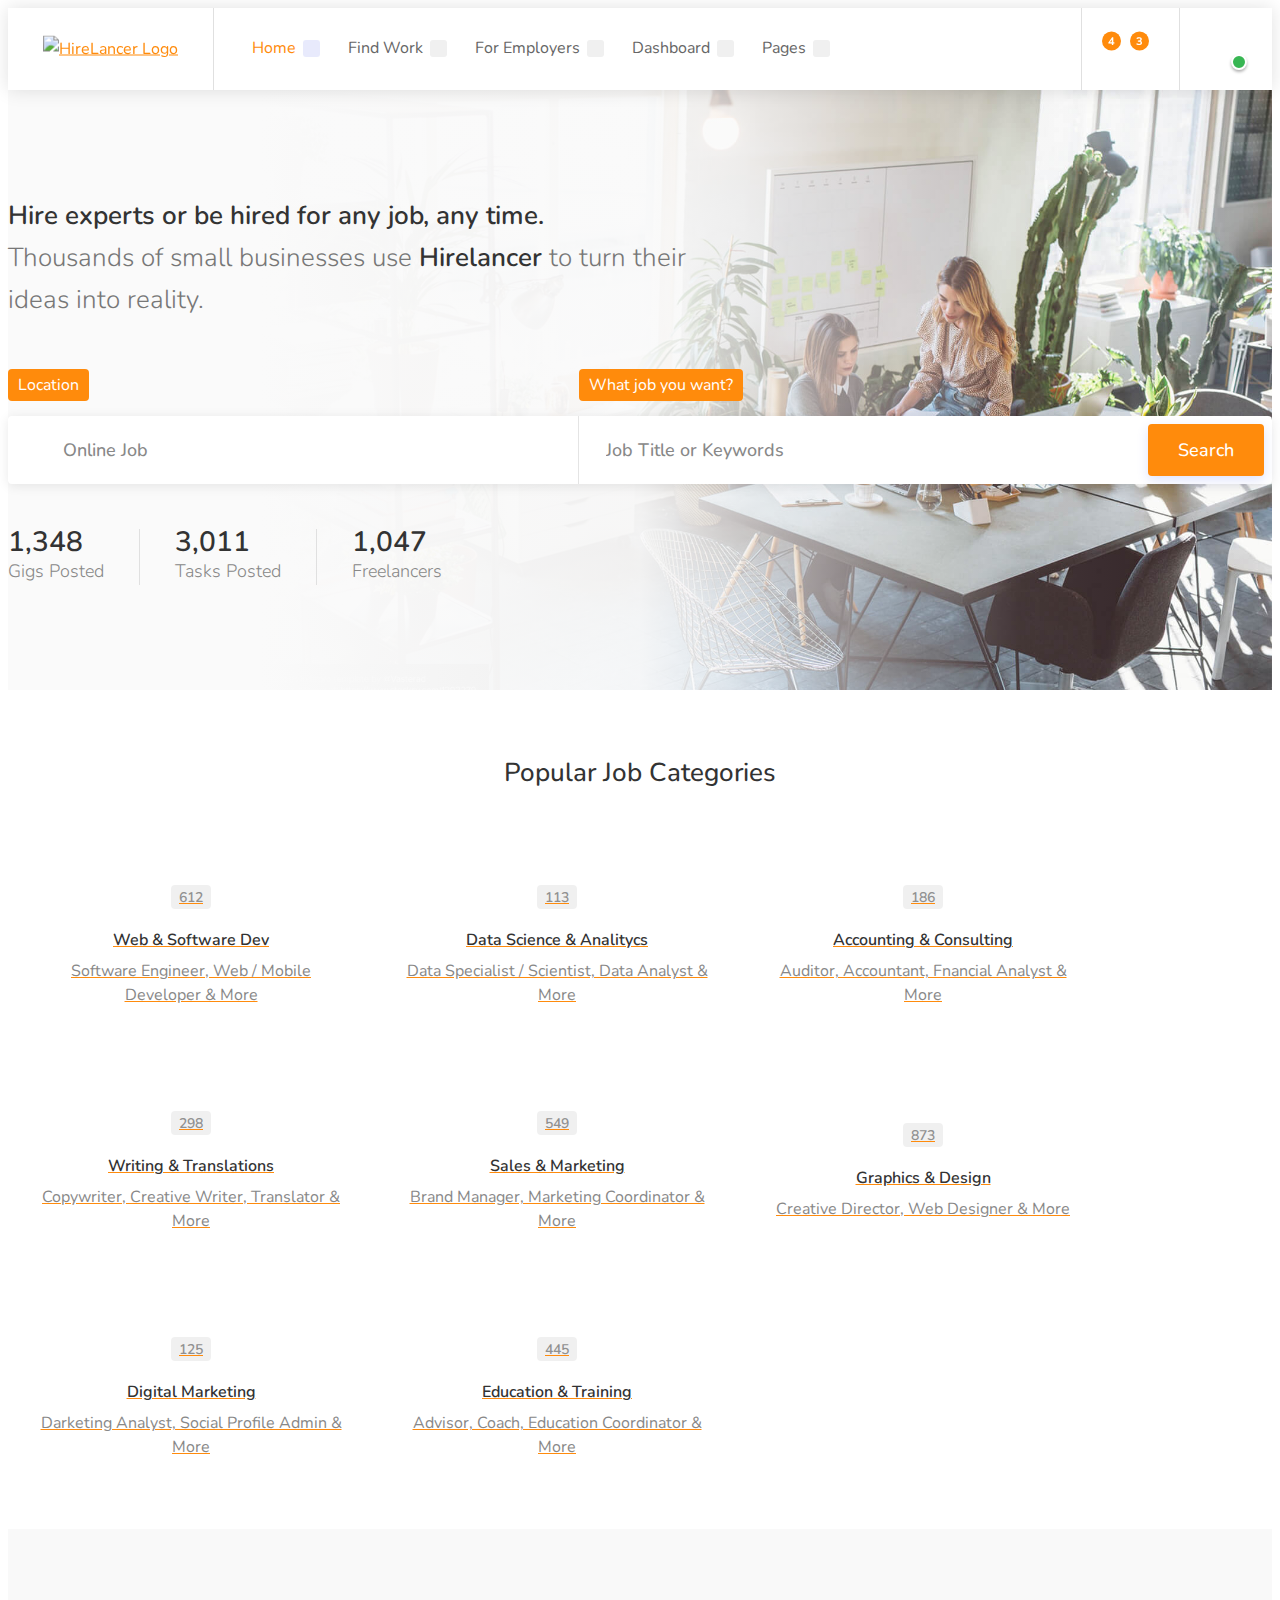
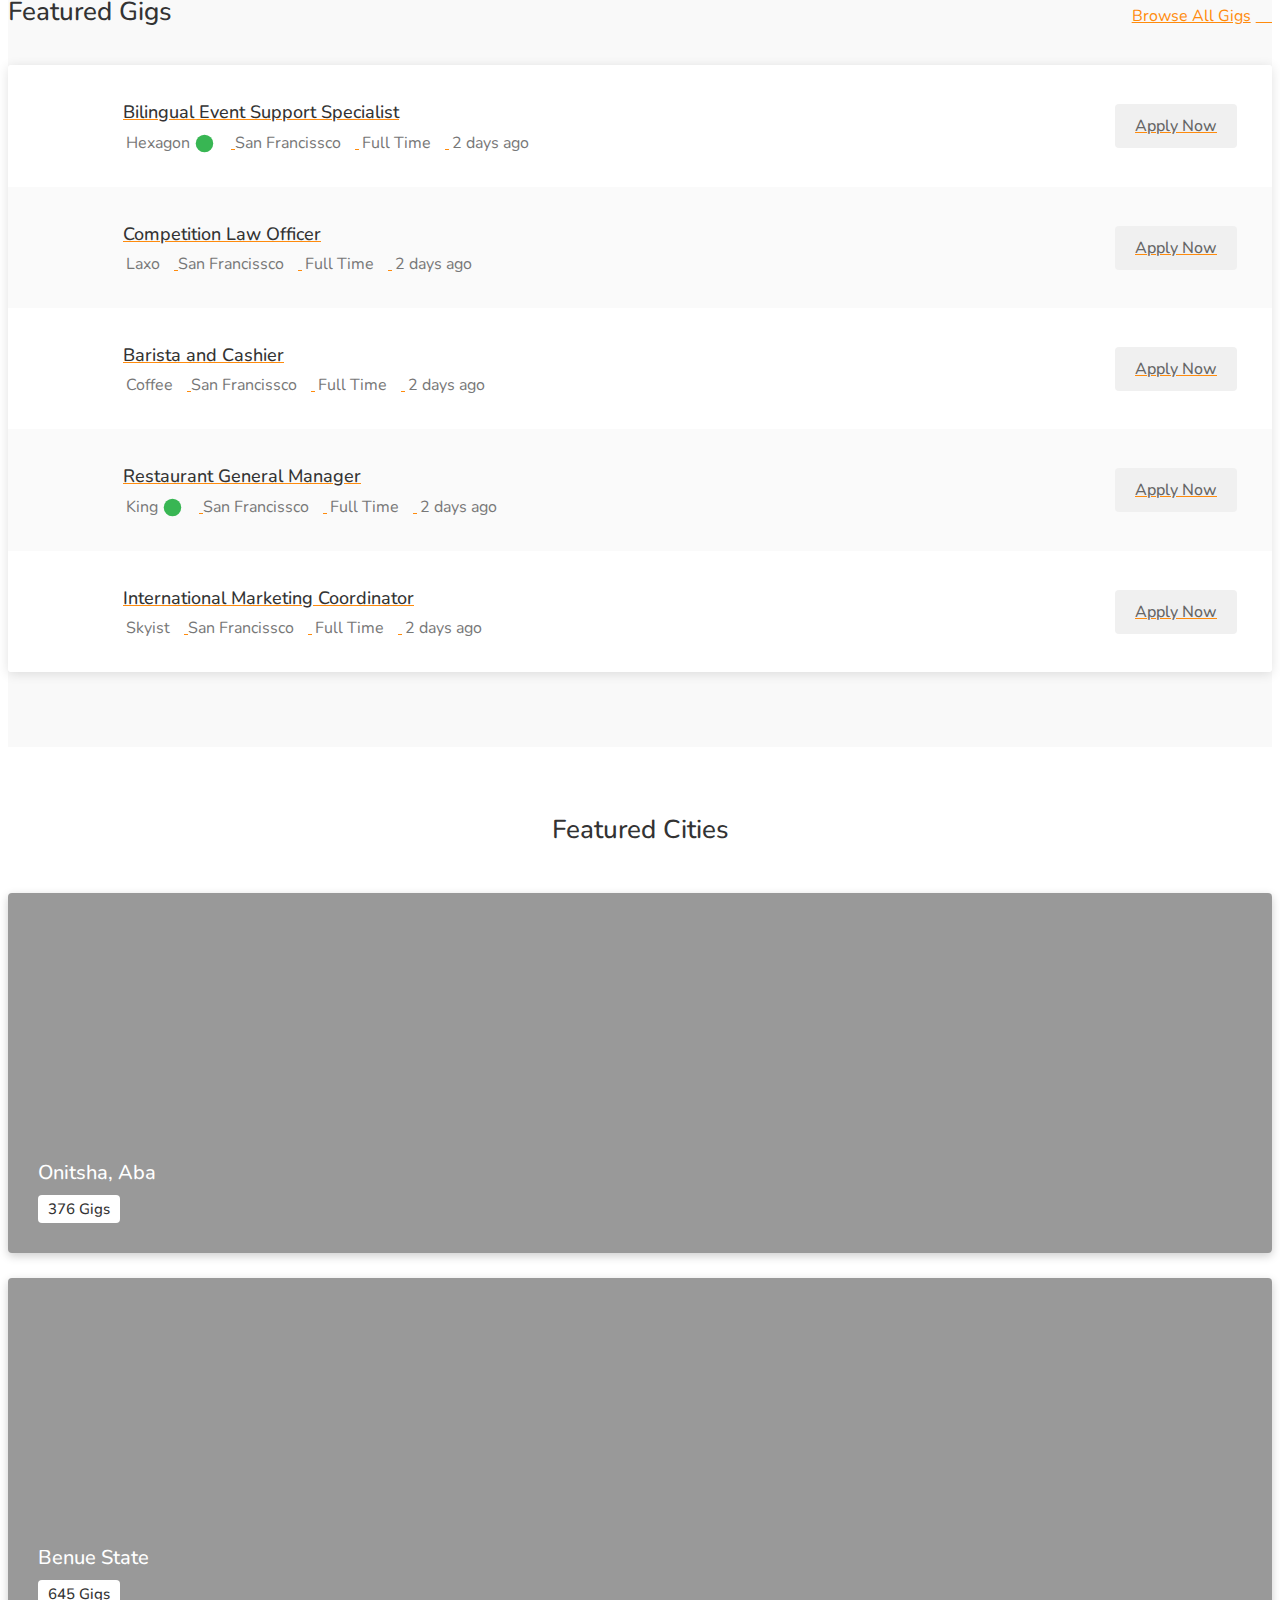
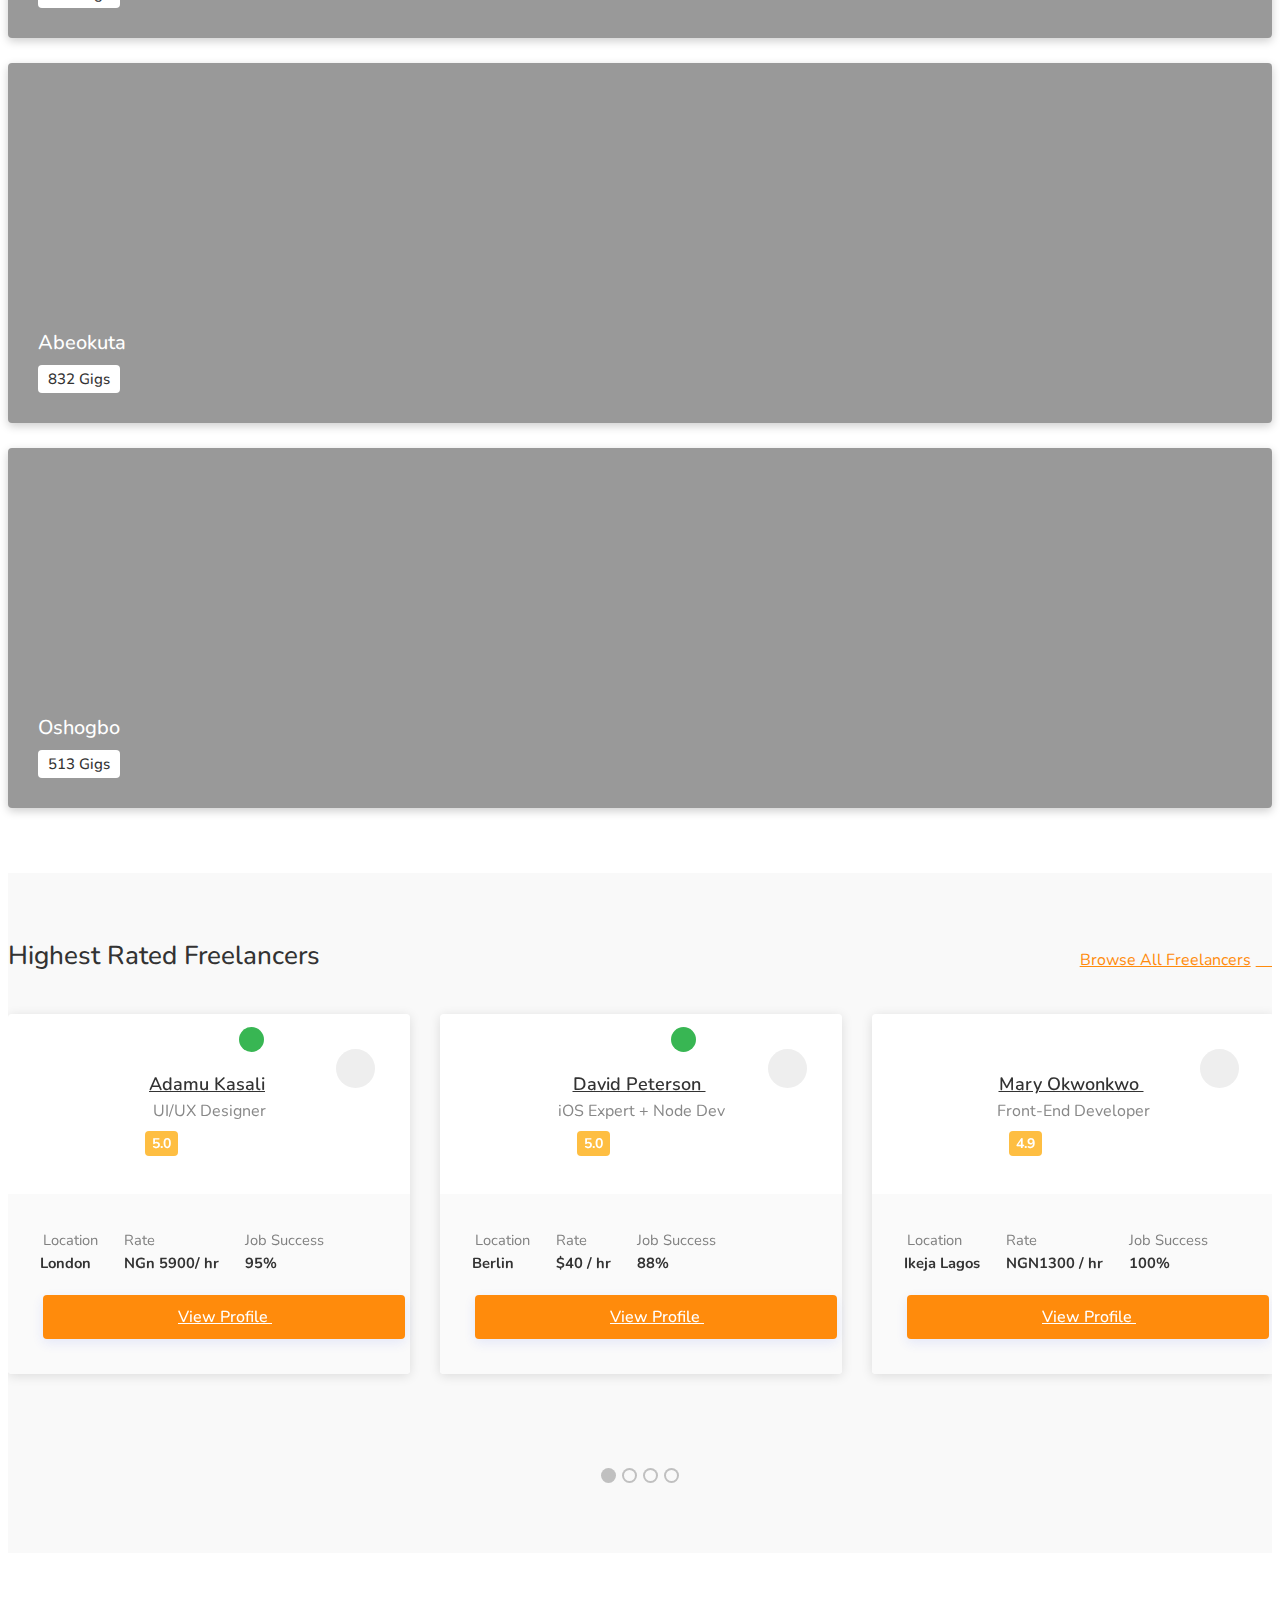
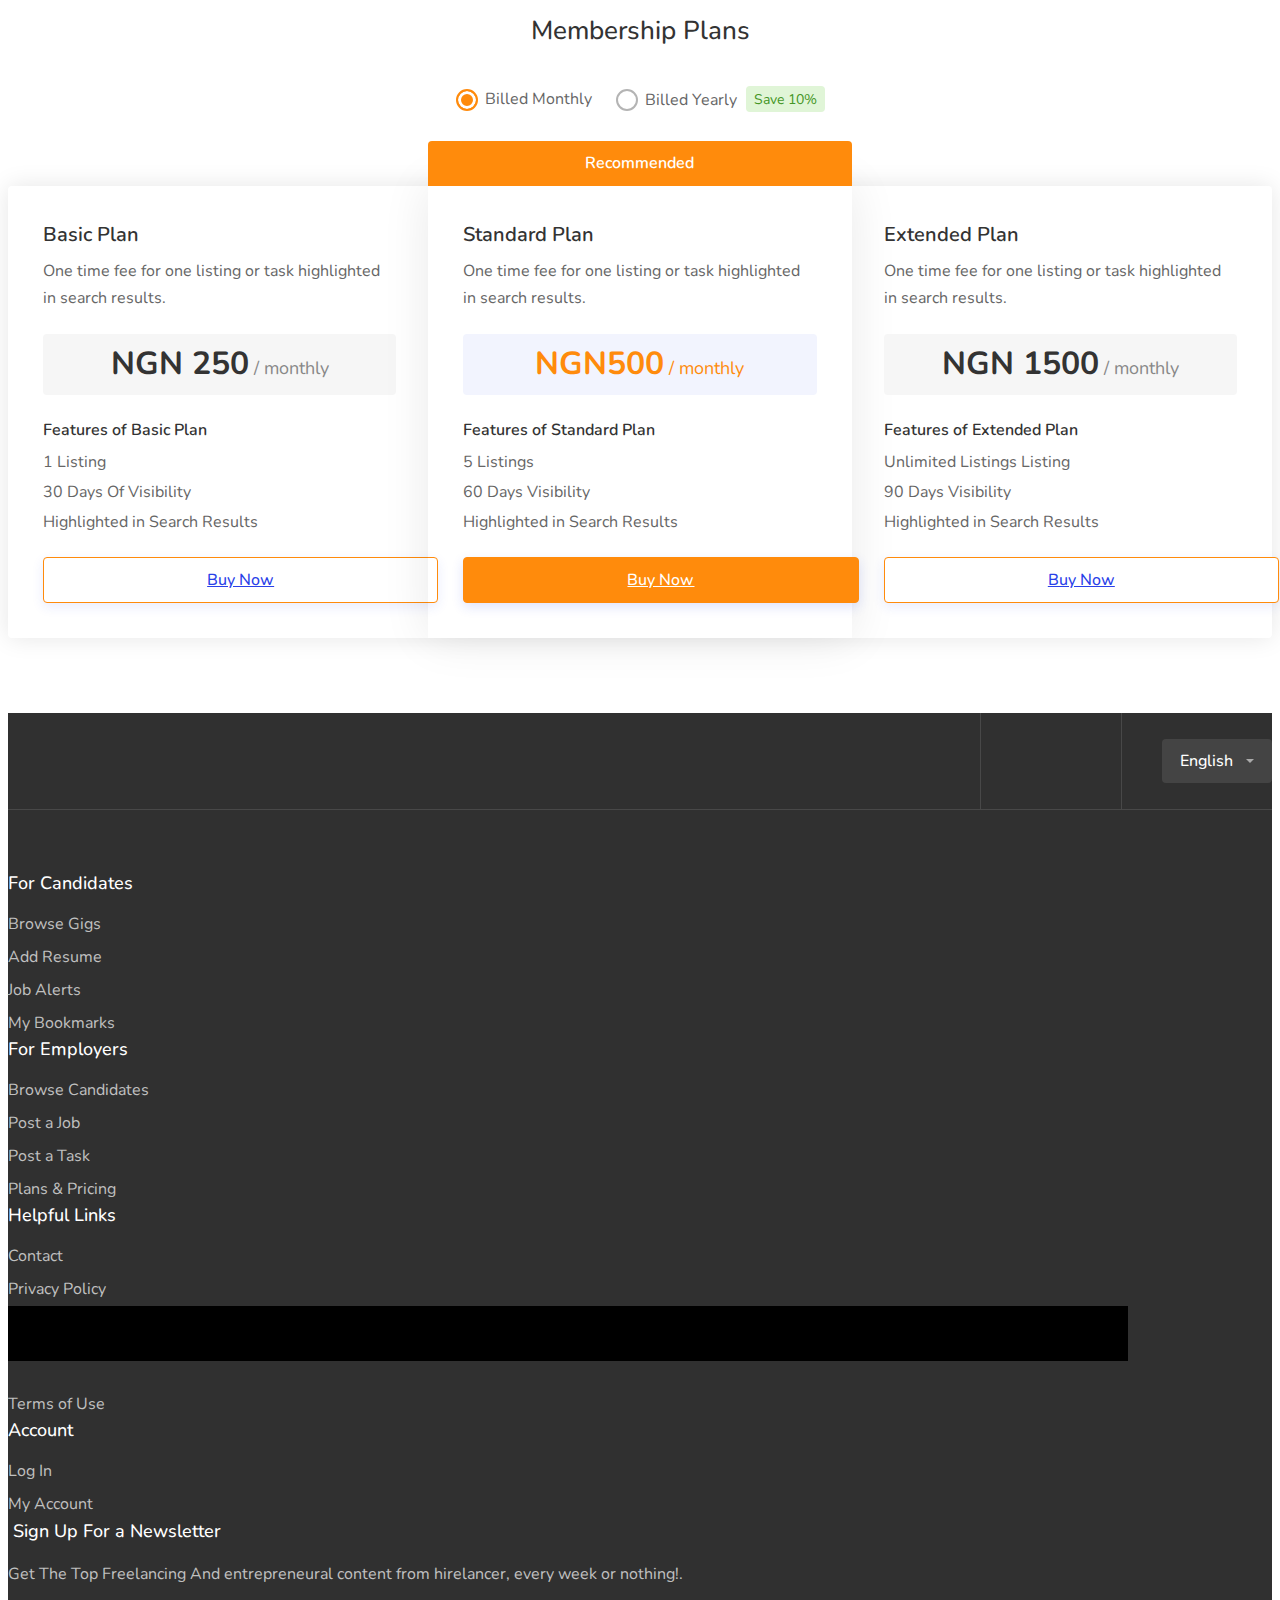
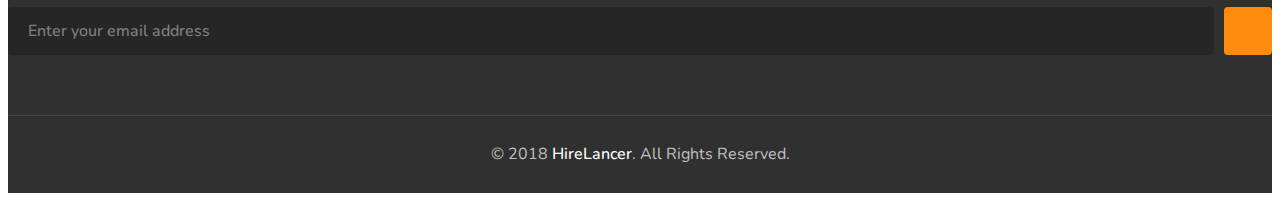
==== commit bbe6a837: "Updated a bit of content" ====
--- a/index.html
+++ b/index.html
@@ -53,14 +53,14 @@
 
 						<li><a href="#">Find Work</a>
 							<ul class="dropdown-nav">
-								<li><a href="#">Browse Jobs</a>
+								<li><a href="#">Browse Gigs</a>
 									<ul class="dropdown-nav">
-										<li><a href="jobs-list-layout-full-page-map.html">Full Page List + Map</a></li>
-										<li><a href="jobs-grid-layout-full-page-map.html">Full Page Grid + Map</a></li>
-										<li><a href="jobs-grid-layout-full-page.html">Full Page Grid</a></li>
-										<li><a href="jobs-list-layout-1.html">List Layout 1</a></li>
-										<li><a href="jobs-list-layout-2.html">List Layout 2</a></li>
-										<li><a href="jobs-grid-layout.html">Grid Layout</a></li>
+										<li><a href="Gigs-list-layout-full-page-map.html">Full Page List + Map</a></li>
+										<li><a href="Gigs-grid-layout-full-page-map.html">Full Page Grid + Map</a></li>
+										<li><a href="Gigs-grid-layout-full-page.html">Full Page Grid</a></li>
+										<li><a href="Gigs-list-layout-1.html">List Layout 1</a></li>
+										<li><a href="Gigs-list-layout-2.html">List Layout 2</a></li>
+										<li><a href="Gigs-grid-layout.html">Grid Layout</a></li>
 									</ul>
 								</li>
 								<li><a href="#">Browse Tasks</a>
@@ -100,9 +100,9 @@
 								<li><a href="dashboard-messages.html">Messages</a></li>
 								<li><a href="dashboard-bookmarks.html">Bookmarks</a></li>
 								<li><a href="dashboard-reviews.html">Reviews</a></li>
-								<li><a href="dashboard-manage-jobs.html">Jobs</a>
+								<li><a href="dashboard-manage-Gigs.html">Gigs</a>
 									<ul class="dropdown-nav">
-										<li><a href="dashboard-manage-jobs.html">Manage Jobs</a></li>
+										<li><a href="dashboard-manage-Gigs.html">Manage Gigs</a></li>
 										<li><a href="dashboard-manage-candidates.html">Manage Candidates</a></li>
 										<li><a href="dashboard-post-a-job.html">Post a Job</a></li>
 									</ul>
@@ -195,7 +195,7 @@
 									   </svg>
 										<!-- Notification -->
 										<li>
-											<a href="dashboard-manage-jobs.html">
+											<a href="dashboard-manage-Gigs.html">
 												<span class="notification-icon"><i class="icon-material-outline-autorenew"></i></span>
 												<span class="notification-text">
 													Your job listing <span class="color">Full Stack PHP Developer</span> is expiring.
@@ -377,7 +377,7 @@
 
 					<!-- Search Field -->
 					<div class="intro-search-field with-autocomplete">
-						<label for="autocomplete-input" class="field-title ripple-effect">Where?</label>
+						<label for="autocomplete-input" class="field-title ripple-effect">Location</label>
 						<div class="input-with-icon">
 							<input id="autocomplete-input" type="text" placeholder="Online Job">
 							<i class="icon-material-outline-location-on"></i>
@@ -392,7 +392,7 @@
 
 					<!-- Button -->
 					<div class="intro-search-button">
-						<button class="button ripple-effect" onclick="window.location.href='jobs-list-layout-full-page-map.html'">Search</button>
+						<button class="button ripple-effect" onclick="window.location.href='Gigs-list-layout-full-page-map.html'">Search</button>
 					</div>
 				</div>
 			</div>
@@ -404,7 +404,7 @@
 				<ul class="intro-stats margin-top-45 hide-under-992px">
 					<li>
 						<strong class="counter">1,586</strong>
-						<span>Jobs Posted</span>
+						<span>Gigs Posted</span>
 					</li>
 					<li>
 						<strong class="counter">3,543</strong>
@@ -438,7 +438,7 @@
 				<div class="categories-container">
 
 					<!-- Category Box -->
-					<a href="jobs-grid-layout-full-page.html" class="category-box">
+					<a href="Gigs-grid-layout-full-page.html" class="category-box">
 						<div class="category-box-icon">
 							<i class="icon-line-awesome-file-code-o"></i>
 						</div>
@@ -450,7 +450,7 @@
 					</a>
 
 					<!-- Category Box -->
-					<a href="jobs-list-layout-full-page-map.html" class="category-box">
+					<a href="Gigs-list-layout-full-page-map.html" class="category-box">
 						<div class="category-box-icon">
 							<i class="icon-line-awesome-cloud-upload"></i>
 						</div>
@@ -462,7 +462,7 @@
 					</a>
 
 					<!-- Category Box -->
-					<a href="jobs-list-layout-full-page-map.html" class="category-box">
+					<a href="Gigs-list-layout-full-page-map.html" class="category-box">
 						<div class="category-box-icon">
 							<i class="icon-line-awesome-suitcase"></i>
 						</div>
@@ -474,7 +474,7 @@
 					</a>
 
 					<!-- Category Box -->
-					<a href="jobs-list-layout-1.html" class="category-box">
+					<a href="Gigs-list-layout-1.html" class="category-box">
 						<div class="category-box-icon">
 							<i class="icon-line-awesome-pencil"></i>
 						</div>
@@ -486,7 +486,7 @@
 					</a>
 
 					<!-- Category Box -->
-					<a href="jobs-list-layout-2.html" class="category-box">
+					<a href="Gigs-list-layout-2.html" class="category-box">
 						<div class="category-box-icon">
 							<i class="icon-line-awesome-pie-chart"></i>
 						</div>
@@ -498,7 +498,7 @@
 					</a>
 
 					<!-- Category Box -->
-					<a href="jobs-list-layout-1.html" class="category-box">
+					<a href="Gigs-list-layout-1.html" class="category-box">
 						<div class="category-box-icon">
 							<i class="icon-line-awesome-image"></i>
 						</div>
@@ -510,7 +510,7 @@
 					</a>
 
 					<!-- Category Box -->
-					<a href="jobs-list-layout-2.html" class="category-box">
+					<a href="Gigs-list-layout-2.html" class="category-box">
 						<div class="category-box-icon">
 							<i class="icon-line-awesome-bullhorn"></i>
 						</div>
@@ -522,7 +522,7 @@
 					</a>
 
 					<!-- Category Box -->
-					<a href="jobs-grid-layout-full-page.html" class="category-box">
+					<a href="Gigs-grid-layout-full-page.html" class="category-box">
 						<div class="category-box-icon">
 							<i class="icon-line-awesome-graduation-cap"></i>
 						</div>
@@ -542,7 +542,7 @@
 <!-- Category Boxes / End -->
 
 
-<!-- Features Jobs -->
+<!-- Features Gigs -->
 <div class="section gray margin-top-45 padding-top-65 padding-bottom-75">
 	<div class="container">
 		<div class="row">
@@ -550,11 +550,11 @@
 				
 				<!-- Section Headline -->
 				<div class="section-headline margin-top-0 margin-bottom-35">
-					<h3>Featured Jobs</h3>
-					<a href="jobs-list-layout-full-page-map.html" class="headline-link">Browse All Jobs</a>
+					<h3>Featured Gigs</h3>
+					<a href="Gigs-list-layout-full-page-map.html" class="headline-link">Browse All Gigs</a>
 				</div>
 				
-				<!-- Jobs Container -->
+				<!-- Gigs Container -->
 				<div class="listings-container compact-list-layout margin-top-35">
 					
 					<!-- Job Listing -->
@@ -714,13 +714,13 @@
 					</a>
 
 				</div>
-				<!-- Jobs Container / End -->
+				<!-- Gigs Container / End -->
 
 			</div>
 		</div>
 	</div>
 </div>
-<!-- Featured Jobs / End -->
+<!-- Featured Gigs / End -->
 
 
 <!-- Features Cities -->
@@ -737,40 +737,40 @@
 
 			<div class="col-xl-3 col-md-6">
 				<!-- Photo Box -->
-				<a href="jobs-list-layout-1.html" class="photo-box" data-background-image="images/featured-city-01.jpg">
+				<a href="Gigs-list-layout-1.html" class="photo-box" data-background-image="images/featured-city-01.jpg">
 					<div class="photo-box-content">
-						<h3>San Francisco</h3>
-						<span>376 Jobs</span>
+						<h3>Onitsha, Aba</h3>
+						<span>376 Gigs</span>
 					</div>
 				</a>
 			</div>
 			
 			<div class="col-xl-3 col-md-6">
 				<!-- Photo Box -->
-				<a href="jobs-list-layout-full-page-map.html" class="photo-box" data-background-image="images/featured-city-02.jpg">
+				<a href="Gigs-list-layout-full-page-map.html" class="photo-box" data-background-image="images/featured-city-02.jpg">
 					<div class="photo-box-content">
-						<h3>New York</h3>
-						<span>645 Jobs</span>
+						<h3>Benue State</h3>
+						<span>645 Gigs</span>
 					</div>
 				</a>
 			</div>
 			
 			<div class="col-xl-3 col-md-6">
 				<!-- Photo Box -->
-				<a href="jobs-grid-layout-full-page.html" class="photo-box" data-background-image="images/featured-city-03.jpg">
+				<a href="Gigs-grid-layout-full-page.html" class="photo-box" data-background-image="images/featured-city-03.jpg">
 					<div class="photo-box-content">
-						<h3>Los Angeles</h3>
-						<span>832 Jobs</span>
+						<h3>Abeokuta</h3>
+						<span>832 Gigs</span>
 					</div>
 				</a>
 			</div>
 
 			<div class="col-xl-3 col-md-6">
 				<!-- Photo Box -->
-				<a href="jobs-list-layout-2.html" class="photo-box" data-background-image="images/featured-city-04.jpg">
+				<a href="Gigs-list-layout-2.html" class="photo-box" data-background-image="images/featured-city-04.jpg">
 					<div class="photo-box-content">
-						<h3>Miami</h3>
-						<span>513 Jobs</span>
+						<h3>Oshogbo</h3>
+						<span>513 Gigs</span>
 					</div>
 				</a>
 			</div>
@@ -815,7 +815,7 @@
 
 								<!-- Name -->
 								<div class="freelancer-name">
-									<h4><a href="single-freelancer-profile.html">Tom Smith <img class="flag" src="images/flags/gb.svg" alt="" title="United Kingdom" data-tippy-placement="top"></a></h4>
+									<h4><a href="single-freelancer-profile.html">Adamu Kasali<img class="flag" src="images/flags/gb.svg" alt="" title="United Kingdom" data-tippy-placement="top"></a></h4>
 									<span>UI/UX Designer</span>
 								</div>
 
@@ -831,7 +831,7 @@
 							<div class="freelancer-details-list">
 								<ul>
 									<li>Location <strong><i class="icon-material-outline-location-on"></i> London</strong></li>
-									<li>Rate <strong>$60 / hr</strong></li>
+									<li>Rate <strong>NGn 5900/ hr</strong></li>
 									<li>Job Success <strong>95%</strong></li>
 								</ul>
 							</div>
@@ -899,7 +899,7 @@
 
 								<!-- Name -->
 								<div class="freelancer-name">
-									<h4><a href="#">Marcin Kowalski <img class="flag" src="images/flags/pl.svg" alt="" title="Poland" data-tippy-placement="top"></a></h4>
+									<h4><a href="#">Mary Okwonkwo <img class="flag" src="images/flags/pl.svg" alt="" title="Poland" data-tippy-placement="top"></a></h4>
 									<span>Front-End Developer</span>
 								</div>
 
@@ -914,8 +914,8 @@
 						<div class="freelancer-details">
 							<div class="freelancer-details-list">
 								<ul>
-									<li>Location <strong><i class="icon-material-outline-location-on"></i> Warsaw</strong></li>
-									<li>Rate <strong>$50 / hr</strong></li>
+									<li>Location <strong><i class="icon-material-outline-location-on"></i> Ikeja Lagos</strong></li>
+									<li>Rate <strong>NGN1300 / hr</strong></li>
 									<li>Job Success <strong>100%</strong></li>
 								</ul>
 							</div>
@@ -941,7 +941,7 @@
 
 								<!-- Name -->
 								<div class="freelancer-name">
-									<h4><a href="#">Sindy Forest <img class="flag" src="images/flags/au.svg" alt="" title="Australia" data-tippy-placement="top"></a></h4>
+									<h4><a href="#">Olatinwo James <img class="flag" src="images/flags/au.svg" alt="" title="Australia" data-tippy-placement="top"></a></h4>
 									<span>Magento Certified Developer</span>
 								</div>
 
@@ -956,9 +956,9 @@
 						<div class="freelancer-details">
 							<div class="freelancer-details-list">
 								<ul>
-									<li>Location <strong><i class="icon-material-outline-location-on"></i> Brisbane</strong></li>
-									<li>Rate <strong>$70 / hr</strong></li>
-									<li>Job Success <strong>100%</strong></li>
+									<li>Location <strong><i class="icon-material-outline-location-on"></i> Abeokuta, Ogun STate</strong></li>
+									<li>Rate <strong>NGN 3400 / hr</strong></li>
+									<li>Job Success <strong>94%</strong></li>
 								</ul>
 							</div>
 							<a href="single-freelancer-profile.html" class="button button-sliding-icon ripple-effect">View Profile <i class="icon-material-outline-arrow-right-alt"></i></a>
@@ -982,7 +982,7 @@
 
 								<!-- Name -->
 								<div class="freelancer-name">
-									<h4><a href="#">Sebastiano Piccio <img class="flag" src="images/flags/it.svg" alt="" title="Italy" data-tippy-placement="top"></a></h4>
+									<h4><a href="#">Apaomo Segun<img class="flag" src="images/flags/it.svg" alt="" title="Italy" data-tippy-placement="top"></a></h4>
 									<span>Laravel Dev</span>
 								</div>
 
@@ -998,7 +998,7 @@
 							<div class="freelancer-details-list">
 								<ul>
 									<li>Location <strong><i class="icon-material-outline-location-on"></i> Milan</strong></li>
-									<li>Rate <strong>$80 / hr</strong></li>
+									<li>Rate <strong>NGN 1700/ hr</strong></li>
 									<li>Job Success <strong>89%</strong></li>
 								</ul>
 							</div>
@@ -1023,7 +1023,7 @@
 
 								<!-- Name -->
 								<div class="freelancer-name">
-									<h4><a href="#">Gabriel Lagueux <img class="flag" src="images/flags/fr.svg" alt="" title="France" data-tippy-placement="top"></a></h4>
+									<h4><a href="#">Gabriel Afolayan <img class="flag" src="images/flags/fr.svg" alt="" title="France" data-tippy-placement="top"></a></h4>
 									<span>WordPress Expert</span>
 								</div>
 
@@ -1038,7 +1038,7 @@
 						<div class="freelancer-details">
 							<div class="freelancer-details-list">
 								<ul>
-									<li>Location <strong><i class="icon-material-outline-location-on"></i> Paris</strong></li>
+									<li>Location <strong><i class="icon-material-outline-location-on"></i> Maryland, Ikeja</strong></li>
 									<li>Rate <strong>$50 / hr</strong></li>
 									<li>Job Success <strong>100%</strong></li>
 								</ul>
@@ -1093,13 +1093,13 @@
 					<div class="pricing-plan">
 						<h3>Basic Plan</h3>
 						<p class="margin-top-10">One time fee for one listing or task highlighted in search results.</p>
-						<div class="pricing-plan-label billed-monthly-label"><strong>$19</strong>/ monthly</div>
-						<div class="pricing-plan-label billed-yearly-label"><strong>$205</strong>/ yearly</div>
+						<div class="pricing-plan-label billed-monthly-label"><strong>NGN 250</strong>/ monthly</div>
+						<div class="pricing-plan-label billed-yearly-label"><strong>NGN 360</strong>/ yearly</div>
 						<div class="pricing-plan-features">
 							<strong>Features of Basic Plan</strong>
 							<ul>
 								<li>1 Listing</li>
-								<li>30 Days Visibility</li>
+								<li>30 Days Of Visibility</li>
 								<li>Highlighted in Search Results</li>
 							</ul>
 						</div>
@@ -1111,8 +1111,8 @@
 						<div class="recommended-badge">Recommended</div>
 						<h3>Standard Plan</h3>
 						<p class="margin-top-10">One time fee for one listing or task highlighted in search results.</p>
-						<div class="pricing-plan-label billed-monthly-label"><strong>$49</strong>/ monthly</div>
-						<div class="pricing-plan-label billed-yearly-label"><strong>$529</strong>/ yearly</div>
+						<div class="pricing-plan-label billed-monthly-label"><strong>NGN500</strong>/ monthly</div>
+						<div class="pricing-plan-label billed-yearly-label"><strong>NGN800</strong>/ yearly</div>
 						<div class="pricing-plan-features">
 							<strong>Features of Standard Plan</strong>
 							<ul>
@@ -1128,8 +1128,8 @@
 					<div class="pricing-plan">
 						<h3>Extended Plan</h3>
 						<p class="margin-top-10">One time fee for one listing or task highlighted in search results.</p>
-						<div class="pricing-plan-label billed-monthly-label"><strong>$99</strong>/ monthly</div>
-						<div class="pricing-plan-label billed-yearly-label"><strong>$1069</strong>/ yearly</div>
+						<div class="pricing-plan-label billed-monthly-label"><strong>NGN 1500</strong>/ monthly</div>
+						<div class="pricing-plan-label billed-yearly-label"><strong>NGn 7000</strong>/ yearly</div>
 						<div class="pricing-plan-features">
 							<strong>Features of Extended Plan</strong>
 							<ul>
@@ -1234,7 +1234,7 @@
 					<div class="footer-links">
 						<h3>For Candidates</h3>
 						<ul>
-							<li><a href="#"><span>Browse Jobs</span></a></li>
+							<li><a href="#"><span>Browse Gigs</span></a></li>
 							<li><a href="#"><span>Add Resume</span></a></li>
 							<li><a href="#"><span>Job Alerts</span></a></li>
 							<li><a href="#"><span>My Bookmarks</span></a></li>
@@ -1288,7 +1288,7 @@
 				<!-- Newsletter -->
 				<div class="col-xl-4 col-lg-4 col-md-12">
 					<h3><i class="icon-feather-mail"></i> Sign Up For a Newsletter</h3>
-					<p>Weekly breaking news, analysis and cutting edge advices on job searching.</p>
+					<p>Get The Top Freelancing And entrepreneural content from hirelancer, every week or nothing!.</p>
 					<form action="#" method="get" class="newsletter">
 						<input type="text" name="fname" placeholder="Enter your email address">
 						<button type="submit"><i class="icon-feather-arrow-right"></i></button>
@@ -1304,7 +1304,7 @@
 		<div class="container">
 			<div class="row">
 				<div class="col-xl-12">
-					© 2018 <strong>Hireo</strong>. All Rights Reserved.
+					© 2018 <strong>HireLancer</strong>. All Rights Reserved.
 				</div>
 			</div>
 		</div>
